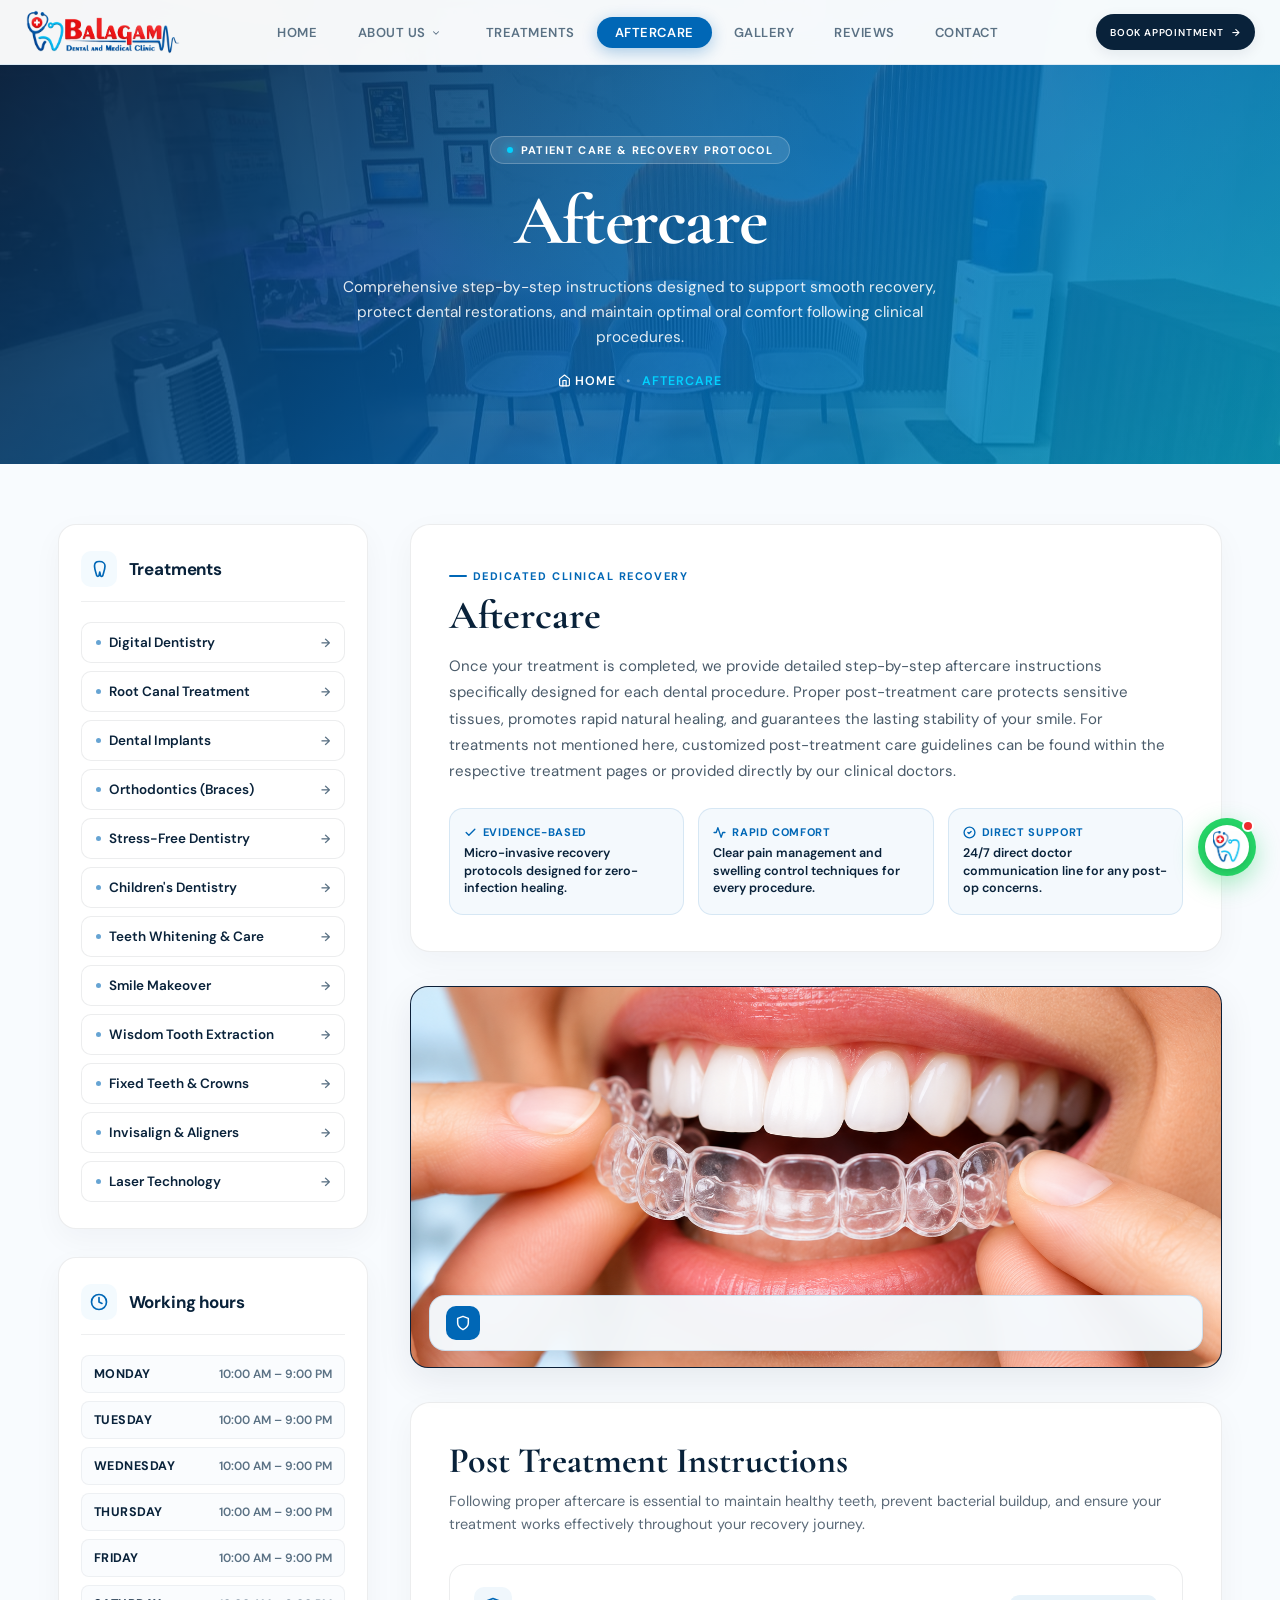
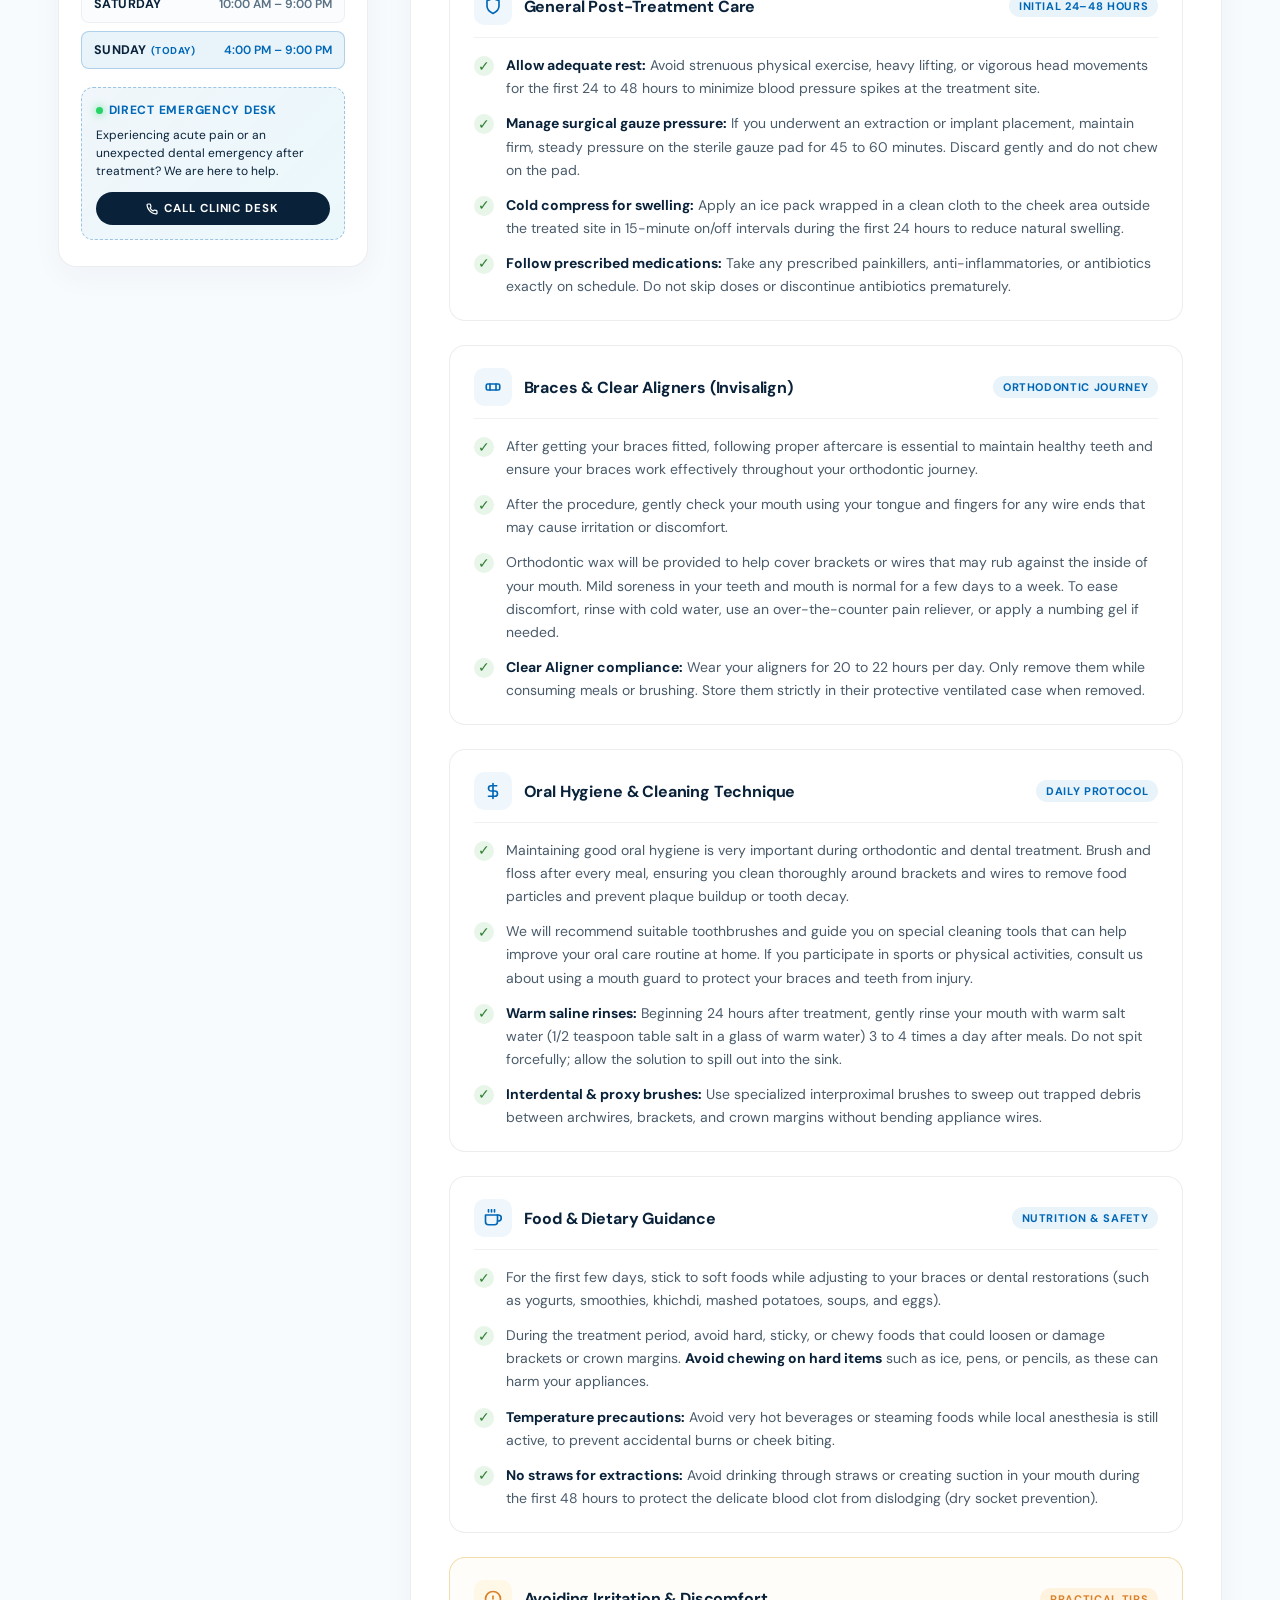
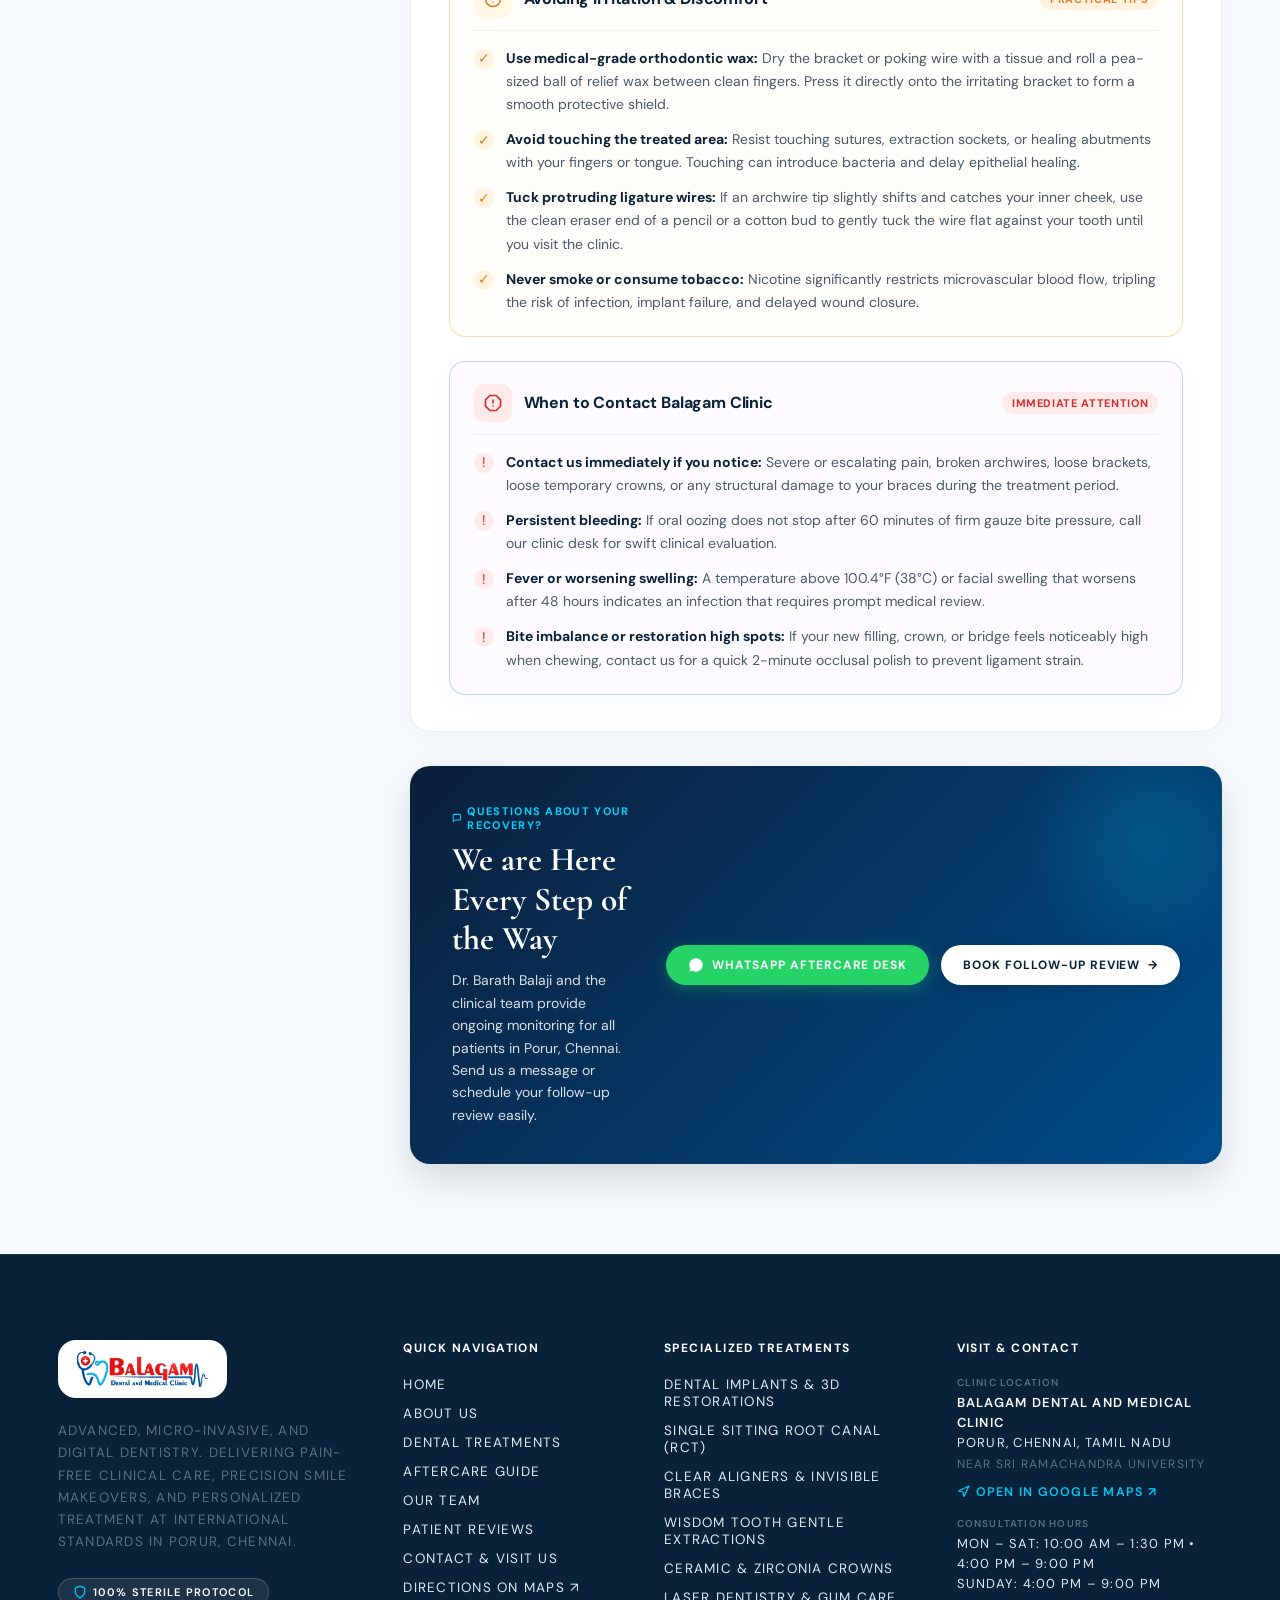
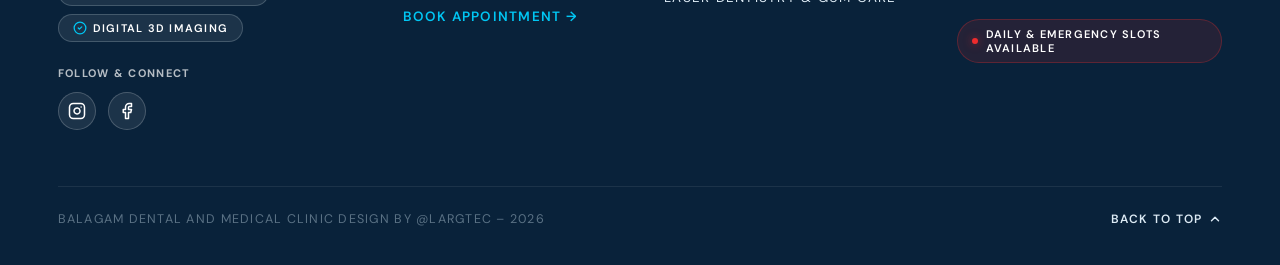
==== aftercare.html @ 559396e8 "first commit" ====
<!doctype html>
<html lang="en">

<head>
    <meta charset="utf-8">
    <meta name="viewport" content="width=device-width,initial-scale=1">
    <title>Aftercare &amp; Post-Treatment Care Guidelines | Balagam Dental and Medical Clinic</title>
    <meta name="description"
        content="Official dental aftercare instructions from Balagam Dental and Medical Clinic in Porur, Chennai. Clear post-treatment guidelines for braces, aligners, root canals, implants, and oral hygiene.">
    <link rel="icon" type="image/png" href="img/logo.png">
    <link rel="apple-touch-icon" href="img/apple-touch-icon.png">
    <link rel="preconnect" href="https://fonts.googleapis.com">
    <link rel="preconnect" href="https://fonts.gstatic.com" crossorigin>
    <link
        href="https://fonts.googleapis.com/css2?family=DM+Sans:ital,opsz,wght@0,9..40,300;0,9..40,400;0,9..40,500;0,9..40,600;0,9..40,700;1,9..40,400&family=Cormorant+Garamond:ital,wght@0,400;0,500;0,600;0,700;1,400;1,600&display=swap"
        rel="stylesheet">
    <link rel="stylesheet" href="style.css">
    <link rel="stylesheet" href="aftercare.css">
</head>

<body>

    <!-- ==========================================================================
         GLOBAL HEADER & NAVIGATION (BALAGAM BRAND DESIGN SYSTEM)
         ========================================================================== -->
    <!-- SVG Gooey Filter for Blob Navigation Animation -->
    <svg xmlns="http://www.w3.org/2000/svg" version="1.1"
        style="position:fixed;top:0;left:0;width:0;height:0;pointer-events:none;overflow:hidden;" aria-hidden="true">
        <defs>
            <filter id="goo">
                <feGaussianBlur in="SourceGraphic" result="blur" stdDeviation="10" />
                <feColorMatrix in="blur" mode="matrix" values="1 0 0 0 0  0 1 0 0 0  0 0 1 0 0  0 0 0 21 -7"
                    result="goo" />
                <feBlend in2="goo" in="SourceGraphic" result="mix" />
            </filter>
        </defs>
    </svg>

    <header class="nav">
        <!-- Logo -->
        <a class="logo" href="index.html" aria-label="Balagam Dental and Medical Clinic">
            <img src="img/menu-logo.png" alt="Balagam Dental and Medical Clinic" class="nav-brand-logo">
        </a>

        <!-- Center Navigation -->
        <nav class="nav-links" aria-label="Main Navigation">
            <a href="index.html" class="nav-link">
                <span>Home</span>
                <span class="blob-btn__inner" aria-hidden="true">
                    <span class="blob-btn__blobs">
                        <span class="blob-btn__blob"></span>
                        <span class="blob-btn__blob"></span>
                        <span class="blob-btn__blob"></span>
                        <span class="blob-btn__blob"></span>
                    </span>
                </span>
            </a>
            <div class="nav-item-dropdown">
                <a href="doctor.html" class="nav-link nav-dropdown-trigger" aria-haspopup="true" aria-expanded="false">
                    <span>About Us</span>
                    <svg class="dropdown-chevron" width="10" height="10" viewBox="0 0 24 24" fill="none"
                        stroke="currentColor" stroke-width="2.5" stroke-linecap="round" stroke-linejoin="round"
                        aria-hidden="true">
                        <polyline points="6 9 12 15 18 9"></polyline>
                    </svg>
                    <span class="blob-btn__inner" aria-hidden="true">
                        <span class="blob-btn__blobs">
                            <span class="blob-btn__blob"></span>
                            <span class="blob-btn__blob"></span>
                            <span class="blob-btn__blob"></span>
                            <span class="blob-btn__blob"></span>
                        </span>
                    </span>
                </a>
                <div class="nav-dropdown-menu" role="menu">
                    <a href="doctor.html" class="dropdown-item" role="menuitem">About</a>
                    <a href="index.html#team" class="dropdown-item" role="menuitem">Our Team (Our Doctors)</a>
                </div>
            </div>
            <a href="treatments.html" class="nav-link">
                <span>Treatments</span>
                <span class="blob-btn__inner" aria-hidden="true">
                    <span class="blob-btn__blobs">
                        <span class="blob-btn__blob"></span>
                        <span class="blob-btn__blob"></span>
                        <span class="blob-btn__blob"></span>
                        <span class="blob-btn__blob"></span>
                    </span>
                </span>
            </a>
            <a href="aftercare.html" class="nav-link active is-active">
                <span>Aftercare</span>
                <span class="blob-btn__inner" aria-hidden="true">
                    <span class="blob-btn__blobs">
                        <span class="blob-btn__blob"></span>
                        <span class="blob-btn__blob"></span>
                        <span class="blob-btn__blob"></span>
                        <span class="blob-btn__blob"></span>
                    </span>
                </span>
            </a>
            <a href="index.html#gallery" class="nav-link">
                <span>Gallery</span>
                <span class="blob-btn__inner" aria-hidden="true">
                    <span class="blob-btn__blobs">
                        <span class="blob-btn__blob"></span>
                        <span class="blob-btn__blob"></span>
                        <span class="blob-btn__blob"></span>
                        <span class="blob-btn__blob"></span>
                    </span>
                </span>
            </a>
            <a href="index.html#reviews" class="nav-link">
                <span>Reviews</span>
                <span class="blob-btn__inner" aria-hidden="true">
                    <span class="blob-btn__blobs">
                        <span class="blob-btn__blob"></span>
                        <span class="blob-btn__blob"></span>
                        <span class="blob-btn__blob"></span>
                        <span class="blob-btn__blob"></span>
                    </span>
                </span>
            </a>
            <a href="index.html#contact" class="nav-link">
                <span>Contact</span>
                <span class="blob-btn__inner" aria-hidden="true">
                    <span class="blob-btn__blobs">
                        <span class="blob-btn__blob"></span>
                        <span class="blob-btn__blob"></span>
                        <span class="blob-btn__blob"></span>
                        <span class="blob-btn__blob"></span>
                    </span>
                </span>
            </a>
        </nav>

        <!-- Right Side Actions -->
        <div class="nav-actions">
            <a class="button book-btn" href="index.html#contact" id="navBookBtn" data-trigger="booking"
                aria-label="Book Appointment">
                <span>Book Appointment</span>
                <span class="btn-arrow">→</span>
            </a>

            <!-- Mobile Animated Hamburger Button -->
            <button class="hamburger-btn" id="hamburgerBtn" type="button" aria-label="Toggle navigation menu"
                aria-expanded="false" aria-controls="mobileMenuDrawer">
                <span class="hamburger-box">
                    <span class="hamburger-line line-1"></span>
                    <span class="hamburger-line line-2"></span>
                    <span class="hamburger-line line-3"></span>
                </span>
            </button>
        </div>
    </header>

    <!-- Mobile Navigation Drawer & Backdrop Overlay -->
    <div class="mobile-menu-backdrop" id="mobileMenuBackdrop" aria-hidden="true"></div>
    <aside class="mobile-menu-drawer" id="mobileMenuDrawer" aria-label="Mobile Navigation Menu" aria-hidden="true">
        <div class="mobile-menu-inner">
            <nav class="mobile-nav-links" aria-label="Mobile Navigation Links">
                <a href="index.html" class="mobile-nav-link" data-index="0">
                    <span class="mobile-nav-icon">
                        <svg width="19" height="19" viewBox="0 0 24 24" fill="none" stroke="currentColor"
                            stroke-width="2" stroke-linecap="round" stroke-linejoin="round">
                            <path d="M3 9l9-7 9 7v11a2 2 0 0 1-2 2H5a2 2 0 0 1-2-2z" />
                            <polyline points="9 22 9 12 15 12 15 22" />
                        </svg>
                    </span>
                    <span class="mobile-nav-text">Home</span>
                    <span class="mobile-nav-arrow">
                        <svg width="14" height="14" viewBox="0 0 24 24" fill="none" stroke="currentColor"
                            stroke-width="2.5">
                            <polyline points="9 18 15 12 9 6" />
                        </svg>
                    </span>
                </a>
                <div class="mobile-nav-item-dropdown" data-index="1">
                    <button type="button" class="mobile-nav-link mobile-dropdown-toggle" aria-expanded="false"
                        aria-controls="mobileAboutSubmenu">
                        <span class="mobile-nav-icon">
                            <svg width="19" height="19" viewBox="0 0 24 24" fill="none" stroke="currentColor"
                                stroke-width="2" stroke-linecap="round" stroke-linejoin="round">
                                <path d="M20 21v-2a4 4 0 0 0-4-4H8a4 4 0 0 0-4 4v2" />
                                <circle cx="12" cy="7" r="4" />
                            </svg>
                        </span>
                        <span class="mobile-nav-text">About Us</span>
                        <span class="mobile-nav-chevron">
                            <svg width="13" height="13" viewBox="0 0 24 24" fill="none" stroke="currentColor"
                                stroke-width="2.5" stroke-linecap="round" stroke-linejoin="round">
                                <polyline points="6 9 12 15 18 9"></polyline>
                            </svg>
                        </span>
                    </button>
                    <div class="mobile-dropdown-menu" id="mobileAboutSubmenu">
                        <a href="doctor.html" class="mobile-sub-link">
                            <div class="mobile-sub-content">
                                <span class="mobile-sub-icon">
                                    <svg width="14" height="14" viewBox="0 0 24 24" fill="none" stroke="currentColor"
                                        stroke-width="2" stroke-linecap="round" stroke-linejoin="round">
                                        <path d="M19 21v-2a4 4 0 0 0-4-4H9a4 4 0 0 0-4 4v2" />
                                        <circle cx="12" cy="7" r="4" />
                                    </svg>
                                </span>
                                <span class="mobile-sub-text">About</span>
                            </div>
                            <span class="mobile-sub-arrow">→</span>
                        </a>
                        <a href="index.html#team" class="mobile-sub-link">
                            <div class="mobile-sub-content">
                                <span class="mobile-sub-icon">
                                    <svg width="14" height="14" viewBox="0 0 24 24" fill="none" stroke="currentColor"
                                        stroke-width="2" stroke-linecap="round" stroke-linejoin="round">
                                        <path d="M17 21v-2a4 4 0 0 0-4-4H5a4 4 0 0 0-4 4v2" />
                                        <circle cx="9" cy="7" r="4" />
                                        <path d="M23 21v-2a4 4 0 0 0-3-3.87" />
                                        <path d="M16 3.13a4 4 0 0 1 0 7.75" />
                                    </svg>
                                </span>
                                <span class="mobile-sub-text">Our Team (Our Doctors)</span>
                            </div>
                            <span class="mobile-sub-arrow">→</span>
                        </a>
                    </div>
                </div>
                <a href="treatments.html" class="mobile-nav-link" data-index="2">
                    <span class="mobile-nav-icon">
                        <svg width="19" height="19" viewBox="0 0 24 24" fill="none" stroke="currentColor"
                            stroke-width="2" stroke-linecap="round" stroke-linejoin="round">
                            <path
                                d="M12 2C8.5 2 6 4.5 6 8c0 4.5 2 9 3 13 1 1 2 1 3 0l1-5 1 5c1 1 2 1 3 0 1-4 3-8.5 3-13 0-3.5-3-6-7-6z" />
                        </svg>
                    </span>
                    <span class="mobile-nav-text">Treatments</span>
                    <span class="mobile-nav-arrow">
                        <svg width="14" height="14" viewBox="0 0 24 24" fill="none" stroke="currentColor"
                            stroke-width="2.5">
                            <polyline points="9 18 15 12 9 6" />
                        </svg>
                    </span>
                </a>
                <a href="aftercare.html" class="mobile-nav-link active" data-index="3">
                    <span class="mobile-nav-icon">
                        <svg width="19" height="19" viewBox="0 0 24 24" fill="none" stroke="currentColor"
                            stroke-width="2" stroke-linecap="round" stroke-linejoin="round">
                            <path d="M12 22s8-4 8-10V5l-8-3-8 3v7c0 6 8 10 8 10z" />
                        </svg>
                    </span>
                    <span class="mobile-nav-text">Aftercare</span>
                    <span class="mobile-nav-arrow">
                        <svg width="14" height="14" viewBox="0 0 24 24" fill="none" stroke="currentColor"
                            stroke-width="2.5">
                            <polyline points="9 18 15 12 9 6" />
                        </svg>
                    </span>
                </a>
                <a href="index.html#gallery" class="mobile-nav-link" data-index="4">
                    <span class="mobile-nav-icon">
                        <svg width="19" height="19" viewBox="0 0 24 24" fill="none" stroke="currentColor"
                            stroke-width="2" stroke-linecap="round" stroke-linejoin="round">
                            <rect x="3" y="3" width="18" height="18" rx="2" />
                            <circle cx="8.5" cy="8.5" r="1.5" />
                            <polyline points="21 15 16 10 5 21" />
                        </svg>
                    </span>
                    <span class="mobile-nav-text">Gallery</span>
                    <span class="mobile-nav-arrow">
                        <svg width="14" height="14" viewBox="0 0 24 24" fill="none" stroke="currentColor"
                            stroke-width="2.5">
                            <polyline points="9 18 15 12 9 6" />
                        </svg>
                    </span>
                </a>
                <a href="index.html#reviews" class="mobile-nav-link" data-index="5">
                    <span class="mobile-nav-icon">
                        <svg width="19" height="19" viewBox="0 0 24 24" fill="none" stroke="currentColor"
                            stroke-width="2" stroke-linecap="round" stroke-linejoin="round">
                            <polygon
                                points="12 2 15.09 8.26 22 9.27 17 14.14 18.18 21.02 12 17.77 5.82 21.02 7 14.14 2 9.27 8.91 8.26 12 2" />
                        </svg>
                    </span>
                    <span class="mobile-nav-text">Reviews</span>
                    <span class="mobile-nav-arrow">
                        <svg width="14" height="14" viewBox="0 0 24 24" fill="none" stroke="currentColor"
                            stroke-width="2.5">
                            <polyline points="9 18 15 12 9 6" />
                        </svg>
                    </span>
                </a>
                <a href="index.html#contact" class="mobile-nav-link" data-index="6">
                    <span class="mobile-nav-icon">
                        <svg width="19" height="19" viewBox="0 0 24 24" fill="none" stroke="currentColor"
                            stroke-width="2" stroke-linecap="round" stroke-linejoin="round">
                            <path
                                d="M22 16.92v3a2 2 0 0 1-2.18 2 19.79 19.79 0 0 1-8.63-3.07 19.5 19.5 0 0 1-6-6 19.79 19.79 0 0 1-3.07-8.67A2 2 0 0 1 4.11 2h3a2 2 0 0 1 2 1.72 12.84 12.84 0 0 0 .7 2.81 2 2 0 0 1-.45 2.11L8.09 9.91a16 16 0 0 0 6 6l1.27-1.27a2 2 0 0 1 2.11-.45 12.84 12.84 0 0 0 2.81.7A2 2 0 0 1 22 16.92z" />
                        </svg>
                    </span>
                    <span class="mobile-nav-text">Contact</span>
                    <span class="mobile-nav-arrow">
                        <svg width="14" height="14" viewBox="0 0 24 24" fill="none" stroke="currentColor"
                            stroke-width="2.5">
                            <polyline points="9 18 15 12 9 6" />
                        </svg>
                    </span>
                </a>
            </nav>

            <div class="mobile-menu-footer">
                <a class="mobile-menu-cta" href="index.html#contact" data-trigger="booking"
                    aria-label="Book Appointment from Mobile Menu">
                    <span>Book Appointment</span>
                    <span class="btn-arrow">→</span>
                </a>
                <div class="mobile-quick-actions">
                    <a href="tel:+918870677523" class="mobile-action-pill" aria-label="Call Clinic Directly">
                        <svg width="15" height="15" viewBox="0 0 24 24" fill="none" stroke="currentColor"
                            stroke-width="2">
                            <path
                                d="M22 16.92v3a2 2 0 0 1-2.18 2 19.79 19.79 0 0 1-8.63-3.07 19.5 19.5 0 0 1-6-6 19.79 19.79 0 0 1-3.07-8.67A2 2 0 0 1 4.11 2h3a2 2 0 0 1 2 1.72 12.84 12.84 0 0 0 .7 2.81 2 2 0 0 1-.45 2.11L8.09 9.91a16 16 0 0 0 6 6l1.27-1.27a2 2 0 0 1 2.11-.45 12.84 12.84 0 0 0 2.81.7A2 2 0 0 1 22 16.92z" />
                        </svg>
                        <span>Call: +91 8870677523</span>
                    </a>
                    <a href="https://wa.me/918870677523" target="_blank" rel="noopener noreferrer"
                        class="mobile-action-pill mobile-action-wa" aria-label="Chat on WhatsApp">
                        <svg width="15" height="15" viewBox="0 0 24 24" fill="currentColor">
                            <path
                                d="M12.031 2C6.495 2 2 6.496 2 12.032c0 1.97.57 3.805 1.564 5.352L2.094 22l4.743-1.442A9.97 9.97 0 0 0 12.03 22c5.536 0 10.032-4.496 10.032-10.032C22.063 6.496 17.567 2 12.031 2z" />
                        </svg>
                        <span>WhatsApp Chat</span>
                    </a>
                </div>
            </div>
        </div>
    </aside>

    <!-- ==========================================================================
         PAGE HERO: CLINICAL BACKGROUND WITH DARK BLUE / CYAN OVERLAY
         ========================================================================== -->
    <section class="aftercare-hero" id="top">
        <div class="aftercare-hero-inner">
            <div class="aftercare-hero-eyebrow">
                <span class="eyebrow-dot"></span>
                <span>Patient Care &amp; Recovery Protocol</span>
            </div>
            <h1 class="aftercare-hero-title">Aftercare</h1>
            <p class="aftercare-hero-desc">
                Comprehensive step-by-step instructions designed to support smooth recovery, protect dental
                restorations,
                and maintain optimal oral comfort following clinical procedures.
            </p>
            <nav class="aftercare-breadcrumb" aria-label="Breadcrumb">
                <a href="index.html">
                    <svg width="13" height="13" viewBox="0 0 24 24" fill="none" stroke="currentColor" stroke-width="2.2"
                        stroke-linecap="round" stroke-linejoin="round">
                        <path d="M3 9l9-7 9 7v11a2 2 0 0 1-2 2H5a2 2 0 0 1-2-2z" />
                        <polyline points="9 22 9 12 15 12 15 22" />
                    </svg>
                    <span>Home</span>
                </a>
                <span class="breadcrumb-separator">•</span>
                <span class="breadcrumb-current">Aftercare</span>
            </nav>
        </div>
    </section>

    <!-- ==========================================================================
         TWO-COLUMN SECTION: SIDEBAR (SERVICES + HOURS) & MAIN INSTRUCTIONS CONTENT
         ========================================================================== -->
    <main class="aftercare-section">
        <div class="aftercare-layout">

            <!-- ==================================================================
                 LEFT SIDEBAR (STICKY ON DESKTOP, STACKS CLEANLY ON MOBILE)
                 ================================================================== -->
            <aside class="aftercare-sidebar" aria-label="Aftercare Sidebar Navigation & Clinic Hours">

                <!-- Sidebar Card 1: Aftercare Services List -->
                <div class="aftercare-sidebar-card">
                    <div class="sidebar-card-header">
                        <div class="sidebar-card-icon">
                            <svg width="18" height="18" viewBox="0 0 24 24" fill="none" stroke="currentColor"
                                stroke-width="2.2" stroke-linecap="round" stroke-linejoin="round">
                                <path
                                    d="M12 2C8.5 2 6 4.5 6 8c0 4.5 2 9 3 13 1 1 2 1 3 0l1-5 1 5c1 1 2 1 3 0 1-4 3-8.5 3-13 0-3.5-3-6-7-6z" />
                            </svg>
                        </div>
                        <h3 class="sidebar-card-title">Treatments</h3>
                    </div>

                    <div class="aftercare-services-list">
                        <a href="treatments.html#digital-dentistry" class="aftercare-service-item">
                            <span class="service-name">
                                <span class="service-dot"></span>
                                <span>Digital Dentistry</span>
                            </span>
                            <span class="service-arrow">→</span>
                        </a>
                        <a href="treatments.html#rct" class="aftercare-service-item">
                            <span class="service-name">
                                <span class="service-dot"></span>
                                <span>Root Canal Treatment</span>
                            </span>
                            <span class="service-arrow">→</span>
                        </a>
                        <a href="treatments.html#implants" class="aftercare-service-item">
                            <span class="service-name">
                                <span class="service-dot"></span>
                                <span>Dental Implants</span>
                            </span>
                            <span class="service-arrow">→</span>
                        </a>
                        <a href="treatments.html#braces-aligners" class="aftercare-service-item">
                            <span class="service-name">
                                <span class="service-dot"></span>
                                <span>Orthodontics (Braces)</span>
                            </span>
                            <span class="service-arrow">→</span>
                        </a>
                        <a href="treatments.html#stress-free-dentistry" class="aftercare-service-item">
                            <span class="service-name">
                                <span class="service-dot"></span>
                                <span>Stress-Free Dentistry</span>
                            </span>
                            <span class="service-arrow">→</span>
                        </a>
                        <a href="treatments.html#childrens-dentistry" class="aftercare-service-item">
                            <span class="service-name">
                                <span class="service-dot"></span>
                                <span>Children's Dentistry</span>
                            </span>
                            <span class="service-arrow">→</span>
                        </a>
                        <a href="treatments.html#fillings" class="aftercare-service-item">
                            <span class="service-name">
                                <span class="service-dot"></span>
                                <span>Teeth Whitening &amp; Care</span>
                            </span>
                            <span class="service-arrow">→</span>
                        </a>
                        <a href="treatments.html#cosmetic-dentistry" class="aftercare-service-item">
                            <span class="service-name">
                                <span class="service-dot"></span>
                                <span>Smile Makeover</span>
                            </span>
                            <span class="service-arrow">→</span>
                        </a>
                        <a href="treatments.html#wisdom-tooth" class="aftercare-service-item">
                            <span class="service-name">
                                <span class="service-dot"></span>
                                <span>Wisdom Tooth Extraction</span>
                            </span>
                            <span class="service-arrow">→</span>
                        </a>
                        <a href="treatments.html#crowns-bridges" class="aftercare-service-item">
                            <span class="service-name">
                                <span class="service-dot"></span>
                                <span>Fixed Teeth &amp; Crowns</span>
                            </span>
                            <span class="service-arrow">→</span>
                        </a>
                        <a href="treatments.html#invisalign" class="aftercare-service-item">
                            <span class="service-name">
                                <span class="service-dot"></span>
                                <span>Invisalign &amp; Aligners</span>
                            </span>
                            <span class="service-arrow">→</span>
                        </a>
                        <a href="treatments.html#laser-dentistry" class="aftercare-service-item">
                            <span class="service-name">
                                <span class="service-dot"></span>
                                <span>Laser Technology</span>
                            </span>
                            <span class="service-arrow">→</span>
                        </a>
                    </div>
                </div>

                <!-- Sidebar Card 2: Working Hours -->
                <div class="aftercare-sidebar-card">
                    <div class="sidebar-card-header">
                        <div class="sidebar-card-icon">
                            <svg width="18" height="18" viewBox="0 0 24 24" fill="none" stroke="currentColor"
                                stroke-width="2.2" stroke-linecap="round" stroke-linejoin="round">
                                <circle cx="12" cy="12" r="10" />
                                <polyline points="12 6 12 12 16 14" />
                            </svg>
                        </div>
                        <h3 class="sidebar-card-title">Working hours</h3>
                    </div>

                    <div class="working-hours-list" id="workingHoursList">
                        <div class="working-hour-row" data-day="1">
                            <span class="working-day">Monday</span>
                            <span class="working-time">10:00 AM – 9:00 PM</span>
                        </div>
                        <div class="working-hour-row" data-day="2">
                            <span class="working-day">Tuesday</span>
                            <span class="working-time">10:00 AM – 9:00 PM</span>
                        </div>
                        <div class="working-hour-row" data-day="3">
                            <span class="working-day">Wednesday</span>
                            <span class="working-time">10:00 AM – 9:00 PM</span>
                        </div>
                        <div class="working-hour-row" data-day="4">
                            <span class="working-day">Thursday</span>
                            <span class="working-time">10:00 AM – 9:00 PM</span>
                        </div>
                        <div class="working-hour-row" data-day="5">
                            <span class="working-day">Friday</span>
                            <span class="working-time">10:00 AM – 9:00 PM</span>
                        </div>
                        <div class="working-hour-row" data-day="6">
                            <span class="working-day">Saturday</span>
                            <span class="working-time">10:00 AM – 9:00 PM</span>
                        </div>
                        <div class="working-hour-row" data-day="0">
                            <span class="working-day">Sunday</span>
                            <span class="working-time">4:00 PM – 9:00 PM</span>
                        </div>
                    </div>

                    <!-- Emergency Assistance Box -->
                    <div class="sidebar-emergency-box">
                        <div class="sidebar-emergency-title">
                            <span class="sidebar-emergency-dot"></span>
                            <span>Direct Emergency Desk</span>
                        </div>
                        <p class="sidebar-emergency-text">
                            Experiencing acute pain or an unexpected dental emergency after treatment? We are here to
                            help.
                        </p>
                        <a href="tel:+918870677523" class="sidebar-emergency-btn">
                            <svg width="12" height="12" viewBox="0 0 24 24" fill="none" stroke="currentColor"
                                stroke-width="2.4" stroke-linecap="round" stroke-linejoin="round">
                                <path
                                    d="M22 16.92v3a2 2 0 0 1-2.18 2 19.79 19.79 0 0 1-8.63-3.07 19.5 19.5 0 0 1-6-6 19.79 19.79 0 0 1-3.07-8.67A2 2 0 0 1 4.11 2h3a2 2 0 0 1 2 1.72 12.84 12.84 0 0 0 .7 2.81 2 2 0 0 1-.45 2.11L8.09 9.91a16 16 0 0 0 6 6l1.27-1.27a2 2 0 0 1 2.11-.45 12.84 12.84 0 0 0 2.81.7A2 2 0 0 1 22 16.92z" />
                            </svg>
                            <span>Call Clinic Desk</span>
                        </a>
                    </div>
                </div>

            </aside>

            <!-- ==================================================================
                 RIGHT MAIN CONTENT AREA
                 ================================================================== -->
            <article class="aftercare-main" aria-label="Dental Post-Treatment Instructions">

                <!-- Card Box: Introduction & Highlights -->
                <div class="aftercare-card-box">
                    <header class="aftercare-intro-header">
                        <div class="aftercare-intro-eyebrow">
                            <span class="aftercare-intro-eyebrow-line"></span>
                            <span>Dedicated Clinical Recovery</span>
                        </div>
                        <h2 class="aftercare-intro-title">Aftercare</h2>
                        <p class="aftercare-intro-text">
                            Once your treatment is completed, we provide detailed step-by-step aftercare instructions
                            specifically designed for each dental procedure. Proper post-treatment care protects
                            sensitive
                            tissues, promotes rapid natural healing, and guarantees the lasting stability of your smile.
                            For
                            treatments not mentioned here, customized post-treatment care guidelines can be found within
                            the
                            respective treatment pages or provided directly by our clinical doctors.
                        </p>
                    </header>

                    <!-- Quick Highlight Strips -->
                    <div class="aftercare-highlights-grid">
                        <div class="aftercare-highlight-pill">
                            <span class="highlight-pill-badge">
                                <svg width="13" height="13" viewBox="0 0 24 24" fill="none" stroke="currentColor"
                                    stroke-width="2.5" stroke-linecap="round" stroke-linejoin="round">
                                    <polyline points="20 6 9 17 4 12" />
                                </svg>
                                <span>Evidence-Based</span>
                            </span>
                            <p class="highlight-pill-text">Micro-invasive recovery protocols designed for zero-infection
                                healing.</p>
                        </div>
                        <div class="aftercare-highlight-pill">
                            <span class="highlight-pill-badge">
                                <svg width="13" height="13" viewBox="0 0 24 24" fill="none" stroke="currentColor"
                                    stroke-width="2.5" stroke-linecap="round" stroke-linejoin="round">
                                    <path d="M22 12h-4l-3 9L9 3l-3 9H2" />
                                </svg>
                                <span>Rapid Comfort</span>
                            </span>
                            <p class="highlight-pill-text">Clear pain management and swelling control techniques for
                                every procedure.</p>
                        </div>
                        <div class="aftercare-highlight-pill">
                            <span class="highlight-pill-badge">
                                <svg width="13" height="13" viewBox="0 0 24 24" fill="none" stroke="currentColor"
                                    stroke-width="2.5" stroke-linecap="round" stroke-linejoin="round">
                                    <circle cx="12" cy="12" r="10" />
                                    <path d="m9 12 2 2 4-4" />
                                </svg>
                                <span>Direct Support</span>
                            </span>
                            <p class="highlight-pill-text">24/7 direct doctor communication line for any post-op
                                concerns.</p>
                        </div>
                    </div>
                </div>

                <!-- Relevant Real Dental / Clinical Image Wrap -->
                <div class="aftercare-media-wrap">
                    <img src="img/treatment-braces.png"
                        alt="Balagam Dental and Medical Clinic Orthodontic & Post-Treatment Care"
                        class="aftercare-media-img" loading="lazy">
                    <div class="aftercare-media-badge">
                        <div class="media-badge-left">
                            <div class="media-badge-icon">
                                <svg width="16" height="16" viewBox="0 0 24 24" fill="none" stroke="currentColor"
                                    stroke-width="2.2" stroke-linecap="round" stroke-linejoin="round">
                                    <path d="M12 22s8-4 8-10V5l-8-3-8 3v7c0 6 8 10 8 10z" />
                                </svg>
                            </div>
                        </div>
                    </div>
                </div>

                <!-- Card Box: Post-Treatment Instructions -->
                <div class="aftercare-card-box">
                    <h2 class="aftercare-instructions-title">Post Treatment Instructions</h2>
                    <p class="aftercare-instructions-lead">
                        Following proper aftercare is essential to maintain healthy teeth, prevent bacterial buildup,
                        and
                        ensure your treatment works effectively throughout your recovery journey.
                    </p>

                    <div class="aftercare-groups-wrapper">

                        <!-- Group 1: General Post-Treatment Care -->
                        <div class="instruction-group-card" id="general-care">
                            <div class="instruction-group-header">
                                <div class="instruction-group-icon">
                                    <svg width="18" height="18" viewBox="0 0 24 24" fill="none" stroke="currentColor"
                                        stroke-width="2.2" stroke-linecap="round" stroke-linejoin="round">
                                        <path d="M12 22s8-4 8-10V5l-8-3-8 3v7c0 6 8 10 8 10z" />
                                    </svg>
                                </div>
                                <h3 class="instruction-group-title">General Post-Treatment Care</h3>
                                <span class="instruction-group-badge">Initial 24–48 Hours</span>
                            </div>
                            <ul class="instruction-bullet-list">
                                <li class="instruction-bullet-item">
                                    <span class="instruction-bullet-check">✓</span>
                                    <span>
                                        <strong>Allow adequate rest:</strong> Avoid strenuous physical exercise, heavy
                                        lifting,
                                        or vigorous head movements for the first 24 to 48 hours to minimize blood
                                        pressure
                                        spikes at the treatment site.
                                    </span>
                                </li>
                                <li class="instruction-bullet-item">
                                    <span class="instruction-bullet-check">✓</span>
                                    <span>
                                        <strong>Manage surgical gauze pressure:</strong> If you underwent an extraction
                                        or
                                        implant placement, maintain firm, steady pressure on the sterile gauze pad for
                                        45 to
                                        60 minutes. Discard gently and do not chew on the pad.
                                    </span>
                                </li>
                                <li class="instruction-bullet-item">
                                    <span class="instruction-bullet-check">✓</span>
                                    <span>
                                        <strong>Cold compress for swelling:</strong> Apply an ice pack wrapped in a
                                        clean cloth
                                        to the cheek area outside the treated site in 15-minute on/off intervals during
                                        the
                                        first 24 hours to reduce natural swelling.
                                    </span>
                                </li>
                                <li class="instruction-bullet-item">
                                    <span class="instruction-bullet-check">✓</span>
                                    <span>
                                        <strong>Follow prescribed medications:</strong> Take any prescribed painkillers,
                                        anti-inflammatories, or antibiotics exactly on schedule. Do not skip doses or
                                        discontinue antibiotics prematurely.
                                    </span>
                                </li>
                            </ul>
                        </div>

                        <!-- Group 2: Braces & Clear Aligners Care -->
                        <div class="instruction-group-card" id="braces-care">
                            <div class="instruction-group-header">
                                <div class="instruction-group-icon">
                                    <svg width="18" height="18" viewBox="0 0 24 24" fill="none" stroke="currentColor"
                                        stroke-width="2.2" stroke-linecap="round" stroke-linejoin="round">
                                        <rect x="3" y="8" width="18" height="8" rx="2" />
                                        <line x1="8" y1="8" x2="8" y2="16" />
                                        <line x1="16" y1="8" x2="16" y2="16" />
                                    </svg>
                                </div>
                                <h3 class="instruction-group-title">Braces &amp; Clear Aligners (Invisalign)</h3>
                                <span class="instruction-group-badge">Orthodontic Journey</span>
                            </div>
                            <ul class="instruction-bullet-list">
                                <li class="instruction-bullet-item">
                                    <span class="instruction-bullet-check">✓</span>
                                    <span>
                                        After getting your braces fitted, following proper aftercare is essential to
                                        maintain
                                        healthy teeth and ensure your braces work effectively throughout your
                                        orthodontic journey.
                                    </span>
                                </li>
                                <li class="instruction-bullet-item">
                                    <span class="instruction-bullet-check">✓</span>
                                    <span>
                                        After the procedure, gently check your mouth using your tongue and fingers for
                                        any wire ends
                                        that may cause irritation or discomfort.
                                    </span>
                                </li>
                                <li class="instruction-bullet-item">
                                    <span class="instruction-bullet-check">✓</span>
                                    <span>
                                        Orthodontic wax will be provided to help cover brackets or wires that may rub
                                        against the
                                        inside of your mouth. Mild soreness in your teeth and mouth is normal for a few
                                        days to a
                                        week. To ease discomfort, rinse with cold water, use an over-the-counter pain
                                        reliever,
                                        or apply a numbing gel if needed.
                                    </span>
                                </li>
                                <li class="instruction-bullet-item">
                                    <span class="instruction-bullet-check">✓</span>
                                    <span>
                                        <strong>Clear Aligner compliance:</strong> Wear your aligners for 20 to 22 hours
                                        per day.
                                        Only remove them while consuming meals or brushing. Store them strictly in their
                                        protective ventilated case when removed.
                                    </span>
                                </li>
                            </ul>
                        </div>

                        <!-- Group 3: Oral Hygiene & Gentle Cleaning -->
                        <div class="instruction-group-card" id="oral-hygiene">
                            <div class="instruction-group-header">
                                <div class="instruction-group-icon">
                                    <svg width="18" height="18" viewBox="0 0 24 24" fill="none" stroke="currentColor"
                                        stroke-width="2.2" stroke-linecap="round" stroke-linejoin="round">
                                        <path d="M12 2v20M17 5H9.5a3.5 3.5 0 0 0 0 7h5a3.5 3.5 0 0 1 0 7H6" />
                                    </svg>
                                </div>
                                <h3 class="instruction-group-title">Oral Hygiene &amp; Cleaning Technique</h3>
                                <span class="instruction-group-badge">Daily Protocol</span>
                            </div>
                            <ul class="instruction-bullet-list">
                                <li class="instruction-bullet-item">
                                    <span class="instruction-bullet-check">✓</span>
                                    <span>
                                        Maintaining good oral hygiene is very important during orthodontic and dental
                                        treatment.
                                        Brush and floss after every meal, ensuring you clean thoroughly around brackets
                                        and wires
                                        to remove food particles and prevent plaque buildup or tooth decay.
                                    </span>
                                </li>
                                <li class="instruction-bullet-item">
                                    <span class="instruction-bullet-check">✓</span>
                                    <span>
                                        We will recommend suitable toothbrushes and guide you on special cleaning tools
                                        that can
                                        help improve your oral care routine at home. If you participate in sports or
                                        physical
                                        activities, consult us about using a mouth guard to protect your braces and
                                        teeth from
                                        injury.
                                    </span>
                                </li>
                                <li class="instruction-bullet-item">
                                    <span class="instruction-bullet-check">✓</span>
                                    <span>
                                        <strong>Warm saline rinses:</strong> Beginning 24 hours after treatment, gently
                                        rinse your
                                        mouth with warm salt water (1/2 teaspoon table salt in a glass of warm water) 3
                                        to 4 times
                                        a day after meals. Do not spit forcefully; allow the solution to spill out into
                                        the sink.
                                    </span>
                                </li>
                                <li class="instruction-bullet-item">
                                    <span class="instruction-bullet-check">✓</span>
                                    <span>
                                        <strong>Interdental &amp; proxy brushes:</strong> Use specialized interproximal
                                        brushes to
                                        sweep out trapped debris between archwires, brackets, and crown margins without
                                        bending
                                        appliance wires.
                                    </span>
                                </li>
                            </ul>
                        </div>

                        <!-- Group 4: Food & Dietary Guidance -->
                        <div class="instruction-group-card" id="food-guidance">
                            <div class="instruction-group-header">
                                <div class="instruction-group-icon">
                                    <svg width="18" height="18" viewBox="0 0 24 24" fill="none" stroke="currentColor"
                                        stroke-width="2.2" stroke-linecap="round" stroke-linejoin="round">
                                        <path d="M18 8h1a4 4 0 0 1 0 8h-1" />
                                        <path d="M2 8h16v9a4 4 0 0 1-4 4H6a4 4 0 0 1-4-4V8z" />
                                        <line x1="6" y1="1" x2="6" y2="4" />
                                        <line x1="10" y1="1" x2="10" y2="4" />
                                        <line x1="14" y1="1" x2="14" y2="4" />
                                    </svg>
                                </div>
                                <h3 class="instruction-group-title">Food &amp; Dietary Guidance</h3>
                                <span class="instruction-group-badge">Nutrition &amp; Safety</span>
                            </div>
                            <ul class="instruction-bullet-list">
                                <li class="instruction-bullet-item">
                                    <span class="instruction-bullet-check">✓</span>
                                    <span>
                                        For the first few days, stick to soft foods while adjusting to your braces or
                                        dental
                                        restorations (such as yogurts, smoothies, khichdi, mashed potatoes, soups, and
                                        eggs).
                                    </span>
                                </li>
                                <li class="instruction-bullet-item">
                                    <span class="instruction-bullet-check">✓</span>
                                    <span>
                                        During the treatment period, avoid hard, sticky, or chewy foods that could
                                        loosen or
                                        damage brackets or crown margins. <strong>Avoid chewing on hard items</strong>
                                        such as ice,
                                        pens, or pencils, as these can harm your appliances.
                                    </span>
                                </li>
                                <li class="instruction-bullet-item">
                                    <span class="instruction-bullet-check">✓</span>
                                    <span>
                                        <strong>Temperature precautions:</strong> Avoid very hot beverages or steaming
                                        foods while
                                        local anesthesia is still active, to prevent accidental burns or cheek biting.
                                    </span>
                                </li>
                                <li class="instruction-bullet-item">
                                    <span class="instruction-bullet-check">✓</span>
                                    <span>
                                        <strong>No straws for extractions:</strong> Avoid drinking through straws or
                                        creating
                                        suction in your mouth during the first 48 hours to protect the delicate blood
                                        clot from
                                        dislodging (dry socket prevention).
                                    </span>
                                </li>
                            </ul>
                        </div>

                        <!-- Group 5: Avoiding Irritation & Discomfort -->
                        <div class="instruction-group-card instruction-group-alert" id="discomfort-care">
                            <div class="instruction-group-header">
                                <div class="instruction-group-icon">
                                    <svg width="18" height="18" viewBox="0 0 24 24" fill="none" stroke="currentColor"
                                        stroke-width="2.2" stroke-linecap="round" stroke-linejoin="round">
                                        <circle cx="12" cy="12" r="10" />
                                        <line x1="12" y1="8" x2="12" y2="12" />
                                        <line x1="12" y1="16" x2="12.01" y2="16" />
                                    </svg>
                                </div>
                                <h3 class="instruction-group-title">Avoiding Irritation &amp; Discomfort</h3>
                                <span class="instruction-group-badge"
                                    style="background:#FFF3E0;color:#D9822B;">Practical Tips</span>
                            </div>
                            <ul class="instruction-bullet-list">
                                <li class="instruction-bullet-item">
                                    <span class="instruction-bullet-check">✓</span>
                                    <span>
                                        <strong>Use medical-grade orthodontic wax:</strong> Dry the bracket or poking
                                        wire with a
                                        tissue and roll a pea-sized ball of relief wax between clean fingers. Press it
                                        directly onto
                                        the irritating bracket to form a smooth protective shield.
                                    </span>
                                </li>
                                <li class="instruction-bullet-item">
                                    <span class="instruction-bullet-check">✓</span>
                                    <span>
                                        <strong>Avoid touching the treated area:</strong> Resist touching sutures,
                                        extraction
                                        sockets, or healing abutments with your fingers or tongue. Touching can
                                        introduce
                                        bacteria and delay epithelial healing.
                                    </span>
                                </li>
                                <li class="instruction-bullet-item">
                                    <span class="instruction-bullet-check">✓</span>
                                    <span>
                                        <strong>Tuck protruding ligature wires:</strong> If an archwire tip slightly
                                        shifts and
                                        catches your inner cheek, use the clean eraser end of a pencil or a cotton bud
                                        to gently
                                        tuck the wire flat against your tooth until you visit the clinic.
                                    </span>
                                </li>
                                <li class="instruction-bullet-item">
                                    <span class="instruction-bullet-check">✓</span>
                                    <span>
                                        <strong>Never smoke or consume tobacco:</strong> Nicotine significantly
                                        restricts microvascular
                                        blood flow, tripling the risk of infection, implant failure, and delayed wound
                                        closure.
                                    </span>
                                </li>
                            </ul>
                        </div>

                        <!-- Group 6: When to Contact the Clinic Immediately -->
                        <div class="instruction-group-card instruction-group-emergency" id="emergency-care">
                            <div class="instruction-group-header">
                                <div class="instruction-group-icon">
                                    <svg width="18" height="18" viewBox="0 0 24 24" fill="none" stroke="currentColor"
                                        stroke-width="2.2" stroke-linecap="round" stroke-linejoin="round">
                                        <polygon
                                            points="7.86 2 16.14 2 22 7.86 22 16.14 16.14 22 7.86 22 2 16.14 2 7.86 7.86 2" />
                                        <line x1="12" y1="8" x2="12" y2="12" />
                                        <line x1="12" y1="16" x2="12.01" y2="16" />
                                    </svg>
                                </div>
                                <h3 class="instruction-group-title">When to Contact Balagam Clinic</h3>
                                <span class="instruction-group-badge"
                                    style="background:#FFEAEA;color:#D32F2F;">Immediate Attention</span>
                            </div>
                            <ul class="instruction-bullet-list">
                                <li class="instruction-bullet-item">
                                    <span class="instruction-bullet-check"
                                        style="background:#FFEAEA;color:#D32F2F;">!</span>
                                    <span>
                                        <strong>Contact us immediately if you notice:</strong> Severe or escalating
                                        pain, broken
                                        archwires, loose brackets, loose temporary crowns, or any structural damage to
                                        your braces
                                        during the treatment period.
                                    </span>
                                </li>
                                <li class="instruction-bullet-item">
                                    <span class="instruction-bullet-check"
                                        style="background:#FFEAEA;color:#D32F2F;">!</span>
                                    <span>
                                        <strong>Persistent bleeding:</strong> If oral oozing does not stop after 60
                                        minutes of
                                        firm gauze bite pressure, call our clinic desk for swift clinical evaluation.
                                    </span>
                                </li>
                                <li class="instruction-bullet-item">
                                    <span class="instruction-bullet-check"
                                        style="background:#FFEAEA;color:#D32F2F;">!</span>
                                    <span>
                                        <strong>Fever or worsening swelling:</strong> A temperature above 100.4°F (38°C)
                                        or
                                        facial swelling that worsens after 48 hours indicates an infection that requires
                                        prompt
                                        medical review.
                                    </span>
                                </li>
                                <li class="instruction-bullet-item">
                                    <span class="instruction-bullet-check"
                                        style="background:#FFEAEA;color:#D32F2F;">!</span>
                                    <span>
                                        <strong>Bite imbalance or restoration high spots:</strong> If your new filling,
                                        crown, or
                                        bridge feels noticeably high when chewing, contact us for a quick 2-minute
                                        occlusal
                                        polish to prevent ligament strain.
                                    </span>
                                </li>
                            </ul>
                        </div>

                    </div>
                </div>

                <!-- Call to Action Banner -->
                <div class="aftercare-cta-banner">
                    <div class="aftercare-cta-left">
                        <div class="aftercare-cta-badge">
                            <svg width="14" height="14" viewBox="0 0 24 24" fill="none" stroke="currentColor"
                                stroke-width="2.5" stroke-linecap="round" stroke-linejoin="round">
                                <path d="M21 15a2 2 0 0 1-2 2H7l-4 4V5a2 2 0 0 1 2-2h14a2 2 0 0 1 2 2z" />
                            </svg>
                            <span>Questions About Your Recovery?</span>
                        </div>
                        <h3 class="aftercare-cta-title">We are Here Every Step of the Way</h3>
                        <p class="aftercare-cta-desc">
                            Dr. Barath Balaji and the clinical team provide ongoing monitoring for all patients in
                            Porur, Chennai.
                            Send us a message or schedule your follow-up review easily.
                        </p>
                    </div>
                    <div class="aftercare-cta-actions">
                        <a href="https://wa.me/918870677523?text=Hello%20Balagam%20Dental%20Clinic%2C%20I%20have%20a%20question%20regarding%20my%20dental%20aftercare%20instructions."
                            target="_blank" rel="noopener noreferrer" class="aftercare-btn-wa"
                            aria-label="Ask Aftercare Question on WhatsApp">
                            <svg width="16" height="16" viewBox="0 0 24 24" fill="currentColor">
                                <path
                                    d="M12.031 2C6.495 2 2 6.496 2 12.032c0 1.97.57 3.805 1.564 5.352L2.094 22l4.743-1.442A9.97 9.97 0 0 0 12.03 22c5.536 0 10.032-4.496 10.032-10.032C22.063 6.496 17.567 2 12.031 2z" />
                            </svg>
                            <span>WhatsApp Aftercare Desk</span>
                        </a>
                        <a href="index.html#contact" class="aftercare-btn-primary" aria-label="Book Follow-up Review">
                            <span>Book Follow-up Review</span>
                            <span class="btn-arrow">→</span>
                        </a>
                    </div>
                </div>

            </article>

        </div>
    </main>

    <!-- ==========================================================================
         GLOBAL FOOTER (EXACT SAME AS MAIN SITE)
         ========================================================================== -->
    <footer class="site-footer">
        <div class="footer-container">
            <div class="footer-main-grid">
                <!-- Column 1: Brand & Philosophy -->
                <div class="footer-col footer-col-brand">
                    <a href="index.html" class="footer-logo-link" aria-label="Balagam Dental and Medical Clinic">
                        <span class="footer-logo-badge">
                            <img src="img/menu-logo.png" alt="Balagam Dental and Medical Clinic"
                                class="footer-brand-logo">
                        </span>
                    </a>
                    <p class="footer-brand-desc">
                        Advanced, micro-invasive, and digital dentistry. Delivering pain-free clinical care, precision
                        smile makeovers, and personalized treatment at international standards in Porur, Chennai.
                    </p>
                    <div class="footer-badges">
                        <span class="footer-badge">
                            <svg width="14" height="14" viewBox="0 0 24 24" fill="none" stroke="currentColor"
                                stroke-width="2.2" stroke-linecap="round" stroke-linejoin="round">
                                <path d="M12 22s8-4 8-10V5l-8-3-8 3v7c0 6 8 10 8 10z" />
                            </svg>
                            100% Sterile Protocol
                        </span>
                        <span class="footer-badge">
                            <svg width="14" height="14" viewBox="0 0 24 24" fill="none" stroke="currentColor"
                                stroke-width="2.2" stroke-linecap="round" stroke-linejoin="round">
                                <circle cx="12" cy="12" r="10" />
                                <path d="m9 12 2 2 4-4" />
                            </svg>
                            Digital 3D Imaging
                        </span>
                    </div>

                    <!-- Social & Map Links -->
                    <div class="footer-social-wrap">
                        <span class="footer-social-label">Follow &amp; Connect</span>
                        <div class="footer-social-links">
                            <a href="https://www.instagram.com/balagam_dental_medical?stkn=cHRpMXY0bjhuNW5w"
                                target="_blank" rel="noopener noreferrer" class="footer-social-btn footer-social-insta"
                                aria-label="Instagram @balagam_dental_medical" title="Follow on Instagram">
                                <svg width="18" height="18" viewBox="0 0 24 24" fill="none" stroke="currentColor"
                                    stroke-width="2" stroke-linecap="round" stroke-linejoin="round">
                                    <rect x="2" y="2" width="20" height="20" rx="5" ry="5"></rect>
                                    <path d="M16 11.37A4 4 0 1 1 12.63 8 4 4 0 0 1 16 11.37z"></path>
                                    <line x1="17.5" y1="6.5" x2="17.51" y2="6.5"></line>
                                </svg>
                            </a>
                            <a href="https://www.facebook.com/people/Balagam-Dental-and-Medical-Clinic/61574417111598/?ref=PROFILE_EDIT_xav_ig_profile_page_web#"
                                target="_blank" rel="noopener noreferrer" class="footer-social-btn footer-social-fb"
                                aria-label="Facebook Page" title="Follow on Facebook">
                                <svg width="18" height="18" viewBox="0 0 24 24" fill="none" stroke="currentColor"
                                    stroke-width="2" stroke-linecap="round" stroke-linejoin="round">
                                    <path d="M18 2h-3a5 5 0 0 0-5 5v3H7v4h3v8h4v-8h3l1-4h-4V7a1 1 0 0 1 1-1h3z"></path>
                                </svg>
                            </a>
                        </div>
                    </div>
                </div>

                <!-- Column 2: Quick Navigation -->
                <div class="footer-col">
                    <h4 class="footer-col-title">Quick Navigation</h4>
                    <ul class="footer-links-list">
                        <li><a href="index.html#home">Home</a></li>
                        <li><a href="doctor.html">About Us</a></li>
                        <li><a href="treatments.html">Dental Treatments</a></li>
                        <li><a href="aftercare.html">Aftercare Guide</a></li>
                        <li><a href="index.html#team">Our Team</a></li>
                        <li><a href="index.html#reviews">Patient Reviews</a></li>
                        <li><a href="index.html#contact">Contact &amp; Visit Us</a></li>
                        <li><a href="https://maps.app.goo.gl/dByS6ndvDBBxftf2A" target="_blank"
                                rel="noopener noreferrer">Directions on Maps ↗</a></li>
                        <li><a href="index.html#contact" class="footer-highlight-link" id="footerBookBtn"
                                data-trigger="booking">Book Appointment →</a></li>
                    </ul>
                </div>

                <!-- Column 3: Specialized Treatments -->
                <div class="footer-col">
                    <h4 class="footer-col-title">Specialized Treatments</h4>
                    <ul class="footer-links-list">
                        <li><a href="treatments.html#implants">Dental Implants &amp; 3D Restorations</a></li>
                        <li><a href="treatments.html#rct">Single Sitting Root Canal (RCT)</a></li>
                        <li><a href="treatments.html#braces-aligners">Clear Aligners &amp; Invisible Braces</a></li>
                        <li><a href="treatments.html#wisdom-tooth">Wisdom Tooth Gentle Extractions</a></li>
                        <li><a href="treatments.html#crowns-bridges">Ceramic &amp; Zirconia Crowns</a></li>
                        <li><a href="treatments.html#laser-dentistry">Laser Dentistry &amp; Gum Care</a></li>
                    </ul>
                </div>

                <!-- Column 4: Visit & Timings -->
                <div class="footer-col footer-col-info">
                    <h4 class="footer-col-title">Visit &amp; Contact</h4>
                    <div class="footer-info-block">
                        <span class="footer-info-label">Clinic Location</span>
                        <p class="footer-info-text">
                            <strong>Balagam Dental and Medical Clinic</strong><br>
                            Porur, Chennai, Tamil Nadu<br>
                            <span class="footer-subtext">Near Sri Ramachandra University</span>
                        </p>
                        <a href="https://maps.app.goo.gl/dByS6ndvDBBxftf2A" target="_blank" rel="noopener noreferrer"
                            class="footer-map-link">
                            <svg width="13" height="13" viewBox="0 0 24 24" fill="none" stroke="currentColor"
                                stroke-width="2.2" stroke-linecap="round" stroke-linejoin="round">
                                <polygon points="3 11 22 2 13 21 11 13 3 11"></polygon>
                            </svg>
                            <span>Open in Google Maps ↗</span>
                        </a>
                    </div>
                    <div class="footer-info-block">
                        <span class="footer-info-label">Consultation Hours</span>
                        <p class="footer-info-text">
                            Mon – Sat: 10:00 AM – 1:30 PM &bull; 4:00 PM – 9:00 PM<br>
                            Sunday: 4:00 PM – 9:00 PM
                        </p>
                    </div>
                    <div class="footer-emergency-pill">
                        <span class="emergency-dot"></span>
                        <span>Daily &amp; Emergency Slots Available</span>
                    </div>
                </div>
            </div>

            <!-- Footer Bottom Bar -->
            <div class="footer-bottom-bar">
                <div class="footer-credit">
                    Balagam Dental and Medical Clinic Design By @Largtec – 2026
                </div>
                <div class="footer-bottom-links">
                    <a href="#top" class="back-to-top" aria-label="Back to top of page">
                        <span>Back to Top</span>
                        <svg width="14" height="14" viewBox="0 0 24 24" fill="none" stroke="currentColor"
                            stroke-width="2.5" stroke-linecap="round" stroke-linejoin="round">
                            <polyline points="18 15 12 9 6 15" />
                        </svg>
                    </a>
                </div>
            </div>
        </div>
    </footer>

    <!-- ==========================================================================
         FLOATING QUICK CHAT WHATSAPP-STYLE UTILITY (SAME AS MAIN WEBSITE)
         ========================================================================== -->
    <div class="quick-help-wrapper" id="quickHelp">
        <!-- Floating Trigger Button -->
        <button class="quick-help-btn" id="quickHelpBtn" type="button"
            aria-label="Open Balagam Dental Clinic Quick Chat" aria-expanded="false" aria-controls="quickHelpPanel">
            <span class="trigger-unread-dot" aria-hidden="true"></span>
            <div class="trigger-icon-wrap">
                <div class="trigger-logo-badge">
                    <img src="img/logol.jpg.jpeg" alt="Quick Message Logo" class="trigger-logo-img">
                </div>
                <svg class="trigger-icon-close" width="20" height="20" viewBox="0 0 24 24" fill="none"
                    stroke="currentColor" stroke-width="2.5" stroke-linecap="round" stroke-linejoin="round">
                    <line x1="18" y1="6" x2="6" y2="18"></line>
                    <line x1="6" y1="6" x2="18" y2="18"></line>
                </svg>
            </div>
            <span class="quick-help-tooltip">Quick Chat • Online</span>
        </button>

        <!-- Compact Floating Chat Panel -->
        <div class="quick-help-panel" id="quickHelpPanel" role="dialog" aria-modal="true" aria-hidden="true"
            aria-label="Balagam Dental and Medical Clinic Quick Chat">
            <!-- Header -->
            <div class="quick-chat-header">
                <div class="chat-header-avatar">
                    <img src="img/logol.jpg.jpeg" alt="Balagam Dental Clinic" class="chat-avatar-img">
                    <span class="chat-online-badge" title="Online"></span>
                </div>
                <div class="chat-header-info">
                    <span class="chat-header-name">Balagam Dental Clinic</span>
                    <div class="chat-header-status">
                        <span class="status-pulse-dot"></span>
                        <span>Typically replies instantly • Online</span>
                    </div>
                </div>
                <button class="chat-header-close" id="quickCloseBtn" type="button" aria-label="Close Chat">
                    <svg width="16" height="16" viewBox="0 0 24 24" fill="none" stroke="currentColor" stroke-width="2.5"
                        stroke-linecap="round" stroke-linejoin="round">
                        <line x1="18" y1="6" x2="6" y2="18"></line>
                        <line x1="6" y1="6" x2="18" y2="18"></line>
                    </svg>
                </button>
            </div>

            <!-- Chat Scrollable Body -->
            <div class="quick-chat-body" id="quickChatBody">
                <div class="chat-date-badge"><span>Today</span></div>

                <div class="chat-msg-row chat-msg-bot">
                    <div class="chat-bubble chat-bubble-greeting">
                        <p class="greeting-text">
                            Hello! 👋 Welcome to <strong>Balagam Dental and Medical Clinic</strong> in Porur, Chennai.
                            Have
                            a question about your post-treatment care or recovery? We are here to help!
                        </p>
                        <span class="chat-msg-time" id="chatInitTime">Just now</span>
                    </div>
                </div>

                <div class="chat-actions-wrapper" id="chatActionsWrapper">
                    <span class="chat-actions-label">Quick Actions</span>
                    <div class="chat-actions-grid">
                        <a href="index.html#contact" class="chat-action-btn chat-action-highlight">
                            <span class="chat-action-icon">📅</span>
                            <span class="chat-action-text">Book Consultation</span>
                            <span class="chat-action-arrow">→</span>
                        </a>
                        <a href="https://wa.me/918870677523?text=Hello%20Dr.%20Barath%20Balaji%2C%20I%20have%20a%20question%20about%20dental%20aftercare."
                            target="_blank" rel="noopener noreferrer" class="chat-action-btn chat-action-whatsapp">
                            <span class="chat-action-icon">
                                <svg width="15" height="15" viewBox="0 0 24 24" fill="none" stroke="currentColor"
                                    stroke-width="2.2" stroke-linecap="round" stroke-linejoin="round">
                                    <path
                                        d="M21 11.5a8.38 8.38 0 0 1-.9 3.8 8.5 8.5 0 0 1-7.6 4.7 8.38 8.38 0 0 1-3.8-.9L3 21l1.9-5.7a8.38 8.38 0 0 1-.9-3.8 8.5 8.5 0 0 1 4.7-7.6 8.38 8.38 0 0 1 3.8-.9h.5a8.48 8.48 0 0 1 8 8v.5z" />
                                </svg>
                            </span>
                            <span class="chat-action-text">Talk on WhatsApp</span>
                            <span class="chat-action-arrow">↗</span>
                        </a>
                    </div>
                </div>

                <div class="chat-messages-stream" id="chatMessagesStream"></div>
            </div>

            <!-- Chat Footer Input Area -->
            <form class="quick-chat-footer" id="quickChatForm">
                <input type="text" class="quick-chat-input" id="quickChatInput"
                    placeholder="Type your question or message..." autocomplete="off" maxlength="300"
                    aria-label="Type your message">
                <button class="quick-chat-send-btn" id="quickChatSendBtn" type="submit" aria-label="Send message">
                    <svg width="16" height="16" viewBox="0 0 24 24" fill="none" stroke="currentColor" stroke-width="2.4"
                        stroke-linecap="round" stroke-linejoin="round">
                        <line x1="22" y1="2" x2="11" y2="13"></line>
                        <polygon points="22 2 15 22 11 13 2 9 22 2"></polygon>
                    </svg>
                </button>
            </form>
        </div>
    </div>

    <!-- Scripts -->
    <script src="script.js"></script>
    <script>
        // Highlight current day in Working Hours sidebar
        (function () {
            var currentDay = new Date().getDay(); // 0 is Sunday, 1 is Monday...
            var rows = document.querySelectorAll('.working-hour-row');
            rows.forEach(function (row) {
                if (parseInt(row.getAttribute('data-day'), 10) === currentDay) {
                    row.classList.add('is-today');
                    var dayEl = row.querySelector('.working-day');
                    if (dayEl && !dayEl.querySelector('.today-indicator')) {
                        var badge = document.createElement('span');
                        badge.className = 'today-indicator';
                        badge.style.fontSize = '10px';
                        badge.style.color = '#0067B6';
                        badge.style.marginLeft = '4px';
                        badge.textContent = '(Today)';
                        dayEl.appendChild(badge);
                    }
                }
            });

            // Smooth scroll and active state for sidebar aftercare service items
            var serviceLinks = document.querySelectorAll('.aftercare-service-item');
            serviceLinks.forEach(function (link) {
                link.addEventListener('click', function (e) {
                    var targetId = this.getAttribute('href');
                    if (targetId && targetId.startsWith('#')) {
                        var targetEl = document.querySelector(targetId);
                        if (targetEl) {
                            e.preventDefault();
                            serviceLinks.forEach(function (l) { l.classList.remove('is-active'); });
                            link.classList.add('is-active');
                            targetEl.scrollIntoView({ behavior: 'smooth', block: 'center' });
                        }
                    }
                });
            });
        })();
    </script>
</body>

</html>
---- style.css ----
:root {
    /* STRICT BALAGAM LOGO PALETTE */
    --primary-blue: #0067B6;
    --primary-blue-dark: #004D8A;
    --cyan: #00C7F4;
    --cyan-glow: rgba(0, 199, 244, 0.25);
    --dark-navy: #09223A;
    --dark-text: #09223A;
    --secondary-text: #5A7184;
    --light-bg: #F3FAFE;
    --light-blue-tint: #EBF5FC;
    --border: #DCEAF4;
    --white: #FFFFFF;
    --medical-red: #EF2B2D;

    /* Semantic Compatibility Aliases */
    --text-primary: var(--dark-text);
    --text-secondary: var(--secondary-text);
    --light-blue: var(--light-bg);
    --bg-page: var(--white);
    --bg-soft: var(--light-bg);
    --bg-card: var(--white);
    --border-color: var(--border);
    --accent-teal: var(--cyan);
    --btn-dark: var(--dark-navy);
    --btn-blue: var(--primary-blue);
    --star-gold: var(--primary-blue);

    /* Legacy Semantic Aliases */
    --bg: var(--white);
    --ink: var(--dark-text);
    --muted: var(--secondary-text);
    --line: var(--border);
    --mint: var(--light-bg);
    --dark: var(--dark-navy);

    /* CONSISTENT RADIUS SYSTEM */
    --radius-sm: 10px;
    --radius-card: 18px;
    --radius-lg: 24px;
    --radius-pill: 999px;

    /* CLEAN MEDICAL SHADOW SYSTEM (Subtle, non-excessive) */
    --shadow-card: 0 4px 20px rgba(15, 31, 45, 0.05);
    --shadow-lg: 0 10px 30px rgba(15, 31, 45, 0.07);

    /* TWO-FONT SYSTEM
       --font-family : DM Sans — nav, body, labels, buttons, stats, all UI
       --font-serif  : Cormorant Garamond — h1/h2 display headings & italic accents */
    --font-family: 'DM Sans', -apple-system, BlinkMacSystemFont, 'Segoe UI', sans-serif;
    --font-serif: 'Cormorant Garamond', Georgia, 'Times New Roman', serif;
    --container-max: min(91vw, 1440px);
}

* {
    box-sizing: border-box;
    margin: 0;
    padding: 0;
    font-family: inherit;
}

html {
    scroll-behavior: smooth;
    overflow-x: hidden;
    scrollbar-width: none; /* Firefox */
    -ms-overflow-style: none; /* IE & Edge */
}

body {
    background: var(--bg-page);
    color: var(--text-primary);
    font-family: var(--font-family);
    font-weight: 400;
    overflow-x: hidden;
    -webkit-font-smoothing: antialiased;
    scrollbar-width: none; /* Firefox */
    -ms-overflow-style: none; /* IE & Edge */
}

/* Hide unwanted vertical scrollbar / height-control bar on the right side across all browsers */
html::-webkit-scrollbar,
body::-webkit-scrollbar,
::-webkit-scrollbar {
    display: none !important;
    width: 0 !important;
    height: 0 !important;
    background: transparent !important;
}

/* Display headings — Cormorant Garamond */
h1, h2 {
    font-family: var(--font-serif);
    color: var(--dark-navy);
}

/* UI headings — DM Sans (card titles, labels, subheadings) */
h3, h4, h5, h6 {
    font-family: var(--font-family);
    color: var(--dark-navy);
}

/* Italic accent inside display headings — Cormorant Garamond Italic */
h1 em, h2 em {
    font-family: var(--font-serif);
    font-style: italic;
    font-weight: inherit;
}

a {
    text-decoration: none;
    color: inherit;
}

/* ==========================================================================
   NAVIGATION
   ========================================================================== */
.nav {
    position: fixed;
    z-index: 100;
    left: 0;
    right: 0;
    top: 0;
    padding: 16px 4vw;
    display: flex;
    justify-content: space-between;
    align-items: center;
    background: rgba(255, 255, 255, 0.96);
    backdrop-filter: blur(12px);
    -webkit-backdrop-filter: blur(12px);
    border-bottom: 1px solid var(--border-color);
    transition: background 0.3s ease;
}

.logo {
    display: inline-flex;
    align-items: center;
    text-decoration: none;
    color: var(--dark-navy);
}

.nav-brand-logo {
    height: 56px;
    width: auto;
    max-width: 260px;
    object-fit: contain;
    display: block;
    transition: transform 0.25s ease, height 0.25s ease;
}

.logo {
    flex-shrink: 0;
}

.logo:hover .nav-brand-logo {
    transform: scale(1.03);
}

.nav-links {
    display: flex;
    gap: 8px;
    align-items: center;
    flex-shrink: 1;
    margin: 0 10px;
}

.nav-link {
    font-size: 13px;
    text-transform: uppercase;
    letter-spacing: .04em;
    font-weight: 600;
    color: var(--text-secondary);
    display: inline-flex;
    align-items: center;
    justify-content: center;
    position: relative;
    padding: 7px 16px;
    border-radius: 30px;
    cursor: pointer;
    white-space: nowrap;
    flex-shrink: 0;
    text-decoration: none;
    background-color: transparent;
    outline: none;
    border: none;
    transition: color 0.35s ease;
    z-index: 1;
}

@media (min-width: 1440px) {
    .nav-brand-logo {
        height: 60px;
        max-width: 280px;
    }
    .nav-links {
        gap: 12px;
        margin: 0 14px;
    }
    .nav-link {
        font-size: 14px;
        padding: 8px 18px;
    }
}

/* Intermediate Laptops & Split-Screens (1081px - 1366px): compact desktop header */
@media (max-width: 1366px) and (min-width: 1081px) {
    .nav {
        padding: 10px 2vw;
    }
    .nav-brand-logo {
        height: 44px;
        max-width: 200px;
    }
    .nav-links {
        gap: 4px;
        margin: 0 4px;
    }
    .nav-link {
        font-size: 11.5px;
        padding: 6px 11px;
        letter-spacing: .02em;
    }
    .nav-actions .book-btn {
        padding: 8px 14px;
        font-size: 10px;
        min-height: 36px;
        letter-spacing: .08em;
    }
}

/* ==========================================================================
   ABOUT US DROPDOWN (ONLY ABOUT & OUR TEAM)
   ========================================================================== */
.nav-item-dropdown {
    position: relative;
    display: inline-flex;
    align-items: center;
}

.nav-dropdown-trigger {
    display: inline-flex;
    align-items: center;
    gap: 5px;
    cursor: pointer;
}

.dropdown-chevron {
    transition: transform 0.25s ease;
    margin-top: 1px;
    flex-shrink: 0;
}

.nav-item-dropdown:hover .dropdown-chevron,
.nav-item-dropdown:focus-within .dropdown-chevron {
    transform: rotate(180deg);
}

.nav-dropdown-menu {
    position: absolute;
    top: calc(100% + 12px);
    left: 50%;
    transform: translateX(-50%) translateY(8px);
    background: #ffffff;
    min-width: 165px;
    padding: 8px;
    border-radius: 12px;
    border: 1px solid rgba(9, 34, 58, 0.08);
    box-shadow: 0 14px 35px rgba(9, 34, 58, 0.12), 0 2px 8px rgba(9, 34, 58, 0.04);
    display: flex;
    flex-direction: column;
    gap: 4px;
    opacity: 0;
    visibility: hidden;
    pointer-events: none;
    transition: opacity 0.24s cubic-bezier(0.16, 1, 0.3, 1),
                transform 0.24s cubic-bezier(0.16, 1, 0.3, 1),
                visibility 0.24s ease;
    z-index: 120;
}

/* Invisible bridge so mouse hover doesn't break */
.nav-dropdown-menu::before {
    content: '';
    position: absolute;
    top: -14px;
    left: 0;
    right: 0;
    height: 14px;
}

.nav-item-dropdown:hover .nav-dropdown-menu,
.nav-item-dropdown:focus-within .nav-dropdown-menu {
    opacity: 1;
    visibility: visible;
    pointer-events: auto;
    transform: translateX(-50%) translateY(0);
}

.dropdown-item {
    display: flex;
    align-items: center;
    padding: 10px 16px;
    font-size: 13.5px;
    font-weight: 600;
    color: var(--dark-navy);
    letter-spacing: 0.04em;
    text-transform: uppercase;
    border-radius: 8px;
    text-decoration: none;
    transition: background 0.18s ease, color 0.18s ease, transform 0.18s ease;
    white-space: nowrap;
}

.dropdown-item:hover {
    background: var(--light-bg);
    color: var(--primary-blue);
    transform: translateX(3px);
}

.dropdown-item.active {
    background: var(--light-blue-tint);
    color: var(--primary-blue);
}

/* ==========================================================================
   BLOB-BTN EFFECT FOR NAVIGATION (SCSS ARCHITECTURE & COMPILED CSS)
   --------------------------------------------------------------------------
   SCSS Definition:
   $cyan: #0067B6;
   $cyan-glow: #00C7F4;
   $dark: #FFFFFF;
   $borderW: 2px;
   $numOfBlobs: 4;

   .blob-btn, .nav-link {
     &:before { border: $borderW solid transparent; border-radius: 30px; }
     &:hover, &.active, &.is-active {
       color: $dark;
       border-radius: 30px;
       &:before { border-color: $cyan; }
     }
     &__inner { overflow: hidden; border-radius: 30px; }
     &__blobs { filter: url('#goo'); }
     &__blob {
       width: 34%;
       background: linear-gradient(135deg, $cyan 0%, $cyan-glow 100%);
       transform: translate3d(0, 150%, 0) scale(1.7);
       @for $i from 1 through $numOfBlobs {
         &:nth-child(#{$i}) {
           left: ($i - 1) * (120% / $numOfBlobs);
           transition-delay: ($i - 1) * 0.08s;
         }
       }
       .nav-link:hover &,
       .nav-link.active &,
       .nav-link.is-active &,
       .blob-btn:hover &,
       .blob-btn.active &,
       .blob-btn.is-active & {
         transform: translateZ(0) scale(1.7);
       }
     }
   }
   ========================================================================== */

/* Outer container styling for nav links */
.nav-link {
    font-size: 13px;
    text-transform: uppercase;
    letter-spacing: .04em;
    font-weight: 600;
    color: var(--text-secondary, #5A7184);
    display: inline-flex;
    align-items: center;
    justify-content: center;
    position: relative;
    padding: 7px 18px;
    border-radius: 30px;
    cursor: pointer;
    white-space: nowrap;
    flex-shrink: 0;
    text-decoration: none;
    background-color: transparent;
    outline: none;
    border: none;
    transition: color 0.25s ease, background-color 0.25s ease, box-shadow 0.25s ease;
    overflow: hidden;
    z-index: 1;
}

/* Inactive nav-link hover: subtle, preserves layout */
.nav-link:not(.active):not(.is-active):hover {
    color: var(--primary-blue, #0067B6);
    background-color: rgba(0, 103, 182, 0.08);
}

.nav-link:not(.active):not(.is-active):hover .dropdown-chevron {
    color: var(--primary-blue, #0067B6);
    stroke: var(--primary-blue, #0067B6);
}

/* Ensure text and SVG chevron stay on top of any animation */
.nav-link > span,
.nav-link > svg,
.nav-link-text {
    position: relative;
    z-index: 4;
    transition: color 0.25s ease, stroke 0.25s ease;
}

/* ==========================================================================
   SOLID BALAGAM BLUE #0067B6 ACTIVE BUTTON WITH SMOOTH BLOB EFFECT
   ========================================================================== */
.nav-link.active,
.nav-link.is-active,
.blob-btn.active,
.blob-btn.is-active {
    background-color: #0067B6 !important;
    background: #0067B6 !important;
    color: #FFFFFF !important;
    border-radius: 30px !important;
    box-shadow: 0 4px 16px rgba(0, 103, 182, 0.32) !important;
    font-weight: 600;
}

.nav-link.active > span,
.nav-link.is-active > span,
.nav-link.active > svg,
.nav-link.is-active > svg,
.nav-link.active .dropdown-chevron,
.nav-link.is-active .dropdown-chevron {
    color: #FFFFFF !important;
    stroke: #FFFFFF !important;
}

/* Inner overflow container for blob animation */
.blob-btn__inner {
    z-index: 1;
    overflow: hidden;
    position: absolute;
    inset: 0;
    border-radius: 30px;
    background: transparent;
    pointer-events: none;
}

/* Blobs container with gooey filter */
.blob-btn__blobs {
    position: relative;
    display: block;
    height: 100%;
    width: 100%;
    filter: url('#goo');
}

/* 4 Staggered Organic Blobs */
.blob-btn__blob {
    position: absolute;
    top: 0;
    width: 35%;
    height: 100%;
    background: linear-gradient(135deg, #004D8A 0%, #0077C8 45%, #00C7F4 100%);
    border-radius: 100%;
    transform: translate3d(0, 150%, 0) scale(1.6);
    transition: transform 0.45s cubic-bezier(0.16, 1, 0.3, 1);
    pointer-events: none;
    opacity: 0.95;
}

@supports (filter: url('#goo')) {
    .blob-btn__blob {
        transform: translate3d(0, 150%, 0) scale(1.35);
    }
}

/* Staggered 0.08s delays */
.blob-btn__blob:nth-child(1) { left: 0%; transition-delay: 0s; }
.blob-btn__blob:nth-child(2) { left: 30%; transition-delay: 0.08s; }
.blob-btn__blob:nth-child(3) { left: 60%; transition-delay: 0.16s; }
.blob-btn__blob:nth-child(4) { left: 90%; transition-delay: 0.24s; }

/* Active and Hover States fill smoothly */
.blob-btn.active .blob-btn__blob,
.blob-btn.is-active .blob-btn__blob,
.nav-link.active .blob-btn__blob,
.nav-link.is-active .blob-btn__blob,
.nav-link:hover .blob-btn__blob {
    transform: translateZ(0) scale(1.6);
    opacity: 1;
}

@supports (filter: url('#goo')) {
    .blob-btn.active .blob-btn__blob,
    .blob-btn.is-active .blob-btn__blob,
    .nav-link.active .blob-btn__blob,
    .nav-link.is-active .blob-btn__blob,
    .nav-link:hover .blob-btn__blob {
        transform: translateZ(0) scale(1.35);
        opacity: 1;
    }
}

.nav-dot {
    display: none !important;
}

.nav-actions {
    display: flex;
    gap: 12px;
    align-items: center;
    flex-shrink: 0;
}

.book-btn {
    background: var(--btn-dark);
    color: #FFFFFF;
    padding: 12px 22px;
    min-height: 44px;
    border-radius: var(--radius-pill);
    font-size: 11px;
    text-transform: uppercase;
    letter-spacing: .12em;
    font-weight: 600;
    display: inline-flex;
    align-items: center;
    gap: 8px;
    border: none;
    cursor: pointer;
    box-shadow: 0 4px 14px rgba(15, 31, 45, 0.08);
    transition: background 0.25s ease, transform 0.3s cubic-bezier(0.34, 1.56, 0.64, 1), box-shadow 0.25s ease;
    will-change: transform;
    white-space: nowrap !important;
    flex-shrink: 0;
}

.book-btn:hover {
    background: var(--btn-blue);
    color: #FFFFFF;
    transform: perspective(400px) translateY(-3px) rotate(-1.8deg) scale(1.04);
    box-shadow: 0 10px 24px rgba(0, 103, 182, 0.32);
}

.book-btn:active {
    transform: translateY(0) rotate(0deg) scale(0.97);
}

.btn-arrow {
    display: inline-block;
    transition: transform 0.25s ease;
}

.book-btn:hover .btn-arrow {
    transform: translateX(3px);
}

/* ==========================================================================
   MOBILE HAMBURGER MENU & ANIMATION
   ========================================================================== */

/* Hamburger Button */
.hamburger-btn {
    display: none;
    width: 44px;
    height: 44px;
    border-radius: var(--radius-pill);
    background: #ffffff;
    border: 1px solid var(--border-color);
    box-shadow: 0 2px 10px rgba(15, 31, 45, 0.06);
    cursor: pointer;
    align-items: center;
    justify-content: center;
    padding: 0;
    transition: background 0.25s ease, border-color 0.25s ease, box-shadow 0.25s ease, transform 0.25s ease;
    -webkit-tap-highlight-color: transparent;
    z-index: 105;
}

.hamburger-btn:hover {
    background: var(--light-blue);
    border-color: rgba(0, 103, 182, 0.3);
    box-shadow: 0 4px 16px rgba(0, 103, 182, 0.16);
    transform: scale(1.04);
}

.hamburger-btn:active {
    transform: scale(0.95);
}

.hamburger-box {
    width: 20px;
    height: 16px;
    position: relative;
    display: flex;
    flex-direction: column;
    justify-content: space-between;
    align-items: center;
}

.hamburger-line {
    display: block;
    width: 20px;
    height: 2.2px;
    border-radius: 4px;
    background: var(--dark-navy);
    transition: transform 0.38s cubic-bezier(0.68, -0.6, 0.32, 1.6),
                opacity 0.28s ease,
                background 0.25s ease;
    transform-origin: center;
    will-change: transform, opacity;
}

/* Morphing hamburger lines into 'X' */
.hamburger-btn.is-active {
    background: var(--light-blue);
    border-color: rgba(0, 103, 182, 0.4);
    box-shadow: 0 4px 18px rgba(0, 103, 182, 0.22);
}

.hamburger-btn.is-active .line-1 {
    transform: translateY(6.9px) rotate(45deg);
    background: var(--primary-blue);
}

.hamburger-btn.is-active .line-2 {
    opacity: 0;
    transform: translateX(8px) scaleX(0);
}

.hamburger-btn.is-active .line-3 {
    transform: translateY(-6.9px) rotate(-45deg);
    background: var(--primary-blue);
}

/* Mobile Menu Backdrop */
.mobile-menu-backdrop {
    position: fixed;
    inset: 0;
    z-index: 98;
    background: rgba(11, 31, 58, 0.42);
    backdrop-filter: blur(8px);
    -webkit-backdrop-filter: blur(8px);
    opacity: 0;
    pointer-events: none;
    transition: opacity 0.35s ease;
}

.mobile-menu-backdrop.is-open {
    opacity: 1;
    pointer-events: auto;
}

/* Mobile Menu Drawer */
.mobile-menu-drawer {
    position: fixed;
    top: 72px;
    left: 0;
    right: 0;
    z-index: 99;
    background: rgba(255, 255, 255, 0.98);
    backdrop-filter: blur(20px);
    -webkit-backdrop-filter: blur(20px);
    border-bottom: 1px solid rgba(0, 103, 182, 0.14);
    box-shadow: 0 24px 50px rgba(15, 31, 45, 0.16);
    max-height: calc(100vh - 78px);
    max-height: calc(100dvh - 78px);
    overflow-y: auto;
    -webkit-overflow-scrolling: touch;
    opacity: 0;
    transform: translateY(-20px) scale(0.98);
    pointer-events: none;
    transition: opacity 0.38s cubic-bezier(0.16, 1, 0.3, 1),
                transform 0.38s cubic-bezier(0.16, 1, 0.3, 1);
    will-change: opacity, transform;
}

.mobile-menu-drawer.is-open {
    opacity: 1;
    transform: translateY(0) scale(1);
    pointer-events: auto;
}

.mobile-menu-inner {
    padding: 20px 5vw 28px;
    max-width: 520px;
    margin: 0 auto;
    display: flex;
    flex-direction: column;
    gap: 20px;
}

/* Links List */
.mobile-nav-links {
    display: flex;
    flex-direction: column;
    gap: 6px;
}

.mobile-nav-link {
    display: flex;
    align-items: center;
    justify-content: space-between;
    padding: 12px 16px;
    border-radius: var(--radius-sm);
    color: var(--dark-navy);
    font-size: 14.5px;
    font-weight: 600;
    text-transform: uppercase;
    letter-spacing: .06em;
    background: transparent;
    border: 1px solid transparent;
    text-decoration: none;
    gap: 12px;
    opacity: 0;
    transform: translateX(-24px);
    transition: opacity 0.4s cubic-bezier(0.16, 1, 0.3, 1),
                transform 0.4s cubic-bezier(0.16, 1, 0.3, 1),
                background 0.22s ease,
                color 0.22s ease,
                border-color 0.22s ease;
    will-change: opacity, transform;
    -webkit-tap-highlight-color: transparent;
}

/* Staggered entrance when drawer opens */
.mobile-menu-drawer.is-open .mobile-nav-link {
    opacity: 1;
    transform: translateX(0);
}

.mobile-menu-drawer.is-open .mobile-nav-link[data-index="0"] { transition-delay: 0.06s; }
.mobile-menu-drawer.is-open .mobile-nav-link[data-index="1"] { transition-delay: 0.10s; }
.mobile-menu-drawer.is-open .mobile-nav-link[data-index="2"] { transition-delay: 0.14s; }
.mobile-menu-drawer.is-open .mobile-nav-link[data-index="3"] { transition-delay: 0.18s; }
.mobile-menu-drawer.is-open .mobile-nav-link[data-index="4"] { transition-delay: 0.22s; }
.mobile-menu-drawer.is-open .mobile-nav-link[data-index="5"] { transition-delay: 0.26s; }
.mobile-menu-drawer.is-open .mobile-nav-link[data-index="6"] { transition-delay: 0.30s; }

.mobile-nav-link:hover,
.mobile-nav-link:active {
    background: var(--light-blue);
    color: var(--primary-blue);
    border-color: rgba(0, 103, 182, 0.15);
}

.mobile-nav-link.active {
    background: var(--light-blue);
    color: var(--primary-blue);
    border-color: rgba(0, 103, 182, 0.22);
}

.mobile-nav-icon {
    width: 34px;
    height: 34px;
    border-radius: 10px;
    background: #ffffff;
    border: 1px solid var(--border-color);
    display: flex;
    align-items: center;
    justify-content: center;
    color: var(--primary-blue);
    flex-shrink: 0;
    transition: transform 0.25s ease, background 0.25s ease;
}

.mobile-nav-link:hover .mobile-nav-icon,
.mobile-nav-link.active .mobile-nav-icon {
    background: var(--primary-blue);
    color: #ffffff;
    transform: scale(1.08);
}

.mobile-nav-text {
    flex: 1;
}

.mobile-nav-arrow {
    color: var(--text-secondary);
    display: flex;
    align-items: center;
    transition: transform 0.25s ease, color 0.25s ease;
}

.mobile-nav-link:hover .mobile-nav-arrow,
.mobile-nav-link.active .mobile-nav-arrow {
    color: var(--primary-blue);
    transform: translateX(4px);
}

/* Mobile Dropdown (Accordion for About Us) */
.mobile-nav-item-dropdown {
    display: flex;
    flex-direction: column;
    width: 100%;
}

.mobile-dropdown-toggle {
    width: 100%;
    cursor: pointer;
    font-family: inherit;
    text-align: left;
}

.mobile-nav-chevron {
    color: var(--text-secondary);
    display: flex;
    align-items: center;
    justify-content: center;
    transition: transform 0.3s cubic-bezier(0.16, 1, 0.3, 1), color 0.25s ease;
    margin-right: 2px;
}

.mobile-nav-item-dropdown.is-open .mobile-nav-chevron {
    transform: rotate(180deg);
    color: var(--primary-blue);
}

.mobile-dropdown-menu {
    display: none;
    flex-direction: column;
    gap: 4px;
    padding: 6px 0 6px 42px;
    position: relative;
}

.mobile-dropdown-menu::before {
    content: '';
    position: absolute;
    left: 24px;
    top: 6px;
    bottom: 6px;
    width: 2px;
    background: rgba(0, 103, 182, 0.16);
    border-radius: 2px;
}

.mobile-nav-item-dropdown.is-open .mobile-dropdown-menu {
    display: flex;
    animation: mobileSubmenuFade 0.26s cubic-bezier(0.16, 1, 0.3, 1) forwards;
}

@keyframes mobileSubmenuFade {
    from {
        opacity: 0;
        transform: translateY(-6px);
    }
    to {
        opacity: 1;
        transform: translateY(0);
    }
}

.mobile-sub-link {
    display: flex;
    align-items: center;
    justify-content: space-between;
    padding: 10px 14px;
    border-radius: var(--radius-sm);
    color: var(--dark-navy);
    font-size: 13.5px;
    font-weight: 600;
    text-decoration: none;
    background: transparent;
    border: 1px solid transparent;
    transition: all 0.2s ease;
    gap: 10px;
    -webkit-tap-highlight-color: transparent;
}

.mobile-sub-link:hover,
.mobile-sub-link:active,
.mobile-sub-link.active {
    background: var(--light-blue);
    color: var(--primary-blue);
    border-color: rgba(0, 103, 182, 0.18);
}

.mobile-sub-content {
    display: flex;
    align-items: center;
    gap: 10px;
}

.mobile-sub-icon {
    width: 26px;
    height: 26px;
    border-radius: 8px;
    background: #ffffff;
    border: 1px solid var(--border-color);
    display: flex;
    align-items: center;
    justify-content: center;
    color: var(--primary-blue);
    flex-shrink: 0;
    transition: transform 0.2s ease, background 0.2s ease, color 0.2s ease;
}

.mobile-sub-link:hover .mobile-sub-icon,
.mobile-sub-link.active .mobile-sub-icon {
    background: var(--primary-blue);
    color: #ffffff;
    transform: scale(1.06);
}

.mobile-sub-text {
    flex: 1;
    font-size: 13px;
    letter-spacing: .02em;
}

.mobile-sub-arrow {
    font-size: 13px;
    color: var(--text-secondary);
    transition: transform 0.2s ease, color 0.2s ease;
}

.mobile-sub-link:hover .mobile-sub-arrow,
.mobile-sub-link.active .mobile-sub-arrow {
    color: var(--primary-blue);
    transform: translateX(3px);
}

/* Mobile Menu Footer */
.mobile-menu-footer {
    display: flex;
    flex-direction: column;
    gap: 12px;
    padding-top: 14px;
    border-top: 1px solid var(--border-color);
    opacity: 0;
    transform: translateY(16px);
    transition: opacity 0.4s cubic-bezier(0.16, 1, 0.3, 1) 0.34s,
                transform 0.4s cubic-bezier(0.16, 1, 0.3, 1) 0.34s;
}

.mobile-menu-drawer.is-open .mobile-menu-footer {
    opacity: 1;
    transform: translateY(0);
}

.mobile-menu-cta {
    display: flex;
    align-items: center;
    justify-content: center;
    gap: 8px;
    width: 100%;
    padding: 14px 22px;
    background: var(--dark-navy);
    color: #ffffff;
    border-radius: var(--radius-pill);
    font-size: 12px;
    font-weight: 700;
    text-transform: uppercase;
    letter-spacing: .12em;
    text-decoration: none;
    box-shadow: 0 4px 16px rgba(15, 31, 45, 0.14);
    transition: background 0.25s ease, transform 0.25s ease, box-shadow 0.25s ease;
}

.mobile-menu-cta:hover,
.mobile-menu-cta:active {
    background: var(--primary-blue);
    transform: translateY(-2px);
    box-shadow: 0 8px 24px rgba(0, 103, 182, 0.28);
}

.mobile-quick-actions {
    display: grid;
    grid-template-columns: 1fr 1fr;
    gap: 10px;
}

.mobile-action-pill {
    display: flex;
    align-items: center;
    justify-content: center;
    gap: 6px;
    padding: 10px 12px;
    border-radius: var(--radius-pill);
    background: var(--bg-soft);
    border: 1px solid var(--border-color);
    color: var(--dark-navy);
    font-size: 11px;
    font-weight: 600;
    text-decoration: none;
    transition: all 0.25s ease;
}

.mobile-action-pill:hover,
.mobile-action-pill:active {
    background: #ffffff;
    border-color: var(--primary-blue);
    color: var(--primary-blue);
    transform: translateY(-1.5px);
}

.mobile-action-wa {
    color: #128C7E;
}

.mobile-action-wa:hover,
.mobile-action-wa:active {
    background: #25D366;
    border-color: #25D366;
    color: #ffffff;
}

/* Breakpoints - Responsive Navigation for All Devices */
@media (min-width: 1081px) {
    .hamburger-btn {
        display: none !important;
    }
    .mobile-menu-drawer,
    .mobile-menu-backdrop {
        display: none !important;
    }
    .nav-actions .book-btn {
        display: inline-flex !important;
    }
    .nav-links {
        display: flex !important;
    }
}

@media (max-width: 1080px) {
    .nav {
        padding: 11px 4vw;
    }
    .nav-brand-logo {
        height: 48px;
        max-width: 220px;
    }
    .nav-links {
        display: none !important;
    }
    .hamburger-btn {
        display: flex !important;
    }
    /* Strictly hide desktop header book button when mobile/hamburger menu is active - only single mobile drawer CTA shown */
    .nav-actions .book-btn {
        display: none !important;
    }
    .mobile-menu-drawer {
        top: 70px;
        max-height: calc(100vh - 70px);
        max-height: calc(100dvh - 70px);
    }
}

@media (max-width: 640px) {
    .nav {
        padding: 10px 4vw;
    }
    .nav-brand-logo {
        height: 42px;
        max-width: 190px;
    }
    .hamburger-btn {
        width: 40px;
        height: 40px;
    }
    .mobile-menu-drawer {
        top: 62px;
        max-height: calc(100vh - 62px);
        max-height: calc(100dvh - 62px);
    }
    .mobile-menu-inner {
        padding: 16px 4.5vw 24px;
        gap: 16px;
    }
}

@media (max-width: 380px) {
    .nav {
        padding: 8px 3.5vw;
    }
    .nav-brand-logo {
        height: 36px;
        max-width: 160px;
    }
    .hamburger-btn {
        width: 38px;
        height: 38px;
    }
    .mobile-menu-drawer {
        top: 54px;
        max-height: calc(100vh - 54px);
        max-height: calc(100dvh - 54px);
    }
    .mobile-nav-link {
        padding: 9px 12px;
        font-size: 13px;
    }
    .mobile-quick-actions {
        grid-template-columns: 1fr;
    }
}

/* ==========================================================================
   HERO SECTION - CLIENT VIDEO ONLY (Full-Width & Full-Height)
   ========================================================================== */
.hero {
    position: relative;
    width: 100%;
    height: 100vh;
    height: 100svh;
    min-height: 100vh;
    min-height: 100svh;
    padding: 0;
    margin: 0;
    overflow: hidden;
    background-color: #000000;
    display: flex;
    align-items: center;
    justify-content: center;
}

.hero-video {
    width: 100%;
    height: 100%;
    min-width: 100%;
    min-height: 100%;
    object-fit: cover;
    object-position: center;
    display: block;
    pointer-events: none;
    user-select: none;
    -webkit-user-select: none;
    border: none;
    outline: none;
    opacity: 0;
    animation: heroVideoFadeIn 0.8s ease forwards;
    transition: opacity 0.6s ease;
}

.hero-video.is-playing,
.hero-video.is-loaded {
    opacity: 1;
}

/* Ensure no native video controls or visible playback UI appear across browsers */
.hero-video::-webkit-media-controls,
.hero-video::-webkit-media-controls-enclosure,
.hero-video::-webkit-media-controls-panel,
.hero-video::-webkit-media-controls-play-button,
.hero-video::-webkit-media-controls-start-playback-button,
.hero-video::-webkit-media-controls-current-time-display,
.hero-video::-webkit-media-controls-time-remaining-display,
.hero-video::-webkit-media-controls-timeline,
.hero-video::-webkit-media-controls-volume-slider {
    display: none !important;
    -webkit-appearance: none;
}

@keyframes heroVideoFadeIn {
    0% {
        opacity: 0;
    }
    100% {
        opacity: 1;
    }
}


/* ==========================================================================
   01 / APPROACH & DOCTOR SECTION
   ========================================================================== */
.intro {
    padding: 140px 4.5vw 100px;
    display: grid;
    grid-template-columns: 1.15fr 0.85fr;
    gap: 6vw;
    align-items: center;
    position: relative;
    background: var(--bg);
}

.intro-left {
    display: flex;
    flex-direction: column;
}

.intro-tag {
    font-size: 10px;
    letter-spacing: .2em;
    text-transform: uppercase;
    color: var(--muted);
    font-weight: 700;
    display: inline-flex;
    align-items: center;
    gap: 10px;
    margin-bottom: 20px;
}

.intro-tag-accent {
    width: 24px;
    height: 1.5px;
    background: var(--primary-blue);
    display: inline-block;
}

.intro-heading {
    font-family: var(--font-serif);
    font-size: clamp(3.8rem, 7.5vw, 7.2rem);
    line-height: .86;
    letter-spacing: -.04em;
    font-weight: 700;
    color: var(--ink);
    margin-bottom: 20px;
}

.doctor-badge-row {
    display: flex;
    flex-wrap: wrap;
    align-items: center;
    gap: 10px;
    margin-bottom: 22px;
}

.doctor-badge {
    background: var(--ink);
    color: var(--white);
    font-size: 10px;
    font-weight: 700;
    text-transform: uppercase;
    letter-spacing: .12em;
    padding: 6px 14px;
    border-radius: 999px;
}

.doctor-badge-sub {
    font-size: 9.5px;
    font-weight: 700;
    text-transform: uppercase;
    letter-spacing: .1em;
    color: var(--muted);
}

.intro-bio {
    font-size: 14px;
    line-height: 1.6;
    color: var(--muted);
    max-width: 520px;
    margin-bottom: 28px;
}

.doctor-specs-grid {
    display: grid;
    grid-template-columns: repeat(3, 1fr);
    gap: 20px;
    padding: 22px 0;
    border-top: 1px solid var(--line);
    border-bottom: 1px solid var(--line);
    margin-bottom: 26px;
    max-width: 540px;
}

.spec-val {
    font-size: clamp(1.4rem, 2.2vw, 2rem);
    font-weight: 900;
    color: var(--ink);
    letter-spacing: -.03em;
    display: block;
}

.spec-lbl {
    font-size: 8.5px;
    text-transform: uppercase;
    letter-spacing: .1em;
    color: var(--muted);
    font-weight: 700;
    display: block;
    margin-top: 5px;
    line-height: 1.35;
}

.intro-cue-wrap {
    display: flex;
    align-items: center;
    gap: 10px;
    color: var(--muted);
}

.intro-cue {
    font-size: 12px;
    line-height: 1.4;
    color: var(--muted);
}

.intro-arrow {
    font-size: 13px;
    color: var(--ink);
    font-weight: 700;
}

/* Doctor Visual Frame on Right */
.intro-right {
    display: flex;
    justify-content: center;
    align-items: center;
}

.doctor-card-wrap {
    position: relative;
    width: 100%;
    max-width: 420px;
}

.doctor-image-frame {
    border-radius: 28px;
    overflow: hidden;
    background: var(--light-bg);
    border: 1px solid var(--line);
    box-shadow: var(--shadow-card);
    aspect-ratio: 3/4;
    position: relative;
}

.doctor-portrait-img {
    width: 100%;
    height: 100%;
    object-fit: cover;
    display: block;
    filter: saturate(0.95);
    transition: transform 0.6s ease;
}

.doctor-card-wrap:hover .doctor-portrait-img {
    transform: scale(1.03);
}

.doctor-floating-badge {
    position: absolute;
    bottom: 16px;
    left: 16px;
    right: 16px;
    background: rgba(255, 255, 255, 0.94);
    backdrop-filter: blur(10px);
    -webkit-backdrop-filter: blur(10px);
    border: 1px solid var(--line);
    border-radius: 16px;
    padding: 12px 16px;
    display: flex;
    align-items: center;
    gap: 12px;
    box-shadow: var(--shadow-card);
}

.doctor-status-dot {
    width: 8px;
    height: 8px;
    border-radius: 50%;
    background: var(--primary-blue);
    box-shadow: 0 0 0 3px rgba(0, 103, 182, 0.15);
    flex-shrink: 0;
}

.doctor-floating-meta strong {
    display: block;
    font-size: 12px;
    font-weight: 800;
    color: var(--ink);
    letter-spacing: -0.01em;
}

.doctor-floating-meta span {
    display: block;
    font-size: 8.5px;
    text-transform: uppercase;
    letter-spacing: .08em;
    color: var(--muted);
    font-weight: 600;
    margin-top: 2px;
}

.stack-section {
    padding: 90px 4.5vw 100px;
    background: var(--bg-soft);
    position: relative;
}

.stack-container,
.stack-pin {
    max-width: var(--container-max);
    margin: 0 auto;
    display: flex;
    flex-direction: column;
    gap: 48px;
    position: static;
    height: auto;
    min-height: unset;
    overflow: visible;
}

.stack-card {
    position: relative;
    width: 100%;
    margin: 0 auto;
    border-radius: var(--radius-lg);
    overflow: hidden;
    background: var(--bg-card);
    border: 1px solid var(--border-color);
    box-shadow: var(--shadow-card);
    display: block;
    transition: transform 0.25s ease, box-shadow 0.25s ease;
}

.stack-card:hover {
    transform: translateY(-2px);
    box-shadow: var(--shadow-lg);
}

.card-inner {
    height: 100%;
    min-height: 560px;
    display: grid;
    grid-template-columns: 1fr 1fr;
}

.card-copy {
    padding: 48px 52px;
    display: flex;
    flex-direction: column;
    justify-content: space-between;
    gap: 24px;
}

.card-number {
    font-size: 11px;
    letter-spacing: .14em;
    text-transform: uppercase;
    color: var(--primary-blue);
    font-weight: 600;
}

.stack-card h2,
.card-copy h2,
.card h2 {
    font-family: var(--font-serif);
    font-size: clamp(3rem, 4.8vw, 4.8rem);
    line-height: .88;
    letter-spacing: -.03em;
    font-weight: 700;
    margin: 10px 0 14px;
    text-transform: uppercase;
    color: var(--dark-navy);
}

.stack-card h2 em,
.card-copy h2 em,
.card h2 em {
    font-family: var(--font-serif);
    font-style: italic;
    color: var(--text-secondary);
}

.doctor-spec-subtitle {
    font-family: var(--font-family);
    font-size: 11px;
    font-weight: 600;
    text-transform: uppercase;
    letter-spacing: .14em;
    color: var(--primary-blue);
    margin: 0 0 12px;
}

.stack-card p,
.card-copy p,
.card p {
    max-width: 460px;
    font-size: 14px;
    line-height: 1.65;
    color: var(--text-secondary);
    font-weight: 400;
}

.card-doc-specs {
    display: grid;
    grid-template-columns: repeat(3, 1fr);
    gap: 14px;
    margin-top: 18px;
    padding-top: 18px;
    border-top: 1px solid var(--border-color);
}

.card-spec-val {
    font-size: clamp(1.3rem, 1.8vw, 1.8rem);
    font-weight: 700;
    color: var(--dark-navy);
    letter-spacing: -.02em;
    display: block;
    line-height: 1.1;
}

.card-spec-lbl {
    font-size: 9px;
    text-transform: uppercase;
    letter-spacing: .08em;
    color: var(--text-secondary);
    font-weight: 600;
    display: block;
    margin-top: 4px;
    line-height: 1.35;
}

.card-link {
    font-size: 11px;
    letter-spacing: .12em;
    text-transform: uppercase;
    color: var(--primary-blue);
    font-weight: 600;
}

.card-image {
    overflow: hidden;
    position: relative;
}

.card-image img {
    width: 100%;
    height: 100%;
    display: block;
    object-fit: cover;
    object-position: center 15%;
}

.c1,
.c2 {
    background: var(--bg-card);
    color: var(--dark-navy);
}

.cue {
    position: absolute;
    bottom: 22px;
    left: 50%;
    transform: translateX(-50%);
    z-index: 30;
    font-size: 9px;
    letter-spacing: .16em;
    text-transform: uppercase;
    color: var(--secondary-text);
    white-space: nowrap
}

/* ==========================================================================
   INSIDE BALAGAM – CLINIC VIDEO SECTION
   ========================================================================== */
.clinic-video-section {
    background: #ffffff;
    padding: 96px 4.5vw 100px;
    position: relative;
    overflow: hidden;
}

/* Subtle background dot-pattern decoration */
.clinic-video-section::before {
    content: '';
    position: absolute;
    top: -80px;
    right: -80px;
    width: 560px;
    height: 560px;
    border-radius: 50%;
    background: radial-gradient(circle, rgba(0, 103, 182, 0.055) 0%, transparent 70%);
    pointer-events: none;
}

.clinic-video-inner {
    max-width: var(--container-max);
    margin: 0 auto;
    display: grid;
    grid-template-columns: 1fr 1.35fr;
    gap: 64px;
    align-items: center;
}

/* ── LEFT: Text Block ── */
.clinic-video-text {
    display: flex;
    flex-direction: column;
    gap: 0;
}

.clinic-video-eyebrow {
    display: flex;
    align-items: center;
    gap: 10px;
    margin-bottom: 20px;
    font-size: 11px;
    font-weight: 700;
    letter-spacing: .16em;
    text-transform: uppercase;
    color: var(--primary-blue);
}

.clinic-video-eyebrow-line {
    display: block;
    width: 28px;
    height: 2px;
    border-radius: 2px;
    background: var(--primary-blue);
    flex-shrink: 0;
}

.clinic-video-heading {
    font-family: var(--font-serif);
    font-size: clamp(2.6rem, 4.5vw, 3.8rem);
    font-weight: 600;
    line-height: 1.08;
    color: var(--dark-navy);
    letter-spacing: -0.02em;
    margin-bottom: 20px;
}

.clinic-video-heading-accent {
    font-style: italic;
    color: var(--primary-blue);
}

.clinic-video-desc {
    font-size: clamp(1rem, 1.4vw, 1.15rem);
    font-weight: 600;
    color: var(--dark-navy);
    letter-spacing: -0.01em;
    margin-bottom: 14px;
    line-height: 1.4;
}

.clinic-video-body {
    font-size: 14.5px;
    line-height: 1.72;
    color: var(--text-secondary);
    margin-bottom: 36px;
    max-width: 400px;
}

.clinic-video-cta {
    display: inline-flex;
    align-items: center;
    gap: 10px;
    padding: 14px 28px;
    background: var(--primary-blue);
    color: #ffffff;
    font-size: 13px;
    font-weight: 600;
    letter-spacing: .06em;
    text-transform: uppercase;
    text-decoration: none;
    border-radius: var(--radius-pill);
    border: 2px solid var(--primary-blue);
    transition: background 0.25s ease, color 0.25s ease, transform 0.25s ease, box-shadow 0.25s ease;
    align-self: flex-start;
}

.clinic-video-cta:hover {
    background: transparent;
    color: var(--primary-blue);
    transform: translateY(-2px);
    box-shadow: 0 8px 24px rgba(0, 103, 182, 0.18);
}

.clinic-video-cta-arrow {
    font-size: 15px;
    transition: transform 0.25s ease;
}

.clinic-video-cta:hover .clinic-video-cta-arrow {
    transform: translateX(4px);
}

/* ── RIGHT: Video Frame ── */
.clinic-video-frame-wrap {
    position: relative;
}

/* Outer decorative ring */
.clinic-video-ring {
    position: absolute;
    top: -24px;
    right: -24px;
    width: 140px;
    height: 140px;
    border-radius: 50%;
    border: 1.5px dashed rgba(0, 103, 182, 0.22);
    pointer-events: none;
    animation: cvRingRotate 28s linear infinite;
    transform-origin: center center;
}

.clinic-video-ring::before {
    content: '';
    position: absolute;
    top: -4px;
    left: 50%;
    width: 8px;
    height: 8px;
    border-radius: 50%;
    background: var(--primary-blue);
    box-shadow: 0 0 8px rgba(0, 103, 182, 0.55);
    transform: translateX(-50%);
}

@keyframes cvRingRotate {
    0%   { transform: rotate(0deg); }
    100% { transform: rotate(360deg); }
}

/* Blue accent bar left edge */
.clinic-video-accent-bar {
    position: absolute;
    left: -14px;
    top: 10%;
    bottom: 10%;
    width: 4px;
    border-radius: 4px;
    background: linear-gradient(to bottom, var(--primary-blue), var(--cyan));
    opacity: 0.6;
}

/* The actual video container */
.clinic-video-frame {
    position: relative;
    border-radius: 28px;
    overflow: hidden;
    box-shadow:
        0 24px 60px rgba(0, 103, 182, 0.13),
        0 8px 24px rgba(15, 31, 45, 0.08),
        0 0 0 1px rgba(0, 103, 182, 0.08);
    aspect-ratio: 16 / 10;
    background: var(--dark-navy);
    will-change: transform;
}

.clinic-video-el {
    width: 100%;
    height: 100%;
    display: block;
    object-fit: contain;
    object-position: center center;
    background: #000;
}

/* Subtle inner vignette for a premium cinematic look */
.clinic-video-vignette {
    position: absolute;
    inset: 0;
    border-radius: inherit;
    background: radial-gradient(ellipse at center, transparent 55%, rgba(15, 31, 45, 0.22) 100%);
    pointer-events: none;
}

/* Floating "Live Tour" badge */
.clinic-video-badge {
    position: absolute;
    bottom: 24px;
    left: -20px;
    display: flex;
    align-items: center;
    gap: 8px;
    background: #ffffff;
    border: 1px solid var(--border-color);
    border-radius: var(--radius-pill);
    padding: 10px 18px;
    font-size: 12.5px;
    font-weight: 600;
    color: var(--dark-navy);
    box-shadow: 0 8px 24px rgba(15, 31, 45, 0.10);
    pointer-events: none;
    animation: cvBadgeFloat 5s ease-in-out infinite;
    white-space: nowrap;
}

@keyframes cvBadgeFloat {
    0%, 100% { transform: translateY(0); }
    50%       { transform: translateY(-7px); }
}

/* ── Responsive ── */
@media (max-width: 1024px) {
    .clinic-video-inner {
        grid-template-columns: 1fr;
        gap: 48px;
    }
    .clinic-video-text {
        max-width: 560px;
        margin: 0 auto;
        text-align: center;
        align-items: center;
    }
    .clinic-video-eyebrow {
        justify-content: center;
    }
    .clinic-video-body {
        max-width: 480px;
    }
    .clinic-video-badge {
        left: 12px;
    }
}

@media (max-width: 680px) {
    .clinic-video-section {
        padding: 64px 5vw 72px;
    }
    .clinic-video-heading {
        font-size: clamp(2.2rem, 9vw, 3rem);
    }
    .clinic-video-frame {
        border-radius: 18px;
        aspect-ratio: 16 / 10;
    }
    .clinic-video-ring {
        width: 90px;
        height: 90px;
        top: -14px;
        right: -14px;
    }
    .clinic-video-badge {
        bottom: 14px;
        left: 10px;
        padding: 8px 14px;
        font-size: 11.5px;
    }
}

/* ==========================================================================
   PREMIUM DOCTOR PROFILE SECTION
   ========================================================================== */
.dr-profile-section {
    background: linear-gradient(135deg, var(--light-bg) 0%, #ffffff 50%, var(--light-blue-tint) 100%);
    padding: 90px 4.5vw 0;
    position: relative;
    overflow: hidden;
}

.dr-profile-section::before {
    content: '';
    position: absolute;
    top: -80px; right: -80px;
    width: 420px; height: 420px;
    border-radius: 50%;
    background: radial-gradient(circle, rgba(0, 199, 244, 0.09) 0%, rgba(0, 103, 182, 0.05) 50%, transparent 70%);
    pointer-events: none;
}

.dr-profile-container {
    max-width: var(--container-max);
    margin: 0 auto;
    display: grid;
    grid-template-columns: 1fr 1fr;
    gap: 60px;
    align-items: center;
    min-height: 520px;
}

/* ── Left Column — Slide Motion ── */
.dr-profile-left {
    display: flex;
    flex-direction: column;
    padding-bottom: 60px;
}

.dr-slide-left {
    opacity: 0;
    transform: translateX(-70px);
    transition: opacity 1.35s cubic-bezier(0.16, 1, 0.3, 1), transform 1.35s cubic-bezier(0.16, 1, 0.3, 1);
    will-change: opacity, transform;
}

.dr-slide-right {
    opacity: 0;
    transform: translateX(70px);
    transition: opacity 1.35s cubic-bezier(0.16, 1, 0.3, 1) 0.18s, transform 1.35s cubic-bezier(0.16, 1, 0.3, 1) 0.18s;
    will-change: opacity, transform;
}

@media (max-width: 768px) {
    .dr-slide-left,
    .dr-slide-right {
        transform: translateY(45px);
    }
}

.dr-slide-left.is-revealed,
.dr-slide-right.is-revealed {
    opacity: 1 !important;
    transform: translateX(0) translateY(0) !important;
}

/* Staggered slide for stats inside dr-profile-left */
.dr-profile-left .dr-stat-card {
    opacity: 0;
    transform: translateY(35px);
    transition: opacity 1.05s cubic-bezier(0.16, 1, 0.3, 1), transform 1.05s cubic-bezier(0.16, 1, 0.3, 1), box-shadow 0.35s ease;
    will-change: opacity, transform;
}

.dr-profile-left.is-revealed .dr-stat-card:nth-child(1) {
    opacity: 1;
    transform: translateY(0);
    transition-delay: 0.3s;
}

.dr-profile-left.is-revealed .dr-stat-card:nth-child(2) {
    opacity: 1;
    transform: translateY(0);
    transition-delay: 0.48s;
}

.dr-profile-left.is-revealed .dr-stat-card:nth-child(3) {
    opacity: 1;
    transform: translateY(0);
    transition-delay: 0.66s;
}

.dr-profile-eyebrow {
    display: inline-flex;
    align-items: center;
    gap: 10px;
    font-size: 10px;
    font-weight: 700;
    letter-spacing: .18em;
    text-transform: uppercase;
    color: var(--primary-blue);
    margin-bottom: 20px;
}

.dr-eyebrow-line {
    display: inline-block;
    width: 28px;
    height: 2px;
    background: var(--primary-blue);
}

.dr-profile-heading {
    font-family: var(--font-serif);
    font-size: clamp(3rem, 5.5vw, 5.2rem);
    font-weight: 700;
    line-height: 1.0;
    letter-spacing: -.02em;
    color: var(--dark-navy);
    margin: 0 0 14px;
    text-transform: uppercase;
}

.dr-name-accent {
    font-family: var(--font-serif);
    font-style: italic;
    color: var(--primary-blue);
}

.dr-profile-subtitle {
    font-size: 11px;
    font-weight: 700;
    letter-spacing: .14em;
    text-transform: uppercase;
    color: var(--text-secondary);
    margin: 0 0 18px;
}

.dr-profile-desc {
    font-size: 14.5px;
    line-height: 1.68;
    color: var(--text-secondary);
    max-width: 480px;
    margin: 0 0 32px;
}

/* Stat Cards Row */
.dr-stats-row {
    display: flex;
    gap: 12px;
    margin-bottom: 36px;
    flex-wrap: wrap;
}

.dr-stat-card {
    display: flex;
    flex-direction: column;
    align-items: flex-start;
    gap: 6px;
    background: #ffffff;
    border: 1px solid var(--border-color);
    border-radius: var(--radius-card);
    padding: 16px 20px;
    box-shadow: var(--shadow-card);
    flex: 1;
    min-width: 110px;
    transition: box-shadow 0.25s ease, transform 0.25s ease;
}

.dr-stat-card:hover {
    transform: translateY(-2px);
    box-shadow: var(--shadow-lg);
}

.dr-stat-icon {
    width: 36px;
    height: 36px;
    border-radius: 10px;
    background: var(--light-blue);
    display: flex;
    align-items: center;
    justify-content: center;
    color: var(--primary-blue);
    margin-bottom: 2px;
}

.dr-stat-val {
    font-family: var(--font-family);
    font-size: clamp(1.4rem, 2.2vw, 1.9rem);
    font-weight: 800;
    color: var(--dark-navy);
    letter-spacing: -.03em;
    line-height: 1;
}

.dr-stat-lbl {
    font-size: 9.5px;
    font-weight: 600;
    text-transform: uppercase;
    letter-spacing: .08em;
    color: var(--text-secondary);
    line-height: 1.4;
}

/* CTAs */
.dr-profile-ctas {
    display: flex;
    align-items: center;
    gap: 20px;
    flex-wrap: wrap;
}

.dr-consult-btn {
    display: inline-flex;
    align-items: center;
    gap: 10px;
    background: var(--dark-navy);
    color: #ffffff;
    font-size: 11px;
    font-weight: 600;
    text-transform: uppercase;
    letter-spacing: .12em;
    padding: 14px 26px;
    border-radius: var(--radius-pill);
    text-decoration: none;
    transition: background 0.25s ease, transform 0.25s ease, box-shadow 0.25s ease;
    box-shadow: 0 4px 16px rgba(15,31,45,0.12);
}

.dr-consult-btn:hover {
    background: var(--primary-blue);
    transform: translateY(-2px);
    box-shadow: 0 8px 22px rgba(0,103,182,0.22);
}

.dr-btn-arrow {
    transition: transform 0.25s ease;
}

.dr-consult-btn:hover .dr-btn-arrow {
    transform: translateX(3px);
}

.dr-video-btn {
    display: inline-flex;
    align-items: center;
    gap: 12px;
    background: none;
    border: none;
    cursor: pointer;
    padding: 0;
}

.dr-play-icon {
    width: 42px;
    height: 42px;
    border-radius: 50%;
    border: 1.5px solid var(--border-color);
    background: #ffffff;
    display: flex;
    align-items: center;
    justify-content: center;
    color: var(--primary-blue);
    box-shadow: var(--shadow-card);
    transition: background 0.25s ease, transform 0.25s ease;
    flex-shrink: 0;
}

.dr-video-btn:hover .dr-play-icon {
    background: var(--primary-blue);
    color: #ffffff;
    transform: scale(1.08);
}

.dr-video-label {
    display: flex;
    flex-direction: column;
    text-align: left;
}

.dr-video-top {
    font-size: 10px;
    font-weight: 700;
    text-transform: uppercase;
    letter-spacing: .1em;
    color: var(--dark-navy);
    line-height: 1.2;
}

.dr-video-sub {
    font-size: 10px;
    font-weight: 500;
    color: var(--text-secondary);
    text-transform: uppercase;
    letter-spacing: .08em;
    line-height: 1.2;
}

/* ── Right Column ── */
.dr-profile-right {
    position: relative;
    display: flex;
    justify-content: center;
    align-items: flex-end;
    height: 540px;
}

/* 1. Large circular background gently float / pulse */
.dr-bg-blob {
    position: absolute;
    inset: -14px -10px;
    border-radius: 56% 44% 58% 42% / 46% 54% 46% 54%;
    background: linear-gradient(145deg, rgba(0, 103, 182, 0.12) 0%, rgba(0, 199, 244, 0.08) 60%, rgba(237, 245, 251, 0.65) 100%);
    z-index: 0;
    pointer-events: none;
    animation: drBgFloatPulse 8s ease-in-out infinite;
}

@keyframes drBgFloatPulse {
    0%, 100% {
        transform: translateY(0) scale(1);
    }
    50% {
        transform: translateY(-8px) scale(1.025);
    }
}

/* 2. Slow 360° rotating outer blue ring (22s loop) */
.dr-outer-ring {
    position: absolute;
    top: 50%;
    left: 50%;
    width: min(94%, 430px);
    height: 480px;
    margin-top: -240px;
    margin-left: min(-47%, -215px);
    border-radius: 50%;
    border: 1.5px dashed rgba(0, 103, 182, 0.28);
    z-index: 1;
    pointer-events: none;
    animation: drRingRotate 22s linear infinite;
    transform-origin: center center;
}

.dr-outer-ring::before {
    content: '';
    position: absolute;
    top: -4px;
    left: 50%;
    width: 8px;
    height: 8px;
    border-radius: 50%;
    background: var(--primary-blue);
    box-shadow: 0 0 10px rgba(0, 119, 200, 0.6);
    transform: translateX(-50%);
}

.dr-outer-ring::after {
    content: '';
    position: absolute;
    bottom: -4px;
    left: 50%;
    width: 6px;
    height: 6px;
    border-radius: 50%;
    background: var(--accent-teal);
    box-shadow: 0 0 8px rgba(0, 199, 244, 0.6);
    transform: translateX(-50%);
}

.dr-ring-teal {
    border-color: rgba(0, 199, 244, 0.35);
}

.dr-ring-teal::before {
    background: var(--accent-teal);
    box-shadow: 0 0 10px rgba(0, 199, 244, 0.7);
}

@keyframes drRingRotate {
    0% {
        transform: rotate(0deg);
    }
    100% {
        transform: rotate(360deg);
    }
}

/* 3. Soft breathing glow around doctor image */
.dr-photo-frame {
    position: relative;
    z-index: 2;
    width: min(88%, 400px);
    height: 520px;
    border-radius: 55% 45% 52% 48% / 48% 52% 48% 52%;
    overflow: hidden;
    animation: drBreathingGlow 5.5s ease-in-out infinite;
}

.dr-right-teal .dr-photo-frame {
    animation-name: drBreathingGlowTeal;
}

@keyframes drBreathingGlow {
    0%, 100% {
        box-shadow: 
            0 16px 45px rgba(0, 103, 182, 0.12),
            0 4px 16px rgba(15, 31, 45, 0.06),
            0 0 0 1px rgba(255, 255, 255, 0.8),
            0 0 20px rgba(0, 103, 182, 0.12);
    }
    50% {
        box-shadow: 
            0 24px 60px rgba(0, 103, 182, 0.20),
            0 8px 24px rgba(15, 31, 45, 0.08),
            0 0 0 2px rgba(0, 199, 244, 0.35),
            0 0 45px rgba(0, 199, 244, 0.28);
    }
}

@keyframes drBreathingGlowTeal {
    0%, 100% {
        box-shadow: 
            0 16px 45px rgba(0, 199, 244, 0.12),
            0 4px 16px rgba(15, 31, 45, 0.06),
            0 0 0 1px rgba(255, 255, 255, 0.8),
            0 0 20px rgba(0, 199, 244, 0.14);
    }
    50% {
        box-shadow: 
            0 24px 60px rgba(0, 199, 244, 0.22),
            0 8px 24px rgba(15, 31, 45, 0.08),
            0 0 0 2px rgba(0, 103, 182, 0.32),
            0 0 45px rgba(0, 199, 244, 0.32);
    }
}

/* Stable and sharp doctor portrait */
.dr-photo-img {
    width: 100%;
    height: 100%;
    object-fit: cover;
    object-position: center top;
    display: block;
    transform: none !important;
    backface-visibility: hidden;
    -webkit-backface-visibility: hidden;
    image-rendering: -webkit-optimize-contrast;
}

/* Script text overlay */
.dr-script-overlay {
    position: absolute;
    top: 30px;
    right: 0;
    z-index: 3;
    font-family: 'Cormorant Garamond', serif;
    font-size: 18px;
    font-style: italic;
    font-weight: 500;
    line-height: 1.4;
    color: var(--dark-navy);
    text-align: right;
    opacity: 0.65;
    pointer-events: none;
}

.dr-script-overlay em {
    font-style: italic;
    color: var(--primary-blue);
    opacity: 0.9;
}

/* 4. Small tooth icon gentle floating motion */
.dr-tooth-badge {
    position: absolute;
    top: 50%;
    left: 8%;
    transform: translateY(-50%);
    z-index: 4;
    width: 58px;
    height: 58px;
    border-radius: 50%;
    background: #ffffff;
    border: 1.5px solid rgba(0, 103, 182, 0.2);
    display: flex;
    align-items: center;
    justify-content: center;
    box-shadow: 0 8px 24px rgba(0, 103, 182, 0.14);
    animation: toothGentleFloat 4.8s ease-in-out infinite;
}

.dr-profile-reverse .dr-tooth-badge {
    left: auto;
    right: 8%;
    animation: toothGentleFloatReverse 4.8s ease-in-out infinite;
}

@keyframes toothGentleFloat {
    0%, 100% {
        transform: translateY(-50%) translate3d(0, 0, 0) rotate(0deg);
        box-shadow: 0 8px 22px rgba(0, 103, 182, 0.14);
    }
    50% {
        transform: translateY(calc(-50% - 10px)) translate3d(0, 0, 0) rotate(3deg);
        box-shadow: 0 16px 32px rgba(0, 103, 182, 0.22);
    }
}

@keyframes toothGentleFloatReverse {
    0%, 100% {
        transform: translateY(-50%) translate3d(0, 0, 0) rotate(0deg);
        box-shadow: 0 8px 22px rgba(0, 103, 182, 0.14);
    }
    50% {
        transform: translateY(calc(-50% - 10px)) translate3d(0, 0, 0) rotate(-3deg);
        box-shadow: 0 16px 32px rgba(0, 103, 182, 0.22);
    }
}

/* ── Associate Strip ── */
.dr-associate-strip {
    max-width: var(--container-max);
    margin: 0 auto;
    padding: 28px 0 40px;
    border-top: 1px solid var(--border-color);
    margin-top: 48px;
}

.dr-associate-inner {
    display: flex;
    align-items: center;
    gap: 24px;
    flex-wrap: wrap;
}

.dr-associate-photo-wrap {
    width: 60px;
    height: 60px;
    border-radius: 50%;
    overflow: hidden;
    border: 2px solid var(--border-color);
    flex-shrink: 0;
}

.dr-associate-photo {
    width: 100%;
    height: 100%;
    object-fit: cover;
    object-position: center top;
}

.dr-associate-info {
    flex: 1;
    min-width: 180px;
}

.dr-associate-tag {
    font-size: 9.5px;
    font-weight: 700;
    text-transform: uppercase;
    letter-spacing: .14em;
    color: var(--text-secondary);
    display: block;
    margin-bottom: 3px;
}

.dr-associate-name {
    font-family: var(--font-family);
    font-size: 16px;
    font-weight: 700;
    color: var(--dark-navy);
    margin: 0 0 2px;
}

.dr-associate-name em {
    font-family: var(--font-serif);
    font-style: italic;
    color: var(--primary-blue);
}

.dr-associate-role {
    font-size: 12px;
    color: var(--text-secondary);
    margin: 0;
}

.dr-associate-stats {
    display: flex;
    gap: 24px;
    flex-wrap: wrap;
}

.dr-assoc-stat {
    display: flex;
    flex-direction: column;
}

.dr-assoc-val {
    font-size: 17px;
    font-weight: 800;
    color: var(--dark-navy);
    letter-spacing: -.02em;
    line-height: 1;
}

.dr-assoc-lbl {
    font-size: 9px;
    font-weight: 600;
    text-transform: uppercase;
    letter-spacing: .08em;
    color: var(--text-secondary);
    margin-top: 3px;
}

.dr-assoc-cta {
    display: inline-flex;
    align-items: center;
    gap: 6px;
    font-size: 11px;
    font-weight: 600;
    text-transform: uppercase;
    letter-spacing: .1em;
    color: var(--primary-blue);
    text-decoration: none;
    border: 1.5px solid var(--primary-blue);
    padding: 10px 20px;
    border-radius: var(--radius-pill);
    transition: background 0.25s ease, color 0.25s ease;
    white-space: nowrap;
    flex-shrink: 0;
}

.dr-assoc-cta:hover {
    background: var(--primary-blue);
    color: #ffffff;
}

/* Responsive */
@media(max-width: 1024px) {
    .dr-profile-container {
        grid-template-columns: 1fr;
        gap: 40px;
    }
    .dr-profile-right {
        height: 420px;
        order: -1;
    }
    .dr-outer-ring {
        width: min(92%, 350px);
        height: 380px;
        margin-top: -190px;
        margin-left: min(-46%, -175px);
    }
    .dr-photo-frame {
        height: 400px;
    }
    .dr-profile-left {
        padding-bottom: 0;
    }
}

@media(max-width: 680px) {
    .dr-profile-section {
        padding: 60px 6vw 0;
    }
    .dr-profile-heading {
        font-size: clamp(2.4rem, 10vw, 3.2rem);
    }
    .dr-stats-row {
        gap: 8px;
    }
    .dr-stat-card {
        padding: 12px 14px;
    }
    .dr-profile-right {
        height: 340px;
    }
    .dr-outer-ring {
        width: min(90%, 280px);
        height: 300px;
        margin-top: -150px;
        margin-left: min(-45%, -140px);
    }
    .dr-photo-frame {
        height: 320px;
    }
    .dr-tooth-badge {
        width: 48px;
        height: 48px;
    }
    .dr-tooth-badge svg {
        width: 22px;
        height: 22px;
    }
}

/* ── Second Doctor: Reversed layout ── */
.dr-profile-divider {
    border-top: 1px solid var(--border-color);
    padding-top: 72px;
}

.dr-blob-teal {
    background: linear-gradient(145deg,
        rgba(0,199,244,0.10) 0%,
        rgba(0,103,182,0.07) 55%,
        rgba(237,245,251,0.5) 100%) !important;
}

.dr-profile-reverse .dr-script-overlay {
    right: auto;
    left: 0;
    text-align: left;
}

.dr-profile-reverse .dr-tooth-badge {
    left: auto;
    right: 8%;
}

@media(max-width: 1024px) {
    .dr-profile-reverse .dr-profile-right {
        order: -1;
    }
}

@media(max-width: 680px) {
    .dr-profile-divider {
        padding-top: 48px;
    }
}



.after {
    padding: 140px 4.5vw;
    display: grid;
    grid-template-columns: .3fr 1fr;
    gap: 8vw
}

.after h2 {
    font-family: var(--font-serif);
    font-size: clamp(4rem, 9vw, 9rem);
    font-weight: 700;
    line-height: .82;
    letter-spacing: -.04em
}

.after h2 em {
    font-family: var(--font-serif);
    font-style: italic;
    color: var(--secondary-text)
}

.after p {
    max-width: 560px;
    font-size: clamp(1.1rem, 2vw, 1.6rem);
    line-height: 1.4;
}

/* ==========================================================================
   DENTAL TREATMENTS GRID (9 CARDS) — MAGNETIC MOTION SUITE
   ========================================================================== */
.treatments-section {
    padding: 90px 4.5vw;
    background: #ffffff;
    border-top: 1px solid var(--border-color);
    position: relative;
    overflow: hidden;
}

/* Ambient Magnetic Spotlight Glow that smoothly tracks cursor in section */
.treatments-section::before {
    content: '';
    position: absolute;
    inset: 0;
    background: radial-gradient(
        750px circle at var(--sec-mouse-x, 50%) var(--sec-mouse-y, 30%),
        rgba(0, 199, 244, 0.08),
        rgba(0, 103, 182, 0.02) 45%,
        transparent 75%
    );
    pointer-events: none;
    transition: opacity 0.4s ease;
    z-index: 0;
}

.treatments-container {
    max-width: var(--container-max);
    margin: 0 auto;
    position: relative;
    z-index: 1;
}

.treatments-header {
    margin-bottom: 40px;
    position: relative;
    z-index: 2;
}

.treatments-heading {
    font-size: clamp(2.2rem, 4vw, 3.6rem);
    font-weight: 700;
    letter-spacing: -.03em;
    line-height: 1.1;
    color: var(--dark-text);
    margin: 12px 0 14px;
}

.treatments-subhead {
    font-size: 15px;
    line-height: 1.6;
    color: var(--text-secondary);
    font-weight: 400;
    max-width: 620px;
}

.treatments-grid {
    display: grid;
    grid-template-columns: repeat(4, 1fr);
    gap: 24px;
    max-width: var(--container-max);
    margin: 0 auto;
    perspective: 1200px;
}

.treatment-card {
    background: #ffffff;
    border-radius: 20px;
    border: 1px solid var(--border);
    box-shadow: 0 4px 20px rgba(9, 34, 58, 0.05);
    display: flex;
    flex-direction: column;
    overflow: hidden;
    cursor: pointer;
    position: relative;
    transform-style: preserve-3d;
    transition: transform 0.4s cubic-bezier(0.2, 0.8, 0.2, 1), box-shadow 0.35s ease, border-color 0.3s ease;
    will-change: transform;
    -webkit-backface-visibility: hidden;
    backface-visibility: hidden;
}

.treatment-card.is-magnetic {
    transition: transform 0.08s cubic-bezier(0.2, 0, 0.2, 1), box-shadow 0.25s ease, border-color 0.25s ease;
}

.treatment-card.is-releasing {
    transition: transform 0.5s cubic-bezier(0.34, 1.56, 0.64, 1), box-shadow 0.4s ease, border-color 0.3s ease;
}

.treatment-card:hover {
    box-shadow: 0 20px 42px -6px rgba(0, 103, 182, 0.18), 0 8px 20px rgba(9, 34, 58, 0.08);
    border-color: rgba(0, 103, 182, 0.35);
}

/* Specular Light/Magnetic Glare Overlay */
.treatment-card::after {
    content: '';
    position: absolute;
    inset: 0;
    border-radius: inherit;
    background: radial-gradient(
        circle 220px at var(--magnetic-glare-x, 50%) var(--magnetic-glare-y, 50%),
        rgba(0, 199, 244, 0.16),
        rgba(0, 103, 182, 0.04) 40%,
        transparent 80%
    );
    opacity: 0;
    pointer-events: none;
    transition: opacity 0.35s ease;
    z-index: 5;
}

.treatment-card:hover::after {
    opacity: 1;
}

.treatment-card-media {
    width: 100%;
    height: 190px;
    overflow: hidden;
    background: var(--light-bg);
    position: relative;
    transform-style: preserve-3d;
}

.treatment-card-img {
    width: 100%;
    height: 100%;
    object-fit: cover;
    display: block;
    transition: transform 0.45s cubic-bezier(0.2, 0, 0.2, 1);
    will-change: transform;
}

.treatment-card:hover .treatment-card-img {
    transform: scale(1.05);
}

.treatment-card-badge {
    width: 48px;
    height: 48px;
    min-width: 48px;
    border-radius: 50%;
    background: rgba(0, 199, 244, 0.12);
    border: 3.5px solid #ffffff;
    box-shadow: 0 4px 14px rgba(0, 103, 182, 0.14);
    color: var(--primary-blue);
    display: flex;
    align-items: center;
    justify-content: center;
    margin-top: -24px;
    margin-left: 20px;
    margin-bottom: 12px;
    position: relative;
    z-index: 3;
    transform-style: preserve-3d;
    transition: transform 0.3s cubic-bezier(0.2, 0.8, 0.2, 1), background 0.25s ease, color 0.25s ease;
    will-change: transform;
}

.treatment-card:hover .treatment-card-badge {
    background: var(--primary-blue);
    color: #ffffff;
    transform: scale(1.06);
}

.treatment-card-badge svg {
    display: block;
}

.treatment-card-body {
    padding: 0 20px 22px;
    display: flex;
    flex-direction: column;
    flex: 1;
    transform-style: preserve-3d;
}

.treatment-title {
    font-family: var(--font-serif), 'Cormorant Garamond', Georgia, serif;
    font-size: 1.32rem;
    font-weight: 700;
    color: var(--dark-text);
    line-height: 1.25;
    margin: 0 0 10px;
    letter-spacing: -0.01em;
}

.treatment-card-bottom {
    display: flex;
    align-items: flex-end;
    justify-content: space-between;
    gap: 12px;
    margin-top: auto;
    padding-top: 6px;
    transform-style: preserve-3d;
}

.treatment-desc {
    font-family: var(--font-family);
    font-size: 13px;
    line-height: 1.45;
    color: var(--text-secondary);
    margin: 0;
    flex: 1;
}

.treatment-arrow-btn {
    width: 36px;
    height: 36px;
    min-width: 36px;
    border-radius: 50%;
    background: rgba(0, 199, 244, 0.12);
    color: var(--primary-blue);
    display: flex;
    align-items: center;
    justify-content: center;
    flex-shrink: 0;
    transform-style: preserve-3d;
    transition: background 0.25s ease, color 0.25s ease, transform 0.3s cubic-bezier(0.2, 0.8, 0.2, 1);
    will-change: transform;
}

.treatment-card:hover .treatment-arrow-btn {
    background: var(--primary-blue);
    color: #ffffff;
    transform: translateX(3px);
}

.treatment-arrow-btn svg {
    display: block;
}

/* ==========================================================================
   TREATMENTS GRID RESPONSIVE BREAKPOINTS
   ========================================================================== */
@media(max-width: 1240px) {
    .treatments-grid {
        grid-template-columns: repeat(3, 1fr);
        gap: 20px;
    }
}

@media(max-width: 900px) {
    .treatments-grid {
        grid-template-columns: repeat(2, 1fr);
        gap: 18px;
    }
}

@media(max-width: 580px) {
    .treatments-section {
        padding: 60px 5vw 40px;
    }
    .treatments-grid {
        grid-template-columns: 1fr;
        gap: 16px;
        max-width: 400px;
        margin: 0 auto;
    }
    .treatment-card-media {
        height: 180px;
    }
}

/* ==========================================================================
   GLOBAL SECTION TAG UTILITIES
   ========================================================================== */
.section-tag {
    font-size: 10px;
    letter-spacing: .2em;
    text-transform: uppercase;
    color: var(--muted);
    font-weight: 700;
    display: inline-flex;
    align-items: center;
    gap: 10px;
    margin-bottom: 20px;
}

.tag-accent {
    width: 24px;
    height: 1.5px;
    background: var(--primary-blue);
    display: inline-block;
}

/* ==========================================================================
   OUR TEAM / DOCTORS SECTION — VERTICAL PROFILE CARDS
   ========================================================================== */

.team-section {
    background: linear-gradient(180deg, var(--light-bg) 0%, var(--light-blue-tint) 100%);
    border-top: 1px solid var(--border-color);
    border-bottom: 1px solid var(--border-color);
    padding: 56px 4.5vw 60px;
}

.team-container {
    max-width: 960px;
    margin: 0 auto;
}

/* Centered intro */
.team-intro {
    text-align: center;
    margin-bottom: 36px;
}

.team-eyebrow {
    display: inline-block;
    font-size: 10.5px;
    font-weight: 700;
    letter-spacing: .22em;
    text-transform: uppercase;
    color: var(--primary-blue);
    opacity: 0.9;
    margin-bottom: 10px;
}

.team-heading {
    font-family: var(--font-serif, 'Cormorant Garamond'), Georgia, serif;
    font-size: clamp(1.85rem, 3vw, 2.6rem);
    font-weight: 700;
    letter-spacing: -0.025em;
    line-height: 1.15;
    color: var(--dark-text);
    margin: 0;
}

/* 2-card flex row, centered */
.team-cards {
    display: flex;
    justify-content: center;
    gap: 28px;
    flex-wrap: wrap;
}

/* Profile card: 420px wide, fixed */
.team-card {
    width: 420px;
    background: #ffffff;
    border-radius: 24px;
    overflow: hidden;
    box-shadow: 0 6px 28px rgba(15, 40, 80, 0.09), 0 1px 4px rgba(15, 40, 80, 0.05);
    border: 1px solid rgba(0, 103, 182, 0.08);
    transition: transform 0.35s ease, box-shadow 0.35s ease;
    flex-shrink: 0;
}

/* Doctor Team Card Slide Motion */
.team-card.team-slide-left {
    opacity: 0;
    transform: translateX(-70px);
    transition: opacity 1.35s cubic-bezier(0.16, 1, 0.3, 1), transform 1.35s cubic-bezier(0.16, 1, 0.3, 1), box-shadow 0.35s ease;
    will-change: opacity, transform;
}

.team-card.team-slide-right {
    opacity: 0;
    transform: translateX(70px);
    transition: opacity 1.35s cubic-bezier(0.16, 1, 0.3, 1) 0.2s, transform 1.35s cubic-bezier(0.16, 1, 0.3, 1) 0.2s, box-shadow 0.35s ease;
    will-change: opacity, transform;
}

@media (max-width: 768px) {
    .team-card.team-slide-left,
    .team-card.team-slide-right {
        transform: translateY(45px);
    }
}

.team-card.team-slide-left.is-revealed,
.team-card.team-slide-right.is-revealed {
    opacity: 1 !important;
    transform: translateX(0) translateY(0) !important;
}

.team-card:hover,
.team-card.team-slide-left.is-revealed:hover,
.team-card.team-slide-right.is-revealed:hover {
    transform: translateY(-7px) !important;
    box-shadow: 0 16px 42px rgba(0, 103, 182, 0.15);
}

/* Portrait area: 420px wide × 400px tall */
.team-card-photo {
    width: 100%;
    height: 400px;
    overflow: hidden;
    background: #d9edf8;
}

.team-card-img {
    width: 100%;
    height: 100%;
    object-fit: cover;
    object-position: center;
    display: block;
    transition: transform 0.45s ease;
}

/* Dr. Gayathri Balaji: zoomed-out balanced framing showing full head, shoulders & upper body */
.team-card-img-gayathri {
    object-position: center 9.5%;
    transform-origin: center 25%;
    filter: contrast(1.025) brightness(1.015) saturate(1.02);
    image-rendering: -webkit-optimize-contrast;
    -webkit-backface-visibility: hidden;
    backface-visibility: hidden;
}

.team-card:hover .team-card-img {
    transform: scale(1.03);
}

/* White name panel */
.team-card-info {
    padding: 18px 22px 20px;
    text-align: center;
    background: #ffffff;
    border-top: 1px solid rgba(0, 103, 182, 0.07);
}

.team-card-name {
    font-family: var(--font-family, 'DM Sans'), sans-serif;
    font-size: 1.15rem;
    font-weight: 700;
    color: var(--dark-text);
    margin: 0;
    letter-spacing: -0.01em;
    line-height: 1.3;
}

/* Responsive */
@media (max-width: 920px) {
    .team-cards {
        gap: 24px;
    }

    .team-card {
        width: 360px;
    }

    .team-card-photo {
        height: 340px;
    }
}

@media (max-width: 780px) {
    .team-section {
        padding: 44px 5vw 48px;
    }

    .team-cards {
        gap: 20px;
    }

    .team-card {
        width: 300px;
    }

    .team-card-photo {
        height: 280px;
    }
}

@media (max-width: 660px) {
    .team-section {
        padding: 40px 5vw 44px;
    }

    .team-intro {
        margin-bottom: 28px;
    }

    .team-cards {
        flex-direction: column;
        align-items: center;
        gap: 20px;
    }

    .team-card {
        width: min(420px, 90vw);
    }

    .team-card-photo {
        height: 360px;
    }
}

/* ==========================================================================
   OUR CLINIC — A GLIMPSE INSIDE BALAGAM (BEFORE & AFTER CAROUSEL)
   ========================================================================== */

.clinic-carousel-section {
    background: linear-gradient(145deg, #072238 0%, #003F73 45%, #0067B6 100%);
    padding: 72px 4vw 80px;
    border-top: 1px solid rgba(0, 199, 244, 0.22);
    border-bottom: 1px solid rgba(0, 199, 244, 0.22);
    position: relative;
    overflow: hidden;
}

.clinic-carousel-section::before {
    content: '';
    position: absolute;
    top: -120px;
    right: -80px;
    width: 500px;
    height: 500px;
    border-radius: 50%;
    background: radial-gradient(circle, rgba(0, 199, 244, 0.2) 0%, transparent 70%);
    pointer-events: none;
}

.clinic-carousel-container {
    max-width: 1200px;
    margin: 0 auto;
    position: relative;
    z-index: 1;
}

/* Centered Intro Header */
.clinic-intro {
    text-align: center;
    margin-bottom: 38px;
}

.clinic-eyebrow {
    display: inline-flex;
    align-items: center;
    gap: 12px;
    font-size: 11px;
    font-weight: 700;
    letter-spacing: 0.22em;
    text-transform: uppercase;
    color: var(--cyan);
    margin-bottom: 10px;
}

.clinic-eyebrow::before,
.clinic-eyebrow::after {
    content: '';
    display: inline-block;
    width: 28px;
    height: 1px;
    background: var(--cyan);
    opacity: 0.7;
}

.clinic-heading {
    font-family: var(--font-serif, 'Cormorant Garamond'), Georgia, serif;
    font-size: clamp(2rem, 3.4vw, 2.75rem);
    font-weight: 600;
    letter-spacing: -0.02em;
    line-height: 1.15;
    color: #FFFFFF;
    margin: 0 0 12px;
}

.clinic-subtext {
    font-size: 1rem;
    color: rgba(235, 245, 255, 0.88);
    max-width: 540px;
    margin: 0 auto;
    line-height: 1.65;
}

/* Showcase Outer Wrapper — Desktop: layout with side arrow buttons */
.clinic-showcase-wrapper {
    position: relative;
    max-width: 1200px;
    margin: 0 auto;
    padding: 0;
    display: flex;
    align-items: center;
    gap: 16px;
}

/* Circular Arrow Buttons beside the grid */
.clinic-arrow-btn {
    width: 48px;
    height: 48px;
    min-width: 48px;
    border-radius: 50%;
    border: 1px solid rgba(0, 199, 244, 0.35);
    background: rgba(255, 255, 255, 0.12);
    backdrop-filter: blur(8px);
    -webkit-backdrop-filter: blur(8px);
    color: #FFFFFF;
    display: flex;
    align-items: center;
    justify-content: center;
    cursor: pointer;
    box-shadow: 0 6px 20px rgba(0, 0, 0, 0.25);
    transition: background 0.25s ease, color 0.25s ease, border-color 0.25s ease, box-shadow 0.25s ease, transform 0.25s ease;
    font-family: inherit;
    flex-shrink: 0;
    -webkit-tap-highlight-color: transparent;
}

.clinic-arrow-btn:hover {
    background: var(--cyan);
    color: #072238;
    border-color: var(--cyan);
    box-shadow: 0 6px 22px rgba(0, 199, 244, 0.5);
    transform: scale(1.08);
}

.clinic-arrow-btn:active {
    transform: scale(0.96);
}

/* Mobile Case Navigation (Hidden on desktop) */
.clinic-mobile-nav {
    display: none;
}

/* Slide Layout: 1 Featured Left + 2x2 Grid Right */
.clinic-stage {
    flex: 1;
    min-width: 0;
}

.clinic-slide-layout {
    display: grid;
    grid-template-columns: 1.25fr 1fr;
    gap: 18px;
    align-items: stretch;
    min-height: 490px;
    flex: 1;
    min-width: 0;
}

/* Common Case Media Wrapper */
.clinic-case-media {
    position: relative;
    width: 100%;
    height: 100%;
    overflow: hidden;
    background: #e6f1f9;
    -webkit-tap-highlight-color: transparent;
}

.clinic-case-img {
    width: 100%;
    height: 100%;
    object-fit: cover;
    object-position: center;
    display: block;
    transition: transform 0.45s ease;
}

/* Featured Case (Left) — Large spotlight */
.clinic-featured-case {
    position: relative;
    height: 490px;
    border-radius: 18px;
    overflow: hidden;
    background: #072238;
    box-shadow: 0 16px 40px rgba(0, 0, 0, 0.35);
    border: 1.5px solid rgba(0, 199, 244, 0.3);
    cursor: default;
    user-select: none;
    -webkit-tap-highlight-color: transparent;
    transition: transform 0.3s ease, box-shadow 0.3s ease, border-color 0.3s ease;
}

.clinic-featured-case:hover {
    transform: translateY(-3px);
    box-shadow: 0 20px 48px rgba(0, 0, 0, 0.45);
    border-color: var(--cyan);
}

.clinic-featured-case:hover .clinic-case-img {
    transform: scale(1.03);
}

/* Top Pill Badge — hidden */
.clinic-badge-top {
    display: none;
}

.clinic-featured-tag {
    display: none;
}

/* Bottom Glassmorphic Overlay for Featured Case */
.clinic-case-overlay {
    position: absolute;
    bottom: 0;
    left: 0;
    right: 0;
    padding: 16px 20px;
    background: linear-gradient(180deg, rgba(11, 31, 58, 0) 0%, rgba(11, 31, 58, 0.72) 40%, rgba(11, 31, 58, 0.94) 100%);
    display: flex;
    justify-content: space-between;
    align-items: flex-end;
    gap: 12px;
    z-index: 2;
    transition: background 0.3s ease;
}

.clinic-featured-case:hover .clinic-case-overlay {
    background: linear-gradient(180deg, rgba(11, 31, 58, 0) 0%, rgba(11, 31, 58, 0.8) 35%, rgba(11, 31, 58, 0.98) 100%);
}

.clinic-case-meta {
    flex: 1;
    min-width: 0;
}

.clinic-case-title {
    font-size: 1.12rem;
    font-weight: 600;
    color: #ffffff;
    margin: 0 0 3px;
    line-height: 1.25;
}

.clinic-case-desc {
    font-size: 0.82rem;
    color: #cbd5e1;
    margin: 0;
    line-height: 1.35;
}

/* Before / After Pill Badge — hidden */
.clinic-ba-badge {
    display: none;
}

/* Right Column: Grid of 4 outcome cards */
.clinic-grid-column {
    display: flex;
    flex-direction: column;
    height: 490px;
    gap: 12px;
    flex: 1;
}

/* 2x2 Grid (Right) */
.clinic-cases-grid {
    display: grid;
    grid-template-columns: 1fr 1fr;
    grid-template-rows: 1fr 1fr;
    gap: 12px;
    flex: 1;
    min-height: 0;
}

/* Compact Grid Case Card */
.clinic-grid-case {
    position: relative;
    border-radius: 14px;
    overflow: hidden;
    background: #072238;
    box-shadow: 0 6px 20px rgba(0, 0, 0, 0.25);
    border: 1.5px solid rgba(255, 255, 255, 0.16);
    cursor: pointer;
    user-select: none;
    -webkit-tap-highlight-color: transparent;
    transition: transform 0.25s ease, box-shadow 0.25s ease, border-color 0.25s ease;
}

.clinic-grid-case:focus-visible {
    outline: 3px solid var(--cyan);
    outline-offset: 2px;
}

.clinic-grid-case:hover {
    transform: translateY(-2px);
    box-shadow: 0 10px 24px rgba(0, 0, 0, 0.35);
    border-color: rgba(0, 199, 244, 0.5);
}

.clinic-grid-case:hover .clinic-case-img {
    transform: scale(1.04);
}

/* Active / Featured indicator on small cards */
.clinic-grid-case.is-active {
    border-color: var(--cyan);
    box-shadow: 0 0 0 2px var(--cyan), 0 8px 24px rgba(0, 199, 244, 0.35);
}

/* Mini Overlay for Grid Cases */
.clinic-case-overlay.mini {
    padding: 8px 12px;
    background: linear-gradient(180deg, rgba(11, 31, 58, 0) 0%, rgba(11, 31, 58, 0.65) 45%, rgba(11, 31, 58, 0.92) 100%);
}

.clinic-case-overlay.mini .clinic-case-title {
    font-size: 0.84rem;
    font-weight: 600;
    margin: 0;
    white-space: nowrap;
    overflow: hidden;
    text-overflow: ellipsis;
}

.clinic-ba-badge.mini {
    display: none;
}

/* Batch Navigation Control — hidden */
.clinic-batch-control {
    display: none;
}

.clinic-batch-switch {
    display: none;
}

.clinic-batch-tab {
    display: none;
}

.clinic-next4-btn {
    display: none;
}

/* Pagination Dots — hidden */
.clinic-carousel-dots {
    display: none;
}

.clinic-dot {
    display: none;
}

/* Responsive Breakpoints */
@media (max-width: 992px) {
    .clinic-showcase-wrapper {
        padding: 0;
        gap: 12px;
    }

    .clinic-arrow-btn {
        width: 42px;
        height: 42px;
        min-width: 42px;
    }

    .clinic-slide-layout {
        grid-template-columns: 1.15fr 1fr;
        min-height: 440px;
        gap: 14px;
    }

    .clinic-featured-case,
    .clinic-grid-column {
        height: 440px;
    }
}

@media (max-width: 768px) {
    .clinic-carousel-section {
        padding: 56px 4vw 64px;
    }

    .clinic-showcase-wrapper {
        padding: 0;
        flex-direction: column;
        gap: 0;
    }

    .clinic-arrow-btn {
        display: none;
    }

    .clinic-stage {
        flex: none;
        width: 100%;
    }

    .clinic-slide-layout {
        display: flex;
        flex-direction: column;
        min-height: auto;
        gap: 12px;
    }

    .clinic-featured-case {
        width: 100%;
        height: 380px;
        min-height: 340px;
        max-height: 480px;
        border-radius: 18px;
    }

    /* Mobile Navigation: Show 1 featured outcome at a time with simple Previous / Next controls */
    .clinic-mobile-nav {
        display: flex;
        align-items: center;
        justify-content: space-between;
        gap: 12px;
        padding: 8px 14px;
        background: #ffffff;
        border: 1px solid rgba(0, 103, 182, 0.14);
        border-radius: 100px;
        box-shadow: 0 4px 14px rgba(11, 31, 58, 0.05);
        margin: 4px 0 6px;
    }

    .clinic-mobile-nav-btn {
        display: inline-flex;
        align-items: center;
        gap: 6px;
        padding: 8px 16px;
        border-radius: 100px;
        background: #eef6fc;
        color: var(--primary-blue, #0067b6);
        font-size: 13px;
        font-weight: 600;
        border: 1px solid rgba(0, 103, 182, 0.16);
        cursor: pointer;
        transition: all 0.2s ease;
    }

    .clinic-mobile-nav-btn:hover,
    .clinic-mobile-nav-btn:active {
        background: var(--primary-blue, #0067b6);
        color: #ffffff;
        border-color: var(--primary-blue, #0067b6);
    }

    .clinic-mobile-counter {
        display: none !important;
    }

    /* On mobile, show 1 featured outcome at a time per user specification */
    .clinic-grid-column {
        display: none;
    }
}

@media (max-width: 480px) {
    .clinic-intro {
        margin-bottom: 28px;
    }

    .clinic-featured-case {
        height: 360px;
        min-height: 320px;
    }

    .clinic-case-title {
        font-size: 0.98rem;
    }

    .clinic-cases-grid {
        gap: 8px;
    }

    .clinic-grid-case {
        height: 140px;
    }

    .clinic-case-overlay.mini {
        padding: 8px 10px;
    }

    .clinic-case-overlay.mini .clinic-case-title {
        font-size: 0.78rem;
    }
}

/* ==========================================================================
   GALLERY LIGHTBOX
   ========================================================================== */

/* Make gallery items look clickable */
.gallery-item[data-lightbox],
.clinic-featured-case[data-lightbox],
.clinic-grid-case[data-lightbox] {
    cursor: zoom-in;
}

.gallery-item[data-lightbox]:focus-visible {
    outline: 3px solid var(--primary-blue, #0067b6);
    outline-offset: 2px;
}

/* Lightbox overlay (hidden by default) */
.lightbox {
    position: fixed;
    inset: 0;
    z-index: 9999;
    display: flex;
    align-items: center;
    justify-content: center;
    opacity: 0;
    pointer-events: none;
    transition: opacity 0.28s ease;
}

.lightbox:not([hidden]) {
    opacity: 1;
    pointer-events: all;
}

/* Blurred dark backdrop */
.lightbox-backdrop {
    position: absolute;
    inset: 0;
    background: rgba(5, 15, 35, 0.88);
    backdrop-filter: blur(12px);
    -webkit-backdrop-filter: blur(12px);
    cursor: zoom-out;
}

/* Content wrapper — sits above backdrop */
.lightbox-content {
    position: relative;
    z-index: 1;
    display: flex;
    align-items: center;
    justify-content: center;
    width: 100%;
    height: 100%;
    padding: 48px 24px 24px;
}

/* Image wrapper */
.lightbox-img-wrap {
    max-width: min(90vw, 1100px);
    max-height: 88vh;
    display: flex;
    align-items: center;
    justify-content: center;
    transform: scale(0.92);
    transition: transform 0.3s cubic-bezier(0.34, 1.2, 0.64, 1);
}

.lightbox:not([hidden]) .lightbox-img-wrap {
    transform: scale(1);
}

/* Full image */
.lightbox-img {
    max-width: 100%;
    max-height: 88vh;
    width: auto;
    height: auto;
    display: block;
    border-radius: 12px;
    box-shadow: 0 32px 80px rgba(0, 0, 0, 0.55);
    object-fit: contain;
}

/* Close button */
.lightbox-close {
    position: fixed;
    top: 18px;
    right: 20px;
    z-index: 2;
    width: 44px;
    height: 44px;
    border-radius: 50%;
    border: none;
    background: rgba(255, 255, 255, 0.12);
    backdrop-filter: blur(6px);
    color: #ffffff;
    display: flex;
    align-items: center;
    justify-content: center;
    cursor: pointer;
    transition: background 0.2s ease, transform 0.2s ease;
}

.lightbox-close:hover {
    background: rgba(255, 255, 255, 0.25);
    transform: scale(1.1);
}

.lightbox-close:focus-visible {
    outline: 2px solid #fff;
    outline-offset: 2px;
}

/* ==========================================================================
   PATIENT REVIEWS & TESTIMONIALS SECTION
   ========================================================================== */
.reviews-section {
    padding: 100px 4.5vw;
    background: var(--bg-soft);
    border-top: 1px solid var(--border-color);
    position: relative;
}

.reviews-container {
    max-width: var(--container-max);
    margin: 0 auto;
}

/* Section Intro */
.reviews-intro-wrap {
    margin-bottom: 40px;
    max-width: 700px;
}

.reviews-intro-left {
    display: flex;
    flex-direction: column;
    align-items: flex-start;
}

.reviews-compact-eyebrow {
    font-size: 11px;
    font-weight: 700;
    letter-spacing: .18em;
    text-transform: uppercase;
    color: var(--primary-blue);
    display: inline-block;
    margin-bottom: 12px;
}

.reviews-heading {
    font-family: var(--font-serif), 'Cormorant Garamond', Georgia, serif;
    font-size: clamp(2.3rem, 3.8vw, 3.4rem);
    font-weight: 700;
    letter-spacing: -.02em;
    line-height: 1.15;
    color: var(--dark-text);
    margin: 0 0 14px 0;
    text-transform: none;
}

.reviews-subhead {
    font-family: var(--font-family);
    font-size: 15px;
    line-height: 1.65;
    color: var(--text-secondary);
    font-weight: 400;
    max-width: 620px;
    margin: 0;
}

/* ============================================================
   CINEMATIC CAROUSEL WRAPPER
   ============================================================ */
.reviews-carousel-wrap {
    position: relative;
    margin-bottom: 48px;
    padding: 14px 0 20px;
}

/* Viewport — Clean and open, NO text-cutting mask over the active center card */
.reviews-carousel-viewport {
    width: 100%;
    overflow: hidden;
    padding: 18px 0 24px;
}

/* Subtle, soft edge fades on the far outer edges only — never touches the active card */
.reviews-carousel-wrap::before,
.reviews-carousel-wrap::after {
    content: '';
    position: absolute;
    top: 18px;
    bottom: 24px;
    width: clamp(28px, 4vw, 56px);
    z-index: 10;
    pointer-events: none;
}

.reviews-carousel-wrap::before {
    left: 0;
    background: linear-gradient(to right, var(--bg-soft) 20%, rgba(243, 250, 254, 0) 100%);
}

.reviews-carousel-wrap::after {
    right: 0;
    background: linear-gradient(to left, var(--bg-soft) 20%, rgba(243, 250, 254, 0) 100%);
}

/* Prev / Next Arrow Buttons — positioned outside active card */
.carousel-nav-btn {
    position: absolute;
    top: 50%;
    transform: translateY(-50%);
    z-index: 25;
    width: 48px;
    height: 48px;
    border-radius: var(--radius-pill);
    background: #FFFFFF;
    border: 1px solid var(--border-color);
    color: var(--dark-navy);
    display: flex;
    align-items: center;
    justify-content: center;
    cursor: pointer;
    box-shadow: 0 4px 16px rgba(15, 31, 45, 0.1);
    transition: background 0.25s ease, border-color 0.25s ease,
                box-shadow 0.25s ease, transform 0.25s ease, color 0.25s ease;
    font-family: inherit;
}

.carousel-nav-btn:hover {
    background: var(--btn-blue);
    border-color: var(--btn-blue);
    color: #FFFFFF;
    box-shadow: 0 8px 22px rgba(0, 103, 182, 0.28);
    transform: translateY(-50%) scale(1.08);
}

.carousel-prev { left: clamp(8px, 2vw, 24px); }
.carousel-next { right: clamp(8px, 2vw, 24px); }

/* Carousel Track — horizontal flex strip */
.reviews-carousel-track {
    display: flex;
    gap: 24px;
    transform: translateX(var(--carousel-offset, 0px));
    transition: transform 0.65s cubic-bezier(0.22, 1, 0.36, 1);
    will-change: transform;
    align-items: center;
}

/* Individual Review Card — carousel mode */
.review-card {
    background: var(--bg-card);
    border: 1px solid var(--border-color);
    border-radius: var(--radius-card);
    padding: 34px 38px;
    display: flex;
    flex-direction: column;
    box-shadow: var(--shadow-card);
    flex: 0 0 clamp(360px, 52vw, 660px);
    min-height: 280px;
    position: relative;
    transform: scale(0.92);
    opacity: 0.45;
    transition: transform 0.55s cubic-bezier(0.2, 0.8, 0.2, 1),
                opacity  0.55s ease,
                box-shadow 0.35s ease,
                border-color 0.35s ease;
    cursor: pointer;
    user-select: none;
    box-sizing: border-box;
}

/* CENTER / ACTIVE card — fully visible with proper width, padding, and readable text */
.review-card.carousel-active {
    transform: scale(1);
    opacity: 1 !important;
    box-shadow: 0 16px 42px rgba(0, 103, 182, 0.12), 0 4px 14px rgba(15, 31, 45, 0.05);
    border-color: rgba(0, 103, 182, 0.3);
    z-index: 5;
    cursor: default;
}

/* Card one step away from center — partially visible with subtle fade */
.review-card.carousel-adjacent {
    transform: scale(0.94);
    opacity: 0.52;
    z-index: 2;
}



/* Card Header */
.review-card-top {
    display: flex;
    align-items: center;
    justify-content: space-between;
    margin-bottom: 16px;
}

.review-user-group {
    display: flex;
    align-items: center;
    gap: 12px;
}

.review-avatar {
    width: 42px;
    height: 42px;
    border-radius: 50%;
    display: flex;
    align-items: center;
    justify-content: center;
    font-size: 13.5px;
    font-weight: 700;
    letter-spacing: .02em;
    flex-shrink: 0;
    background: var(--light-blue);
    color: var(--primary-blue);
    border: 1px solid var(--border-color);
}

.avatar-c1,
.avatar-c2,
.avatar-c3,
.avatar-c4,
.avatar-c5,
.avatar-c6 {
    background: var(--light-blue);
    color: var(--primary-blue);
}

.review-patient-name {
    font-size: 15.5px;
    font-weight: 700;
    color: var(--dark-navy);
    margin: 0;
    line-height: 1.25;
}

.review-patient-loc {
    font-size: 12px;
    color: var(--text-secondary);
    font-weight: 500;
    display: block;
    margin-top: 2px;
}

.review-google-icon {
    width: 28px;
    height: 28px;
    border-radius: 50%;
    background: var(--bg-soft);
    border: 1px solid var(--border-color);
    display: flex;
    align-items: center;
    justify-content: center;
    flex-shrink: 0;
}

/* Rating Row */
.review-rating-row {
    display: flex;
    align-items: center;
    justify-content: space-between;
    flex-wrap: wrap;
    gap: 8px;
    margin-bottom: 14px;
}

.review-stars {
    color: gold;
    font-size: 14px;
    letter-spacing: 2px;
}

.review-treatment-badge {
    background: var(--light-blue);
    border: 1px solid var(--border-color);
    color: var(--primary-blue);
    font-size: 10px;
    font-weight: 600;
    text-transform: uppercase;
    letter-spacing: .08em;
    padding: 5px 11px;
    border-radius: var(--radius-pill);
}

/* Review Title & Body */
.review-title {
    font-size: 16.5px;
    font-weight: 700;
    line-height: 1.4;
    color: var(--dark-navy);
    letter-spacing: -.01em;
    margin: 0 0 12px 0;
}

.review-text {
    font-size: 14.5px;
    line-height: 1.7;
    color: var(--text-secondary);
    font-weight: 400;
    margin-bottom: 0;
    flex: 1;
    word-break: normal;
    overflow-wrap: break-word;
}

/* Compact & Elegant Dark CTA Bar */
.reviews-footer-cta {
    background: var(--dark-navy);
    color: #FFFFFF;
    border-radius: var(--radius-lg);
    padding: 34px 40px;
    display: flex;
    align-items: center;
    justify-content: space-between;
    gap: 32px;
    box-shadow: var(--shadow-lg);
}

.reviews-cta-left {
    max-width: 640px;
}

.reviews-cta-eyebrow {
    font-size: 10px;
    font-weight: 600;
    letter-spacing: .16em;
    text-transform: uppercase;
    color: var(--accent-teal);
    display: block;
    margin-bottom: 8px;
}

.reviews-cta-heading {
    font-size: clamp(1.5rem, 2.5vw, 2rem);
    font-weight: 700;
    letter-spacing: -.02em;
    line-height: 1.2;
    color: #FFFFFF;
    margin-bottom: 8px;
}

.reviews-cta-desc {
    font-size: 13.5px;
    line-height: 1.55;
    color: var(--border-color);
    font-weight: 400;
}

.reviews-cta-btn {
    background: #FFFFFF;
    color: var(--dark-navy);
    padding: 13px 26px;
    min-height: 46px;
    border-radius: var(--radius-pill);
    font-size: 11px;
    font-weight: 600;
    text-transform: uppercase;
    letter-spacing: .12em;
    display: inline-flex;
    align-items: center;
    gap: 8px;
    white-space: nowrap;
    transition: background 0.25s ease, color 0.25s ease, transform 0.25s ease, box-shadow 0.25s ease;
    box-shadow: 0 4px 14px rgba(15, 31, 45, 0.10);
    text-decoration: none;
    border: none;
    cursor: pointer;
}

.reviews-cta-btn:hover {
    background: var(--btn-blue);
    color: #FFFFFF;
    transform: translateY(-2px);
    box-shadow: 0 6px 18px rgba(0, 103, 182, 0.22);
}

/* Reviews / Carousel Responsive Breakpoints */
@media(max-width: 1080px) {
    .reviews-carousel-wrap {
        padding: 16px 0 24px;
    }
    .review-card {
        flex: 0 0 clamp(340px, 58vw, 560px);
        padding: 30px 32px;
    }
}

@media(max-width: 820px) {
    .reviews-footer-cta {
        flex-direction: column;
        align-items: flex-start;
        padding: 28px 24px;
    }
    .carousel-nav-btn {
        width: 44px;
        height: 44px;
    }
    .carousel-prev { left: 8px; }
    .carousel-next { right: 8px; }
}

@media(max-width: 680px) {
    .reviews-section {
        padding: 70px 6vw 60px;
    }
    .reviews-heading {
        font-size: clamp(1.7rem, 7vw, 2.3rem);
    }
    .reviews-carousel-wrap {
        padding-bottom: 66px;
    }
    .reviews-carousel-wrap::before,
    .reviews-carousel-wrap::after {
        display: none;
    }
    .reviews-carousel-viewport {
        padding: 12px 0 18px;
    }
    .review-card {
        flex: 0 0 min(86vw, 380px);
        padding: 24px 22px;
        min-height: 250px;
        opacity: 0.35;
        transform: scale(0.94);
    }
    .review-card.carousel-active {
        opacity: 1 !important;
        transform: scale(1);
    }
    .carousel-nav-btn {
        top: auto;
        bottom: 8px;
        transform: none;
        width: 42px;
        height: 42px;
    }
    .carousel-nav-btn:hover {
        transform: scale(1.06);
    }
    .carousel-prev {
        left: calc(50% - 48px);
    }
    .carousel-next {
        right: calc(50% - 48px);
    }
}

/* ==========================================================================
   SECTION 1 — HIGHLIGHTS FROM THE BUSINESS
   ========================================================================== */

.highlights-container {
    max-width: var(--container-max);
    margin: 0 auto;
}

.highlights-heading {
    font-size: clamp(2.6rem, 5.5vw, 5.2rem);
    font-weight: 900;
    letter-spacing: -.08em;
    line-height: .95;
    color: var(--ink);
    margin: 16px 0 45px;
    text-transform: uppercase;
}

.highlights-grid {
    display: grid;
    grid-template-columns: repeat(3, 1fr);
    gap: 24px;
    margin-bottom: 45px;
}

.highlight-item {
    background: #ffffff;
    border: 1px solid var(--line);
    border-radius: 24px;
    padding: 32px 28px;
    display: flex;
    flex-direction: column;
    justify-content: space-between;
    min-height: 200px;
    box-shadow: var(--shadow-card);
    transition: transform 0.25s ease, box-shadow 0.25s ease, border-color 0.25s ease;
}

.highlight-item:hover {
    transform: translateY(-4px);
    box-shadow: var(--shadow-lg);
    border-color: var(--primary-blue);
}

.highlight-icon {
    width: 50px;
    height: 50px;
    border-radius: 14px;
    background: var(--light-bg);
    color: var(--primary-blue);
    display: flex;
    align-items: center;
    justify-content: center;
    margin-bottom: 24px;
    transition: transform 0.3s ease;
}

.highlight-item:hover .highlight-icon {
    transform: scale(1.08);
}

.highlight-num {
    font-size: 10px;
    font-weight: 800;
    letter-spacing: .16em;
    text-transform: uppercase;
    color: var(--muted);
    margin-bottom: 8px;
    display: block;
}

.highlight-title {
    font-size: 18px;
    font-weight: 800;
    line-height: 1.3;
    color: var(--ink);
    letter-spacing: -.01em;
}

/* 3-Column Information Area */
.info-columns-grid {
    display: grid;
    grid-template-columns: repeat(3, 1fr);
    gap: 24px;
}

.info-column-card {
    background: #ffffff;
    border: 1px solid var(--line);
    border-radius: 24px;
    padding: 32px 28px;
    box-shadow: var(--shadow-card);
    display: flex;
    flex-direction: column;
}

.info-column-header {
    margin-bottom: 22px;
    padding-bottom: 14px;
    border-bottom: 1px solid var(--line);
}

.column-tag {
    font-size: 9px;
    letter-spacing: .18em;
    text-transform: uppercase;
    color: var(--muted);
    font-weight: 700;
    display: block;
    margin-bottom: 6px;
}

.column-title {
    font-size: 17px;
    font-weight: 900;
    letter-spacing: .06em;
    color: var(--ink);
    text-transform: uppercase;
}

.info-column-list {
    list-style: none;
    display: flex;
    flex-direction: column;
    gap: 14px;
}

.info-column-list li {
    font-size: 14px;
    font-weight: 600;
    color: var(--ink);
    display: flex;
    align-items: center;
    gap: 10px;
}

.list-bullet {
    width: 6px;
    height: 6px;
    border-radius: 50%;
    background: var(--primary-blue);
    display: inline-block;
    flex-shrink: 0;
}

.info-column-list .more-item {
    color: var(--primary-blue);
    font-weight: 700;
}

/* ==========================================================================
   SECTION 2 — ABOUT THE CLINIC
   ========================================================================== */
.clinic-about {
    padding: 130px 4.5vw 120px;
    background: #ffffff;
    border-top: 1px solid var(--line);
}

.about-container {
    max-width: var(--container-max);
    margin: 0 auto;
}

.about-hero-block {
    max-width: 950px;
    margin-bottom: 55px;
}

.about-main-heading {
    font-size: clamp(2.4rem, 4.8vw, 4.2rem);
    font-weight: 900;
    letter-spacing: -.06em;
    line-height: 1.05;
    color: var(--ink);
    margin: 16px 0 24px;
    text-transform: uppercase;
}

.about-lead-content p {
    font-size: 14.5px;
    line-height: 1.7;
    color: var(--muted);
}

.about-subsections-grid {
    display: grid;
    grid-template-columns: repeat(3, 1fr);
    gap: 28px;
}

.about-sub-card {
    background: var(--bg);
    border: 1px solid var(--line);
    border-radius: 24px;
    padding: 34px 28px;
    display: flex;
    flex-direction: column;
    box-shadow: var(--shadow-card);
    transition: transform 0.25s ease, border-color 0.25s ease;
}

.about-sub-card:hover {
    transform: translateY(-3px);
    border-color: var(--primary-blue);
}

.sub-card-header {
    margin-bottom: 18px;
    padding-bottom: 14px;
    border-bottom: 1px solid var(--line);
}

.sub-heading {
    font-size: 15px;
    font-weight: 900;
    letter-spacing: .08em;
    color: var(--ink);
    text-transform: uppercase;
}

.sub-body {
    font-size: 13.5px;
    line-height: 1.68;
    color: var(--muted);
}

footer {
    padding: 30px 5vw;
    display: flex;
    justify-content: space-between;
    color: var(--muted);
    font-size: 9px;
    text-transform: uppercase;
    letter-spacing: .14em
}

@media(max-width:820px) {
    .nav-links {
        display: none;
    }
}

@media(max-width:960px) {
    .highlights-grid,
    .info-columns-grid,
    .about-subsections-grid {
        grid-template-columns: 1fr;
        gap: 20px;
    }
}

@media(max-width:760px) {
    .business-highlights,
    .clinic-about {
        padding: 85px 6vw 55px;
    }

    .highlights-heading,
    .about-main-heading {
        font-size: clamp(2.2rem, 10vw, 3.4rem);
    }
    .nav {
        padding: 14px 5vw;
    }

    .nav-brand-logo {
        height: 48px;
        max-width: 210px;
    }

    .book-btn {
        padding: 9px 15px;
        font-size: 9px;
    }

    .intro {
        padding: 90px 6vw 60px;
        grid-template-columns: 1fr;
        gap: 40px;
    }

    .intro-heading {
        font-size: clamp(3rem, 14vw, 5.5rem);
    }

    .doctor-specs-grid {
        grid-template-columns: repeat(2, 1fr);
        gap: 16px;
    }

    .doctor-card-wrap {
        max-width: 360px;
    }

    .stack-section {
        padding: 55px 4vw 60px;
        height: auto;
    }

    .stack-container,
    .stack-pin {
        gap: 32px;
        height: auto;
    }

    .stack-card {
        width: 100%;
        max-width: 100%;
        border-radius: 24px;
        min-height: auto;
        left: auto;
        top: auto;
        height: auto;
    }

    .card-inner {
        grid-template-columns: 1fr;
        min-height: auto;
        height: auto;
    }

    .card-image {
        height: 320px;
        min-height: 280px;
        order: -1;
    }

    .card-copy {
        height: auto;
        padding: 32px 24px;
        gap: 22px;
    }

    .stack-card h2,
    .card-copy h2,
    .card h2 {
        font-size: clamp(2.4rem, 9.5vw, 3.8rem);
        line-height: .9;
    }

    .stack-card p,
    .card-copy p,
    .card p {
        font-size: 13px;
        line-height: 1.55;
    }

    .card-doc-specs {
        grid-template-columns: repeat(3, 1fr);
        gap: 10px;
        padding: 14px 0;
    }

    .after {
        grid-template-columns: 1fr;
        padding: 100px 7vw;
        gap: 35px
    }

    .after h2 {
        font-size: 19vw
    }
}

/* ==========================================================================
   CONTACT & CLINIC INFORMATION SECTION
   ========================================================================== */
/* ==========================================================================
   CONTACT & CLINIC INFORMATION SECTION (Hero Showcase Card)
   ========================================================================== */
.contact-section {
    padding: 0;
    background: #ffffff;
    border-top: 1px solid var(--border-color);
    position: relative;
    width: 100%;
    overflow: hidden;
}

.contact-container {
    width: 100%;
    max-width: 100%;
    margin: 0;
    padding: 0;
}

/* ── Full Width Split Banner ── */
.contact-banner-card {
    background: #ffffff;
    border-radius: 0;
    border: none;
    box-shadow: none;
    overflow: hidden;
    display: grid;
    grid-template-columns: minmax(0, 1.05fr) minmax(0, 0.95fr);
    align-items: stretch;
    position: relative;
    min-height: 560px;
    width: 100%;
    margin: 0;
}

/* ── Left Content Area ── */
.contact-banner-content {
    padding: 80px 32px 80px max(4.5vw, calc((100vw - var(--container-max)) / 2 + 16px));
    display: flex;
    flex-direction: column;
    justify-content: center;
    z-index: 3;
    background: #ffffff;
}

.contact-eyebrow {
    display: inline-flex;
    align-items: center;
    gap: 12px;
    margin-bottom: 20px;
}

.contact-eyebrow-text {
    font-family: var(--font-family);
    font-size: 11px;
    font-weight: 700;
    letter-spacing: 2.4px;
    text-transform: uppercase;
    color: var(--primary-blue);
}

.contact-eyebrow-line {
    display: inline-block;
    width: 36px;
    height: 1.5px;
    background: var(--cyan);
    border-radius: 2px;
}

.contact-banner-title {
    font-family: var(--font-family);
    font-size: clamp(2.4rem, 4vw, 3.6rem);
    font-weight: 700;
    line-height: 1.1;
    letter-spacing: -0.03em;
    color: var(--dark-text);
    margin: 0 0 16px;
    text-transform: none;
}

.contact-title-blue {
    color: var(--primary-blue);
    display: inline-block;
}

.contact-banner-desc {
    font-family: var(--font-family);
    font-size: 14.5px;
    line-height: 1.65;
    color: var(--secondary-text);
    max-width: 500px;
    margin: 0 0 32px;
}

/* ── 3 Info / Feature Pills ── */
.contact-info-pills {
    display: grid;
    grid-template-columns: repeat(3, 1fr);
    gap: 14px;
    margin-bottom: 34px;
}

.contact-pill-card {
    background: #ffffff;
    border: 1px solid var(--border);
    border-radius: 16px;
    padding: 12px 14px;
    display: flex;
    align-items: center;
    gap: 12px;
    text-decoration: none;
    box-shadow: 0 2px 10px rgba(9, 34, 58, 0.03);
    transition: transform 0.3s cubic-bezier(0.34, 1.56, 0.64, 1), box-shadow 0.25s ease, border-color 0.25s ease;
    cursor: pointer;
    text-align: left;
    font-family: inherit;
    color: inherit;
    border-style: solid;
    will-change: transform;
}

.contact-pill-card:hover {
    transform: perspective(400px) translateY(-3px) rotate(-1deg) scale(1.02);
    border-color: var(--primary-blue);
    box-shadow: 0 8px 24px rgba(0, 103, 182, 0.14);
}

.pill-icon-wrap {
    width: 42px;
    height: 42px;
    border-radius: 50%;
    display: flex;
    align-items: center;
    justify-content: center;
    flex-shrink: 0;
}

.pill-icon-blue {
    background: rgba(0, 103, 182, 0.1);
    color: var(--primary-blue);
}

.pill-icon-green {
    background: rgba(0, 199, 244, 0.14);
    color: #0087B3;
}

.pill-icon-coral {
    background: rgba(9, 34, 58, 0.08);
    color: var(--primary-blue);
}

.pill-text-wrap {
    display: flex;
    flex-direction: column;
    min-width: 0;
}

.pill-label {
    font-size: 11px;
    color: var(--secondary-text);
    font-weight: 500;
    margin-bottom: 2px;
    white-space: nowrap;
}

.pill-val {
    font-size: 13.5px;
    font-weight: 700;
    color: var(--dark-text);
    white-space: nowrap;
    overflow: hidden;
    text-overflow: ellipsis;
}

/* ── 2 Action Buttons ── */
.contact-banner-actions {
    display: flex;
    align-items: center;
    gap: 16px;
    flex-wrap: wrap;
}

.contact-btn-dark {
    background: var(--primary-blue);
    color: #ffffff;
    border: none;
    border-radius: 999px;
    padding: 14px 28px;
    font-size: 12px;
    font-weight: 700;
    letter-spacing: 0.08em;
    text-transform: uppercase;
    cursor: pointer;
    display: inline-flex;
    align-items: center;
    gap: 8px;
    font-family: inherit;
    transition: background 0.25s ease, transform 0.3s cubic-bezier(0.34, 1.56, 0.64, 1), box-shadow 0.25s ease;
    box-shadow: 0 4px 14px rgba(0, 103, 182, 0.25);
    will-change: transform;
}

.contact-btn-dark:hover {
    background: var(--primary-blue-dark);
    transform: perspective(400px) translateY(-3px) rotate(-1.8deg) scale(1.04);
    box-shadow: 0 10px 26px rgba(0, 103, 182, 0.4);
}

.contact-btn-dark:active {
    transform: translateY(0) rotate(0deg) scale(0.97);
}

.contact-btn-dark .btn-arrow {
    transition: transform 0.2s ease;
}

.contact-btn-dark:hover .btn-arrow {
    transform: translateX(4px);
}

.contact-btn-outline {
    background: #ffffff;
    color: var(--primary-blue);
    border: 1.5px solid rgba(0, 103, 182, 0.35);
    border-radius: 999px;
    padding: 13px 26px;
    font-size: 12px;
    font-weight: 700;
    letter-spacing: 0.08em;
    text-transform: uppercase;
    text-decoration: none;
    cursor: pointer;
    display: inline-flex;
    align-items: center;
    justify-content: center;
    font-family: inherit;
    transition: border-color 0.25s ease, color 0.25s ease, background 0.25s ease, transform 0.3s cubic-bezier(0.34, 1.56, 0.64, 1);
}

.contact-btn-outline:hover {
    border-color: var(--primary-blue);
    color: var(--primary-blue);
    background: rgba(0, 103, 182, 0.06);
    transform: perspective(400px) translateY(-2px) rotate(1.2deg) scale(1.02);
}

/* ── Contact Section Social Row ── */
.contact-social-row {
    display: flex;
    align-items: center;
    gap: 12px;
    margin-top: 24px;
    padding-top: 20px;
    border-top: 1px solid var(--border);
    flex-wrap: wrap;
}

.contact-social-tag {
    font-size: 11px;
    font-weight: 700;
    text-transform: uppercase;
    letter-spacing: 0.08em;
    color: var(--secondary-text);
}

.contact-social-pill {
    display: inline-flex;
    align-items: center;
    justify-content: center;
    width: 36px;
    height: 36px;
    background: var(--light-bg);
    border: 1px solid var(--border);
    border-radius: 50%;
    color: var(--dark-text);
    text-decoration: none;
    transition: all 0.32s cubic-bezier(0.34, 1.56, 0.64, 1);
    padding: 0;
    will-change: transform;
}

.contact-social-pill:hover {
    color: #ffffff;
}

.contact-social-insta:hover {
    background: linear-gradient(45deg, #f09433 0%, #e6683c 25%, #dc2743 50%, #cc2366 75%, #bc1888 100%);
    border-color: transparent;
    transform: perspective(400px) translateY(-4px) rotate(-10deg) scale(1.14);
    box-shadow: 0 6px 18px rgba(220, 39, 67, 0.4);
}

.contact-social-fb:hover {
    background: #1877F2;
    border-color: #1877F2;
    transform: perspective(400px) translateY(-4px) rotate(10deg) scale(1.14);
    box-shadow: 0 6px 18px rgba(24, 119, 242, 0.4);
}

.contact-social-pill:active {
    transform: translateY(0) rotate(0deg) scale(0.95);
}

.contact-social-pill svg {
    color: var(--primary-blue);
    transition: color 0.25s ease;
}

.contact-social-pill:hover svg {
    color: #ffffff;
}

/* ── Right Visual Area (Clinic Image & Soft Feather Fade like Reference) ── */
.contact-banner-visual {
    position: relative;
    overflow: hidden;
    min-height: 560px;
    height: 100%;
    background: #ffffff;
}

.contact-banner-img {
    position: absolute;
    inset: 0;
    width: 100%;
    height: 100%;
    object-fit: cover;
    object-position: center center;
    display: block;
    opacity: 0;
    transform: scale(1.03);
    -webkit-mask-image: none;
    mask-image: none;
    transition: opacity 1.2s cubic-bezier(0.25, 1, 0.5, 1), transform 6s cubic-bezier(0.1, 0.9, 0.2, 1);
    pointer-events: none;
    z-index: 0;
}

.contact-banner-img.img-pos-right {
    object-position: 85% center;
}

.contact-banner-img.img-pos-center {
    object-position: center center;
}

.contact-banner-img.active {
    opacity: 1;
    transform: scale(1);
    z-index: 1;
}

.contact-gradient-fade {
    position: absolute;
    top: 0;
    bottom: 0;
    left: 0;
    width: 320px;
    max-width: 48%;
    background: linear-gradient(
        to right,
        #ffffff 0%,
        #ffffff 4%,
        rgba(255, 255, 255, 0.96) 12%,
        rgba(255, 255, 255, 0.86) 24%,
        rgba(255, 255, 255, 0.70) 38%,
        rgba(255, 255, 255, 0.50) 52%,
        rgba(255, 255, 255, 0.30) 66%,
        rgba(255, 255, 255, 0.14) 80%,
        rgba(255, 255, 255, 0.04) 92%,
        rgba(255, 255, 255, 0) 100%
    );
    z-index: 2;
    pointer-events: none;
}

/* Subtle clean dots in bottom-right corner */
.clinic-switch-dots {
    position: absolute;
    bottom: 24px;
    right: 28px;
    z-index: 3;
    display: flex;
    gap: 6px;
    background: rgba(15, 31, 45, 0.45);
    backdrop-filter: blur(8px);
    -webkit-backdrop-filter: blur(8px);
    padding: 6px 12px;
    border-radius: 999px;
    border: 1px solid rgba(255, 255, 255, 0.22);
}

.clinic-dot {
    width: 6px;
    height: 6px;
    border-radius: 50%;
    background: rgba(255, 255, 255, 0.5);
    transition: background 0.3s ease, width 0.3s ease;
    cursor: pointer;
}

.clinic-dot.active {
    background: #ffffff;
    width: 18px;
    border-radius: 999px;
}

/* ── Appointment Booking Modal ── */
body.modal-open,
html.modal-open {
    overflow: hidden !important;
}

.appointment-modal {
    position: fixed;
    inset: 0;
    z-index: 999999;
    display: flex;
    align-items: center;
    justify-content: center;
    padding: 20px;
    opacity: 0;
    visibility: hidden;
    pointer-events: none;
    transition: opacity 0.28s cubic-bezier(0.16, 1, 0.3, 1), visibility 0.28s ease;
    -webkit-overflow-scrolling: touch;
}

.appointment-modal.open {
    opacity: 1;
    visibility: visible;
    pointer-events: auto;
}

.modal-backdrop {
    position: absolute;
    inset: 0;
    background: rgba(9, 34, 58, 0.72);
    backdrop-filter: blur(8px);
    -webkit-backdrop-filter: blur(8px);
    cursor: pointer;
}

.modal-dialog {
    position: relative;
    z-index: 2;
    background: #ffffff;
    border-radius: 24px;
    max-width: 580px;
    width: 100%;
    max-height: 90vh;
    overflow-y: auto;
    box-shadow: 0 25px 70px -15px rgba(0, 0, 0, 0.3);
    border: 1px solid rgba(0, 103, 182, 0.12);
    transform: scale(0.94) translateY(10px);
    transition: transform 0.3s cubic-bezier(0.16, 1, 0.3, 1);
    padding: 34px 32px;
}

.appointment-modal.open .modal-dialog {
    transform: scale(1) translateY(0);
}

.modal-header {
    display: flex;
    align-items: flex-start;
    justify-content: space-between;
    gap: 16px;
    margin-bottom: 24px;
    padding-bottom: 18px;
    border-bottom: 1px solid var(--border-color);
}

.modal-eyebrow {
    font-size: 10px;
    font-weight: 700;
    letter-spacing: .14em;
    text-transform: uppercase;
    color: var(--primary-blue);
    display: block;
    margin-bottom: 4px;
}

.modal-title {
    font-size: 21px;
    font-weight: 700;
    letter-spacing: -.02em;
    color: var(--dark-navy);
    margin: 0 0 4px;
}

.modal-subtitle {
    font-size: 12.5px;
    color: var(--text-secondary);
    margin: 0;
}

.modal-close-btn {
    background: var(--light-bg);
    border: 1px solid var(--border-color);
    color: var(--dark-navy);
    width: 34px;
    height: 34px;
    border-radius: 50%;
    display: flex;
    align-items: center;
    justify-content: center;
    font-size: 16px;
    cursor: pointer;
    flex-shrink: 0;
    transition: background 0.2s ease, color 0.2s ease;
}

.modal-close-btn:hover {
    background: #0f1f2d;
    color: #ffffff;
}

.appointment-form {
    display: flex;
    flex-direction: column;
    gap: 16px;
}

.form-grid {
    display: grid;
    grid-template-columns: 1fr 1fr;
    gap: 14px;
}

.form-group {
    display: flex;
    flex-direction: column;
    gap: 6px;
}

.form-label {
    font-size: 11.5px;
    font-weight: 600;
    color: var(--dark-navy);
    letter-spacing: .02em;
}

.form-input {
    width: 100%;
    padding: 12px 14px;
    font-size: 13px;
    font-family: inherit;
    color: var(--text-primary);
    background: var(--bg-soft);
    border: 1px solid var(--border-color);
    border-radius: var(--radius-sm);
    outline: none;
    transition: border-color 0.25s ease, background 0.25s ease, box-shadow 0.25s ease;
    box-sizing: border-box;
}

.form-input:focus {
    border-color: var(--primary-blue);
    background: #FFFFFF;
    box-shadow: 0 0 0 3px rgba(0, 103, 182, 0.15);
}

.form-select {
    cursor: pointer;
}

.form-textarea {
    resize: vertical;
    min-height: 75px;
}

.form-submit-btn {
    width: 100%;
    padding: 14px 24px;
    min-height: 46px;
    font-size: 11px;
    font-weight: 600;
    letter-spacing: .12em;
    text-transform: uppercase;
    background: var(--btn-dark);
    color: #FFFFFF;
    border: none;
    border-radius: var(--radius-pill);
    cursor: pointer;
    display: flex;
    align-items: center;
    justify-content: center;
    gap: 8px;
    box-shadow: 0 4px 14px rgba(15, 31, 45, 0.08);
    transition: background 0.25s ease, transform 0.3s cubic-bezier(0.34, 1.56, 0.64, 1), box-shadow 0.25s ease;
    margin-top: 6px;
    will-change: transform;
}

.form-submit-btn:hover {
    background: var(--primary-blue);
    transform: perspective(400px) translateY(-3px) rotate(-1.5deg) scale(1.03);
    box-shadow: 0 10px 24px rgba(0, 103, 182, 0.35);
}

.form-submit-btn:active {
    transform: translateY(0) rotate(0deg) scale(0.98);
}

.form-success-msg {
    padding: 16px 18px;
    background: #f0fdf4;
    border: 1px solid #bbf7d0;
    border-radius: var(--radius-sm);
    color: var(--dark-navy);
    display: flex;
    flex-direction: column;
    gap: 10px;
    animation: quickFadeIn 0.3s ease;
    margin-top: 8px;
}

.form-success-header {
    display: flex;
    align-items: center;
    gap: 8px;
    color: #166534;
    font-weight: 700;
    font-size: 13.5px;
}

.form-success-header svg {
    color: #16a34a;
    flex-shrink: 0;
}

.form-success-note {
    font-size: 12.5px;
    color: #374151;
    margin: 0;
    line-height: 1.45;
}

.form-wa-actions {
    display: grid;
    grid-template-columns: 1fr 1fr;
    gap: 10px;
    margin-top: 4px;
}

@media (max-width: 520px) {
    .form-wa-actions {
        grid-template-columns: 1fr;
    }
}

.form-wa-btn {
    display: inline-flex;
    align-items: center;
    justify-content: center;
    gap: 8px;
    padding: 11px 16px;
    border-radius: var(--radius-pill);
    font-size: 12px;
    font-weight: 600;
    text-decoration: none;
    cursor: pointer;
    transition: all 0.25s ease;
    text-align: center;
}

.form-wa-app-btn {
    background: #25D366;
    color: #ffffff;
    border: 1px solid #22c55e;
    box-shadow: 0 4px 12px rgba(37, 211, 102, 0.25);
}

.form-wa-app-btn:hover {
    background: #1eb956;
    color: #ffffff;
    transform: translateY(-1px);
    box-shadow: 0 6px 16px rgba(37, 211, 102, 0.35);
}

.form-wa-web-btn {
    background: #ffffff;
    color: #0f1f2d;
    border: 1px solid #cbd5e1;
    box-shadow: 0 2px 8px rgba(15, 31, 45, 0.06);
}

.form-wa-web-btn:hover {
    background: #f8fafc;
    border-color: #94a3b8;
    color: var(--primary-blue);
    transform: translateY(-1px);
    box-shadow: 0 4px 12px rgba(0, 103, 182, 0.15);
}

.modal-footer-call {
    margin-top: 20px;
    padding-top: 16px;
    border-top: 1px solid var(--border-color);
    display: flex;
    align-items: center;
    justify-content: space-between;
    font-size: 12px;
    color: var(--text-secondary);
}

.modal-call-link {
    color: var(--primary-blue);
    font-weight: 700;
    text-decoration: none;
    display: inline-flex;
    align-items: center;
    gap: 6px;
}

.modal-call-link:hover {
    text-decoration: underline;
}

/* ── Responsive Breakpoints ── */
@media(max-width: 1100px) {
    .contact-banner-card {
        grid-template-columns: minmax(0, 1.1fr) minmax(0, 0.9fr);
    }
    .contact-banner-content {
        padding: 60px 36px 60px max(4.5vw, calc((100vw - var(--container-max)) / 2));
    }
    .contact-info-pills {
        gap: 10px;
    }
    .contact-pill-card {
        padding: 10px 12px;
    }
}

@media(max-width: 960px) {
    .contact-banner-card {
        grid-template-columns: 1fr;
    }
    .contact-banner-content {
        padding: 55px 6vw 45px;
    }
    .contact-banner-visual {
        min-height: 380px;
        height: 380px;
        order: 2;
    }
    .contact-banner-img {
        object-position: center center;
        -webkit-mask-image: none;
        mask-image: none;
    }
    .contact-gradient-fade {
        width: 100%;
        max-width: 100%;
        height: 60px;
        top: 0; left: 0; right: 0; bottom: auto;
        background: linear-gradient(
            to bottom,
            #ffffff 0%,
            #ffffff 5%,
            rgba(255, 255, 255, 0.95) 15%,
            rgba(255, 255, 255, 0.80) 30%,
            rgba(255, 255, 255, 0.55) 50%,
            rgba(255, 255, 255, 0.30) 70%,
            rgba(255, 255, 255, 0.10) 86%,
            rgba(255, 255, 255, 0) 100%
        );
    }
}

@media(max-width: 680px) {
    .contact-section {
        padding: 0;
    }
    .contact-banner-card {
        border-radius: 0;
    }
    .contact-banner-content {
        padding: 40px 5vw 32px;
    }
    .contact-banner-title {
        font-size: clamp(2rem, 7.5vw, 2.5rem);
    }
    .contact-info-pills {
        grid-template-columns: 1fr;
        gap: 10px;
    }
    .contact-banner-actions {
        flex-direction: column;
        width: 100%;
    }
    .contact-btn-dark,
    .contact-btn-outline {
        width: 100%;
        justify-content: center;
    }
    .contact-banner-visual {
        min-height: 290px;
        height: 290px;
    }
    .form-grid {
        grid-template-columns: 1fr;
        gap: 12px;
    }
    .modal-dialog {
        padding: 24px 20px;
    }
    .modal-footer-call {
        flex-direction: column;
        gap: 8px;
        align-items: flex-start;
    }
}

/* ==========================================================================
   CLINIC FOOTER
   ========================================================================== */
.site-footer {
    background: var(--dark-navy);
    color: var(--text-secondary);
    padding: 85px 4.5vw 38px;
    border-top: 1px solid rgba(255, 255, 255, 0.08);
    position: relative;
}

.footer-container {
    max-width: var(--container-max);
    margin: 0 auto;
}

.footer-main-grid {
    display: grid;
    grid-template-columns: 1.4fr 1fr 1.15fr 1.25fr;
    gap: 48px;
    align-items: flex-start;
}

.footer-col {
    display: flex;
    flex-direction: column;
}

/* Brand Column */
.footer-logo-link {
    display: inline-block;
    margin-bottom: 22px;
    text-decoration: none;
}

.footer-logo-badge {
    background: #FFFFFF;
    padding: 10px 18px;
    border-radius: var(--radius-card);
    display: inline-flex;
    align-items: center;
    box-shadow: 0 4px 14px rgba(15, 31, 45, 0.15);
    transition: transform 0.25s ease;
}

.footer-logo-badge:hover {
    transform: scale(1.02);
}

.footer-brand-logo {
    height: 38px;
    width: auto;
    max-width: 220px;
    object-fit: contain;
    display: block;
}

.footer-brand-desc {
    font-size: 13.5px;
    line-height: 1.65;
    color: var(--text-secondary);
    font-weight: 400;
    margin-bottom: 24px;
    max-width: 360px;
}

.footer-badges {
    display: flex;
    flex-wrap: wrap;
    gap: 8px;
}

.footer-badge {
    display: inline-flex;
    align-items: center;
    gap: 6px;
    font-size: 11px;
    font-weight: 600;
    color: #FFFFFF;
    background: rgba(255, 255, 255, 0.08);
    border: 1px solid rgba(226, 237, 245, 0.20);
    padding: 6px 14px;
    border-radius: var(--radius-pill);
}

.footer-badge svg {
    color: var(--accent-teal);
}

/* Titles & Lists */
.footer-col-title {
    font-size: 12px;
    font-weight: 700;
    text-transform: uppercase;
    letter-spacing: .12em;
    color: #FFFFFF;
    margin-bottom: 20px;
}

.footer-links-list {
    list-style: none;
    display: flex;
    flex-direction: column;
    gap: 12px;
}

.footer-links-list li a {
    font-size: 13.5px;
    color: var(--border-color);
    font-weight: 400;
    text-decoration: none;
    transition: color 0.25s ease, transform 0.25s ease;
    display: inline-block;
}

.footer-links-list li a:hover {
    color: var(--primary-blue);
    transform: translateX(3px);
}

.footer-links-list li a.footer-highlight-link {
    color: var(--accent-teal);
    font-weight: 600;
}

.footer-links-list li a.footer-highlight-link:hover {
    color: var(--light-blue);
}

/* Info Column */
.footer-info-block {
    margin-bottom: 16px;
}

.footer-info-label {
    font-size: 10px;
    font-weight: 600;
    text-transform: uppercase;
    letter-spacing: .12em;
    color: var(--text-secondary);
    display: block;
    margin-bottom: 4px;
}

.footer-info-text {
    font-size: 13px;
    line-height: 1.55;
    color: var(--border-color);
    font-weight: 400;
    margin: 0;
}

.footer-info-text strong {
    color: #FFFFFF;
    font-weight: 600;
}

.footer-subtext {
    font-size: 12px;
    color: var(--text-secondary);
}

.footer-emergency-pill {
    margin-top: 8px;
    display: inline-flex;
    align-items: center;
    gap: 8px;
    font-size: 11px;
    font-weight: 600;
    color: var(--white);
    background: rgba(239, 43, 45, 0.12);
    border: 1px solid rgba(239, 43, 45, 0.28);
    padding: 7px 14px;
    border-radius: var(--radius-pill);
    max-width: fit-content;
}

.emergency-dot {
    width: 6px;
    height: 6px;
    border-radius: 50%;
    background: var(--medical-red);
    box-shadow: 0 0 8px rgba(239, 43, 45, 0.6);
    display: inline-block;
    flex-shrink: 0;
}

/* Footer Social & Directions Links */
.footer-social-wrap {
    margin-top: 24px;
}

.footer-social-label {
    font-size: 11px;
    font-weight: 700;
    text-transform: uppercase;
    letter-spacing: 0.12em;
    color: rgba(255, 255, 255, 0.7);
    display: block;
    margin-bottom: 12px;
}

.footer-social-links {
    display: flex;
    align-items: center;
    gap: 12px;
}

.footer-social-btn {
    display: inline-flex;
    align-items: center;
    justify-content: center;
    width: 38px;
    height: 38px;
    border-radius: 50%;
    background: rgba(255, 255, 255, 0.08);
    border: 1px solid rgba(255, 255, 255, 0.2);
    color: #ffffff;
    padding: 0;
    text-decoration: none;
    transition: all 0.32s cubic-bezier(0.34, 1.56, 0.64, 1);
    will-change: transform;
}

.footer-social-btn:hover {
    color: #ffffff;
}

.footer-social-insta:hover {
    background: linear-gradient(45deg, #f09433 0%, #e6683c 25%, #dc2743 50%, #cc2366 75%, #bc1888 100%);
    border-color: transparent;
    transform: perspective(400px) translateY(-4px) rotate(-10deg) scale(1.14);
    box-shadow: 0 8px 22px rgba(220, 39, 67, 0.5);
}

.footer-social-fb:hover {
    background: #1877F2;
    border-color: #1877F2;
    transform: perspective(400px) translateY(-4px) rotate(10deg) scale(1.14);
    box-shadow: 0 8px 22px rgba(24, 119, 242, 0.5);
}

.footer-social-btn:active {
    transform: translateY(0) rotate(0deg) scale(0.95);
}

.footer-map-link {
    display: inline-flex;
    align-items: center;
    gap: 6px;
    color: var(--accent-teal);
    font-size: 12.5px;
    font-weight: 600;
    text-decoration: none;
    margin-top: 10px;
    transition: color 0.2s ease, transform 0.2s ease;
}

.footer-map-link:hover {
    color: #ffffff;
    transform: translateX(3px);
}

/* Bottom Bar */
.footer-bottom-bar {
    margin-top: 56px;
    padding-top: 24px;
    border-top: 1px solid rgba(255, 255, 255, 0.08);
    display: flex;
    justify-content: space-between;
    align-items: center;
    flex-wrap: wrap;
    gap: 16px;
    font-size: 12.5px;
    color: var(--text-secondary);
}

.footer-bottom-links {
    display: flex;
    align-items: center;
    gap: 20px;
}

.back-to-top {
    display: inline-flex;
    align-items: center;
    gap: 6px;
    color: var(--border-color);
    text-decoration: none;
    font-weight: 600;
    font-size: 12px;
    transition: color 0.25s ease, transform 0.25s ease;
}

.back-to-top:hover {
    color: var(--primary-blue);
    transform: translateY(-2px);
}

/* Responsive Footer */
@media(max-width: 1024px) {
    .footer-main-grid {
        grid-template-columns: repeat(2, 1fr);
        gap: 40px;
    }
}

@media(max-width: 680px) {
    .site-footer {
        padding: 60px 6vw 30px;
    }
    .footer-main-grid {
        grid-template-columns: 1fr;
        gap: 32px;
    }
    .footer-bottom-bar {
        flex-direction: column;
        align-items: flex-start;
        gap: 14px;
        margin-top: 40px;
    }
    .footer-bottom-links {
        width: 100%;
        justify-content: space-between;
    }
}

/* ==========================================================================
   FLOATING QUICK HELP UTILITY
   ========================================================================== */
.quick-help-wrapper {
    position: fixed;
    bottom: 24px;
    right: 24px;
    z-index: 9999;
}

/* Floating Trigger Button */
.quick-help-btn {
    width: 58px;
    height: 58px;
    border-radius: var(--radius-pill);
    background: #25D366;
    color: #FFFFFF;
    border: none;
    cursor: pointer;
    display: flex;
    align-items: center;
    justify-content: center;
    box-shadow: 0 8px 24px rgba(37, 211, 102, 0.38);
    transition: transform 0.28s cubic-bezier(0.34, 1.56, 0.64, 1), box-shadow 0.25s ease, background 0.25s ease;
    outline: none;
    position: relative;
    -webkit-tap-highlight-color: transparent;
    padding: 0;
}

.quick-help-btn:hover {
    transform: scale(1.08);
    background: #20ba59;
    box-shadow: 0 10px 28px rgba(37, 211, 102, 0.48);
}

.quick-help-btn:active {
    transform: scale(0.94);
}

/* Active state morphs logo to close */
.trigger-icon-wrap {
    position: relative;
    width: 44px;
    height: 44px;
    display: flex;
    align-items: center;
    justify-content: center;
}

.trigger-logo-badge {
    position: absolute;
    width: 44px;
    height: 44px;
    border-radius: 50%;
    background: #FFFFFF;
    display: flex;
    align-items: center;
    justify-content: center;
    overflow: hidden;
    box-shadow: 0 2px 6px rgba(0, 0, 0, 0.12);
    transition: transform 0.25s cubic-bezier(0.2, 0.8, 0.2, 1), opacity 0.22s ease;
}

.trigger-logo-img {
    width: 32px;
    height: 32px;
    object-fit: contain;
    display: block;
}

.trigger-icon-close {
    position: absolute;
    transition: transform 0.25s cubic-bezier(0.2, 0.8, 0.2, 1), opacity 0.22s ease;
    opacity: 0;
    transform: scale(0.5) rotate(-90deg);
    color: #FFFFFF;
}

.quick-help-btn.is-active .trigger-logo-badge {
    opacity: 0;
    transform: scale(0.5) rotate(90deg);
}

.quick-help-btn.is-active .trigger-icon-close {
    opacity: 1;
    transform: scale(1) rotate(0deg);
}

/* Unread / Online Notification Dot */
.trigger-unread-dot {
    position: absolute;
    top: 2px;
    right: 2px;
    width: 12px;
    height: 12px;
    background: #EF2B2D;
    border: 2px solid #FFFFFF;
    border-radius: 50%;
    animation: unreadPulse 2s infinite;
}

.quick-help-btn.is-active .trigger-unread-dot {
    display: none;
}

@keyframes unreadPulse {
    0%, 100% {
        transform: scale(1);
        box-shadow: 0 0 0 0 rgba(239, 43, 45, 0.6);
    }
    50% {
        transform: scale(1.15);
        box-shadow: 0 0 0 4px rgba(239, 43, 45, 0);
    }
}

.quick-help-tooltip {
    position: absolute;
    right: 68px;
    top: 50%;
    transform: translateY(-50%) translateX(6px);
    background: #09223A;
    color: #FFFFFF;
    font-size: 11px;
    font-weight: 600;
    letter-spacing: .02em;
    padding: 6px 12px;
    border-radius: var(--radius-pill);
    white-space: nowrap;
    pointer-events: none;
    opacity: 0;
    box-shadow: 0 4px 14px rgba(9, 34, 58, 0.18);
    transition: opacity 0.25s ease, transform 0.25s ease;
}

.quick-help-btn:hover .quick-help-tooltip {
    opacity: 1;
    transform: translateY(-50%) translateX(0);
}

/* Floating WhatsApp-Style Chat Panel */
.quick-help-panel {
    position: absolute;
    bottom: 72px;
    right: 0;
    width: 360px;
    max-width: calc(100vw - 32px);
    height: 520px;
    max-height: min(82vh, 560px);
    background: #FFFFFF;
    border: 1px solid var(--border-color);
    border-radius: 20px;
    box-shadow: 0 16px 44px -10px rgba(9, 34, 58, 0.26);
    display: flex;
    flex-direction: column;
    overflow: hidden;
    transform: scale(0.92) translateY(14px);
    opacity: 0;
    pointer-events: none;
    transition: transform 0.28s cubic-bezier(0.16, 1, 0.3, 1), opacity 0.25s ease;
    transform-origin: bottom right;
    z-index: 10;
}

.quick-help-panel.open {
    transform: scale(1) translateY(0);
    opacity: 1;
    pointer-events: auto;
}

/* Chat Header */
.quick-chat-header {
    display: flex;
    align-items: center;
    justify-content: space-between;
    gap: 12px;
    padding: 13px 16px;
    background: linear-gradient(135deg, #09223A 0%, #0067B6 100%);
    color: #FFFFFF;
    flex-shrink: 0;
    border-top-left-radius: 19px;
    border-top-right-radius: 19px;
}

.chat-header-avatar {
    position: relative;
    width: 38px;
    height: 38px;
    border-radius: 50%;
    background: #FFFFFF;
    padding: 2px;
    flex-shrink: 0;
    display: flex;
    align-items: center;
    justify-content: center;
}

.chat-avatar-img {
    width: 100%;
    height: 100%;
    object-fit: contain;
    border-radius: 50%;
}

.chat-online-badge {
    position: absolute;
    bottom: 0;
    right: 0;
    width: 10px;
    height: 10px;
    background: #25D366;
    border: 2px solid #FFFFFF;
    border-radius: 50%;
}

.chat-header-info {
    flex: 1;
    min-width: 0;
}

.chat-header-name {
    font-size: 14px;
    font-weight: 700;
    color: #FFFFFF;
    letter-spacing: -0.01em;
    display: block;
    line-height: 1.25;
    white-space: nowrap;
    overflow: hidden;
    text-overflow: ellipsis;
}

.chat-header-status {
    font-size: 11px;
    color: rgba(255, 255, 255, 0.85);
    display: flex;
    align-items: center;
    gap: 5px;
    margin-top: 2px;
}

.status-pulse-dot {
    width: 6px;
    height: 6px;
    border-radius: 50%;
    background: #25D366;
    flex-shrink: 0;
}

.chat-header-close {
    background: rgba(255, 255, 255, 0.14);
    border: none;
    color: #FFFFFF;
    width: 28px;
    height: 28px;
    border-radius: 50%;
    display: flex;
    align-items: center;
    justify-content: center;
    cursor: pointer;
    transition: background 0.2s ease, transform 0.2s ease;
    flex-shrink: 0;
    padding: 0;
}

.chat-header-close:hover {
    background: rgba(255, 255, 255, 0.25);
    transform: scale(1.05);
}

/* Chat Scrollable Body */
.quick-chat-body {
    flex: 1;
    overflow-y: auto;
    padding: 14px 14px 16px;
    background: #F8FAFD;
    display: flex;
    flex-direction: column;
    gap: 12px;
    scroll-behavior: smooth;
    -webkit-overflow-scrolling: touch;
}

.quick-chat-body::-webkit-scrollbar {
    width: 5px;
}
.quick-chat-body::-webkit-scrollbar-track {
    background: transparent;
}
.quick-chat-body::-webkit-scrollbar-thumb {
    background: rgba(15, 31, 45, 0.15);
    border-radius: 4px;
}

.chat-date-badge {
    text-align: center;
    margin: 2px 0 6px;
}

.chat-date-badge span {
    font-size: 10px;
    font-weight: 600;
    text-transform: uppercase;
    letter-spacing: .08em;
    background: rgba(15, 31, 45, 0.06);
    color: var(--text-secondary);
    padding: 4px 10px;
    border-radius: var(--radius-pill);
}

/* Message Rows & Bubbles */
.chat-msg-row {
    display: flex;
    width: 100%;
}

.chat-msg-bot {
    justify-content: flex-start;
}

.chat-msg-user {
    justify-content: flex-end;
}

.chat-bubble {
    max-width: 86%;
    padding: 11px 14px;
    font-size: 13px;
    line-height: 1.5;
    position: relative;
    word-break: break-word;
    animation: bubbleSlideIn 0.22s cubic-bezier(0.16, 1, 0.3, 1);
}

@keyframes bubbleSlideIn {
    from {
        opacity: 0;
        transform: translateY(6px);
    }
    to {
        opacity: 1;
        transform: translateY(0);
    }
}

.chat-msg-bot .chat-bubble {
    background: #FFFFFF;
    color: var(--dark-navy);
    border: 1px solid var(--border-color);
    border-radius: 16px 16px 16px 4px;
    box-shadow: 0 2px 8px rgba(15, 31, 45, 0.04);
}

.chat-msg-user .chat-bubble {
    background: var(--primary-blue);
    color: #FFFFFF;
    border-radius: 16px 16px 4px 16px;
    box-shadow: 0 3px 10px rgba(0, 103, 182, 0.22);
}

.chat-msg-time {
    display: block;
    font-size: 10px;
    color: var(--text-secondary);
    text-align: right;
    margin-top: 4px;
}

.chat-msg-user .chat-msg-time {
    color: rgba(255, 255, 255, 0.8);
}

.greeting-text {
    margin: 0;
    font-size: 13px;
    line-height: 1.52;
}

/* Quick Actions Cards Block */
.chat-actions-wrapper {
    background: #FFFFFF;
    border: 1px solid var(--border-color);
    border-radius: 16px;
    padding: 12px;
    box-shadow: 0 2px 8px rgba(15, 31, 45, 0.04);
}

.chat-actions-label {
    font-size: 10.5px;
    font-weight: 700;
    text-transform: uppercase;
    letter-spacing: .08em;
    color: var(--text-secondary);
    display: block;
    margin-bottom: 8px;
    padding-left: 4px;
}

.chat-actions-grid {
    display: flex;
    flex-direction: column;
    gap: 6px;
}

.chat-action-btn {
    display: flex;
    align-items: center;
    width: 100%;
    padding: 9px 12px;
    background: var(--bg-soft);
    border: 1px solid transparent;
    border-radius: var(--radius-sm);
    cursor: pointer;
    text-align: left;
    transition: all 0.2s ease;
    font-family: inherit;
    gap: 10px;
}

.chat-action-btn:hover {
    background: var(--light-blue);
    border-color: rgba(0, 103, 182, 0.3);
    transform: translateX(2px);
}

.chat-action-icon {
    font-size: 14px;
    display: inline-flex;
    align-items: center;
    justify-content: center;
    width: 22px;
    flex-shrink: 0;
}

.chat-action-text {
    flex: 1;
    font-size: 12.5px;
    font-weight: 600;
    color: var(--dark-navy);
}

.chat-action-arrow {
    color: var(--text-secondary);
    font-size: 14px;
    font-weight: 600;
    transition: transform 0.2s ease;
}

.chat-action-btn:hover .chat-action-arrow {
    transform: translateX(2px);
    color: var(--primary-blue);
}

/* Specific Action Highlights */
.chat-action-highlight {
    background: #F0F7FD;
    border-color: rgba(0, 103, 182, 0.25);
}

.chat-action-highlight .chat-action-text {
    color: var(--primary-blue);
}

.chat-action-whatsapp {
    background: #F0FDF4;
    border-color: rgba(37, 211, 102, 0.25);
}

.chat-action-whatsapp .chat-action-icon svg {
    color: #25D366;
}

.chat-action-whatsapp .chat-action-text {
    color: #15803d;
}

/* Chat Messages Stream */
.chat-messages-stream {
    display: flex;
    flex-direction: column;
    gap: 10px;
}

/* Info Cards embedded in chat stream */
.chat-info-card {
    background: #FFFFFF;
    border: 1px solid var(--border-color);
    border-radius: 14px;
    padding: 12px 14px;
    box-shadow: 0 2px 8px rgba(15, 31, 45, 0.04);
}

.chat-info-title {
    font-size: 13px;
    font-weight: 700;
    color: var(--dark-navy);
    margin-bottom: 6px;
    display: flex;
    align-items: center;
    gap: 6px;
}

.chat-info-desc {
    font-size: 12.5px;
    line-height: 1.5;
    color: var(--text-primary);
    margin: 0 0 10px 0;
}

.chat-info-sub {
    font-size: 11.5px;
    color: var(--text-secondary);
}

.chat-map-action-btn {
    display: inline-flex;
    align-items: center;
    gap: 6px;
    background: var(--primary-blue);
    color: #FFFFFF;
    padding: 8px 14px;
    border-radius: var(--radius-pill);
    font-size: 11.5px;
    font-weight: 600;
    text-decoration: none;
    transition: background 0.2s ease, transform 0.2s ease;
}

.chat-map-action-btn:hover {
    background: var(--btn-dark);
    color: #FFFFFF;
    transform: translateY(-1px);
}

.chat-timing-badge {
    display: inline-block;
    font-size: 11px;
    font-weight: 600;
    color: #15803d;
    background: #dcfce7;
    padding: 4px 10px;
    border-radius: var(--radius-pill);
    margin-top: 4px;
}

/* Chat Footer Input */
.quick-chat-footer {
    display: flex;
    align-items: center;
    gap: 8px;
    padding: 10px 12px;
    background: #FFFFFF;
    border-top: 1px solid var(--border-color);
    flex-shrink: 0;
}

.quick-chat-input {
    flex: 1;
    min-width: 0;
    padding: 10px 14px;
    font-size: 13px;
    font-family: inherit;
    color: var(--text-primary);
    background: #F1F5F9;
    border: 1px solid transparent;
    border-radius: var(--radius-pill);
    outline: none;
    transition: border-color 0.2s ease, background 0.2s ease;
}

.quick-chat-input:focus {
    background: #FFFFFF;
    border-color: var(--primary-blue);
    box-shadow: 0 0 0 3px rgba(0, 103, 182, 0.12);
}

.quick-chat-send-btn {
    width: 36px;
    height: 36px;
    border-radius: 50%;
    background: var(--primary-blue);
    color: #FFFFFF;
    border: none;
    display: flex;
    align-items: center;
    justify-content: center;
    cursor: pointer;
    transition: background 0.2s ease, transform 0.2s ease;
    flex-shrink: 0;
    padding: 0;
}

.quick-chat-send-btn:hover {
    background: #25D366;
    transform: scale(1.05);
}

.quick-chat-send-btn:active {
    transform: scale(0.95);
}

@media(max-width: 680px) {
    .quick-help-wrapper {
        bottom: 16px;
        right: 16px;
    }
    .quick-help-btn {
        width: 52px;
        height: 52px;
    }
    .trigger-icon-wrap,
    .trigger-logo-badge {
        width: 38px;
        height: 38px;
    }
    .trigger-logo-img {
        width: 27px;
        height: 27px;
    }
    .quick-help-panel {
        bottom: 64px;
        right: 0;
        width: calc(100vw - 32px);
        max-width: 340px;
        height: min(78vh, 480px);
        border-radius: 18px;
    }
    .quick-help-tooltip {
        display: none;
    }
}

/* ==========================================================================
   GLOBAL INTERACTIVE ANIMATION & TRACTION SUITE
   ========================================================================== */

/* 1. SCROLL REVEAL SYSTEM */
.reveal-up {
    opacity: 0;
    transform: translateY(32px);
    transition: opacity 0.75s cubic-bezier(0.16, 1, 0.3, 1), transform 0.75s cubic-bezier(0.16, 1, 0.3, 1);
    will-change: opacity, transform;
}

.reveal-fade {
    opacity: 0;
    transition: opacity 0.85s cubic-bezier(0.16, 1, 0.3, 1);
    will-change: opacity;
}

.reveal-left {
    opacity: 0;
    transform: translateX(-36px);
    transition: opacity 0.75s cubic-bezier(0.16, 1, 0.3, 1), transform 0.75s cubic-bezier(0.16, 1, 0.3, 1);
    will-change: opacity, transform;
}

.reveal-right {
    opacity: 0;
    transform: translateX(36px);
    transition: opacity 0.75s cubic-bezier(0.16, 1, 0.3, 1), transform 0.75s cubic-bezier(0.16, 1, 0.3, 1);
    will-change: opacity, transform;
}

.reveal-scale {
    opacity: 0;
    transform: scale(0.92);
    transition: opacity 0.75s cubic-bezier(0.16, 1, 0.3, 1), transform 0.75s cubic-bezier(0.16, 1, 0.3, 1);
    will-change: opacity, transform;
}

.is-revealed {
    opacity: 1 !important;
    transform: translate(0) scale(1) !important;
}

/* 2. AMBIENT FLOATING & PULSE ANIMATIONS */
@keyframes ambientFloat {
    0%, 100% {
        transform: translateY(0);
    }
    50% {
        transform: translateY(-8px);
    }
}

@keyframes pulseRingGlow {
    0% {
        box-shadow: 0 0 0 0 rgba(0, 103, 182, 0.45);
    }
    70% {
        box-shadow: 0 0 0 14px rgba(0, 103, 182, 0);
    }
    100% {
        box-shadow: 0 0 0 0 rgba(0, 103, 182, 0);
    }
}

@keyframes cardShimmer {
    0% {
        transform: translateX(-100%) rotate(25deg);
        opacity: 0;
    }
    35% {
        opacity: 0.28;
    }
    100% {
        transform: translateX(250%) rotate(25deg);
        opacity: 0;
    }
}

@keyframes bounceDown {
    0%, 100% { transform: translateY(0); }
    50% { transform: translateY(6px); }
}

/* 3. HERO SECTION TRACTION */
.hero-feature-pill {
    transition: transform 0.3s cubic-bezier(0.2, 0.8, 0.2, 1), box-shadow 0.3s ease, border-color 0.3s ease;
}
.hero-feature-pill:hover {
    transform: translateY(-4px);
    box-shadow: 0 10px 24px rgba(0, 103, 182, 0.12);
    border-color: rgba(0, 103, 182, 0.3);
}

.hero-composite-img {
    animation: ambientFloat 6s ease-in-out infinite;
    transition: transform 0.5s ease;
}

.scroll-explore-arrow {
    display: inline-block;
    animation: bounceDown 1.8s ease-in-out infinite;
}

/* 4. DOCTOR SECTION TRACTION */
.dr-stat-card {
    transition: transform 0.35s cubic-bezier(0.2, 0.8, 0.2, 1), box-shadow 0.35s ease, border-color 0.35s ease;
    cursor: default;
}
.dr-stat-card:hover {
    transform: translateY(-5px);
    box-shadow: 0 14px 30px rgba(0, 103, 182, 0.12);
    border-color: rgba(0, 103, 182, 0.35);
}
.dr-stat-card:hover .dr-stat-icon {
    transform: scale(1.12) rotate(6deg);
    background: var(--primary-blue);
    color: #ffffff;
}
.dr-stat-icon {
    transition: transform 0.3s ease, background 0.3s ease, color 0.3s ease;
}

/* Doctor Section - Portrait kept rock-solid and stable */
.dr-photo-frame:hover .dr-photo-img {
    transform: none !important;
}

/* 5. TREATMENT CARDS ENHANCED TRACTION */
.treatment-card {
    position: relative;
}
.treatment-card::after {
    content: '';
    position: absolute;
    top: -50%;
    left: -50%;
    width: 200%;
    height: 200%;
    background: linear-gradient(
        60deg,
        transparent 35%,
        rgba(255, 255, 255, 0.35) 50%,
        transparent 65%
    );
    transform: translateX(-100%) rotate(25deg);
    pointer-events: none;
    z-index: 10;
}
.treatment-card:hover::after {
    animation: cardShimmer 0.85s cubic-bezier(0.2, 0.8, 0.2, 1);
}
.treatment-card:active {
    transform: translateY(-2px) scale(0.985);
}
.treatment-card:hover .treatment-card-badge {
    transform: scale(1.1) rotate(6deg);
    box-shadow: 0 6px 18px rgba(0, 103, 182, 0.25);
}

/* 6. CONTACT SECTION TRACTION */
.contact-pill-card {
    transition: transform 0.3s cubic-bezier(0.2, 0.8, 0.2, 1), box-shadow 0.3s ease, border-color 0.3s ease;
}
.contact-pill-card:hover {
    transform: translateY(-4px);
    box-shadow: 0 12px 28px rgba(0, 103, 182, 0.12);
    border-color: rgba(0, 103, 182, 0.3);
}
.contact-pill-card:hover .pill-icon-wrap {
    transform: scale(1.12);
}
.pill-icon-wrap {
    transition: transform 0.3s ease;
}

.contact-banner-actions button:hover .btn-arrow,
.contact-banner-actions a:hover .btn-arrow {
    transform: translateX(4px);
}
.btn-arrow {
    display: inline-block;
    transition: transform 0.25s ease;
}

/* 7. QUICK HELP FLOATING BUTTON TRACTION */
.quick-help-btn {
    animation: pulseRingGlow 3s infinite;
    transition: transform 0.3s cubic-bezier(0.2, 0.8, 0.2, 1), box-shadow 0.3s ease, background 0.3s ease;
}
.quick-help-btn:hover {
    transform: scale(1.08) rotate(4deg);
    box-shadow: 0 8px 24px rgba(0, 103, 182, 0.35);
}

/* 8. NAVBAR SCROLLED STATE TRACTION */
header.site-header {
    transition: background 0.3s ease, box-shadow 0.3s ease, backdrop-filter 0.3s ease, padding 0.3s ease;
}
header.site-header.scrolled {
    background: rgba(255, 255, 255, 0.94);
    backdrop-filter: blur(12px);
    -webkit-backdrop-filter: blur(12px);
    box-shadow: 0 4px 20px rgba(15, 31, 45, 0.08);
}

/* 9. SMOOTH BUTTON & LINK PRESS TRACTION */
button:active,
.button:active,
.contact-btn-dark:active {
    transform: scale(0.97);
}

/* Accessibility: Reduced Motion */
@media(prefers-reduced-motion:reduce) {
    html {
        scroll-behavior: auto;
    }
    *,
    *::before,
    *::after {
        animation-duration: 0.01ms !important;
        animation-iteration-count: 1 !important;
        transition-duration: 0.01ms !important;
    }
    .reveal-up,
    .reveal-fade,
    .reveal-left,
    .reveal-right,
    .reveal-scale {
        opacity: 1 !important;
        transform: none !important;
    }
}
---- aftercare.css ----
/* ==========================================================================
   BALAGAM DENTAL & MEDICAL CLINIC – AFTERCARE PAGE STYLES
   ========================================================================== */

/* --------------------------------------------------------------------------
   Hero Section
   -------------------------------------------------------------------------- */
.aftercare-hero {
    position: relative;
    padding: 136px 4.5vw 72px;
    background: #0B1F3A;
    background-image: linear-gradient(135deg, rgba(11, 31, 58, 0.90) 0%, rgba(0, 103, 182, 0.84) 60%, rgba(0, 166, 206, 0.78) 100%), url('img/clinic-2.webp');
    background-size: cover;
    background-position: center;
    background-repeat: no-repeat;
    color: #ffffff;
    overflow: hidden;
}

.aftercare-hero::before {
    content: '';
    position: absolute;
    inset: 0;
    background: radial-gradient(circle at 80% 20%, rgba(0, 166, 206, 0.15) 0%, transparent 60%);
    pointer-events: none;
}

.aftercare-hero-inner {
    max-width: var(--container-max, 1240px);
    margin: 0 auto;
    position: relative;
    z-index: 2;
    text-align: center;
}

.aftercare-hero-eyebrow {
    display: inline-flex;
    align-items: center;
    gap: 8px;
    padding: 6px 16px;
    border-radius: var(--radius-pill, 9999px);
    background: rgba(255, 255, 255, 0.12);
    border: 1px solid rgba(255, 255, 255, 0.22);
    backdrop-filter: blur(8px);
    -webkit-backdrop-filter: blur(8px);
    color: #ffffff;
    font-size: 11px;
    font-weight: 700;
    text-transform: uppercase;
    letter-spacing: .12em;
    margin-bottom: 18px;
}

.aftercare-hero-eyebrow .eyebrow-dot {
    width: 6px;
    height: 6px;
    border-radius: 50%;
    background: #00D2FF;
    box-shadow: 0 0 10px #00D2FF;
}

.aftercare-hero-title {
    font-family: var(--font-serif, 'Cormorant Garamond', serif);
    font-size: clamp(2.8rem, 6vw, 4.4rem);
    font-weight: 700;
    line-height: 1.1;
    color: #ffffff;
    letter-spacing: -0.02em;
    margin: 0 0 16px;
}

.aftercare-hero-desc {
    max-width: 640px;
    margin: 0 auto 22px;
    font-size: clamp(14px, 1.2vw, 16px);
    line-height: 1.6;
    color: rgba(255, 255, 255, 0.88);
}

/* Breadcrumb */
.aftercare-breadcrumb {
    display: inline-flex;
    align-items: center;
    gap: 10px;
    font-size: 12.5px;
    font-weight: 600;
    text-transform: uppercase;
    letter-spacing: .08em;
    color: rgba(255, 255, 255, 0.75);
}

.aftercare-breadcrumb a {
    color: #ffffff;
    text-decoration: none;
    transition: color 0.2s ease;
    display: inline-flex;
    align-items: center;
    gap: 4px;
}

.aftercare-breadcrumb a:hover {
    color: #00D2FF;
}

.aftercare-breadcrumb .breadcrumb-separator {
    color: rgba(255, 255, 255, 0.45);
    font-weight: 400;
}

.aftercare-breadcrumb .breadcrumb-current {
    color: #00D2FF;
}

/* --------------------------------------------------------------------------
   Main Two-Column Layout
   -------------------------------------------------------------------------- */
.aftercare-section {
    background: #F8FBFE;
    padding: 60px 4.5vw 90px;
}

.aftercare-layout {
    max-width: var(--container-max, 1240px);
    margin: 0 auto;
    display: grid;
    grid-template-columns: 310px 1fr;
    gap: 42px;
    align-items: start;
}

/* --------------------------------------------------------------------------
   Sidebar Components
   -------------------------------------------------------------------------- */
.aftercare-sidebar {
    display: flex;
    flex-direction: column;
    gap: 28px;
    position: sticky;
    top: 96px;
}

.aftercare-sidebar-card {
    background: #ffffff;
    border-radius: 18px;
    border: 1px solid rgba(15, 31, 45, 0.08);
    box-shadow: 0 10px 30px rgba(15, 31, 45, 0.04);
    padding: 26px 22px;
    transition: transform 0.25s ease, box-shadow 0.25s ease;
}

.aftercare-sidebar-card:hover {
    box-shadow: 0 14px 38px rgba(15, 31, 45, 0.07);
}

.sidebar-card-header {
    display: flex;
    align-items: center;
    gap: 12px;
    margin-bottom: 20px;
    padding-bottom: 14px;
    border-bottom: 1px solid rgba(15, 31, 45, 0.07);
}

.sidebar-card-icon {
    width: 36px;
    height: 36px;
    border-radius: 10px;
    background: var(--light-blue, #E8F3FA);
    color: var(--primary-blue, #0067B6);
    display: flex;
    align-items: center;
    justify-content: center;
    flex-shrink: 0;
}

.sidebar-card-title {
    font-size: 17px;
    font-weight: 700;
    color: var(--dark-navy, #0F1F2D);
    letter-spacing: -0.01em;
    margin: 0;
}

/* Services List */
.aftercare-services-list {
    display: flex;
    flex-direction: column;
    gap: 8px;
}

.aftercare-service-item {
    display: flex;
    align-items: center;
    justify-content: space-between;
    padding: 11px 14px;
    border-radius: 10px;
    background: #ffffff;
    border: 1px solid rgba(15, 31, 45, 0.08);
    color: var(--dark-navy, #0F1F2D);
    font-size: 13.5px;
    font-weight: 600;
    text-decoration: none;
    transition: all 0.22s cubic-bezier(0.16, 1, 0.3, 1);
    -webkit-tap-highlight-color: transparent;
}

.aftercare-service-item:hover,
.aftercare-service-item.is-active {
    background: var(--light-blue, #E8F3FA);
    border-color: rgba(0, 103, 182, 0.3);
    color: var(--primary-blue, #0067B6);
    transform: translateX(4px);
}

.aftercare-service-item .service-name {
    display: flex;
    align-items: center;
    gap: 8px;
}

.aftercare-service-item .service-dot {
    width: 5px;
    height: 5px;
    border-radius: 50%;
    background: var(--primary-blue, #0067B6);
    opacity: 0.6;
}

.aftercare-service-item:hover .service-dot,
.aftercare-service-item.is-active .service-dot {
    opacity: 1;
    transform: scale(1.3);
}

.aftercare-service-item .service-arrow {
    font-size: 12px;
    color: var(--text-secondary, #5C6B79);
    transition: transform 0.2s ease, color 0.2s ease;
}

.aftercare-service-item:hover .service-arrow {
    color: var(--primary-blue, #0067B6);
    transform: translateX(2px);
}

/* Working Hours Table */
.working-hours-list {
    display: flex;
    flex-direction: column;
    gap: 8px;
}

.working-hour-row {
    display: flex;
    align-items: center;
    justify-content: space-between;
    padding: 10px 12px;
    border-radius: 8px;
    background: #FAFCFE;
    border: 1px solid rgba(15, 31, 45, 0.05);
    font-size: 12.5px;
}

.working-hour-row.is-today {
    background: #E8F3FA;
    border-color: rgba(0, 103, 182, 0.25);
    font-weight: 700;
}

.working-day {
    font-weight: 700;
    color: var(--dark-navy, #0F1F2D);
    text-transform: uppercase;
    letter-spacing: .04em;
}

.working-time {
    color: var(--text-secondary, #5C6B79);
    font-weight: 600;
    text-align: right;
    font-size: 12px;
}

.working-hour-row.is-today .working-time {
    color: var(--primary-blue, #0067B6);
}

.sidebar-emergency-box {
    margin-top: 18px;
    padding: 14px;
    background: linear-gradient(135deg, rgba(0, 103, 182, 0.06), rgba(0, 166, 206, 0.08));
    border: 1px dashed rgba(0, 103, 182, 0.35);
    border-radius: 12px;
    display: flex;
    flex-direction: column;
    gap: 8px;
}

.sidebar-emergency-title {
    display: flex;
    align-items: center;
    gap: 6px;
    font-size: 12px;
    font-weight: 700;
    color: var(--primary-blue, #0067B6);
    text-transform: uppercase;
    letter-spacing: .06em;
}

.sidebar-emergency-dot {
    width: 7px;
    height: 7px;
    border-radius: 50%;
    background: #25D366;
    box-shadow: 0 0 8px rgba(37, 211, 102, 0.8);
}

.sidebar-emergency-text {
    font-size: 12px;
    color: var(--dark-navy, #0F1F2D);
    line-height: 1.5;
    margin: 0;
}

.sidebar-emergency-btn {
    display: inline-flex;
    align-items: center;
    justify-content: center;
    gap: 6px;
    padding: 9px 14px;
    background: var(--dark-navy, #0F1F2D);
    color: #ffffff;
    border-radius: var(--radius-pill, 9999px);
    font-size: 11.5px;
    font-weight: 700;
    text-decoration: none;
    text-transform: uppercase;
    letter-spacing: .08em;
    margin-top: 4px;
    transition: background 0.2s ease, transform 0.2s ease;
}

.sidebar-emergency-btn:hover {
    background: var(--primary-blue, #0067B6);
    transform: translateY(-1.5px);
}

/* --------------------------------------------------------------------------
   Right Main Content Components
   -------------------------------------------------------------------------- */
.aftercare-main {
    display: flex;
    flex-direction: column;
    gap: 34px;
}

/* Content Box Wrapper */
.aftercare-card-box {
    background: #ffffff;
    border-radius: 20px;
    border: 1px solid rgba(15, 31, 45, 0.08);
    box-shadow: 0 10px 32px rgba(15, 31, 45, 0.04);
    padding: 36px 38px;
}

/* Intro Section */
.aftercare-intro-header {
    margin-bottom: 20px;
}

.aftercare-intro-eyebrow {
    display: inline-flex;
    align-items: center;
    gap: 6px;
    font-size: 11px;
    font-weight: 700;
    text-transform: uppercase;
    letter-spacing: .14em;
    color: var(--primary-blue, #0067B6);
    margin-bottom: 8px;
}

.aftercare-intro-eyebrow-line {
    width: 18px;
    height: 2px;
    background: var(--primary-blue, #0067B6);
    border-radius: 2px;
}

.aftercare-intro-title {
    font-family: var(--font-serif, 'Cormorant Garamond', serif);
    font-size: clamp(1.8rem, 3.2vw, 2.5rem);
    font-weight: 700;
    color: var(--dark-navy, #0F1F2D);
    line-height: 1.2;
    margin: 0 0 14px;
}

.aftercare-intro-text {
    font-size: 15px;
    line-height: 1.75;
    color: #4A5B6A;
    margin: 0 0 20px;
}

/* Quick Highlights Strip */
.aftercare-highlights-grid {
    display: grid;
    grid-template-columns: repeat(3, 1fr);
    gap: 14px;
    margin-top: 24px;
}

.aftercare-highlight-pill {
    padding: 16px 14px;
    border-radius: 14px;
    background: #F4F9FD;
    border: 1px solid rgba(0, 103, 182, 0.12);
    display: flex;
    flex-direction: column;
    gap: 6px;
}

.highlight-pill-badge {
    display: inline-flex;
    align-items: center;
    gap: 6px;
    font-size: 11px;
    font-weight: 700;
    color: var(--primary-blue, #0067B6);
    text-transform: uppercase;
    letter-spacing: .06em;
}

.highlight-pill-text {
    font-size: 12.5px;
    font-weight: 600;
    color: var(--dark-navy, #0F1F2D);
    line-height: 1.4;
    margin: 0;
}

/* Clinical Feature Image */
.aftercare-media-wrap {
    position: relative;
    border-radius: 18px;
    overflow: hidden;
    box-shadow: 0 12px 36px rgba(15, 31, 45, 0.08);
    border: 1px solid rgba(15, 31, 45, 0.08);
    background: #0B1F3A;
}

.aftercare-media-img {
    width: 100%;
    height: 380px;
    object-fit: cover;
    object-position: center;
    display: block;
    transition: transform 0.5s ease;
}

.aftercare-media-wrap:hover .aftercare-media-img {
    transform: scale(1.02);
}

.aftercare-media-badge {
    position: absolute;
    bottom: 16px;
    left: 18px;
    right: 18px;
    padding: 10px 16px;
    border-radius: 16px;
    background: rgba(244, 250, 254, 0.96);
    backdrop-filter: blur(8px);
    -webkit-backdrop-filter: blur(8px);
    border: 1px solid rgba(0, 103, 182, 0.16);
    box-shadow: 0 4px 16px rgba(9, 34, 58, 0.08);
    display: flex;
    align-items: center;
    justify-content: space-between;
    gap: 14px;
}

.media-badge-left {
    display: flex;
    align-items: center;
    gap: 12px;
}

.media-badge-left > div {
    display: flex;
    flex-direction: column;
    gap: 3px;
    justify-content: center;
}

.media-badge-icon {
    width: 34px;
    height: 34px;
    border-radius: 10px;
    background: var(--primary-blue, #0067B6);
    color: #ffffff;
    display: flex;
    align-items: center;
    justify-content: center;
    flex-shrink: 0;
}

.media-badge-title {
    font-size: 13.5px;
    font-weight: 700;
    color: var(--dark-navy, #09223A);
    letter-spacing: -0.01em;
    line-height: 1.35;
    margin: 0;
}

.media-badge-sub {
    font-size: 12px;
    font-weight: 500;
    color: var(--secondary-text, #5A7184);
    line-height: 1.4;
    margin: 0;
}

/* Post-Treatment Instructions */
.aftercare-instructions-title {
    font-family: var(--font-serif, 'Cormorant Garamond', serif);
    font-size: clamp(1.8rem, 2.8vw, 2.3rem);
    font-weight: 700;
    color: var(--dark-navy, #0F1F2D);
    margin: 0 0 8px;
}

.aftercare-instructions-lead {
    font-size: 14.5px;
    color: #5C6B79;
    margin: 0 0 28px;
    line-height: 1.6;
}

/* Instruction Groups */
.aftercare-groups-wrapper {
    display: flex;
    flex-direction: column;
    gap: 24px;
}

.instruction-group-card {
    background: #ffffff;
    border: 1px solid rgba(15, 31, 45, 0.08);
    border-radius: 16px;
    padding: 22px 24px;
    transition: all 0.25s ease;
}

.instruction-group-card:hover {
    border-color: rgba(0, 103, 182, 0.28);
    box-shadow: 0 8px 24px rgba(0, 103, 182, 0.06);
}

.instruction-group-header {
    display: flex;
    align-items: center;
    gap: 12px;
    margin-bottom: 16px;
    padding-bottom: 12px;
    border-bottom: 1px solid rgba(15, 31, 45, 0.06);
}

.instruction-group-icon {
    width: 38px;
    height: 38px;
    border-radius: 10px;
    background: #F0F7FC;
    color: var(--primary-blue, #0067B6);
    display: flex;
    align-items: center;
    justify-content: center;
    flex-shrink: 0;
}

.instruction-group-card:hover .instruction-group-icon {
    background: var(--primary-blue, #0067B6);
    color: #ffffff;
    transform: scale(1.05);
}

.instruction-group-title {
    font-size: 16px;
    font-weight: 700;
    color: var(--dark-navy, #0F1F2D);
    letter-spacing: -0.01em;
    margin: 0;
}

.instruction-group-badge {
    margin-left: auto;
    font-size: 11px;
    font-weight: 700;
    color: var(--primary-blue, #0067B6);
    background: #E8F3FA;
    padding: 4px 10px;
    border-radius: 9999px;
    text-transform: uppercase;
    letter-spacing: .06em;
}

/* Bullet Points */
.instruction-bullet-list {
    list-style: none;
    padding: 0;
    margin: 0;
    display: flex;
    flex-direction: column;
    gap: 12px;
}

.instruction-bullet-item {
    display: flex;
    align-items: flex-start;
    gap: 12px;
    font-size: 14px;
    line-height: 1.65;
    color: #4A5B6A;
}

.instruction-bullet-check {
    width: 20px;
    height: 20px;
    border-radius: 50%;
    background: #E8F5E9;
    color: #2E7D32;
    display: flex;
    align-items: center;
    justify-content: center;
    flex-shrink: 0;
    margin-top: 2px;
}

.instruction-bullet-item strong {
    color: var(--dark-navy, #0F1F2D);
}

/* Warning / Important Group Card */
.instruction-group-alert {
    background: #FFFDF9;
    border-color: rgba(224, 159, 31, 0.35);
}

.instruction-group-alert .instruction-group-icon {
    background: #FFF8E7;
    color: #D9822B;
}

.instruction-group-alert .instruction-bullet-check {
    background: #FFF3E0;
    color: #D9822B;
}

.instruction-group-alert:hover {
    border-color: rgba(224, 159, 31, 0.6);
    box-shadow: 0 8px 24px rgba(224, 159, 31, 0.08);
}

/* Emergency Contact Group */
.instruction-group-emergency {
    background: #FDFBFF;
    border-color: rgba(0, 103, 182, 0.25);
    box-shadow: 0 6px 20px rgba(0, 103, 182, 0.04);
}

.instruction-group-emergency .instruction-group-icon {
    background: #FFEAEA;
    color: #D32F2F;
}

.instruction-group-emergency .instruction-bullet-check {
    background: #FFEAEA;
    color: #D32F2F;
}

/* Call to Action Banner */
.aftercare-cta-banner {
    border-radius: 20px;
    padding: 38px 42px;
    background: linear-gradient(135deg, #0B1F3A 0%, #004D8C 100%);
    color: #ffffff;
    display: flex;
    align-items: center;
    justify-content: space-between;
    gap: 32px;
    box-shadow: 0 16px 40px rgba(11, 31, 58, 0.16);
    position: relative;
    overflow: hidden;
}

.aftercare-cta-banner::before {
    content: '';
    position: absolute;
    top: -50px;
    right: -50px;
    width: 250px;
    height: 250px;
    border-radius: 50%;
    background: radial-gradient(circle, rgba(0, 166, 206, 0.25) 0%, transparent 70%);
    pointer-events: none;
}

.aftercare-cta-left {
    position: relative;
    z-index: 2;
    max-width: 540px;
}

.aftercare-cta-badge {
    display: inline-flex;
    align-items: center;
    gap: 6px;
    font-size: 11px;
    font-weight: 700;
    text-transform: uppercase;
    letter-spacing: .12em;
    color: #00D2FF;
    margin-bottom: 8px;
}

.aftercare-cta-title {
    font-family: var(--font-serif, 'Cormorant Garamond', serif);
    font-size: clamp(1.8rem, 2.6vw, 2.3rem);
    font-weight: 700;
    color: #ffffff;
    line-height: 1.2;
    margin: 0 0 10px;
}

.aftercare-cta-desc {
    font-size: 14px;
    color: rgba(255, 255, 255, 0.85);
    line-height: 1.6;
    margin: 0;
}

.aftercare-cta-actions {
    position: relative;
    z-index: 2;
    display: flex;
    align-items: center;
    gap: 12px;
    flex-wrap: wrap;
    flex-shrink: 0;
}

.aftercare-btn-wa {
    display: inline-flex;
    align-items: center;
    gap: 8px;
    padding: 12px 22px;
    border-radius: var(--radius-pill, 9999px);
    background: #25D366;
    color: #ffffff;
    font-size: 12px;
    font-weight: 700;
    text-transform: uppercase;
    letter-spacing: .08em;
    text-decoration: none;
    box-shadow: 0 4px 16px rgba(37, 211, 102, 0.3);
    transition: all 0.25s ease;
}

.aftercare-btn-wa:hover {
    background: #1EBE5D;
    transform: translateY(-2px);
    box-shadow: 0 8px 24px rgba(37, 211, 102, 0.42);
}

.aftercare-btn-primary {
    display: inline-flex;
    align-items: center;
    gap: 8px;
    padding: 12px 22px;
    border-radius: var(--radius-pill, 9999px);
    background: #ffffff;
    color: var(--dark-navy, #0F1F2D);
    font-size: 12px;
    font-weight: 700;
    text-transform: uppercase;
    letter-spacing: .08em;
    text-decoration: none;
    box-shadow: 0 4px 16px rgba(0, 0, 0, 0.1);
    transition: all 0.25s ease;
}

.aftercare-btn-primary:hover {
    background: #F0F7FC;
    color: var(--primary-blue, #0067B6);
    transform: translateY(-2px);
}

/* --------------------------------------------------------------------------
   Responsive Breakpoints
   -------------------------------------------------------------------------- */
@media (max-width: 1080px) {
    .aftercare-hero {
        padding: 114px 5vw 60px;
    }

    .aftercare-layout {
        grid-template-columns: 1fr;
        gap: 36px;
    }

    .aftercare-sidebar {
        position: static;
        order: 2; /* Sidebar sits below main content on tablet/mobile */
        display: grid;
        grid-template-columns: repeat(2, 1fr);
        gap: 24px;
    }

    .aftercare-main {
        order: 1;
    }
}

@media (max-width: 768px) {
    .aftercare-hero {
        padding: 98px 5vw 50px;
    }

    .aftercare-section {
        padding: 40px 4vw 70px;
    }

    .aftercare-sidebar {
        grid-template-columns: 1fr;
    }

    .aftercare-card-box {
        padding: 26px 20px;
    }

    .aftercare-highlights-grid {
        grid-template-columns: 1fr;
    }

    .aftercare-media-img {
        height: 260px;
    }

    .aftercare-media-badge {
        position: relative;
        inset: auto;
        border-radius: 0 0 16px 16px;
        flex-direction: column;
        align-items: flex-start;
        gap: 12px;
        padding: 14px 16px;
        box-shadow: none;
        border-top: none;
    }

    .aftercare-media-badge .media-badge-left {
        width: 100%;
    }

    .instruction-group-card {
        padding: 18px 16px;
    }

    .aftercare-cta-banner {
        flex-direction: column;
        align-items: flex-start;
        padding: 28px 24px;
        gap: 22px;
    }

    .aftercare-cta-actions {
        width: 100%;
        flex-direction: column;
    }

    .aftercare-btn-wa,
    .aftercare-btn-primary {
        width: 100%;
        justify-content: center;
    }
}

@media (max-width: 480px) {
    .aftercare-hero-title {
        font-size: 2.3rem;
    }

    .aftercare-services-list {
        gap: 6px;
    }

    .aftercare-service-item {
        font-size: 13px;
        padding: 9px 12px;
    }

    .working-hour-row {
        font-size: 11.5px;
        padding: 8px 10px;
    }
}
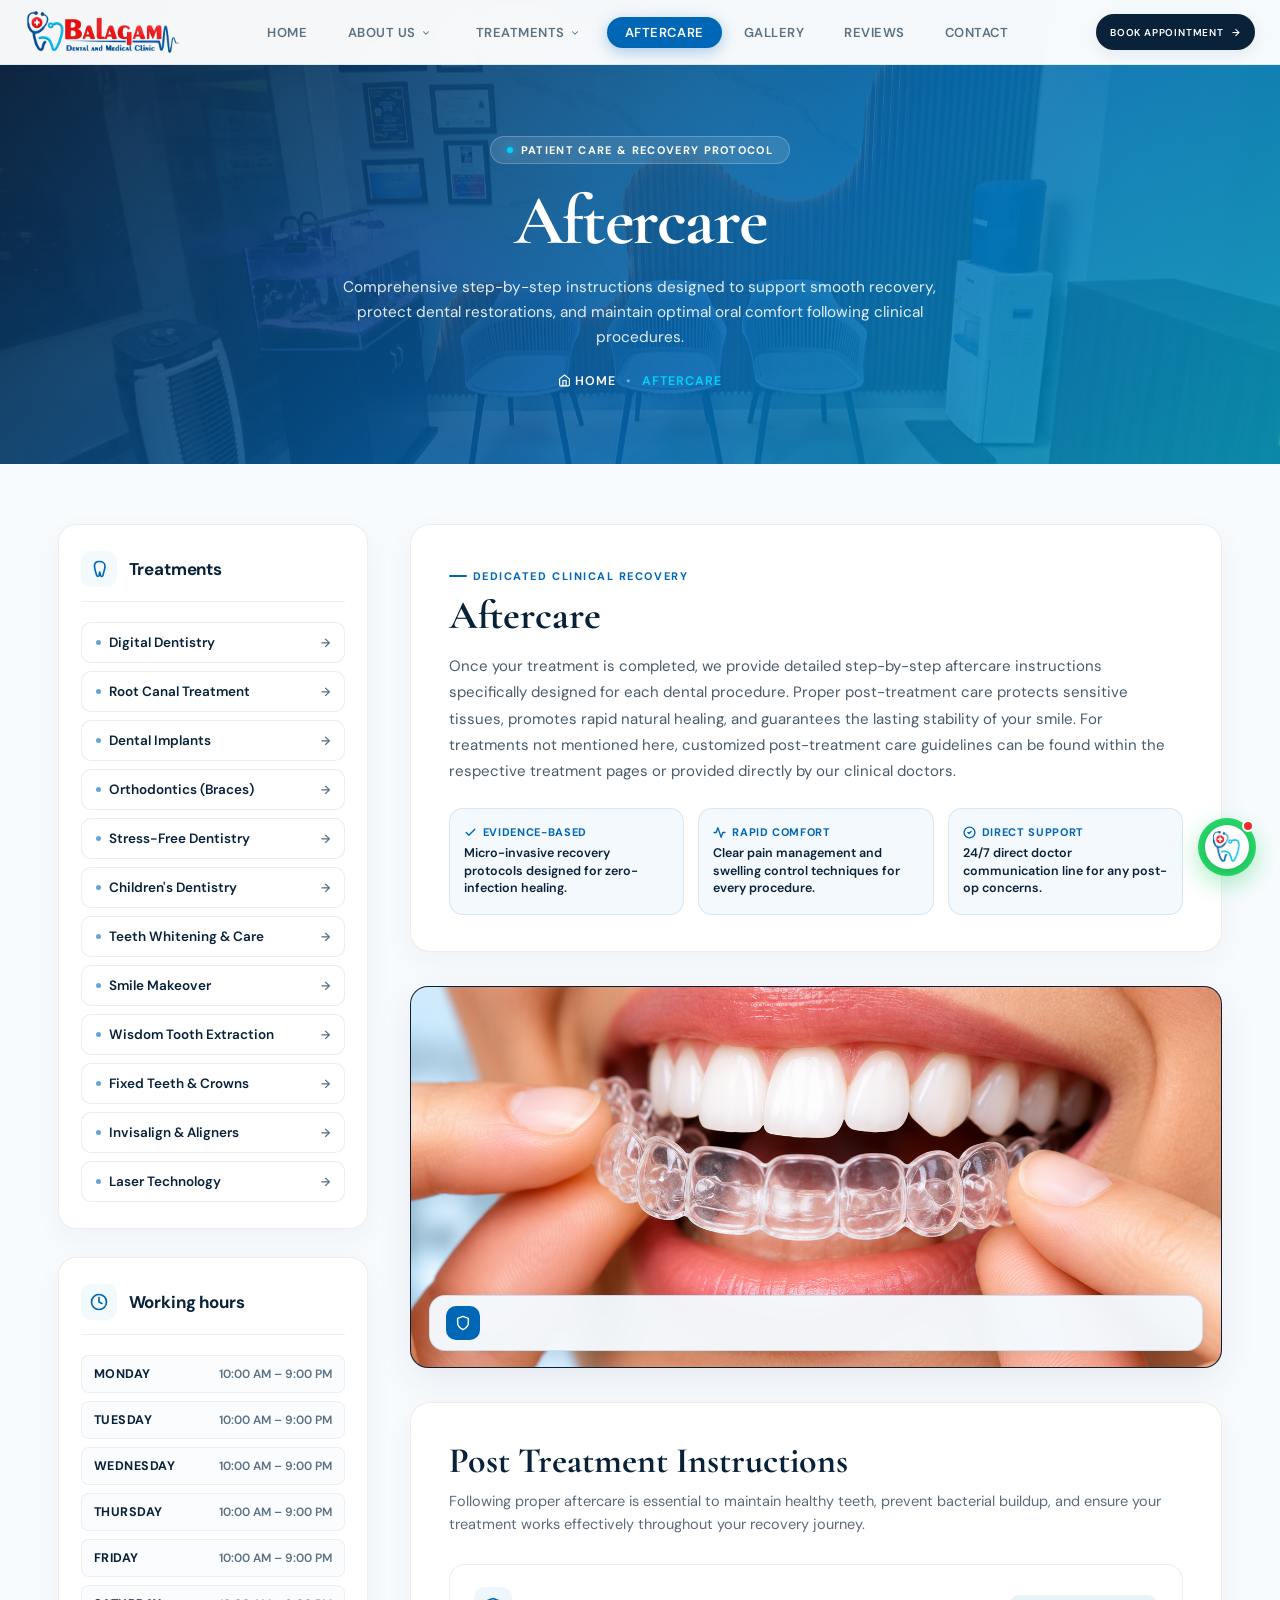
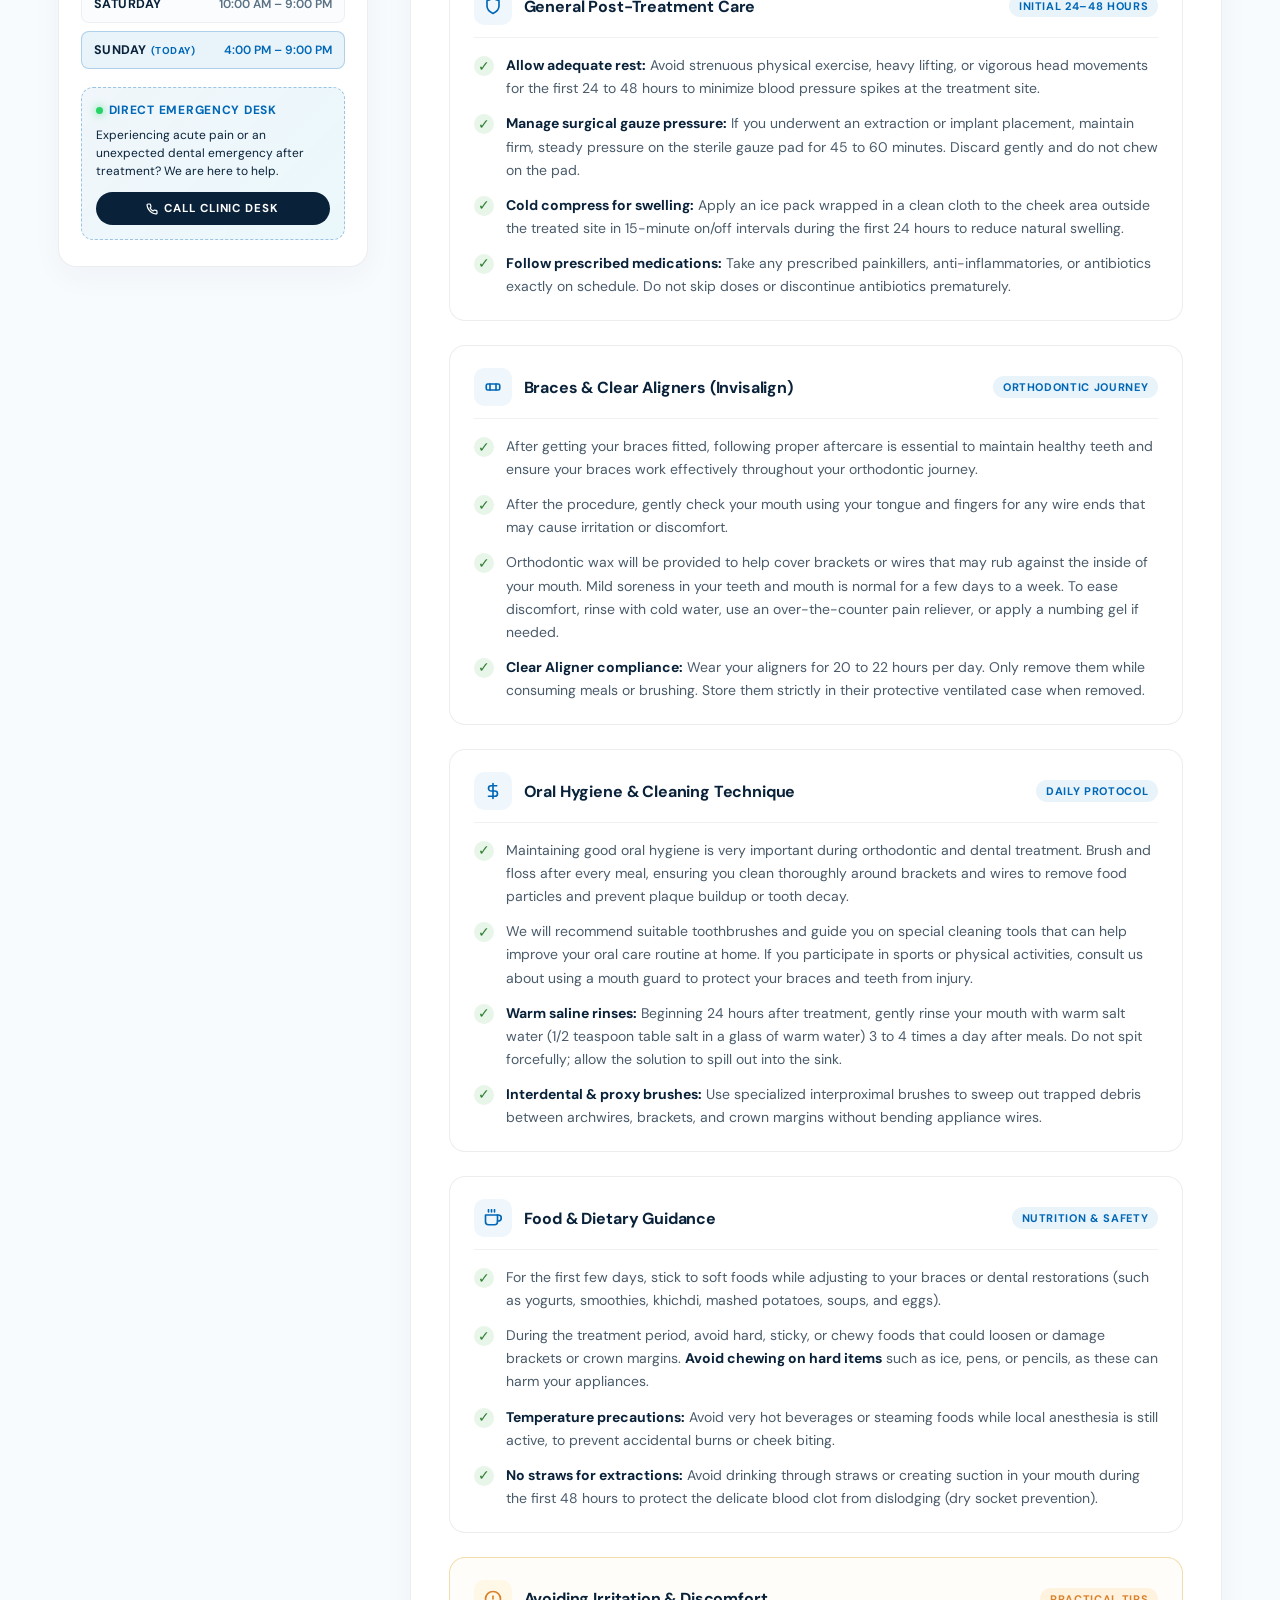
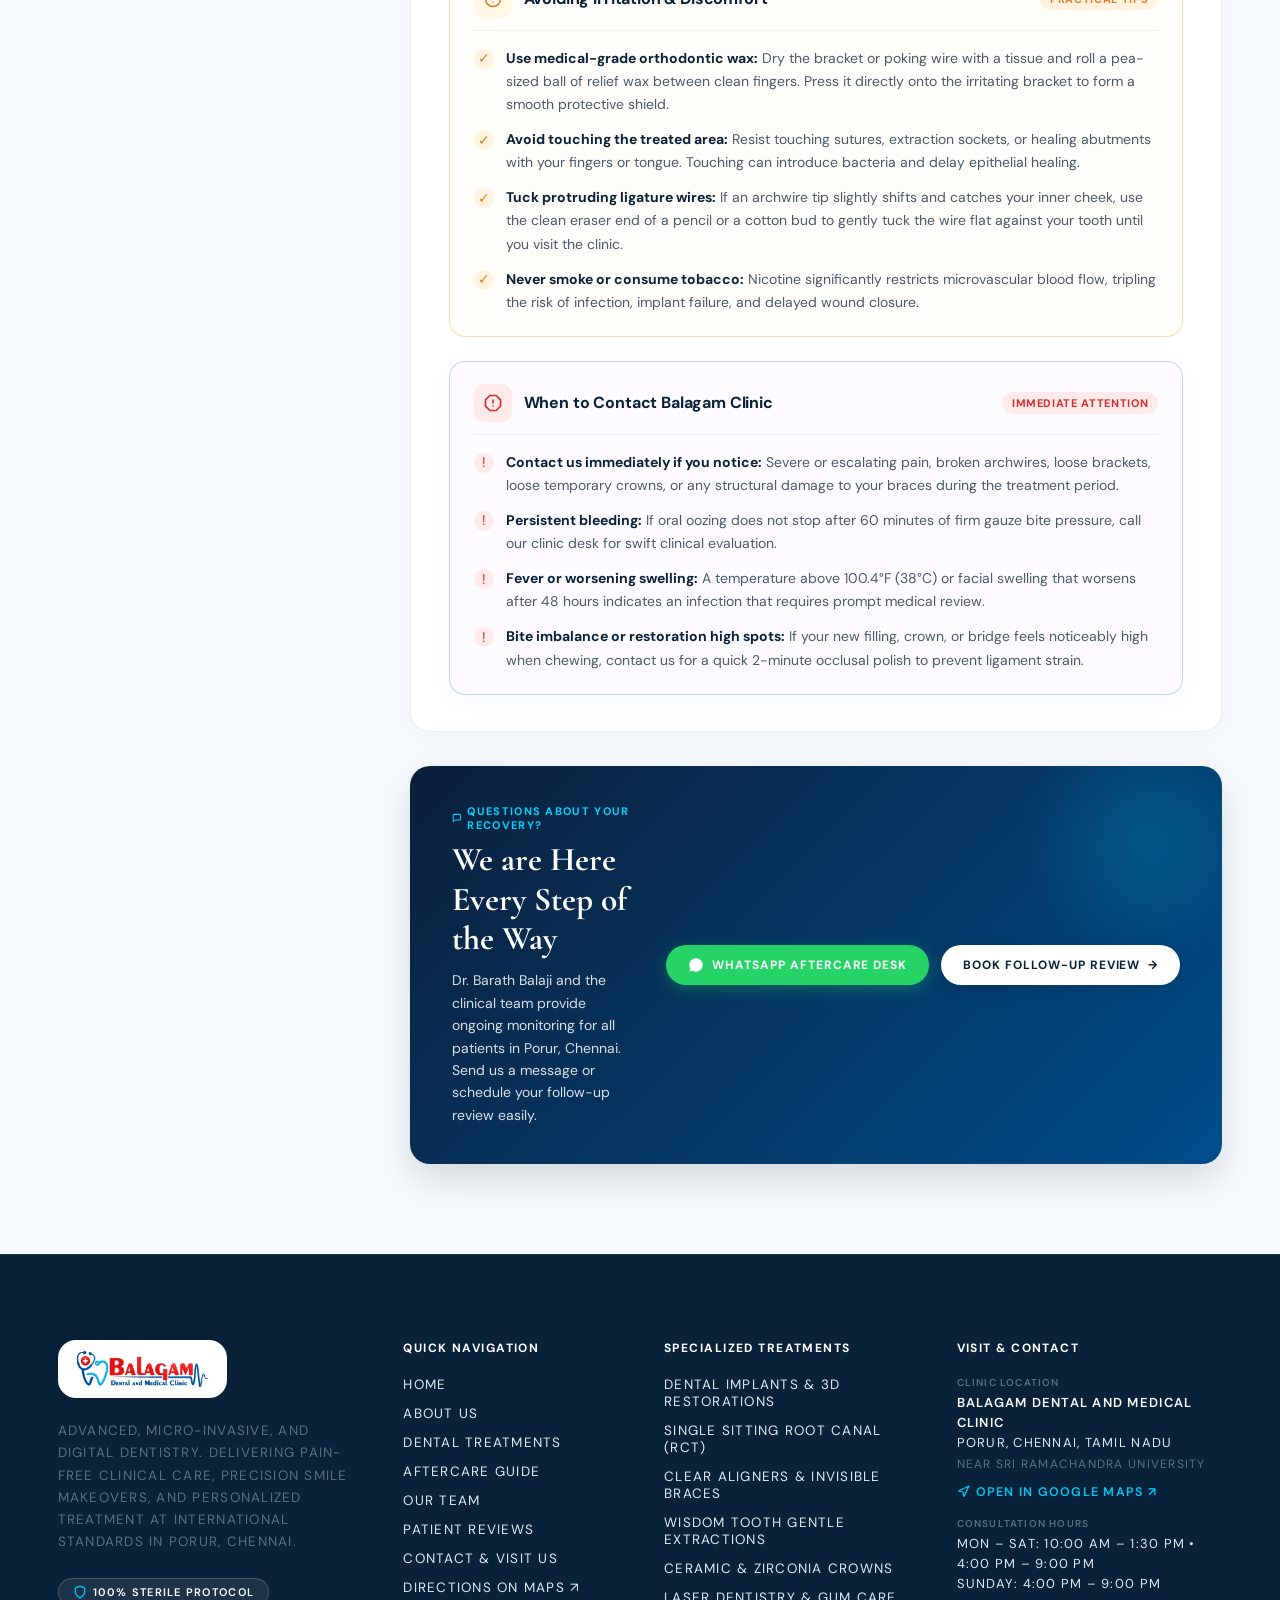
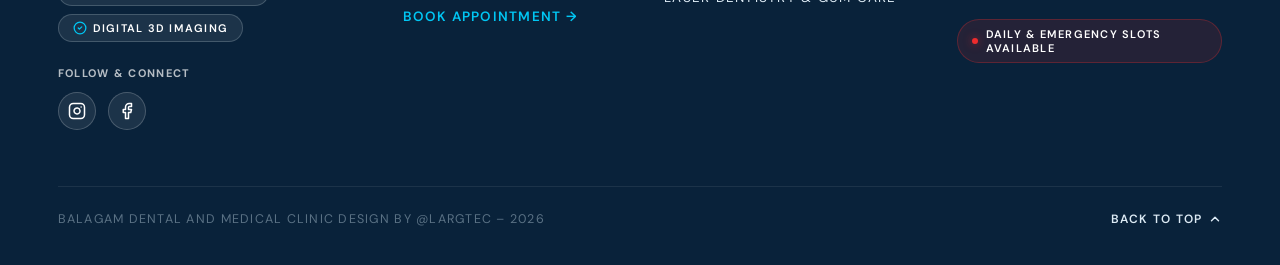
==== commit ea38bdfe: "feat: add new pages and stylesheets for treatments, doctors, and aftercare" ====
--- a/aftercare.html
+++ b/aftercare.html
@@ -74,20 +74,173 @@
                 </a>
                 <div class="nav-dropdown-menu" role="menu">
                     <a href="doctor.html" class="dropdown-item" role="menuitem">About</a>
-                    <a href="index.html#team" class="dropdown-item" role="menuitem">Our Team (Our Doctors)</a>
+                    <a href="team.html" class="dropdown-item" role="menuitem">Our Team (Our Doctors)</a>
                 </div>
             </div>
-            <a href="treatments.html" class="nav-link">
-                <span>Treatments</span>
-                <span class="blob-btn__inner" aria-hidden="true">
-                    <span class="blob-btn__blobs">
-                        <span class="blob-btn__blob"></span>
-                        <span class="blob-btn__blob"></span>
-                        <span class="blob-btn__blob"></span>
-                        <span class="blob-btn__blob"></span>
+            <div class="nav-item-dropdown nav-item-treatments">
+                <a href="treatments.html" class="nav-link nav-dropdown-trigger" aria-haspopup="true" aria-expanded="false">
+                    <span>Treatments</span>
+                    <svg class="dropdown-chevron" width="10" height="10" viewBox="0 0 24 24" fill="none" stroke="currentColor" stroke-width="2.5" stroke-linecap="round" stroke-linejoin="round" aria-hidden="true">
+                        <polyline points="6 9 12 15 18 9"></polyline>
+                    </svg>
+                    <span class="blob-btn__inner" aria-hidden="true">
+                        <span class="blob-btn__blobs">
+                            <span class="blob-btn__blob"></span>
+                            <span class="blob-btn__blob"></span>
+                            <span class="blob-btn__blob"></span>
+                            <span class="blob-btn__blob"></span>
+                        </span>
                     </span>
-                </span>
-            </a>
+                </a>
+                <div class="nav-dropdown-menu nav-treatments-dropdown" role="menu">
+                    <div class="treatments-dropdown-header">
+                        <div class="dropdown-header-left">
+                            <span class="dropdown-header-badge">Procedures</span>
+                            <span class="dropdown-header-title">Clinical Dental Care</span>
+                        </div>
+                        <a href="treatments.html" class="dropdown-view-all-link">
+                            <span>View All Procedures</span>
+                            <span class="dropdown-arrow">→</span>
+                        </a>
+                    </div>
+                    <div class="treatments-dropdown-grid">
+                        <div class="treatments-dropdown-col">
+                            <a href="treatments.html#digital-dentistry" class="treatment-dropdown-item" role="menuitem">
+                                <div class="item-icon-box">
+                                    <svg width="14" height="14" viewBox="0 0 24 24" fill="none" stroke="currentColor" stroke-width="2.2" stroke-linecap="round" stroke-linejoin="round"><circle cx="12" cy="12" r="10"/><line x1="2" y1="12" x2="22" y2="12"/><path d="M12 2a15.3 15.3 0 0 1 4 10 15.3 15.3 0 0 1-4 10 15.3 15.3 0 0 1-4-10z"/></svg>
+                                </div>
+                                <div class="item-text-box">
+                                    <span class="item-title">Digital Dentistry</span>
+                                    <span class="item-desc">3D Intraoral Scanning &bull; CAD/CAM</span>
+                                </div>
+                            </a>
+                            <a href="treatments.html#rct" class="treatment-dropdown-item" role="menuitem">
+                                <div class="item-icon-box">
+                                    <svg width="14" height="14" viewBox="0 0 24 24" fill="none" stroke="currentColor" stroke-width="2.2" stroke-linecap="round" stroke-linejoin="round"><path d="M12 2C8.5 2 6 4.5 6 8c0 4.5 2 9 3 13 1 1 2 1 3 0l1-5 1 5c1 1 2 1 3 0 1-4 3-8.5 3-13 0-3.5-3-6-7-6z"/><line x1="12" y1="6" x2="12" y2="16"/></svg>
+                                </div>
+                                <div class="item-text-box">
+                                    <span class="item-title">Root Canal Treatment (RCT)</span>
+                                    <span class="item-desc">Painless Single Sitting Care</span>
+                                </div>
+                            </a>
+                            <a href="treatments.html#implants" class="treatment-dropdown-item" role="menuitem">
+                                <div class="item-icon-box">
+                                    <svg width="14" height="14" viewBox="0 0 24 24" fill="none" stroke="currentColor" stroke-width="2.2" stroke-linecap="round" stroke-linejoin="round"><path d="M12 2C8.5 2 6 4.5 6 8c0 4 2 8 3 11l1 3 1-3c1-3 3-7 3-11 0-3.5-2.5-6-6-6z"/><line x1="9" y1="13" x2="15" y2="13"/><line x1="9.5" y1="16" x2="14.5" y2="16"/></svg>
+                                </div>
+                                <div class="item-text-box">
+                                    <span class="item-title">Dental Implants</span>
+                                    <span class="item-desc">Permanent Titanium Root Fixing</span>
+                                </div>
+                            </a>
+                            <a href="treatments.html#braces-aligners" class="treatment-dropdown-item" role="menuitem">
+                                <div class="item-icon-box">
+                                    <svg width="14" height="14" viewBox="0 0 24 24" fill="none" stroke="currentColor" stroke-width="2.2" stroke-linecap="round" stroke-linejoin="round"><rect x="3" y="8" width="18" height="8" rx="2"/><line x1="8" y1="8" x2="8" y2="16"/><line x1="16" y1="8" x2="16" y2="16"/></svg>
+                                </div>
+                                <div class="item-text-box">
+                                    <span class="item-title">Orthodontics (Braces)</span>
+                                    <span class="item-desc">Metal, Ceramic &bull; Self-Ligating</span>
+                                </div>
+                            </a>
+                            <a href="treatments.html#stress-free-dentistry" class="treatment-dropdown-item" role="menuitem">
+                                <div class="item-icon-box">
+                                    <svg width="14" height="14" viewBox="0 0 24 24" fill="none" stroke="currentColor" stroke-width="2.2" stroke-linecap="round" stroke-linejoin="round"><path d="M12 22s8-4 8-10V5l-8-3-8 3v7c0 6 8 10 8 10z"/></svg>
+                                </div>
+                                <div class="item-text-box">
+                                    <span class="item-title">Stress-Free Dentistry</span>
+                                    <span class="item-desc">Painless Micro-Anesthesia &bull; Calm Care</span>
+                                </div>
+                            </a>
+                            <a href="treatments.html#childrens-dentistry" class="treatment-dropdown-item" role="menuitem">
+                                <div class="item-icon-box">
+                                    <svg width="14" height="14" viewBox="0 0 24 24" fill="none" stroke="currentColor" stroke-width="2.2" stroke-linecap="round" stroke-linejoin="round"><path d="M12 2C8.5 2 6 4.5 6 8c0 4.5 2 9 3 13 1 1 2 1 3 0l1-5 1 5c1 1 2 1 3 0 1-4 3-8.5 3-13 0-3.5-3-6-7-6z"/></svg>
+                                </div>
+                                <div class="item-text-box">
+                                    <span class="item-title">Children's Dentistry</span>
+                                    <span class="item-desc">Pediatric Preventive &bull; Gentle Care</span>
+                                </div>
+                            </a>
+                            <a href="treatments.html#fillings" class="treatment-dropdown-item" role="menuitem">
+                                <div class="item-icon-box">
+                                    <svg width="14" height="14" viewBox="0 0 24 24" fill="none" stroke="currentColor" stroke-width="2.2" stroke-linecap="round" stroke-linejoin="round"><path d="M12 2C8.5 2 6 4.5 6 8c0 4.5 2 9 3 13 1 1 2 1 3 0l1-5 1 5c1 1 2 1 3 0 1-4 3-8.5 3-13 0-3.5-3-6-7-6z"/><circle cx="12" cy="7" r="2.5"/></svg>
+                                </div>
+                                <div class="item-text-box">
+                                    <span class="item-title">Teeth Whitening &amp; Care</span>
+                                    <span class="item-desc">Tooth-Coloured Fillings &bull; Polishing</span>
+                                </div>
+                            </a>
+                        </div>
+                        <div class="treatments-dropdown-col">
+                            <a href="treatments.html#cosmetic-dentistry" class="treatment-dropdown-item" role="menuitem">
+                                <div class="item-icon-box">
+                                    <svg width="14" height="14" viewBox="0 0 24 24" fill="none" stroke="currentColor" stroke-width="2.2" stroke-linecap="round" stroke-linejoin="round"><polygon points="12 2 15.09 8.26 22 9.27 17 14.14 18.18 21.02 12 17.77 5.82 21.02 7 14.14 2 9.27 8.91 8.26 12 2"/></svg>
+                                </div>
+                                <div class="item-text-box">
+                                    <span class="item-title">Smile Makeover</span>
+                                    <span class="item-desc">Cosmetic Porcelain Veneers &bull; DSD</span>
+                                </div>
+                            </a>
+                            <a href="treatments.html#wisdom-tooth" class="treatment-dropdown-item" role="menuitem">
+                                <div class="item-icon-box">
+                                    <svg width="14" height="14" viewBox="0 0 24 24" fill="none" stroke="currentColor" stroke-width="2.2" stroke-linecap="round" stroke-linejoin="round"><path d="M12 2C8.5 2 6 4.5 6 8c0 4.5 2 9 3 13 1 1 2 1 3 0l1-5 1 5c1 1 2 1 3 0 1-4 3-8.5 3-13 0-3.5-3-6-7-6z"/><path d="M16 4l4-2"/><path d="M8 4L4 2"/></svg>
+                                </div>
+                                <div class="item-text-box">
+                                    <span class="item-title">Wisdom Tooth Extraction</span>
+                                    <span class="item-desc">Gentle Impaction Surgery</span>
+                                </div>
+                            </a>
+                            <a href="treatments.html#crowns-bridges" class="treatment-dropdown-item" role="menuitem">
+                                <div class="item-icon-box">
+                                    <svg width="14" height="14" viewBox="0 0 24 24" fill="none" stroke="currentColor" stroke-width="2.2" stroke-linecap="round" stroke-linejoin="round"><path d="M12 2C8.5 2 6 4.5 6 8c0 4.5 2 9 3 13 1 1 2 1 3 0l1-5 1 5c1 1 2 1 3 0 1-4 3-8.5 3-13 0-3.5-3-6-7-6z"/></svg>
+                                </div>
+                                <div class="item-text-box">
+                                    <span class="item-title">Fixed Teeth &amp; Crowns</span>
+                                    <span class="item-desc">Ceramic Crowns &bull; Bridges Fixing</span>
+                                </div>
+                            </a>
+                            <a href="treatments.html#invisalign" class="treatment-dropdown-item" role="menuitem">
+                                <div class="item-icon-box">
+                                    <svg width="14" height="14" viewBox="0 0 24 24" fill="none" stroke="currentColor" stroke-width="2.2" stroke-linecap="round" stroke-linejoin="round"><rect x="3" y="8" width="18" height="8" rx="2"/><line x1="8" y1="8" x2="8" y2="16"/><line x1="16" y1="8" x2="16" y2="16"/></svg>
+                                </div>
+                                <div class="item-text-box">
+                                    <span class="item-title">Invisalign &amp; Aligners</span>
+                                    <span class="item-desc">Braces &bull; Clear Custom Aligners</span>
+                                </div>
+                            </a>
+                            <a href="treatments.html#laser-dentistry" class="treatment-dropdown-item" role="menuitem">
+                                <div class="item-icon-box">
+                                    <svg width="14" height="14" viewBox="0 0 24 24" fill="none" stroke="currentColor" stroke-width="2.2" stroke-linecap="round" stroke-linejoin="round"><line x1="12" y1="2" x2="12" y2="6"/><line x1="12" y1="18" x2="12" y2="22"/><line x1="4.93" y1="4.93" x2="7.76" y2="7.76"/><line x1="16.24" y1="16.24" x2="19.07" y2="19.07"/><line x1="2" y1="12" x2="6" y2="12"/><line x1="18" y1="12" x2="22" y2="12"/></svg>
+                                </div>
+                                <div class="item-text-box">
+                                    <span class="item-title">Laser Technology</span>
+                                    <span class="item-desc">Laser Dentistry &bull; Gum Healing</span>
+                                </div>
+                            </a>
+                            <a href="treatments.html#dentures" class="treatment-dropdown-item" role="menuitem">
+                                <div class="item-icon-box">
+                                    <svg width="14" height="14" viewBox="0 0 24 24" fill="none" stroke="currentColor" stroke-width="2.2" stroke-linecap="round" stroke-linejoin="round"><rect x="3" y="6" width="18" height="5" rx="2"/><rect x="3" y="13" width="18" height="5" rx="2"/><line x1="7" y1="6" x2="7" y2="11"/><line x1="12" y1="6" x2="12" y2="11"/></svg>
+                                </div>
+                                <div class="item-text-box">
+                                    <span class="item-title">Complete Dentures</span>
+                                    <span class="item-desc">BPS High-Precision Natural Fit</span>
+                                </div>
+                            </a>
+                            <a href="treatments.html#consulting-xray" class="treatment-dropdown-item" role="menuitem">
+                                <div class="item-icon-box">
+                                    <svg width="14" height="14" viewBox="0 0 24 24" fill="none" stroke="currentColor" stroke-width="2.2" stroke-linecap="round" stroke-linejoin="round"><circle cx="12" cy="12" r="10"/><line x1="2" y1="12" x2="22" y2="12"/><path d="M12 2a15.3 15.3 0 0 1 4 10 15.3 15.3 0 0 1-4 10 15.3 15.3 0 0 1-4-10z"/></svg>
+                                </div>
+                                <div class="item-text-box">
+                                    <span class="item-title">Consulting &amp; 3D X-Ray</span>
+                                    <span class="item-desc">Digital Diagnostics &bull; RVG</span>
+                                </div>
+                            </a>
+                        </div>
+                    </div>
+                    <div class="treatments-dropdown-footer">
+                        <span class="dropdown-footer-note">International Sterilization &amp; Pain-Free Standards</span>
+                        <a href="treatments.html" class="dropdown-footer-cta">Explore All Treatments →</a>
+                    </div>
+                </div>
+            </div>
             <a href="aftercare.html" class="nav-link active is-active">
                 <span>Aftercare</span>
                 <span class="blob-btn__inner" aria-hidden="true">
@@ -207,7 +360,7 @@
                             </div>
                             <span class="mobile-sub-arrow">→</span>
                         </a>
-                        <a href="index.html#team" class="mobile-sub-link">
+                        <a href="team.html" class="mobile-sub-link">
                             <div class="mobile-sub-content">
                                 <span class="mobile-sub-icon">
                                     <svg width="14" height="14" viewBox="0 0 24 24" fill="none" stroke="currentColor"
@@ -224,22 +377,154 @@
                         </a>
                     </div>
                 </div>
-                <a href="treatments.html" class="mobile-nav-link" data-index="2">
-                    <span class="mobile-nav-icon">
-                        <svg width="19" height="19" viewBox="0 0 24 24" fill="none" stroke="currentColor"
-                            stroke-width="2" stroke-linecap="round" stroke-linejoin="round">
-                            <path
-                                d="M12 2C8.5 2 6 4.5 6 8c0 4.5 2 9 3 13 1 1 2 1 3 0l1-5 1 5c1 1 2 1 3 0 1-4 3-8.5 3-13 0-3.5-3-6-7-6z" />
-                        </svg>
-                    </span>
-                    <span class="mobile-nav-text">Treatments</span>
-                    <span class="mobile-nav-arrow">
-                        <svg width="14" height="14" viewBox="0 0 24 24" fill="none" stroke="currentColor"
-                            stroke-width="2.5">
-                            <polyline points="9 18 15 12 9 6" />
-                        </svg>
-                    </span>
-                </a>
+                <div class="mobile-nav-item-dropdown" data-index="2">
+                    <button type="button" class="mobile-nav-link mobile-dropdown-toggle" aria-expanded="false" aria-controls="mobileTreatmentsSubmenu">
+                        <span class="mobile-nav-icon">
+                            <svg width="19" height="19" viewBox="0 0 24 24" fill="none" stroke="currentColor" stroke-width="2" stroke-linecap="round" stroke-linejoin="round"><path d="M12 2C8.5 2 6 4.5 6 8c0 4.5 2 9 3 13 1 1 2 1 3 0l1-5 1 5c1 1 2 1 3 0 1-4 3-8.5 3-13 0-3.5-3-6-7-6z"/></svg>
+                        </span>
+                        <span class="mobile-nav-text">Treatments</span>
+                        <span class="mobile-nav-chevron">
+                            <svg width="13" height="13" viewBox="0 0 24 24" fill="none" stroke="currentColor" stroke-width="2.5" stroke-linecap="round" stroke-linejoin="round"><polyline points="6 9 12 15 18 9"></polyline></svg>
+                        </span>
+                    </button>
+                    <div class="mobile-dropdown-menu mobile-treatments-submenu" id="mobileTreatmentsSubmenu">
+                        <a href="treatments.html" class="mobile-sub-link mobile-sub-overview">
+                            <div class="mobile-sub-content">
+                                <span class="mobile-sub-icon">
+                                    <svg width="14" height="14" viewBox="0 0 24 24" fill="none" stroke="currentColor" stroke-width="2" stroke-linecap="round" stroke-linejoin="round"><rect x="3" y="3" width="7" height="7"></rect><rect x="14" y="3" width="7" height="7"></rect><rect x="14" y="14" width="7" height="7"></rect><rect x="3" y="14" width="7" height="7"></rect></svg>
+                                </span>
+                                <span class="mobile-sub-text">All Treatments Overview</span>
+                            </div>
+                            <span class="mobile-sub-arrow">→</span>
+                        </a>
+                        <a href="treatments.html#digital-dentistry" class="mobile-sub-link">
+                            <div class="mobile-sub-content">
+                                <span class="mobile-sub-icon">
+                                    <svg width="14" height="14" viewBox="0 0 24 24" fill="none" stroke="currentColor" stroke-width="2" stroke-linecap="round" stroke-linejoin="round"><circle cx="12" cy="12" r="10"/><line x1="2" y1="12" x2="22" y2="12"/><path d="M12 2a15.3 15.3 0 0 1 4 10 15.3 15.3 0 0 1-4 10 15.3 15.3 0 0 1-4-10z"/></svg>
+                                </span>
+                                <span class="mobile-sub-text">Digital Dentistry</span>
+                            </div>
+                            <span class="mobile-sub-arrow">→</span>
+                        </a>
+                        <a href="treatments.html#rct" class="mobile-sub-link">
+                            <div class="mobile-sub-content">
+                                <span class="mobile-sub-icon">
+                                    <svg width="14" height="14" viewBox="0 0 24 24" fill="none" stroke="currentColor" stroke-width="2" stroke-linecap="round" stroke-linejoin="round"><path d="M12 2C8.5 2 6 4.5 6 8c0 4.5 2 9 3 13 1 1 2 1 3 0l1-5 1 5c1 1 2 1 3 0 1-4 3-8.5 3-13 0-3.5-3-6-7-6z"/><line x1="12" y1="6" x2="12" y2="16"/></svg>
+                                </span>
+                                <span class="mobile-sub-text">Root Canal Treatment (RCT)</span>
+                            </div>
+                            <span class="mobile-sub-arrow">→</span>
+                        </a>
+                        <a href="treatments.html#implants" class="mobile-sub-link">
+                            <div class="mobile-sub-content">
+                                <span class="mobile-sub-icon">
+                                    <svg width="14" height="14" viewBox="0 0 24 24" fill="none" stroke="currentColor" stroke-width="2" stroke-linecap="round" stroke-linejoin="round"><path d="M12 2C8.5 2 6 4.5 6 8c0 4 2 8 3 11l1 3 1-3c1-3 3-7 3-11 0-3.5-2.5-6-6-6z"/><line x1="9" y1="13" x2="15" y2="13"/><line x1="9.5" y1="16" x2="14.5" y2="16"/></svg>
+                                </span>
+                                <span class="mobile-sub-text">Dental Implants</span>
+                            </div>
+                            <span class="mobile-sub-arrow">→</span>
+                        </a>
+                        <a href="treatments.html#braces-aligners" class="mobile-sub-link">
+                            <div class="mobile-sub-content">
+                                <span class="mobile-sub-icon">
+                                    <svg width="14" height="14" viewBox="0 0 24 24" fill="none" stroke="currentColor" stroke-width="2" stroke-linecap="round" stroke-linejoin="round"><rect x="3" y="8" width="18" height="8" rx="2"/><line x1="8" y1="8" x2="8" y2="16"/><line x1="16" y1="8" x2="16" y2="16"/></svg>
+                                </span>
+                                <span class="mobile-sub-text">Orthodontics (Braces)</span>
+                            </div>
+                            <span class="mobile-sub-arrow">→</span>
+                        </a>
+                        <a href="treatments.html#stress-free-dentistry" class="mobile-sub-link">
+                            <div class="mobile-sub-content">
+                                <span class="mobile-sub-icon">
+                                    <svg width="14" height="14" viewBox="0 0 24 24" fill="none" stroke="currentColor" stroke-width="2" stroke-linecap="round" stroke-linejoin="round"><path d="M12 22s8-4 8-10V5l-8-3-8 3v7c0 6 8 10 8 10z"/></svg>
+                                </span>
+                                <span class="mobile-sub-text">Stress-Free Dentistry</span>
+                            </div>
+                            <span class="mobile-sub-arrow">→</span>
+                        </a>
+                        <a href="treatments.html#childrens-dentistry" class="mobile-sub-link">
+                            <div class="mobile-sub-content">
+                                <span class="mobile-sub-icon">
+                                    <svg width="14" height="14" viewBox="0 0 24 24" fill="none" stroke="currentColor" stroke-width="2" stroke-linecap="round" stroke-linejoin="round"><path d="M12 2C8.5 2 6 4.5 6 8c0 4.5 2 9 3 13 1 1 2 1 3 0l1-5 1 5c1 1 2 1 3 0 1-4 3-8.5 3-13 0-3.5-3-6-7-6z"/></svg>
+                                </span>
+                                <span class="mobile-sub-text">Children's Dentistry</span>
+                            </div>
+                            <span class="mobile-sub-arrow">→</span>
+                        </a>
+                        <a href="treatments.html#fillings" class="mobile-sub-link">
+                            <div class="mobile-sub-content">
+                                <span class="mobile-sub-icon">
+                                    <svg width="14" height="14" viewBox="0 0 24 24" fill="none" stroke="currentColor" stroke-width="2" stroke-linecap="round" stroke-linejoin="round"><path d="M12 2C8.5 2 6 4.5 6 8c0 4.5 2 9 3 13 1 1 2 1 3 0l1-5 1 5c1 1 2 1 3 0 1-4 3-8.5 3-13 0-3.5-3-6-7-6z"/><circle cx="12" cy="7" r="2.5"/></svg>
+                                </span>
+                                <span class="mobile-sub-text">Teeth Whitening &amp; Care</span>
+                            </div>
+                            <span class="mobile-sub-arrow">→</span>
+                        </a>
+                        <a href="treatments.html#cosmetic-dentistry" class="mobile-sub-link">
+                            <div class="mobile-sub-content">
+                                <span class="mobile-sub-icon">
+                                    <svg width="14" height="14" viewBox="0 0 24 24" fill="none" stroke="currentColor" stroke-width="2" stroke-linecap="round" stroke-linejoin="round"><polygon points="12 2 15.09 8.26 22 9.27 17 14.14 18.18 21.02 12 17.77 5.82 21.02 7 14.14 2 9.27 8.91 8.26 12 2"/></svg>
+                                </span>
+                                <span class="mobile-sub-text">Smile Makeover</span>
+                            </div>
+                            <span class="mobile-sub-arrow">→</span>
+                        </a>
+                        <a href="treatments.html#wisdom-tooth" class="mobile-sub-link">
+                            <div class="mobile-sub-content">
+                                <span class="mobile-sub-icon">
+                                    <svg width="14" height="14" viewBox="0 0 24 24" fill="none" stroke="currentColor" stroke-width="2" stroke-linecap="round" stroke-linejoin="round"><path d="M12 2C8.5 2 6 4.5 6 8c0 4.5 2 9 3 13 1 1 2 1 3 0l1-5 1 5c1 1 2 1 3 0 1-4 3-8.5 3-13 0-3.5-3-6-7-6z"/><path d="M16 4l4-2"/><path d="M8 4L4 2"/></svg>
+                                </span>
+                                <span class="mobile-sub-text">Wisdom Tooth Extraction</span>
+                            </div>
+                            <span class="mobile-sub-arrow">→</span>
+                        </a>
+                        <a href="treatments.html#crowns-bridges" class="mobile-sub-link">
+                            <div class="mobile-sub-content">
+                                <span class="mobile-sub-icon">
+                                    <svg width="14" height="14" viewBox="0 0 24 24" fill="none" stroke="currentColor" stroke-width="2" stroke-linecap="round" stroke-linejoin="round"><path d="M12 2C8.5 2 6 4.5 6 8c0 4.5 2 9 3 13 1 1 2 1 3 0l1-5 1 5c1 1 2 1 3 0 1-4 3-8.5 3-13 0-3.5-3-6-7-6z"/></svg>
+                                </span>
+                                <span class="mobile-sub-text">Fixed Teeth &amp; Crowns</span>
+                            </div>
+                            <span class="mobile-sub-arrow">→</span>
+                        </a>
+                        <a href="treatments.html#invisalign" class="mobile-sub-link">
+                            <div class="mobile-sub-content">
+                                <span class="mobile-sub-icon">
+                                    <svg width="14" height="14" viewBox="0 0 24 24" fill="none" stroke="currentColor" stroke-width="2" stroke-linecap="round" stroke-linejoin="round"><rect x="3" y="8" width="18" height="8" rx="2"/><line x1="8" y1="8" x2="8" y2="16"/><line x1="16" y1="8" x2="16" y2="16"/></svg>
+                                </span>
+                                <span class="mobile-sub-text">Invisalign &amp; Aligners</span>
+                            </div>
+                            <span class="mobile-sub-arrow">→</span>
+                        </a>
+                        <a href="treatments.html#laser-dentistry" class="mobile-sub-link">
+                            <div class="mobile-sub-content">
+                                <span class="mobile-sub-icon">
+                                    <svg width="14" height="14" viewBox="0 0 24 24" fill="none" stroke="currentColor" stroke-width="2" stroke-linecap="round" stroke-linejoin="round"><line x1="12" y1="2" x2="12" y2="6"/><line x1="12" y1="18" x2="12" y2="22"/><line x1="4.93" y1="4.93" x2="7.76" y2="7.76"/><line x1="16.24" y1="16.24" x2="19.07" y2="19.07"/><line x1="2" y1="12" x2="6" y2="12"/><line x1="18" y1="12" x2="22" y2="12"/></svg>
+                                </span>
+                                <span class="mobile-sub-text">Laser Technology</span>
+                            </div>
+                            <span class="mobile-sub-arrow">→</span>
+                        </a>
+                        <a href="treatments.html#dentures" class="mobile-sub-link">
+                            <div class="mobile-sub-content">
+                                <span class="mobile-sub-icon">
+                                    <svg width="14" height="14" viewBox="0 0 24 24" fill="none" stroke="currentColor" stroke-width="2" stroke-linecap="round" stroke-linejoin="round"><rect x="3" y="6" width="18" height="5" rx="2"/><rect x="3" y="13" width="18" height="5" rx="2"/><line x1="7" y1="6" x2="7" y2="11"/><line x1="12" y1="6" x2="12" y2="11"/></svg>
+                                </span>
+                                <span class="mobile-sub-text">Complete Dentures</span>
+                            </div>
+                            <span class="mobile-sub-arrow">→</span>
+                        </a>
+                        <a href="treatments.html#consulting-xray" class="mobile-sub-link">
+                            <div class="mobile-sub-content">
+                                <span class="mobile-sub-icon">
+                                    <svg width="14" height="14" viewBox="0 0 24 24" fill="none" stroke="currentColor" stroke-width="2" stroke-linecap="round" stroke-linejoin="round"><circle cx="12" cy="12" r="10"/><line x1="2" y1="12" x2="22" y2="12"/><path d="M12 2a15.3 15.3 0 0 1 4 10 15.3 15.3 0 0 1-4 10 15.3 15.3 0 0 1-4-10z"/></svg>
+                                </span>
+                                <span class="mobile-sub-text">Consulting &amp; 3D X-Ray</span>
+                            </div>
+                            <span class="mobile-sub-arrow">→</span>
+                        </a>
+                    </div>
+                </div>
                 <a href="aftercare.html" class="mobile-nav-link active" data-index="3">
                     <span class="mobile-nav-icon">
                         <svg width="19" height="19" viewBox="0 0 24 24" fill="none" stroke="currentColor"
@@ -1093,7 +1378,7 @@
                         <li><a href="doctor.html">About Us</a></li>
                         <li><a href="treatments.html">Dental Treatments</a></li>
                         <li><a href="aftercare.html">Aftercare Guide</a></li>
-                        <li><a href="index.html#team">Our Team</a></li>
+                        <li><a href="team.html">Our Team</a></li>
                         <li><a href="index.html#reviews">Patient Reviews</a></li>
                         <li><a href="index.html#contact">Contact &amp; Visit Us</a></li>
                         <li><a href="https://maps.app.goo.gl/dByS6ndvDBBxftf2A" target="_blank"
--- a/style.css
+++ b/style.css
@@ -320,6 +320,261 @@
     background: var(--light-blue-tint);
     color: var(--primary-blue);
 }
+
+/* Ensure chevron on active/is-active pill matches white text */
+.nav-link.active .dropdown-chevron,
+.nav-link.is-active .dropdown-chevron {
+    stroke: #FFFFFF !important;
+}
+
+/* ==========================================================================
+   TREATMENTS MEGA-MENU DROPDOWN (DESKTOP)
+   ========================================================================== */
+.nav-item-treatments {
+    position: relative;
+}
+
+.nav-treatments-dropdown {
+    position: absolute;
+    top: calc(100% + 12px);
+    left: 50%;
+    transform: translateX(-50%) translateY(8px);
+    background: #ffffff;
+    width: 630px;
+    max-width: min(640px, 92vw);
+    padding: 16px 18px 14px;
+    border-radius: 16px;
+    border: 1px solid rgba(0, 103, 182, 0.12);
+    box-shadow: 0 20px 48px rgba(9, 34, 58, 0.14), 0 4px 14px rgba(9, 34, 58, 0.04);
+    display: flex;
+    flex-direction: column;
+    opacity: 0;
+    visibility: hidden;
+    pointer-events: none;
+    transition: opacity 0.24s cubic-bezier(0.16, 1, 0.3, 1),
+                transform 0.24s cubic-bezier(0.16, 1, 0.3, 1),
+                visibility 0.24s ease;
+    z-index: 130;
+}
+
+/* Invisible hover bridge */
+.nav-treatments-dropdown::before {
+    content: '';
+    position: absolute;
+    top: -14px;
+    left: 0;
+    right: 0;
+    height: 14px;
+}
+
+.nav-item-dropdown:hover .nav-treatments-dropdown,
+.nav-item-dropdown:focus-within .nav-treatments-dropdown {
+    opacity: 1;
+    visibility: visible;
+    pointer-events: auto;
+    transform: translateX(-50%) translateY(0);
+}
+
+.treatments-dropdown-header {
+    display: flex;
+    align-items: center;
+    justify-content: space-between;
+    padding-bottom: 11px;
+    margin-bottom: 10px;
+    border-bottom: 1px solid rgba(0, 103, 182, 0.1);
+}
+
+.dropdown-header-left {
+    display: flex;
+    align-items: center;
+    gap: 8px;
+}
+
+.dropdown-header-badge {
+    font-size: 10.5px;
+    font-weight: 700;
+    text-transform: uppercase;
+    letter-spacing: 0.06em;
+    color: var(--primary-blue);
+    background: var(--light-bg);
+    border: 1px solid rgba(0, 103, 182, 0.16);
+    padding: 3px 9px;
+    border-radius: 999px;
+}
+
+.dropdown-header-title {
+    font-size: 13px;
+    font-weight: 700;
+    color: var(--dark-navy);
+    letter-spacing: 0.02em;
+}
+
+.dropdown-view-all-link {
+    font-size: 11.5px;
+    font-weight: 600;
+    color: var(--primary-blue);
+    text-decoration: none;
+    display: inline-flex;
+    align-items: center;
+    gap: 4px;
+    transition: color 0.18s ease, transform 0.18s ease;
+}
+
+.dropdown-view-all-link:hover {
+    color: var(--primary-blue-dark);
+    transform: translateX(3px);
+}
+
+.dropdown-arrow {
+    transition: transform 0.18s ease;
+    display: inline-block;
+}
+
+.dropdown-view-all-link:hover .dropdown-arrow {
+    transform: translateX(2px);
+}
+
+/* Two-column balanced treatment grid */
+.treatments-dropdown-grid {
+    display: grid;
+    grid-template-columns: 1fr 1fr;
+    gap: 4px 10px;
+}
+
+.treatments-dropdown-col {
+    display: flex;
+    flex-direction: column;
+    gap: 3px;
+}
+
+.treatment-dropdown-item {
+    display: flex;
+    align-items: center;
+    gap: 10px;
+    padding: 7px 10px;
+    border-radius: 9px;
+    text-decoration: none;
+    background: transparent;
+    border: 1px solid transparent;
+    transition: background 0.18s ease, transform 0.18s ease, border-color 0.18s ease;
+    cursor: pointer;
+}
+
+.treatment-dropdown-item .item-icon-box {
+    width: 28px;
+    height: 28px;
+    border-radius: 7px;
+    background: var(--light-bg);
+    border: 1px solid rgba(0, 103, 182, 0.12);
+    display: flex;
+    align-items: center;
+    justify-content: center;
+    color: var(--primary-blue);
+    flex-shrink: 0;
+    transition: background 0.18s ease, color 0.18s ease, border-color 0.18s ease, transform 0.18s ease;
+}
+
+.treatment-dropdown-item .item-text-box {
+    display: flex;
+    flex-direction: column;
+    min-width: 0;
+    line-height: 1.25;
+}
+
+.treatment-dropdown-item .item-title {
+    font-size: 12.5px;
+    font-weight: 600;
+    color: var(--dark-navy);
+    white-space: nowrap;
+    overflow: hidden;
+    text-overflow: ellipsis;
+    transition: color 0.18s ease;
+}
+
+.treatment-dropdown-item .item-desc {
+    font-size: 10.5px;
+    color: var(--secondary-text);
+    font-weight: 400;
+    white-space: nowrap;
+    overflow: hidden;
+    text-overflow: ellipsis;
+}
+
+/* Hover effect on treatment items */
+.treatment-dropdown-item:hover {
+    background: #F3FAFE;
+    border-color: rgba(0, 103, 182, 0.16);
+    transform: translateX(3px);
+}
+
+.treatment-dropdown-item:hover .item-icon-box {
+    background: var(--primary-blue);
+    color: #ffffff;
+    border-color: var(--primary-blue);
+    transform: scale(1.05);
+}
+
+.treatment-dropdown-item:hover .item-title {
+    color: var(--primary-blue);
+}
+
+.treatments-dropdown-footer {
+    display: flex;
+    align-items: center;
+    justify-content: space-between;
+    padding-top: 10px;
+    margin-top: 8px;
+    border-top: 1px solid rgba(0, 103, 182, 0.08);
+}
+
+.dropdown-footer-note {
+    font-size: 10.5px;
+    color: var(--secondary-text);
+    font-weight: 400;
+    display: flex;
+    align-items: center;
+    gap: 5px;
+}
+
+.dropdown-footer-note::before {
+    content: '';
+    display: inline-block;
+    width: 6px;
+    height: 6px;
+    border-radius: 50%;
+    background: #10B981;
+}
+
+.dropdown-footer-cta {
+    font-size: 11.5px;
+    font-weight: 700;
+    color: var(--primary-blue);
+    text-decoration: none;
+    transition: color 0.18s ease, transform 0.18s ease;
+}
+
+.dropdown-footer-cta:hover {
+    color: var(--primary-blue-dark);
+    transform: translateX(3px);
+}
+
+@media (max-width: 1366px) and (min-width: 1081px) {
+    .nav-treatments-dropdown {
+        width: 580px;
+        padding: 12px 14px 10px;
+    }
+    .treatment-dropdown-item {
+        padding: 5px 8px;
+        gap: 8px;
+    }
+    .treatment-dropdown-item .item-title {
+        font-size: 12px;
+    }
+    .treatment-dropdown-item .item-desc {
+        font-size: 10px;
+    }
+}
+
 
 /* ==========================================================================
    BLOB-BTN EFFECT FOR NAVIGATION (SCSS ARCHITECTURE & COMPILED CSS)
@@ -918,6 +1173,35 @@
     transform: translateX(3px);
 }
 
+/* Mobile Treatments Submenu Adjustments */
+.mobile-treatments-submenu {
+    padding: 6px 0 6px 36px;
+    gap: 2px;
+}
+
+.mobile-treatments-submenu .mobile-sub-link {
+    padding: 7px 10px;
+    font-size: 13px;
+}
+
+.mobile-treatments-submenu .mobile-sub-icon {
+    width: 24px;
+    height: 24px;
+    border-radius: 6px;
+}
+
+.mobile-treatments-submenu .mobile-sub-overview {
+    background: rgba(0, 103, 182, 0.05);
+    border-color: rgba(0, 103, 182, 0.12);
+    margin-bottom: 3px;
+}
+
+.mobile-treatments-submenu .mobile-sub-overview .mobile-sub-text {
+    font-weight: 700;
+    color: var(--primary-blue);
+}
+
+
 /* Mobile Menu Footer */
 .mobile-menu-footer {
     display: flex;
@@ -6485,4 +6769,108 @@
         opacity: 1 !important;
         transform: none !important;
     }
-}+}
+/* -------------------------------------------------------
+   TEAM SECTION � 5-CARD GRID LAYOUT + CARD DETAILS
+   ------------------------------------------------------- */
+
+/* Wider container for 5 cards */
+.team-container-wide {
+    max-width: 1200px;
+}
+
+/* Override flex to use CSS Grid for 5 cards */
+.team-container-wide .team-cards {
+    display: grid;
+    grid-template-columns: repeat(3, 1fr);
+    gap: 24px;
+    justify-items: center;
+}
+
+/* Reset card width to fill grid cell */
+.team-container-wide .team-card {
+    width: 100%;
+    max-width: 380px;
+}
+
+/* Slide-up animation for all cards */
+.team-card.team-slide-up {
+    opacity: 0;
+    transform: translateY(50px);
+    transition: opacity 0.8s cubic-bezier(0.16, 1, 0.3, 1),
+                transform 0.8s cubic-bezier(0.16, 1, 0.3, 1),
+                box-shadow 0.35s ease;
+    will-change: opacity, transform;
+}
+.team-card.team-slide-up:nth-child(1) { transition-delay: 0s; }
+.team-card.team-slide-up:nth-child(2) { transition-delay: 0.1s; }
+.team-card.team-slide-up:nth-child(3) { transition-delay: 0.2s; }
+.team-card.team-slide-up:nth-child(4) { transition-delay: 0.3s; }
+.team-card.team-slide-up:nth-child(5) { transition-delay: 0.4s; }
+
+.team-card.team-slide-up.is-revealed {
+    opacity: 1 !important;
+    transform: translateY(0) !important;
+}
+
+/* Card title (specialization) */
+.team-card-title {
+    font-family: var(--font-family, 'DM Sans'), sans-serif;
+    font-size: 0.8rem;
+    font-weight: 500;
+    color: var(--primary-blue, #0067b6);
+    margin: 4px 0 0;
+    letter-spacing: 0.01em;
+    line-height: 1.4;
+}
+
+/* Card description */
+.team-card-desc {
+    font-family: var(--font-family, 'DM Sans'), sans-serif;
+    font-size: 0.78rem;
+    font-weight: 400;
+    color: #5a6a7a;
+    margin: 8px 0 0;
+    line-height: 1.55;
+    display: -webkit-box;
+    -webkit-line-clamp: 3;
+    -webkit-box-orient: vertical;
+    overflow: hidden;
+}
+
+/* Responsive: 5 cards */
+@media (max-width: 1100px) {
+    .team-container-wide .team-cards {
+        grid-template-columns: repeat(3, 1fr);
+        gap: 20px;
+    }
+    .team-container-wide .team-card {
+        max-width: 340px;
+    }
+}
+
+@media (max-width: 860px) {
+    .team-container-wide .team-cards {
+        grid-template-columns: repeat(2, 1fr);
+        gap: 20px;
+    }
+    .team-container-wide .team-card {
+        max-width: 380px;
+    }
+    .team-container-wide .team-card-photo {
+        height: 320px;
+    }
+}
+
+@media (max-width: 560px) {
+    .team-container-wide .team-cards {
+        grid-template-columns: 1fr;
+        gap: 20px;
+    }
+    .team-container-wide .team-card {
+        max-width: min(420px, 92vw);
+    }
+    .team-container-wide .team-card-photo {
+        height: 360px;
+    }
+}
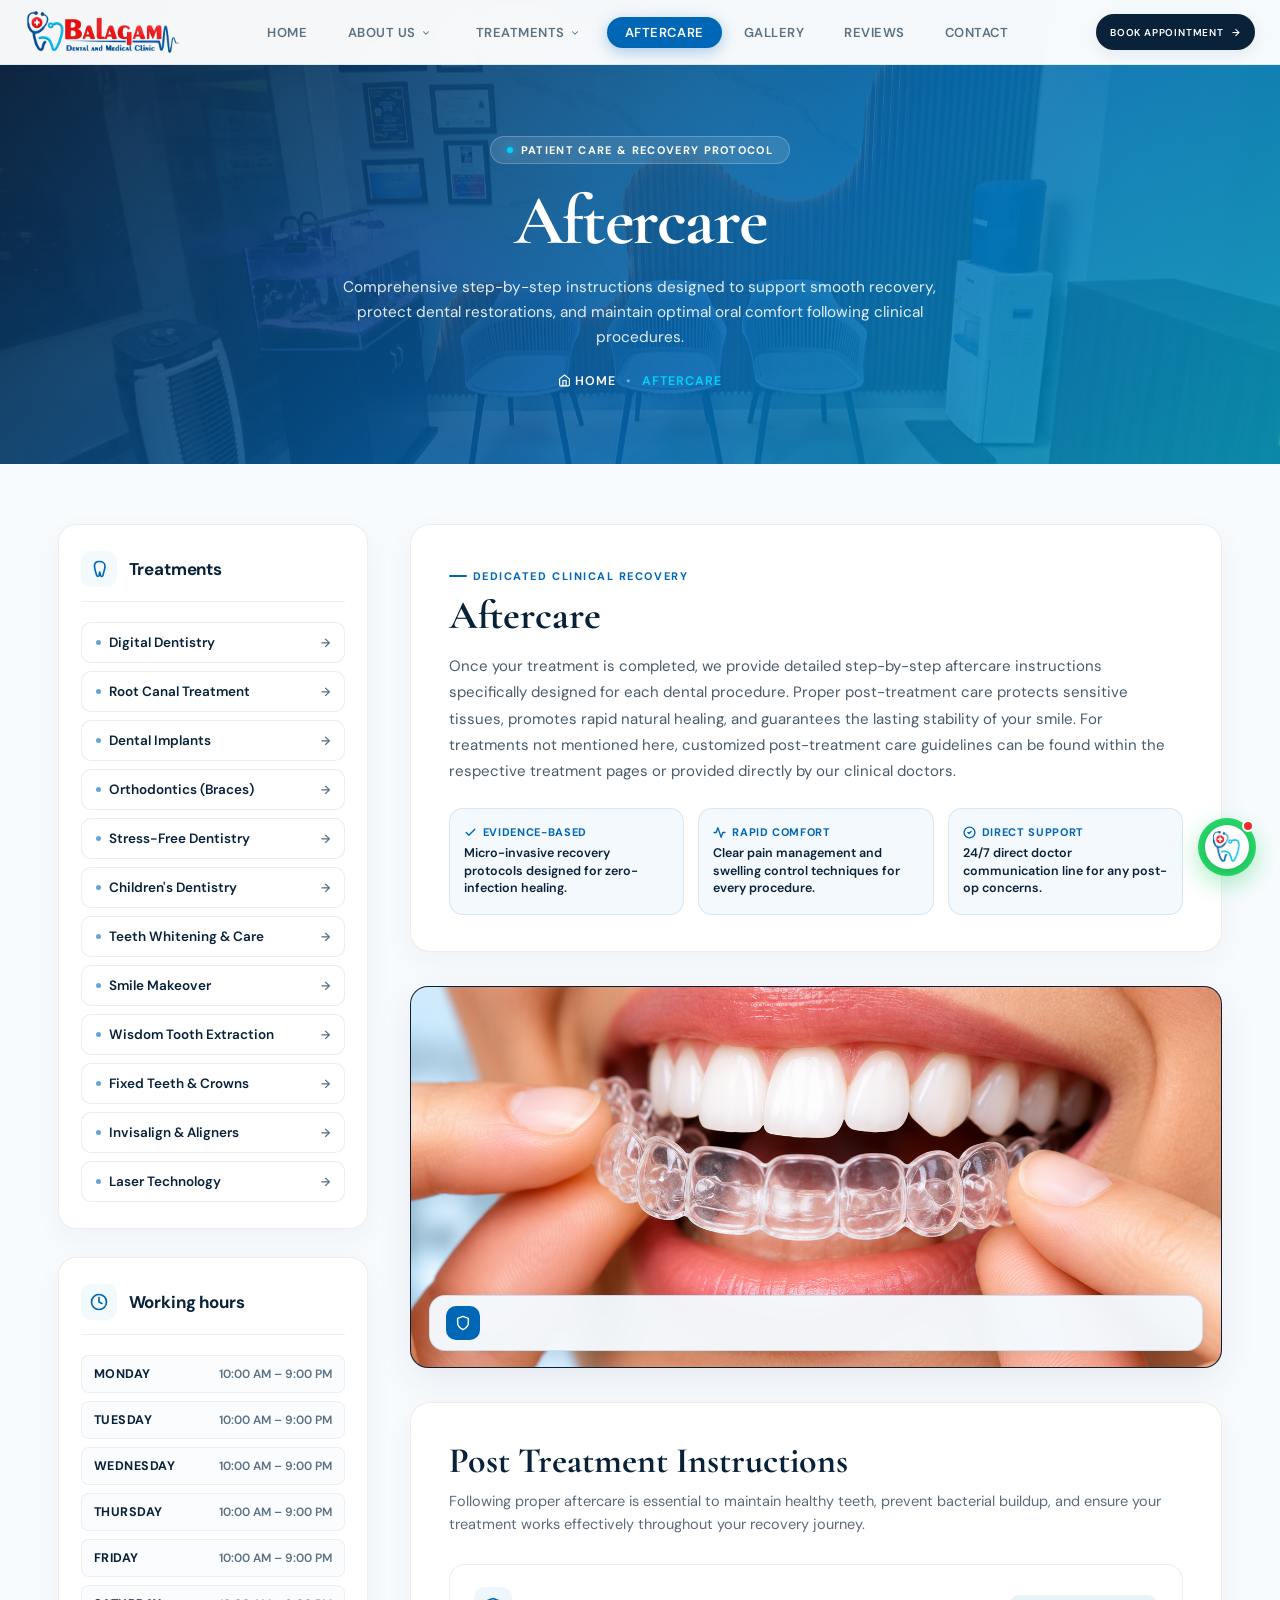
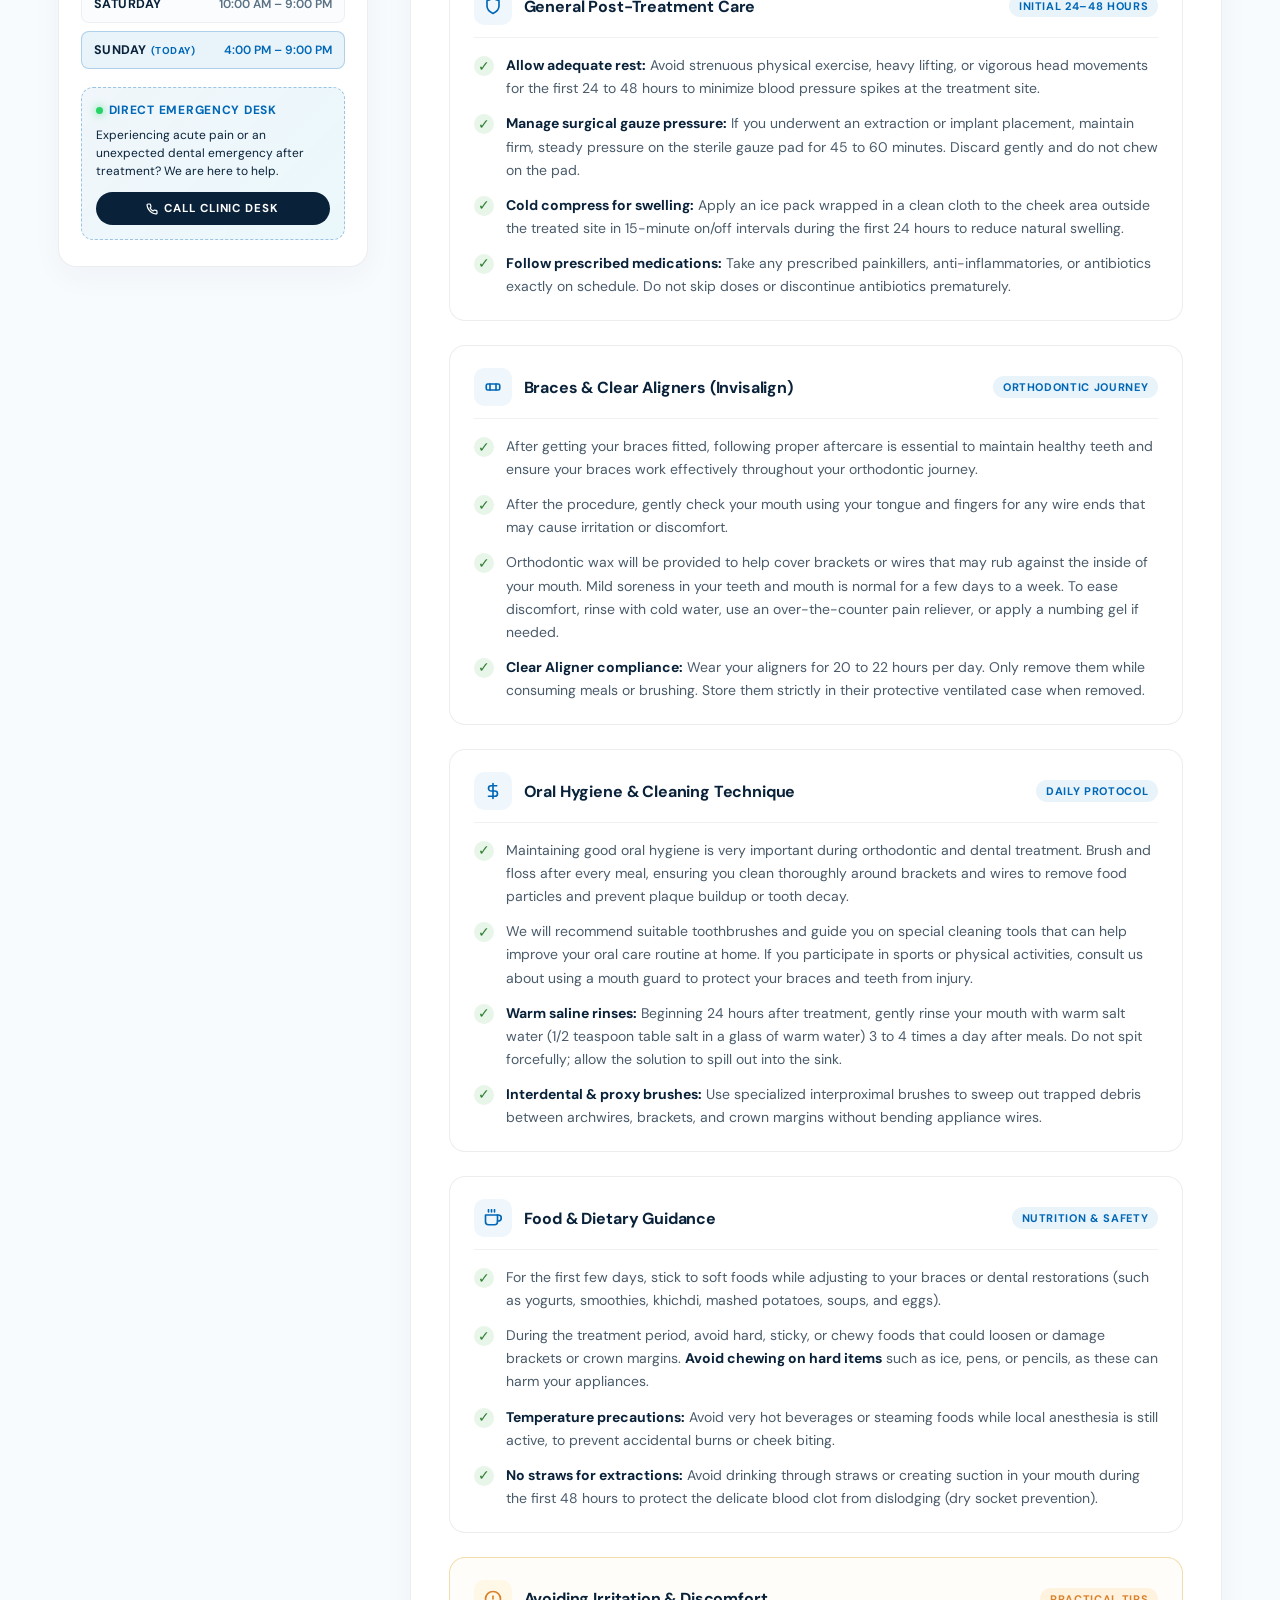
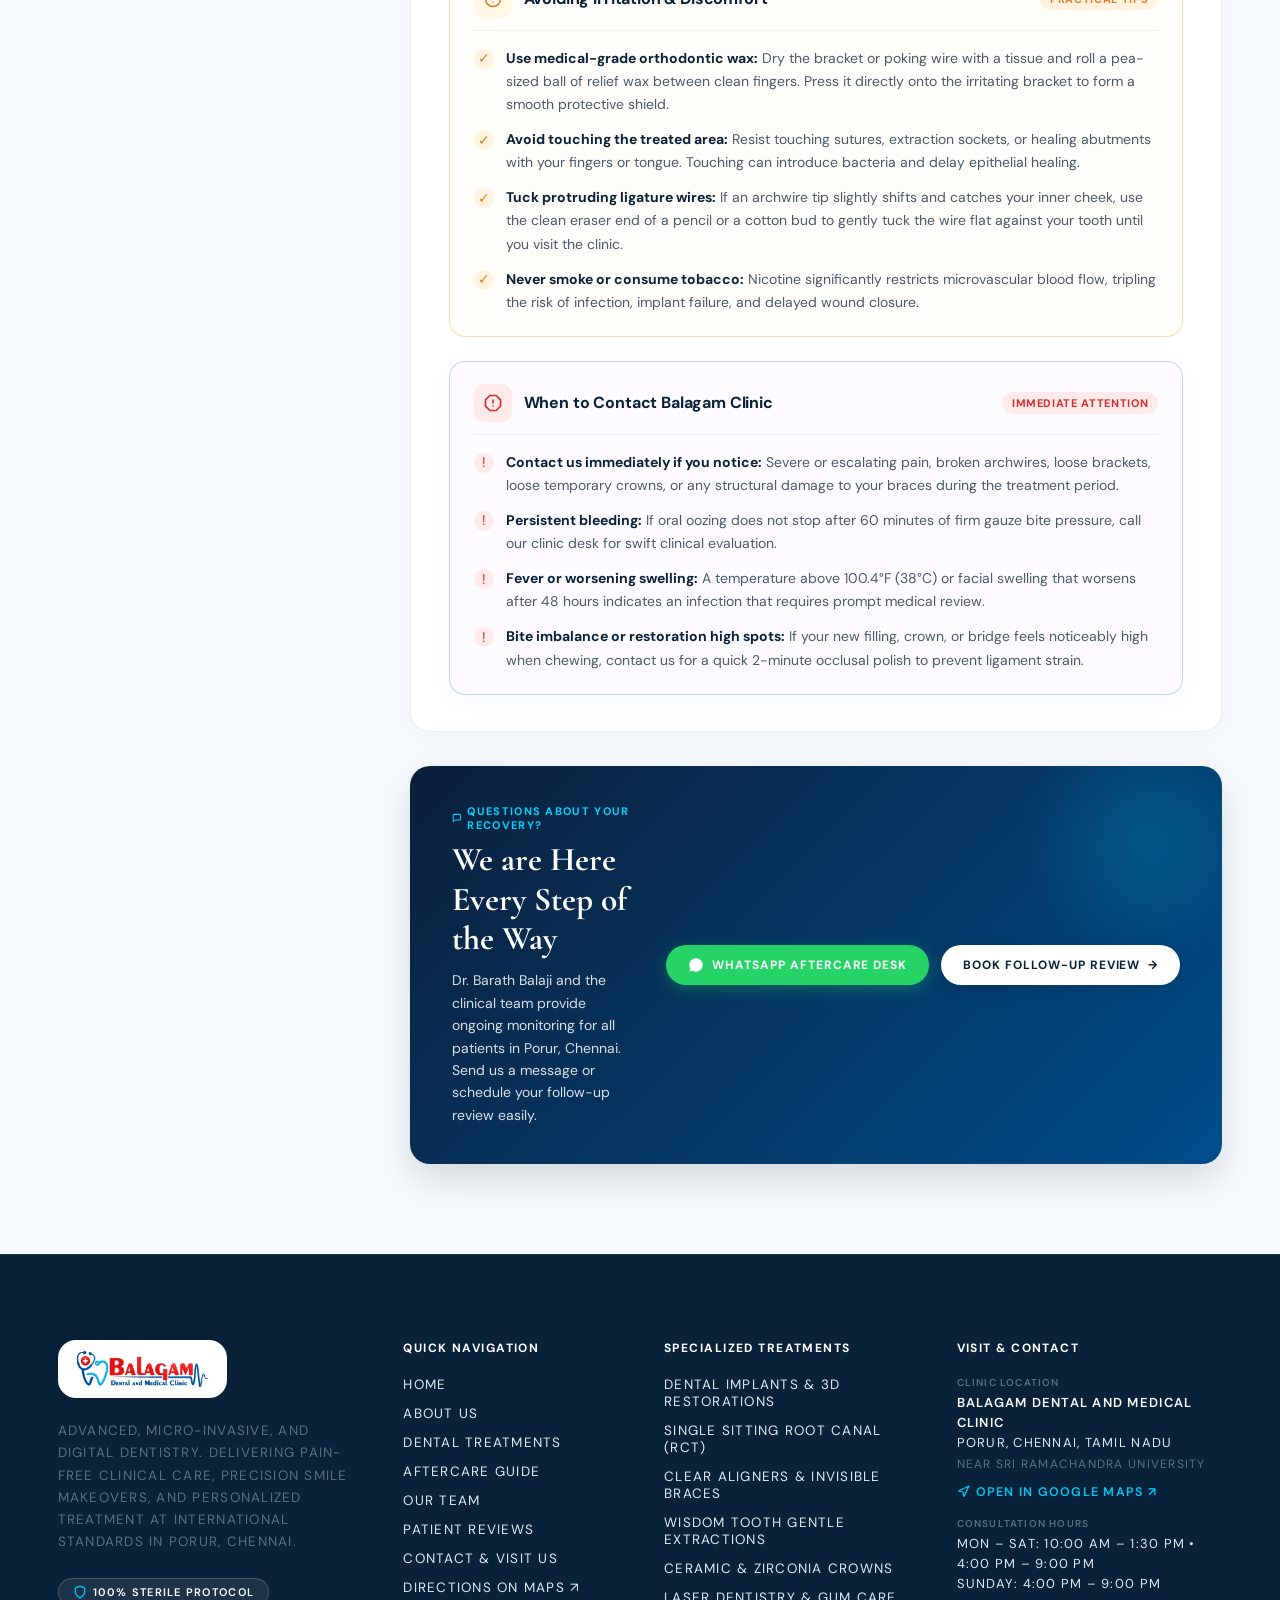
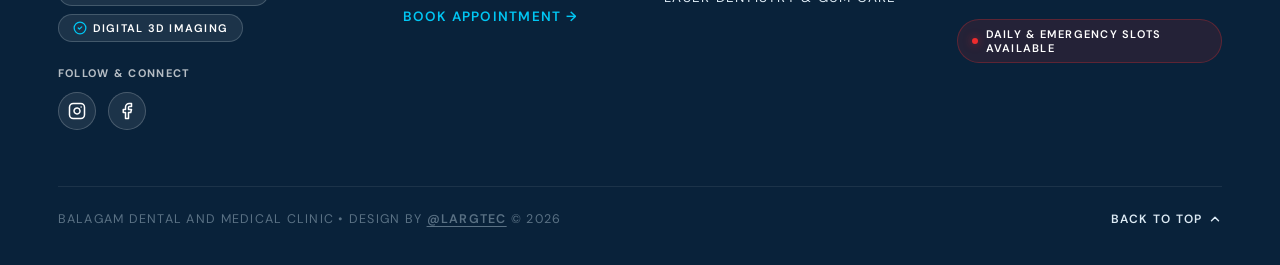
==== commit 5d3d78e0: "feat: add specialist team slider component along with new gallery and contact pages" ====
--- a/aftercare.html
+++ b/aftercare.html
@@ -252,7 +252,7 @@
                     </span>
                 </span>
             </a>
-            <a href="index.html#gallery" class="nav-link">
+            <a href="gallery.html" class="nav-link">
                 <span>Gallery</span>
                 <span class="blob-btn__inner" aria-hidden="true">
                     <span class="blob-btn__blobs">
@@ -274,7 +274,7 @@
                     </span>
                 </span>
             </a>
-            <a href="index.html#contact" class="nav-link">
+            <a href="contact.html" class="nav-link">
                 <span>Contact</span>
                 <span class="blob-btn__inner" aria-hidden="true">
                     <span class="blob-btn__blobs">
@@ -540,7 +540,7 @@
                         </svg>
                     </span>
                 </a>
-                <a href="index.html#gallery" class="mobile-nav-link" data-index="4">
+                <a href="gallery.html" class="mobile-nav-link" data-index="4">
                     <span class="mobile-nav-icon">
                         <svg width="19" height="19" viewBox="0 0 24 24" fill="none" stroke="currentColor"
                             stroke-width="2" stroke-linecap="round" stroke-linejoin="round">
@@ -573,7 +573,7 @@
                         </svg>
                     </span>
                 </a>
-                <a href="index.html#contact" class="mobile-nav-link" data-index="6">
+                <a href="contact.html" class="mobile-nav-link" data-index="6">
                     <span class="mobile-nav-icon">
                         <svg width="19" height="19" viewBox="0 0 24 24" fill="none" stroke="currentColor"
                             stroke-width="2" stroke-linecap="round" stroke-linejoin="round">
@@ -1437,7 +1437,7 @@
             <!-- Footer Bottom Bar -->
             <div class="footer-bottom-bar">
                 <div class="footer-credit">
-                    Balagam Dental and Medical Clinic Design By @Largtec – 2026
+                    Balagam Dental and Medical Clinic &bull; Design by <a href="https://largtec.com/" target="_blank" rel="noopener noreferrer" style="color: inherit; text-decoration: underline; text-underline-offset: 3px; font-weight: 600;">@Largtec</a> &copy; 2026
                 </div>
                 <div class="footer-bottom-links">
                     <a href="#top" class="back-to-top" aria-label="Back to top of page">
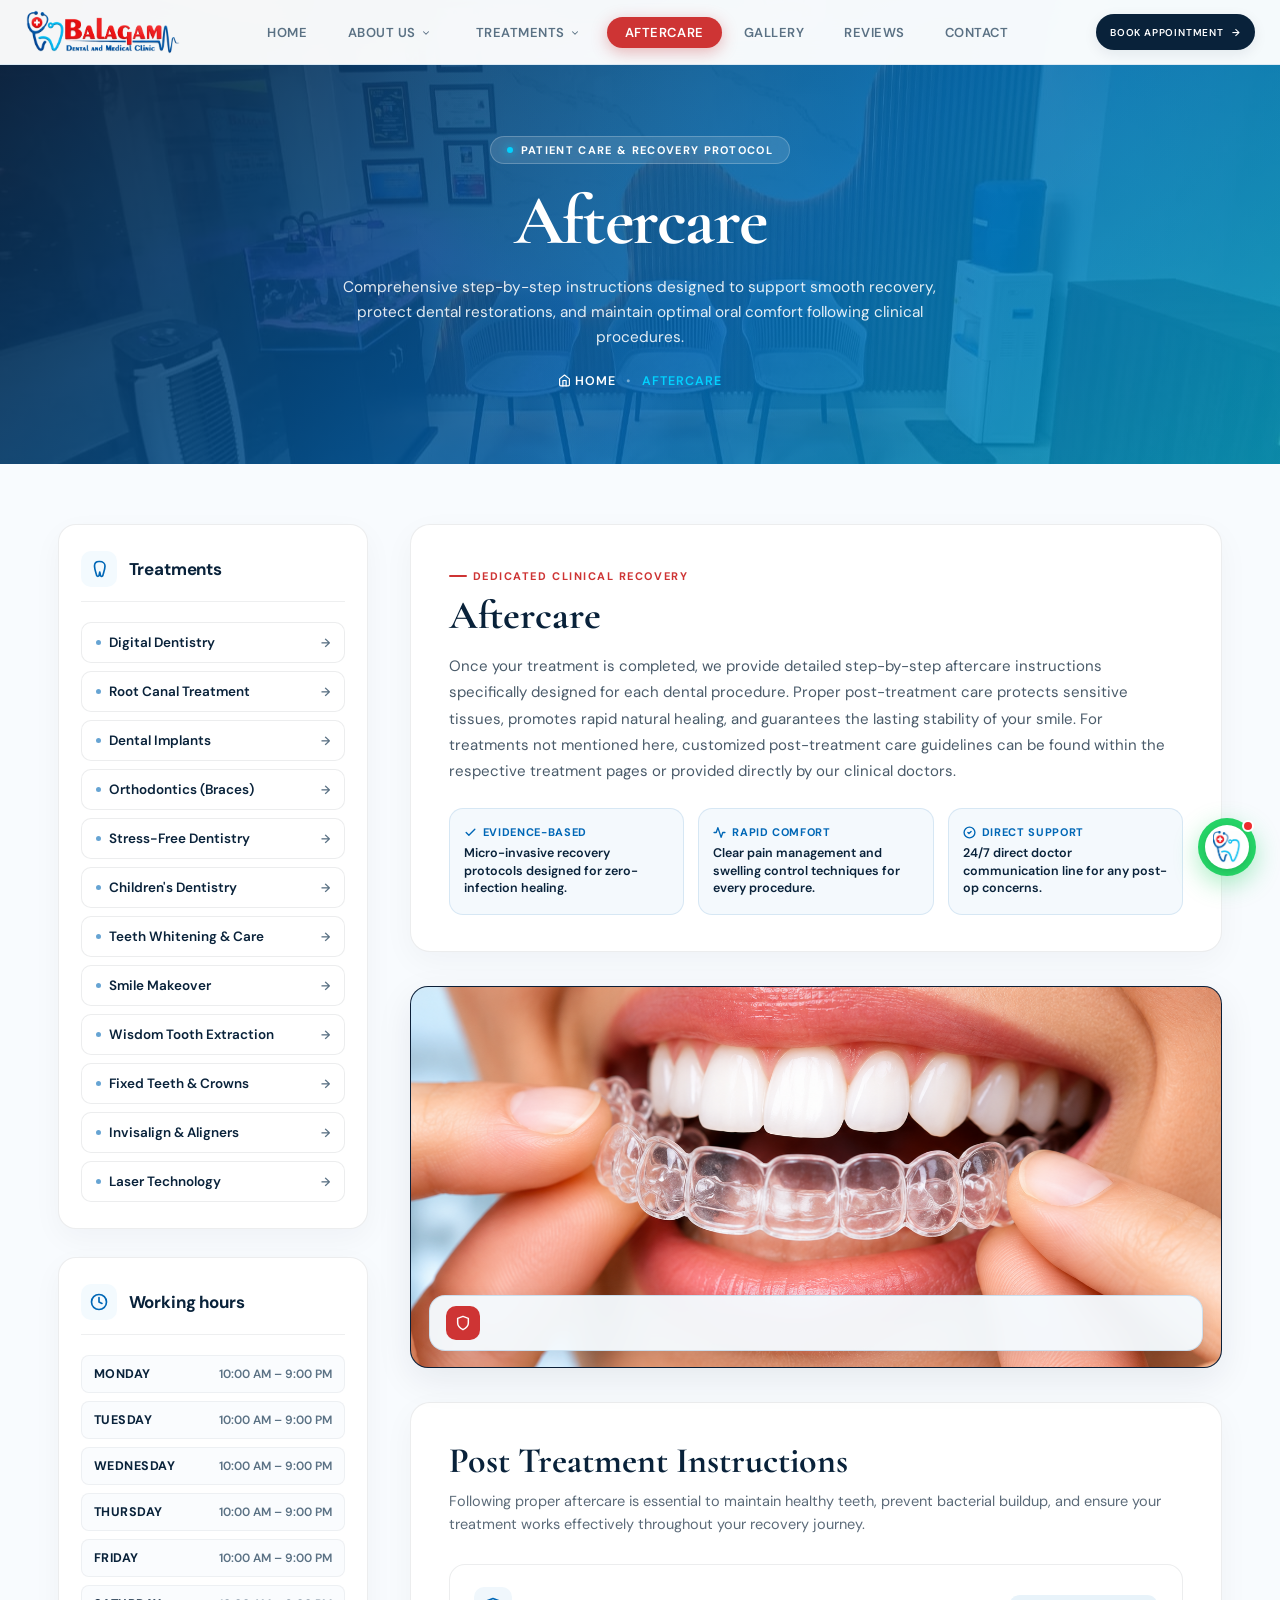
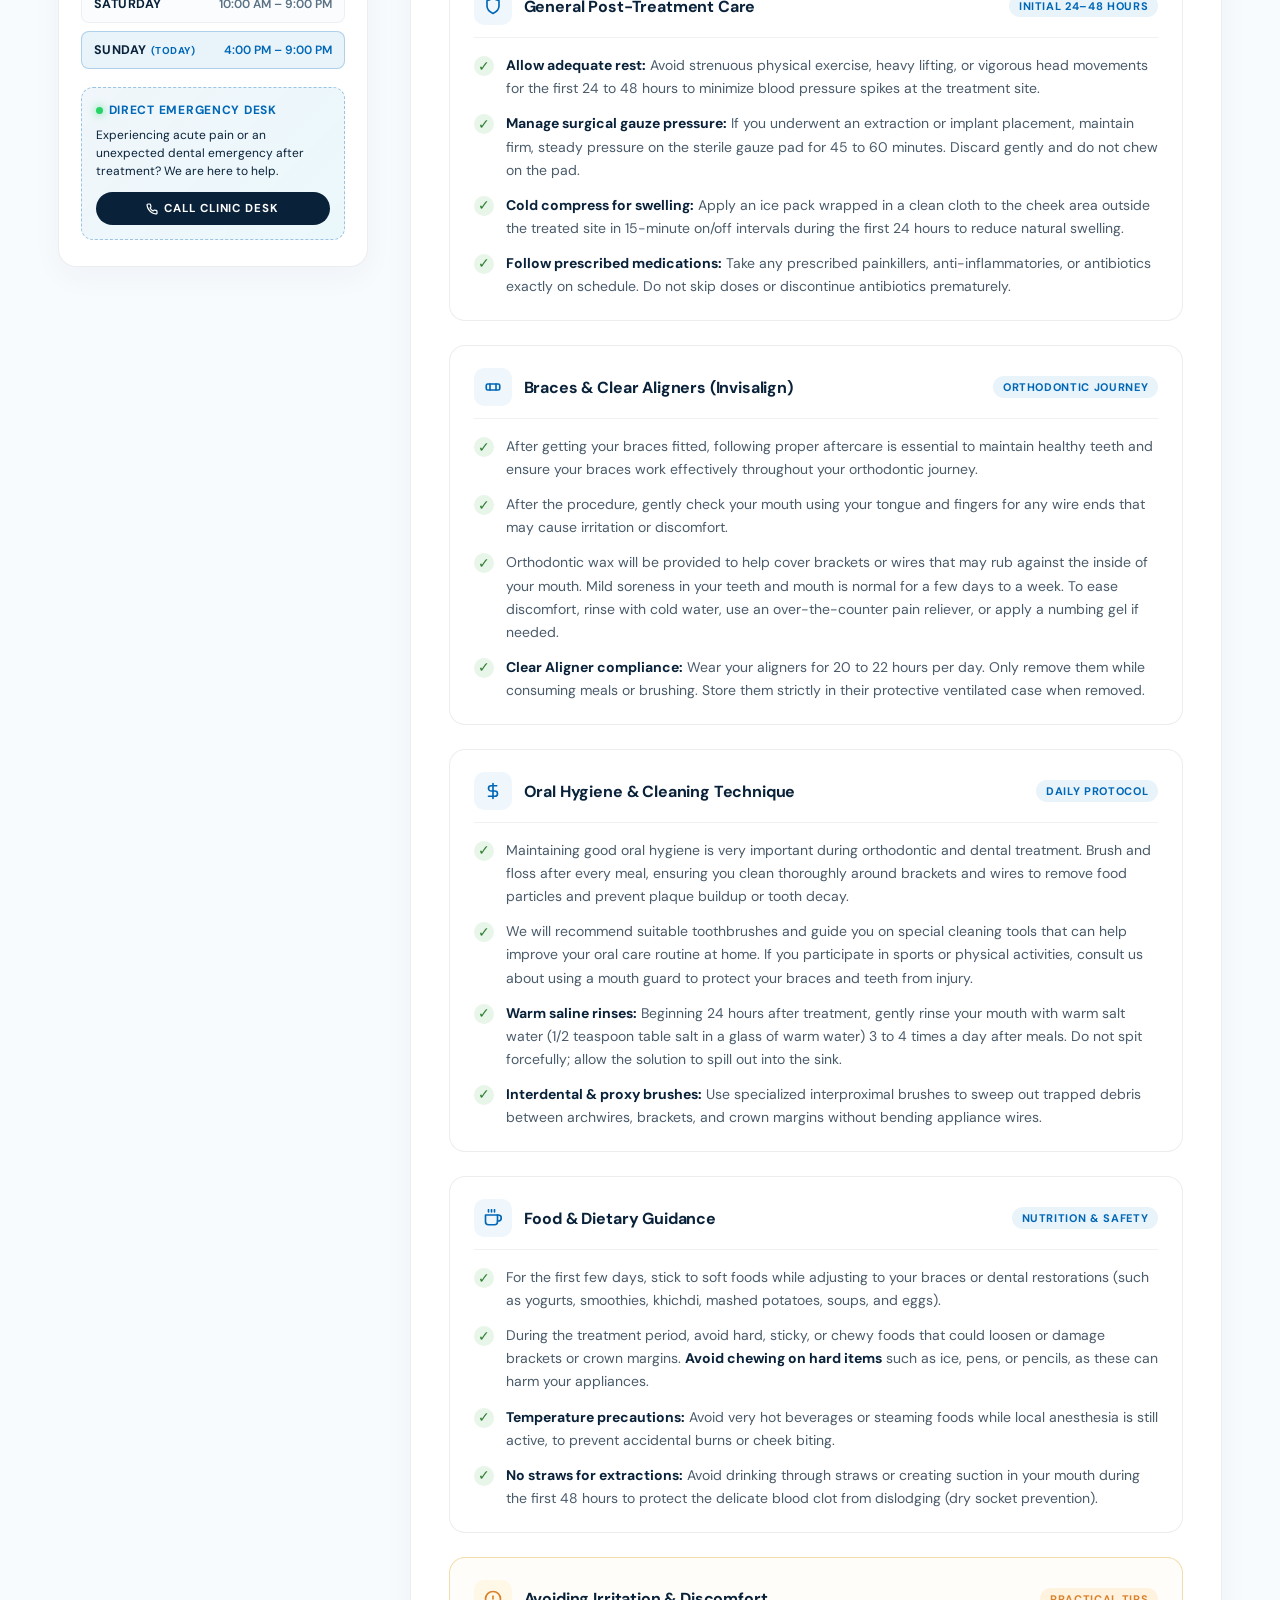
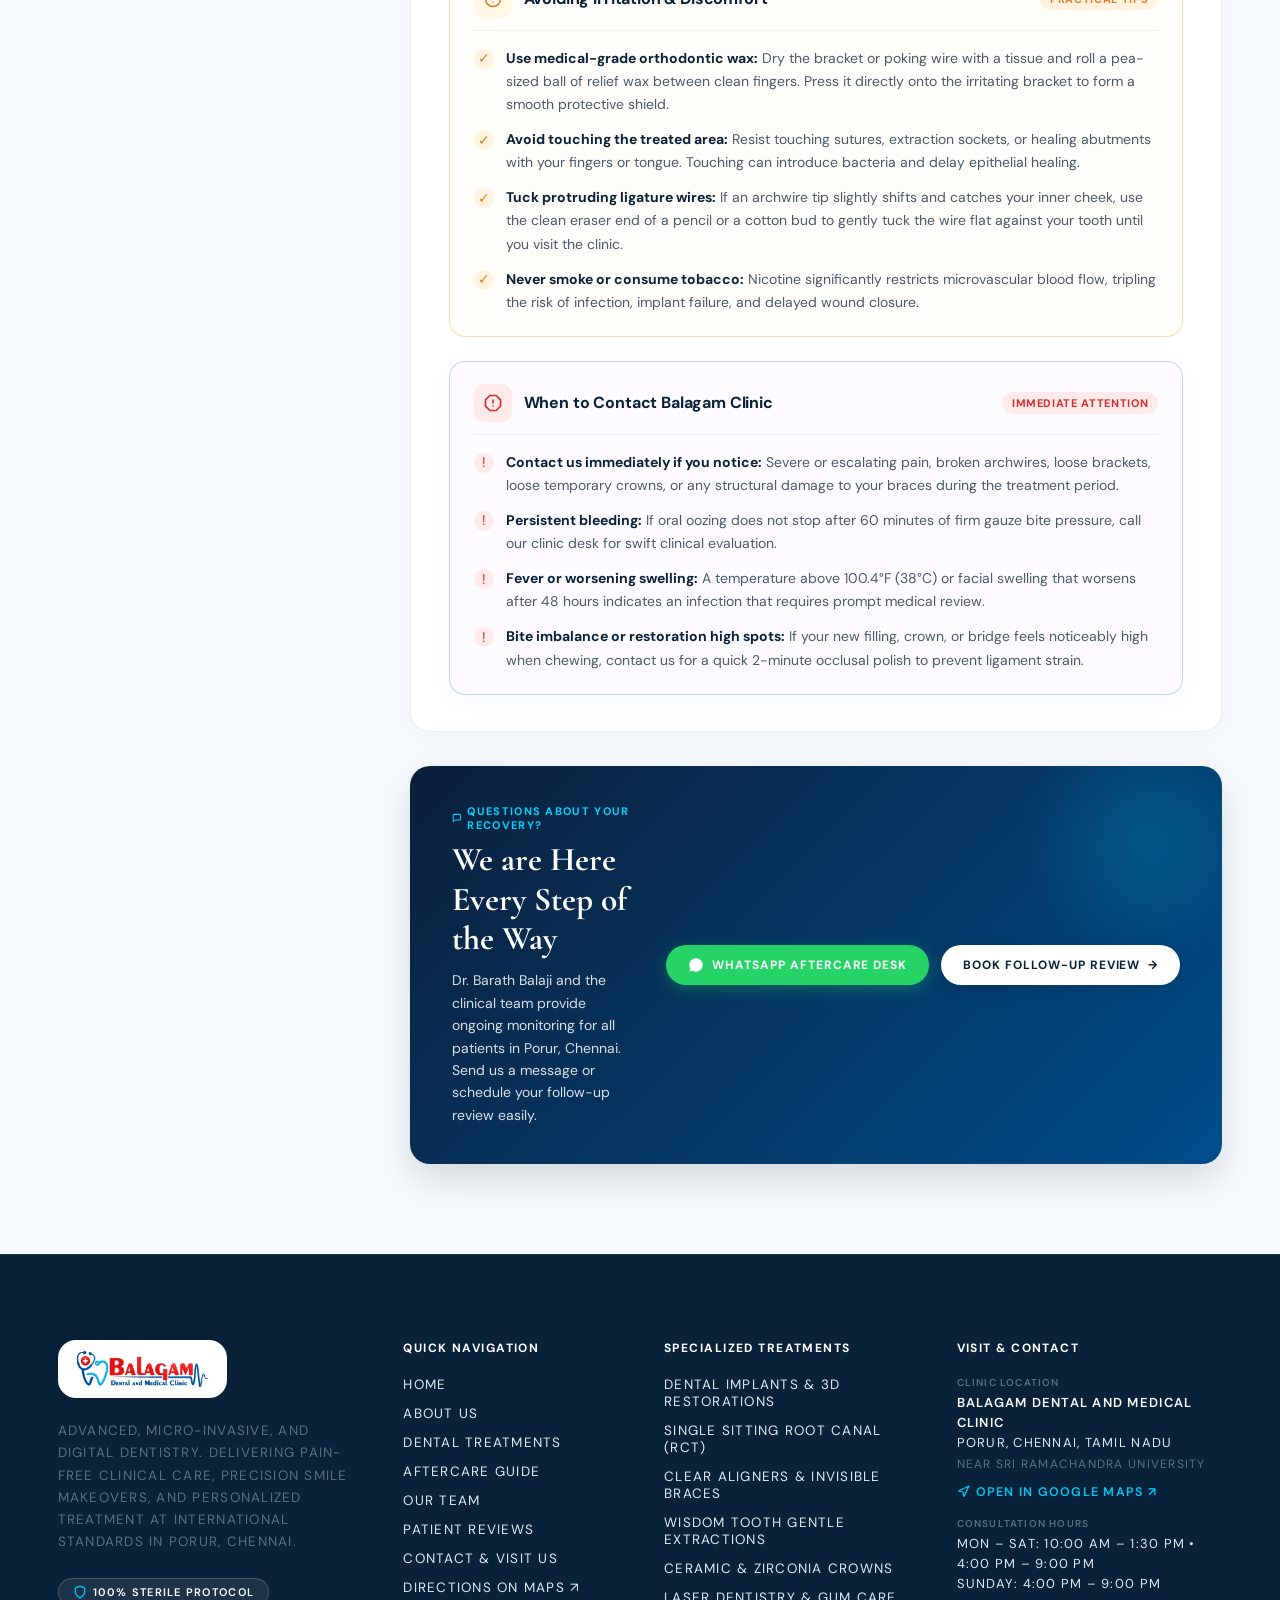
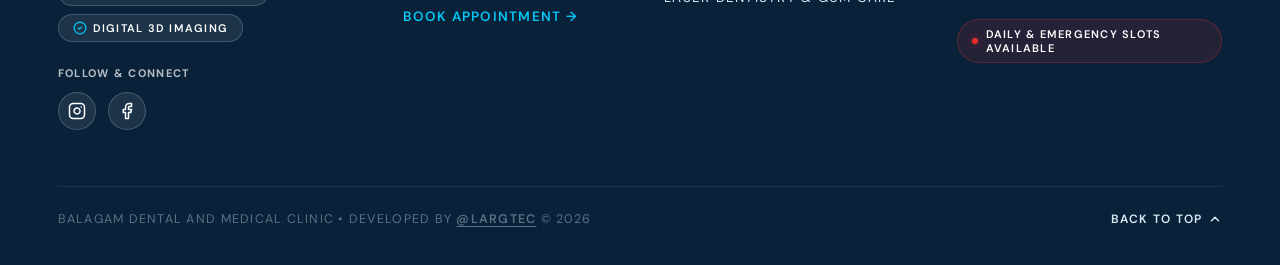
==== commit bdf09a6f: "style: update footer developer credit, hero video playback, and treatment navigation styles" ====
--- a/aftercare.html
+++ b/aftercare.html
@@ -1308,6 +1308,119 @@
         </div>
     </main>
 
+    <!-- APPOINTMENT BOOKING MODAL -->
+    <div class="appointment-modal" id="appointmentModal" role="dialog" aria-modal="true" aria-hidden="true">
+        <div class="modal-backdrop" id="modalBackdrop"></div>
+        <div class="modal-dialog">
+            <div class="modal-header">
+                <div class="modal-header-info">
+                    <span class="modal-eyebrow">Balagam Dental and Medical Clinic</span>
+                    <h3 class="modal-title">Schedule Your Consultation</h3>
+                    <p class="modal-subtitle">Porur, Chennai • Mon–Sat: 10 AM – 9 PM | Sun: 4 PM – 9 PM</p>
+                </div>
+                <button type="button" class="modal-close-btn" id="modalCloseBtn" aria-label="Close modal">✕</button>
+            </div>
+
+            <div class="modal-body">
+                <form class="appointment-form" id="appointmentForm">
+                    <div class="form-grid">
+                        <div class="form-group">
+                            <label for="appFullName" class="form-label">Full Name *</label>
+                            <input type="text" id="appFullName" class="form-input" placeholder="e.g. Rahul Sharma"
+                                required>
+                        </div>
+                        <div class="form-group">
+                            <label for="appPhone" class="form-label">Phone Number *</label>
+                            <input type="tel" id="appPhone" class="form-input" placeholder="e.g. +91 98765 43210"
+                                required>
+                        </div>
+                    </div>
+
+                    <div class="form-grid">
+                        <div class="form-group">
+                            <label for="appTreatment" class="form-label">Treatment of Interest</label>
+                            <select id="appTreatment" class="form-input form-select">
+                                <option value="General Consultation & X-ray">General Consultation &amp; X-ray</option>
+                                <option value="RCT (Root Canal)">RCT (Root Canal)</option>
+                                <option value="Dental Implant Fixing">Dental Implant Fixing</option>
+                                <option value="Wisdom Tooth Extraction">Wisdom Tooth Extraction</option>
+                                <option value="Ceramic Crowns & Bridges">Ceramic Crowns &amp; Bridges</option>
+                                <option value="Laser Dentistry">Laser Dentistry</option>
+                                <option value="Braces & Aligners">Braces &amp; Aligners</option>
+                                <option value="Complete Dentures">Complete Dentures</option>
+                                <option value="Tooth Coloured Fillings">Tooth Coloured Fillings</option>
+                                <option value="Other">Other Enquiry</option>
+                            </select>
+                        </div>
+                        <div class="form-group">
+                            <label for="appDate" class="form-label">Preferred Date</label>
+                            <input type="date" id="appDate" class="form-input">
+                        </div>
+                    </div>
+
+                    <div class="form-group">
+                        <label for="appMessage" class="form-label">Additional Note or Symptoms (Optional)</label>
+                        <textarea id="appMessage" class="form-input form-textarea" rows="3"
+                            placeholder="Tell us if you have pain, need an evening slot, or have previous X-rays..."></textarea>
+                    </div>
+
+                    <button type="submit" class="button form-submit-btn" id="appSubmitBtn">
+                        <span>REQUEST APPOINTMENT</span>
+                        <span class="btn-arrow">→</span>
+                    </button>
+
+                    <div class="form-success-msg" id="formSuccessMsg" style="display: none;" role="alert">
+                        <div class="form-success-header">
+                            <svg width="20" height="20" viewBox="0 0 24 24" fill="none" stroke="currentColor"
+                                stroke-width="2.2" stroke-linecap="round" stroke-linejoin="round">
+                                <path d="M22 11.08V12a10 10 0 1 1-5.93-9.14"></path>
+                                <polyline points="22 4 12 14.01 9 11.01"></polyline>
+                            </svg>
+                            <span class="form-success-title">Appointment Request Ready ✓</span>
+                        </div>
+                        <p class="form-success-note">Your booking message is prepared for +91 8870677523. Choose your
+                            preferred option to continue:</p>
+                        <div class="form-wa-actions" id="formWaActions">
+                            <a href="https://wa.me/918870677523" class="form-wa-btn form-wa-app-btn" id="waOpenAppBtn"
+                                target="_blank" rel="noopener noreferrer">
+                                <svg width="17" height="17" viewBox="0 0 24 24" fill="none" stroke="currentColor"
+                                    stroke-width="2.2" stroke-linecap="round" stroke-linejoin="round">
+                                    <path
+                                        d="M21 11.5a8.38 8.38 0 0 1-.9 3.8 8.5 8.5 0 0 1-7.6 4.7 8.38 8.38 0 0 1-3.8-.9L3 21l1.9-5.7a8.38 8.38 0 0 1-.9-3.8 8.5 8.5 0 0 1 4.7-7.6 8.38 8.38 0 0 1 3.8-.9h.5a8.48 8.48 0 0 1 8 8v.5z" />
+                                </svg>
+                                <span>Open app</span>
+                            </a>
+                            <a href="https://web.whatsapp.com/send?phone=918870677523"
+                                class="form-wa-btn form-wa-web-btn" id="waContinueWebBtn" target="_blank"
+                                rel="noopener noreferrer">
+                                <svg width="17" height="17" viewBox="0 0 24 24" fill="none" stroke="currentColor"
+                                    stroke-width="2.2" stroke-linecap="round" stroke-linejoin="round">
+                                    <rect x="2" y="3" width="20" height="14" rx="2" ry="2"></rect>
+                                    <line x1="8" y1="21" x2="16" y2="21"></line>
+                                    <line x1="12" y1="17" x2="12" y2="21"></line>
+                                </svg>
+                                <span>Continue to WhatsApp Web</span>
+                            </a>
+                        </div>
+                    </div>
+                </form>
+
+                <div class="modal-footer-call">
+                    <span>Prefer immediate booking?</span>
+                    <a href="tel:+918870677523" class="modal-call-link">
+                        <svg width="14" height="14" viewBox="0 0 24 24" fill="none" stroke="currentColor"
+                            stroke-width="2.2" stroke-linecap="round" stroke-linejoin="round">
+                            <path
+                                d="M22 16.92v3a2 2 0 0 1-2.18 2 19.79 19.79 0 0 1-8.63-3.07 19.5 19.5 0 0 1-3.07-8.67A2 2 0 0 1 4.11 2h3a2 2 0 0 1 2 1.72 12.84 12.84 0 0 0 .7 2.81 2 2 0 0 1-.45 2.11L8.09 9.91a16 16 0 0 0 6 6l1.27-1.27a2 2 0 0 1 2.11-.45 12.84 12.84 0 0 0 2.81.7A2 2 0 0 1 22 16.92z">
+                            </path>
+                        </svg>
+                        <span>Call +91 88706 77523</span>
+                    </a>
+                </div>
+            </div>
+        </div>
+    </div>
+
     <!-- ==========================================================================
          GLOBAL FOOTER (EXACT SAME AS MAIN SITE)
          ========================================================================== -->
@@ -1437,7 +1550,7 @@
             <!-- Footer Bottom Bar -->
             <div class="footer-bottom-bar">
                 <div class="footer-credit">
-                    Balagam Dental and Medical Clinic &bull; Design by <a href="https://largtec.com/" target="_blank" rel="noopener noreferrer" style="color: inherit; text-decoration: underline; text-underline-offset: 3px; font-weight: 600;">@Largtec</a> &copy; 2026
+                    Balagam Dental and Medical Clinic &bull; Developed by <a href="https://largtec.com/" target="_blank" rel="noopener noreferrer" style="color: inherit; text-decoration: underline; text-underline-offset: 3px; font-weight: 600;">@Largtec</a> &copy; 2026
                 </div>
                 <div class="footer-bottom-links">
                     <a href="#top" class="back-to-top" aria-label="Back to top of page">
--- a/style.css
+++ b/style.css
@@ -90,7 +90,7 @@
 /* Display headings — Cormorant Garamond */
 h1, h2 {
     font-family: var(--font-serif);
-    color: var(--dark-navy);
+    color:white;
 }
 
 /* UI headings — DM Sans (card titles, labels, subheadings) */
@@ -311,14 +311,14 @@
 }
 
 .dropdown-item:hover {
-    background: var(--light-bg);
-    color: var(--primary-blue);
+    background: rgba(206, 52, 52, 0.08);
+    color: #CE3434;
     transform: translateX(3px);
 }
 
 .dropdown-item.active {
-    background: var(--light-blue-tint);
-    color: var(--primary-blue);
+    background: rgba(206, 52, 52, 0.08);
+    color: #CE3434;
 }
 
 /* Ensure chevron on active/is-active pill matches white text */
@@ -421,7 +421,7 @@
 }
 
 .dropdown-view-all-link:hover {
-    color: var(--primary-blue-dark);
+    color: #CE3434;
     transform: translateX(3px);
 }
 
@@ -432,6 +432,7 @@
 
 .dropdown-view-all-link:hover .dropdown-arrow {
     transform: translateX(2px);
+    color: #CE3434;
 }
 
 /* Two-column balanced treatment grid */
@@ -502,20 +503,20 @@
 
 /* Hover effect on treatment items */
 .treatment-dropdown-item:hover {
-    background: #F3FAFE;
-    border-color: rgba(0, 103, 182, 0.16);
+    background: rgba(206, 52, 52, 0.06);
+    border-color: rgba(206, 52, 52, 0.2);
     transform: translateX(3px);
 }
 
 .treatment-dropdown-item:hover .item-icon-box {
-    background: var(--primary-blue);
+    background: #CE3434;
     color: #ffffff;
-    border-color: var(--primary-blue);
+    border-color: #CE3434;
     transform: scale(1.05);
 }
 
 .treatment-dropdown-item:hover .item-title {
-    color: var(--primary-blue);
+    color: #CE3434;
 }
 
 .treatments-dropdown-footer {
@@ -554,7 +555,7 @@
 }
 
 .dropdown-footer-cta:hover {
-    color: var(--primary-blue-dark);
+    color: #CE3434;
     transform: translateX(3px);
 }
 
@@ -644,13 +645,13 @@
 
 /* Inactive nav-link hover: subtle, preserves layout */
 .nav-link:not(.active):not(.is-active):hover {
-    color: var(--primary-blue, #0067B6);
-    background-color: rgba(0, 103, 182, 0.08);
+    color: #CE3434;
+    background-color: rgba(206, 52, 52, 0.08);
 }
 
 .nav-link:not(.active):not(.is-active):hover .dropdown-chevron {
-    color: var(--primary-blue, #0067B6);
-    stroke: var(--primary-blue, #0067B6);
+    color: #CE3434;
+    stroke: #CE3434;
 }
 
 /* Ensure text and SVG chevron stay on top of any animation */
@@ -663,17 +664,17 @@
 }
 
 /* ==========================================================================
-   SOLID BALAGAM BLUE #0067B6 ACTIVE BUTTON WITH SMOOTH BLOB EFFECT
+   SOLID BALAGAM RED #CE3434 ACTIVE BUTTON WITH SMOOTH BLOB EFFECT
    ========================================================================== */
 .nav-link.active,
 .nav-link.is-active,
 .blob-btn.active,
 .blob-btn.is-active {
-    background-color: #0067B6 !important;
-    background: #0067B6 !important;
+    background-color: #CE3434 !important;
+    background: #CE3434 !important;
     color: #FFFFFF !important;
     border-radius: 30px !important;
-    box-shadow: 0 4px 16px rgba(0, 103, 182, 0.32) !important;
+    box-shadow: 0 4px 16px rgba(206, 52, 52, 0.35) !important;
     font-weight: 600;
 }
 
@@ -713,7 +714,7 @@
     top: 0;
     width: 35%;
     height: 100%;
-    background: linear-gradient(135deg, #004D8A 0%, #0077C8 45%, #00C7F4 100%);
+    background: #CE3434;
     border-radius: 100%;
     transform: translate3d(0, 150%, 0) scale(1.6);
     transition: transform 0.45s cubic-bezier(0.16, 1, 0.3, 1);
@@ -732,6 +733,19 @@
 .blob-btn__blob:nth-child(2) { left: 30%; transition-delay: 0.08s; }
 .blob-btn__blob:nth-child(3) { left: 60%; transition-delay: 0.16s; }
 .blob-btn__blob:nth-child(4) { left: 90%; transition-delay: 0.24s; }
+
+/* Active and Hover blobs use Balagam Red #CE3434 */
+.blob-btn.active .blob-btn__blob,
+.blob-btn.is-active .blob-btn__blob,
+.nav-link.active .blob-btn__blob,
+.nav-link.is-active .blob-btn__blob {
+    background: #CE3434 !important;
+}
+
+.blob-btn:hover .blob-btn__blob,
+.nav-link:hover .blob-btn__blob {
+    background: #CE3434 !important;
+}
 
 /* Active and Hover States fill smoothly */
 .blob-btn.active .blob-btn__blob,
@@ -788,10 +802,10 @@
 }
 
 .book-btn:hover {
-    background: var(--btn-blue);
-    color: #FFFFFF;
+    background: rgb(206, 52, 52);
+    color: #ffffff;
     transform: perspective(400px) translateY(-3px) rotate(-1.8deg) scale(1.04);
-    box-shadow: 0 10px 24px rgba(0, 103, 182, 0.32);
+    box-shadow: 0 10px 24px rgba(206, 52, 52, 0.35);
 }
 
 .book-btn:active {
@@ -830,9 +844,9 @@
 }
 
 .hamburger-btn:hover {
-    background: var(--light-blue);
-    border-color: rgba(0, 103, 182, 0.3);
-    box-shadow: 0 4px 16px rgba(0, 103, 182, 0.16);
+    background: rgba(206, 52, 52, 0.08);
+    border-color: rgba(206, 52, 52, 0.4);
+    box-shadow: 0 4px 16px rgba(206, 52, 52, 0.2);
     transform: scale(1.04);
 }
 
@@ -991,15 +1005,15 @@
 
 .mobile-nav-link:hover,
 .mobile-nav-link:active {
-    background: var(--light-blue);
-    color: var(--primary-blue);
-    border-color: rgba(0, 103, 182, 0.15);
+    background: rgba(206, 52, 52, 0.08);
+    color: #CE3434;
+    border-color: rgba(206, 52, 52, 0.25);
 }
 
 .mobile-nav-link.active {
-    background: var(--light-blue);
-    color: var(--primary-blue);
-    border-color: rgba(0, 103, 182, 0.22);
+    background: rgba(206, 52, 52, 0.08);
+    color: #CE3434;
+    border-color: rgba(206, 52, 52, 0.25);
 }
 
 .mobile-nav-icon {
@@ -1016,13 +1030,18 @@
     transition: transform 0.25s ease, background 0.25s ease;
 }
 
-.mobile-nav-link:hover .mobile-nav-icon,
-.mobile-nav-link.active .mobile-nav-icon {
-    background: var(--primary-blue);
+.mobile-nav-link:hover .mobile-nav-icon {
+    background: #CE3434;
     color: #ffffff;
     transform: scale(1.08);
 }
 
+.mobile-nav-link.active .mobile-nav-icon {
+    background: #CE3434;
+    color: #ffffff;
+    transform: scale(1.08);
+}
+
 .mobile-nav-text {
     flex: 1;
 }
@@ -1034,9 +1053,13 @@
     transition: transform 0.25s ease, color 0.25s ease;
 }
 
-.mobile-nav-link:hover .mobile-nav-arrow,
+.mobile-nav-link:hover .mobile-nav-arrow {
+    color: #CE3434;
+    transform: translateX(4px);
+}
+
 .mobile-nav-link.active .mobile-nav-arrow {
-    color: var(--primary-blue);
+    color: #CE3434;
     transform: translateX(4px);
 }
 
@@ -1121,11 +1144,16 @@
 }
 
 .mobile-sub-link:hover,
-.mobile-sub-link:active,
+.mobile-sub-link:active {
+    background: rgba(206, 52, 52, 0.08);
+    color: #CE3434;
+    border-color: rgba(206, 52, 52, 0.25);
+}
+
 .mobile-sub-link.active {
-    background: var(--light-blue);
-    color: var(--primary-blue);
-    border-color: rgba(0, 103, 182, 0.18);
+    background: rgba(206, 52, 52, 0.08);
+    color: #CE3434;
+    border-color: rgba(206, 52, 52, 0.25);
 }
 
 .mobile-sub-content {
@@ -1148,9 +1176,14 @@
     transition: transform 0.2s ease, background 0.2s ease, color 0.2s ease;
 }
 
-.mobile-sub-link:hover .mobile-sub-icon,
+.mobile-sub-link:hover .mobile-sub-icon {
+    background: #CE3434;
+    color: #ffffff;
+    transform: scale(1.06);
+}
+
 .mobile-sub-link.active .mobile-sub-icon {
-    background: var(--primary-blue);
+    background: #CE3434;
     color: #ffffff;
     transform: scale(1.06);
 }
@@ -1167,9 +1200,13 @@
     transition: transform 0.2s ease, color 0.2s ease;
 }
 
-.mobile-sub-link:hover .mobile-sub-arrow,
+.mobile-sub-link:hover .mobile-sub-arrow {
+    color: #CE3434;
+    transform: translateX(3px);
+}
+
 .mobile-sub-link.active .mobile-sub-arrow {
-    color: var(--primary-blue);
+    color: #CE3434;
     transform: translateX(3px);
 }
 
@@ -1241,9 +1278,9 @@
 
 .mobile-menu-cta:hover,
 .mobile-menu-cta:active {
-    background: var(--primary-blue);
+    background: #CE3434;
     transform: translateY(-2px);
-    box-shadow: 0 8px 24px rgba(0, 103, 182, 0.28);
+    box-shadow: 0 8px 24px rgba(206, 52, 52, 0.35);
 }
 
 .mobile-quick-actions {
@@ -1271,8 +1308,8 @@
 .mobile-action-pill:hover,
 .mobile-action-pill:active {
     background: #ffffff;
-    border-color: var(--primary-blue);
-    color: var(--primary-blue);
+    border-color: #CE3434;
+    color: #CE3434;
     transform: translateY(-1.5px);
 }
 
@@ -1282,8 +1319,8 @@
 
 .mobile-action-wa:hover,
 .mobile-action-wa:active {
-    background: #25D366;
-    border-color: #25D366;
+    background: #CE3434;
+    border-color: #CE3434;
     color: #ffffff;
 }
 
@@ -1410,8 +1447,7 @@
     -webkit-user-select: none;
     border: none;
     outline: none;
-    opacity: 0;
-    animation: heroVideoFadeIn 0.8s ease forwards;
+    opacity: 1;
     transition: opacity 0.6s ease;
 }
 
@@ -1477,7 +1513,7 @@
 .intro-tag-accent {
     width: 24px;
     height: 1.5px;
-    background: var(--primary-blue);
+    background: #CE3434;
     display: inline-block;
 }
 
@@ -1632,8 +1668,8 @@
     width: 8px;
     height: 8px;
     border-radius: 50%;
-    background: var(--primary-blue);
-    box-shadow: 0 0 0 3px rgba(0, 103, 182, 0.15);
+    background: #CE3434;
+    box-shadow: 0 0 0 3px rgba(206, 52, 52, 0.2);
     flex-shrink: 0;
 }
 
@@ -1881,7 +1917,7 @@
     width: 28px;
     height: 2px;
     border-radius: 2px;
-    background: var(--primary-blue);
+    background: #CE3434;
     flex-shrink: 0;
 }
 
@@ -1897,7 +1933,7 @@
 
 .clinic-video-heading-accent {
     font-style: italic;
-    color: var(--primary-blue);
+    color: #CE3434;
 }
 
 .clinic-video-desc {
@@ -1937,9 +1973,10 @@
 
 .clinic-video-cta:hover {
     background: transparent;
-    color: var(--primary-blue);
+    color: #CE3434;
+    border-color: #CE3434;
     transform: translateY(-2px);
-    box-shadow: 0 8px 24px rgba(0, 103, 182, 0.18);
+    box-shadow: 0 8px 24px rgba(206, 52, 52, 0.25);
 }
 
 .clinic-video-cta-arrow {
@@ -1949,6 +1986,7 @@
 
 .clinic-video-cta:hover .clinic-video-cta-arrow {
     transform: translateX(4px);
+    color: #CE3434;
 }
 
 /* ── RIGHT: Video Frame ── */
@@ -2212,7 +2250,7 @@
     display: inline-block;
     width: 28px;
     height: 2px;
-    background: var(--primary-blue);
+    background: #CE3434;
 }
 
 .dr-profile-heading {
@@ -2229,7 +2267,7 @@
 .dr-name-accent {
     font-family: var(--font-serif);
     font-style: italic;
-    color: var(--primary-blue);
+    color: #CE3434;
 }
 
 .dr-profile-subtitle {
@@ -2269,12 +2307,28 @@
     box-shadow: var(--shadow-card);
     flex: 1;
     min-width: 110px;
-    transition: box-shadow 0.25s ease, transform 0.25s ease;
+    transition: background 0.3s ease, border-color 0.3s ease, box-shadow 0.3s ease, transform 0.3s ease, color 0.3s ease;
 }
 
 .dr-stat-card:hover {
-    transform: translateY(-2px);
-    box-shadow: var(--shadow-lg);
+    background: #CE3434 !important;
+    border-color: #CE3434 !important;
+    transform: translateY(-5px);
+    box-shadow: 0 14px 30px rgba(206, 52, 52, 0.35);
+}
+
+.dr-stat-card:hover .dr-stat-val {
+    color: #ffffff !important;
+}
+
+.dr-stat-card:hover .dr-stat-lbl {
+    color: rgba(255, 255, 255, 0.95) !important;
+}
+
+.dr-stat-card:hover .dr-stat-icon {
+    background: rgba(255, 255, 255, 0.22) !important;
+    color: #ffffff !important;
+    transform: scale(1.12) rotate(6deg);
 }
 
 .dr-stat-icon {
@@ -2287,6 +2341,7 @@
     justify-content: center;
     color: var(--primary-blue);
     margin-bottom: 2px;
+    transition: transform 0.3s ease, background 0.3s ease, color 0.3s ease;
 }
 
 .dr-stat-val {
@@ -2296,6 +2351,7 @@
     color: var(--dark-navy);
     letter-spacing: -.03em;
     line-height: 1;
+    transition: color 0.3s ease;
 }
 
 .dr-stat-lbl {
@@ -2305,6 +2361,7 @@
     letter-spacing: .08em;
     color: var(--text-secondary);
     line-height: 1.4;
+    transition: color 0.3s ease;
 }
 
 /* CTAs */
@@ -2333,9 +2390,9 @@
 }
 
 .dr-consult-btn:hover {
-    background: var(--primary-blue);
+    background: #CE3434;
     transform: translateY(-2px);
-    box-shadow: 0 8px 22px rgba(0,103,182,0.22);
+    box-shadow: 0 8px 22px rgba(206, 52, 52, 0.35);
 }
 
 .dr-btn-arrow {
@@ -2372,7 +2429,7 @@
 }
 
 .dr-video-btn:hover .dr-play-icon {
-    background: var(--primary-blue);
+    background: #CE3434;
     color: #ffffff;
     transform: scale(1.08);
 }
@@ -2681,7 +2738,7 @@
 .dr-associate-name em {
     font-family: var(--font-serif);
     font-style: italic;
-    color: var(--primary-blue);
+    color: #CE3434;
 }
 
 .dr-associate-role {
@@ -2737,7 +2794,8 @@
 }
 
 .dr-assoc-cta:hover {
-    background: var(--primary-blue);
+    background: #CE3434;
+    border-color: #CE3434;
     color: #ffffff;
 }
 
@@ -2957,8 +3015,8 @@
 }
 
 .treatment-card:hover {
-    box-shadow: 0 20px 42px -6px rgba(0, 103, 182, 0.18), 0 8px 20px rgba(9, 34, 58, 0.08);
-    border-color: rgba(0, 103, 182, 0.35);
+    box-shadow: 0 20px 42px -6px rgba(206, 52, 52, 0.22), 0 8px 20px rgba(9, 34, 58, 0.08);
+    border-color: #CE3434;
 }
 
 /* Specular Light/Magnetic Glare Overlay */
@@ -2969,8 +3027,8 @@
     border-radius: inherit;
     background: radial-gradient(
         circle 220px at var(--magnetic-glare-x, 50%) var(--magnetic-glare-y, 50%),
-        rgba(0, 199, 244, 0.16),
-        rgba(0, 103, 182, 0.04) 40%,
+        rgba(206, 52, 52, 0.16),
+        rgba(206, 52, 52, 0.04) 40%,
         transparent 80%
     );
     opacity: 0;
@@ -3028,7 +3086,7 @@
 }
 
 .treatment-card:hover .treatment-card-badge {
-    background: var(--primary-blue);
+    background: #CE3434;
     color: #ffffff;
     transform: scale(1.06);
 }
@@ -3091,13 +3149,53 @@
 }
 
 .treatment-card:hover .treatment-arrow-btn {
-    background: var(--primary-blue);
+    background: #CE3434;
     color: #ffffff;
     transform: translateX(3px);
 }
 
 .treatment-arrow-btn svg {
     display: block;
+}
+
+/* Dedicated Treatments Page Link CTA — default blue background, turns Red on hover */
+.treatments-all-btn-wrap {
+    text-align: center;
+    margin-top: 36px;
+}
+
+.treatments-explore-btn {
+    display: inline-flex;
+    align-items: center;
+    gap: 8px;
+    padding: 13px 28px;
+    background: var(--primary-blue) !important;
+    color: #ffffff !important;
+    border-radius: var(--radius-pill);
+    font-size: 12.5px;
+    font-weight: 700;
+    text-transform: uppercase;
+    letter-spacing: .1em;
+    text-decoration: none;
+    box-shadow: 0 4px 18px rgba(0, 103, 182, 0.25) !important;
+    transition: background 0.25s ease, transform 0.25s ease, box-shadow 0.25s ease, color 0.25s ease;
+    cursor: pointer;
+}
+
+.treatments-explore-btn:hover,
+.treatments-all-btn-wrap a:hover {
+    background: #CE3434 !important;
+    color: #ffffff !important;
+    transform: translateY(-2px);
+    box-shadow: 0 8px 22px rgba(206, 52, 52, 0.35) !important;
+}
+
+.treatments-explore-btn .btn-arrow {
+    transition: transform 0.2s ease;
+}
+
+.treatments-explore-btn:hover .btn-arrow {
+    transform: translateX(4px);
 }
 
 /* ==========================================================================
@@ -3150,7 +3248,7 @@
 .tag-accent {
     width: 24px;
     height: 1.5px;
-    background: var(--primary-blue);
+    background: #CE3434;
     display: inline-block;
 }
 
@@ -3249,7 +3347,8 @@
 .team-card.team-slide-left.is-revealed:hover,
 .team-card.team-slide-right.is-revealed:hover {
     transform: translateY(-7px) !important;
-    box-shadow: 0 16px 42px rgba(0, 103, 182, 0.15);
+    box-shadow: 0 16px 42px rgba(206, 52, 52, 0.2);
+    border-color: rgba(206, 52, 52, 0.4);
 }
 
 /* Portrait area: 420px wide × 400px tall */
@@ -3470,10 +3569,10 @@
 }
 
 .clinic-arrow-btn:hover {
-    background: var(--cyan);
-    color: #072238;
-    border-color: var(--cyan);
-    box-shadow: 0 6px 22px rgba(0, 199, 244, 0.5);
+    background: #CE3434;
+    color: #ffffff;
+    border-color: #CE3434;
+    box-shadow: 0 6px 22px rgba(206, 52, 52, 0.4);
     transform: scale(1.08);
 }
 
@@ -3539,7 +3638,7 @@
 .clinic-featured-case:hover {
     transform: translateY(-3px);
     box-shadow: 0 20px 48px rgba(0, 0, 0, 0.45);
-    border-color: var(--cyan);
+    border-color: #CE3434;
 }
 
 .clinic-featured-case:hover .clinic-case-img {
@@ -3641,7 +3740,7 @@
 .clinic-grid-case:hover {
     transform: translateY(-2px);
     box-shadow: 0 10px 24px rgba(0, 0, 0, 0.35);
-    border-color: rgba(0, 199, 244, 0.5);
+    border-color: #CE3434;
 }
 
 .clinic-grid-case:hover .clinic-case-img {
@@ -3697,6 +3796,39 @@
 
 .clinic-dot {
     display: none;
+}
+
+/* Gallery Explore CTA Button — original clinic blue background, turns Red on hover */
+.gallery-explore-all-btn {
+    display: inline-flex;
+    align-items: center;
+    gap: 10px;
+    padding: 12px 30px;
+    background: #005CA9 !important;
+    color: #ffffff !important;
+    font-weight: 700;
+    font-size: 0.92rem;
+    border-radius: 9999px;
+    text-decoration: none;
+    box-shadow: 0 4px 16px rgba(0, 92, 169, 0.25) !important;
+    transition: background 0.25s ease, transform 0.25s ease, box-shadow 0.25s ease, color 0.25s ease;
+    cursor: pointer;
+}
+
+.gallery-explore-all-btn:hover {
+    background: #CE3434 !important;
+    color: #ffffff !important;
+    box-shadow: 0 8px 22px rgba(206, 52, 52, 0.35) !important;
+    transform: translateY(-2px);
+}
+
+.gallery-explore-all-btn .gallery-btn-arrow {
+    transition: transform 0.2s ease;
+    font-size: 1.05rem;
+}
+
+.gallery-explore-all-btn:hover .gallery-btn-arrow {
+    transform: translateX(4px);
 }
 
 /* Responsive Breakpoints */
@@ -3790,9 +3922,9 @@
 
     .clinic-mobile-nav-btn:hover,
     .clinic-mobile-nav-btn:active {
-        background: var(--primary-blue, #0067b6);
+        background: #CE3434;
         color: #ffffff;
-        border-color: var(--primary-blue, #0067b6);
+        border-color: #CE3434;
     }
 
     .clinic-mobile-counter {
@@ -3940,7 +4072,8 @@
 }
 
 .lightbox-close:hover {
-    background: rgba(255, 255, 255, 0.25);
+    background: #CE3434;
+    color: #ffffff;
     transform: scale(1.1);
 }
 
@@ -3954,8 +4087,9 @@
    ========================================================================== */
 .reviews-section {
     padding: 100px 4.5vw;
-    background: var(--bg-soft);
-    border-top: 1px solid var(--border-color);
+    background: linear-gradient(180deg, #E0EEF9 0%, #D5EAF7 100%);
+    border-top: 1px solid #BEDAEF;
+    border-bottom: 1px solid #BEDAEF;
     position: relative;
 }
 
@@ -4037,12 +4171,12 @@
 
 .reviews-carousel-wrap::before {
     left: 0;
-    background: linear-gradient(to right, var(--bg-soft) 20%, rgba(243, 250, 254, 0) 100%);
+    background: linear-gradient(to right, #DFEEF8 20%, rgba(223, 238, 248, 0) 100%);
 }
 
 .reviews-carousel-wrap::after {
     right: 0;
-    background: linear-gradient(to left, var(--bg-soft) 20%, rgba(243, 250, 254, 0) 100%);
+    background: linear-gradient(to left, #D5EAF7 20%, rgba(213, 234, 247, 0) 100%);
 }
 
 /* Prev / Next Arrow Buttons — positioned outside active card */
@@ -4068,10 +4202,10 @@
 }
 
 .carousel-nav-btn:hover {
-    background: var(--btn-blue);
-    border-color: var(--btn-blue);
+    background: #CE3434;
+    border-color: #CE3434;
     color: #FFFFFF;
-    box-shadow: 0 8px 22px rgba(0, 103, 182, 0.28);
+    box-shadow: 0 8px 22px rgba(206, 52, 52, 0.35);
     transform: translateY(-50%) scale(1.08);
 }
 
@@ -4312,10 +4446,10 @@
 }
 
 .reviews-cta-btn:hover {
-    background: var(--btn-blue);
+    background: #CE3434;
     color: #FFFFFF;
     transform: translateY(-2px);
-    box-shadow: 0 6px 18px rgba(0, 103, 182, 0.22);
+    box-shadow: 0 6px 18px rgba(206, 52, 52, 0.35);
 }
 
 /* Reviews / Carousel Responsive Breakpoints */
@@ -4431,7 +4565,7 @@
 .highlight-item:hover {
     transform: translateY(-4px);
     box-shadow: var(--shadow-lg);
-    border-color: var(--primary-blue);
+    border-color: #CE3434;
 }
 
 .highlight-icon {
@@ -4594,7 +4728,7 @@
 
 .about-sub-card:hover {
     transform: translateY(-3px);
-    border-color: var(--primary-blue);
+    border-color: #CE3434;
 }
 
 .sub-card-header {
@@ -4823,7 +4957,7 @@
     display: inline-block;
     width: 36px;
     height: 1.5px;
-    background: var(--cyan);
+    background: #CE3434;
     border-radius: 2px;
 }
 
@@ -4839,7 +4973,7 @@
 }
 
 .contact-title-blue {
-    color: var(--primary-blue);
+    color: #CE3434;
     display: inline-block;
 }
 
@@ -4881,8 +5015,8 @@
 
 .contact-pill-card:hover {
     transform: perspective(400px) translateY(-3px) rotate(-1deg) scale(1.02);
-    border-color: var(--primary-blue);
-    box-shadow: 0 8px 24px rgba(0, 103, 182, 0.14);
+    border-color: #CE3434;
+    box-shadow: 0 8px 24px rgba(206, 52, 52, 0.2);
 }
 
 .pill-icon-wrap {
@@ -4962,9 +5096,9 @@
 }
 
 .contact-btn-dark:hover {
-    background: var(--primary-blue-dark);
+    background: #CE3434;
     transform: perspective(400px) translateY(-3px) rotate(-1.8deg) scale(1.04);
-    box-shadow: 0 10px 26px rgba(0, 103, 182, 0.4);
+    box-shadow: 0 10px 26px rgba(206, 52, 52, 0.4);
 }
 
 .contact-btn-dark:active {
@@ -4999,9 +5133,9 @@
 }
 
 .contact-btn-outline:hover {
-    border-color: var(--primary-blue);
-    color: var(--primary-blue);
-    background: rgba(0, 103, 182, 0.06);
+    border-color: #CE3434;
+    color: #CE3434;
+    background: rgba(206, 52, 52, 0.08);
     transform: perspective(400px) translateY(-2px) rotate(1.2deg) scale(1.02);
 }
 
@@ -5041,21 +5175,23 @@
 }
 
 .contact-social-pill:hover {
+    background: #CE3434;
+    border-color: #CE3434;
     color: #ffffff;
 }
 
 .contact-social-insta:hover {
-    background: linear-gradient(45deg, #f09433 0%, #e6683c 25%, #dc2743 50%, #cc2366 75%, #bc1888 100%);
-    border-color: transparent;
+    background: #CE3434;
+    border-color: #CE3434;
     transform: perspective(400px) translateY(-4px) rotate(-10deg) scale(1.14);
-    box-shadow: 0 6px 18px rgba(220, 39, 67, 0.4);
+    box-shadow: 0 6px 18px rgba(206, 52, 52, 0.45);
 }
 
 .contact-social-fb:hover {
-    background: #1877F2;
-    border-color: #1877F2;
+    background: #CE3434;
+    border-color: #CE3434;
     transform: perspective(400px) translateY(-4px) rotate(10deg) scale(1.14);
-    box-shadow: 0 6px 18px rgba(24, 119, 242, 0.4);
+    box-shadow: 0 6px 18px rgba(206, 52, 52, 0.45);
 }
 
 .contact-social-pill:active {
@@ -5273,7 +5409,7 @@
 }
 
 .modal-close-btn:hover {
-    background: #0f1f2d;
+    background: #CE3434;
     color: #ffffff;
 }
 
@@ -5355,9 +5491,9 @@
 }
 
 .form-submit-btn:hover {
-    background: var(--primary-blue);
+    background: #CE3434;
     transform: perspective(400px) translateY(-3px) rotate(-1.5deg) scale(1.03);
-    box-shadow: 0 10px 24px rgba(0, 103, 182, 0.35);
+    box-shadow: 0 10px 24px rgba(206, 52, 52, 0.38);
 }
 
 .form-submit-btn:active {
@@ -5434,10 +5570,10 @@
 }
 
 .form-wa-app-btn:hover {
-    background: #1eb956;
+    background: #CE3434;
     color: #ffffff;
     transform: translateY(-1px);
-    box-shadow: 0 6px 16px rgba(37, 211, 102, 0.35);
+    box-shadow: 0 6px 16px rgba(206, 52, 52, 0.38);
 }
 
 .form-wa-web-btn {
@@ -5448,11 +5584,11 @@
 }
 
 .form-wa-web-btn:hover {
-    background: #f8fafc;
-    border-color: #94a3b8;
-    color: var(--primary-blue);
+    background: rgba(206, 52, 52, 0.08);
+    border-color: #CE3434;
+    color: #CE3434;
     transform: translateY(-1px);
-    box-shadow: 0 4px 12px rgba(0, 103, 182, 0.15);
+    box-shadow: 0 4px 12px rgba(206, 52, 52, 0.15);
 }
 
 .modal-footer-call {
@@ -5476,6 +5612,7 @@
 }
 
 .modal-call-link:hover {
+    color: #CE3434;
     text-decoration: underline;
 }
 
@@ -5691,7 +5828,7 @@
 }
 
 .footer-links-list li a:hover {
-    color: var(--primary-blue);
+    color: #CE3434;
     transform: translateX(3px);
 }
 
@@ -5701,7 +5838,7 @@
 }
 
 .footer-links-list li a.footer-highlight-link:hover {
-    color: var(--light-blue);
+    color: #CE3434;
 }
 
 /* Info Column */
@@ -5800,21 +5937,23 @@
 }
 
 .footer-social-btn:hover {
+    background: #CE3434;
+    border-color: #CE3434;
     color: #ffffff;
 }
 
 .footer-social-insta:hover {
-    background: linear-gradient(45deg, #f09433 0%, #e6683c 25%, #dc2743 50%, #cc2366 75%, #bc1888 100%);
-    border-color: transparent;
+    background: #CE3434;
+    border-color: #CE3434;
     transform: perspective(400px) translateY(-4px) rotate(-10deg) scale(1.14);
-    box-shadow: 0 8px 22px rgba(220, 39, 67, 0.5);
+    box-shadow: 0 8px 22px rgba(206, 52, 52, 0.45);
 }
 
 .footer-social-fb:hover {
-    background: #1877F2;
-    border-color: #1877F2;
+    background: #CE3434;
+    border-color: #CE3434;
     transform: perspective(400px) translateY(-4px) rotate(10deg) scale(1.14);
-    box-shadow: 0 8px 22px rgba(24, 119, 242, 0.5);
+    box-shadow: 0 8px 22px rgba(206, 52, 52, 0.45);
 }
 
 .footer-social-btn:active {
@@ -5834,7 +5973,7 @@
 }
 
 .footer-map-link:hover {
-    color: #ffffff;
+    color: #CE3434;
     transform: translateX(3px);
 }
 
@@ -5870,7 +6009,7 @@
 }
 
 .back-to-top:hover {
-    color: var(--primary-blue);
+    color: #CE3434;
     transform: translateY(-2px);
 }
 
@@ -5934,8 +6073,8 @@
 
 .quick-help-btn:hover {
     transform: scale(1.08);
-    background: #20ba59;
-    box-shadow: 0 10px 28px rgba(37, 211, 102, 0.48);
+    background: #CE3434;
+    box-shadow: 0 10px 28px rgba(206, 52, 52, 0.48);
 }
 
 .quick-help-btn:active {
@@ -6169,7 +6308,8 @@
 }
 
 .chat-header-close:hover {
-    background: rgba(255, 255, 255, 0.25);
+    background: #CE3434;
+    color: #ffffff;
     transform: scale(1.05);
 }
 
@@ -6323,8 +6463,8 @@
 }
 
 .chat-action-btn:hover {
-    background: var(--light-blue);
-    border-color: rgba(0, 103, 182, 0.3);
+    background: rgba(206, 52, 52, 0.08);
+    border-color: rgba(206, 52, 52, 0.35);
     transform: translateX(2px);
 }
 
@@ -6353,7 +6493,7 @@
 
 .chat-action-btn:hover .chat-action-arrow {
     transform: translateX(2px);
-    color: var(--primary-blue);
+    color: #CE3434;
 }
 
 /* Specific Action Highlights */
@@ -6432,7 +6572,7 @@
 }
 
 .chat-map-action-btn:hover {
-    background: var(--btn-dark);
+    background: #CE3434;
     color: #FFFFFF;
     transform: translateY(-1px);
 }
@@ -6496,7 +6636,7 @@
 }
 
 .quick-chat-send-btn:hover {
-    background: #25D366;
+    background: #CE3434;
     transform: scale(1.05);
 }
 
@@ -6626,8 +6766,8 @@
 }
 .hero-feature-pill:hover {
     transform: translateY(-4px);
-    box-shadow: 0 10px 24px rgba(0, 103, 182, 0.12);
-    border-color: rgba(0, 103, 182, 0.3);
+    box-shadow: 0 10px 24px rgba(206, 52, 52, 0.16);
+    border-color: #CE3434;
 }
 
 .hero-composite-img {
@@ -6642,18 +6782,25 @@
 
 /* 4. DOCTOR SECTION TRACTION */
 .dr-stat-card {
-    transition: transform 0.35s cubic-bezier(0.2, 0.8, 0.2, 1), box-shadow 0.35s ease, border-color 0.35s ease;
+    transition: background 0.3s ease, border-color 0.3s ease, transform 0.35s cubic-bezier(0.2, 0.8, 0.2, 1), box-shadow 0.35s ease;
     cursor: default;
 }
 .dr-stat-card:hover {
+    background: #CE3434 !important;
+    border-color: #CE3434 !important;
     transform: translateY(-5px);
-    box-shadow: 0 14px 30px rgba(0, 103, 182, 0.12);
-    border-color: rgba(0, 103, 182, 0.35);
+    box-shadow: 0 14px 30px rgba(206, 52, 52, 0.35);
+}
+.dr-stat-card:hover .dr-stat-val {
+    color: #ffffff !important;
+}
+.dr-stat-card:hover .dr-stat-lbl {
+    color: rgba(255, 255, 255, 0.95) !important;
 }
 .dr-stat-card:hover .dr-stat-icon {
     transform: scale(1.12) rotate(6deg);
-    background: var(--primary-blue);
-    color: #ffffff;
+    background: rgba(255, 255, 255, 0.22) !important;
+    color: #ffffff !important;
 }
 .dr-stat-icon {
     transition: transform 0.3s ease, background 0.3s ease, color 0.3s ease;
@@ -6693,7 +6840,7 @@
 }
 .treatment-card:hover .treatment-card-badge {
     transform: scale(1.1) rotate(6deg);
-    box-shadow: 0 6px 18px rgba(0, 103, 182, 0.25);
+    box-shadow: 0 6px 18px rgba(206, 52, 52, 0.3);
 }
 
 /* 6. CONTACT SECTION TRACTION */
@@ -6702,8 +6849,8 @@
 }
 .contact-pill-card:hover {
     transform: translateY(-4px);
-    box-shadow: 0 12px 28px rgba(0, 103, 182, 0.12);
-    border-color: rgba(0, 103, 182, 0.3);
+    box-shadow: 0 12px 28px rgba(206, 52, 52, 0.18);
+    border-color: #CE3434;
 }
 .contact-pill-card:hover .pill-icon-wrap {
     transform: scale(1.12);
@@ -6728,7 +6875,7 @@
 }
 .quick-help-btn:hover {
     transform: scale(1.08) rotate(4deg);
-    box-shadow: 0 8px 24px rgba(0, 103, 182, 0.35);
+    box-shadow: 0 8px 24px rgba(206, 52, 52, 0.45);
 }
 
 /* 8. NAVBAR SCROLLED STATE TRACTION */
--- a/aftercare.css
+++ b/aftercare.css
@@ -99,7 +99,7 @@
 }
 
 .aftercare-breadcrumb a:hover {
-    color: #00D2FF;
+    color: #CE3434;
 }
 
 .aftercare-breadcrumb .breadcrumb-separator {
@@ -204,11 +204,17 @@
     -webkit-tap-highlight-color: transparent;
 }
 
-.aftercare-service-item:hover,
+.aftercare-service-item:hover {
+    background: rgba(206, 52, 52, 0.08);
+    border-color: rgba(206, 52, 52, 0.35);
+    color: #CE3434;
+    transform: translateX(4px);
+}
+
 .aftercare-service-item.is-active {
-    background: var(--light-blue, #E8F3FA);
-    border-color: rgba(0, 103, 182, 0.3);
-    color: var(--primary-blue, #0067B6);
+    background: rgba(206, 52, 52, 0.08);
+    border-color: #CE3434;
+    color: #CE3434;
     transform: translateX(4px);
 }
 
@@ -228,6 +234,7 @@
 
 .aftercare-service-item:hover .service-dot,
 .aftercare-service-item.is-active .service-dot {
+    background: #CE3434;
     opacity: 1;
     transform: scale(1.3);
 }
@@ -238,8 +245,9 @@
     transition: transform 0.2s ease, color 0.2s ease;
 }
 
-.aftercare-service-item:hover .service-arrow {
-    color: var(--primary-blue, #0067B6);
+.aftercare-service-item:hover .service-arrow,
+.aftercare-service-item.is-active .service-arrow {
+    color: #CE3434;
     transform: translateX(2px);
 }
 
@@ -341,7 +349,7 @@
 }
 
 .sidebar-emergency-btn:hover {
-    background: var(--primary-blue, #0067B6);
+    background: #CE3434;
     transform: translateY(-1.5px);
 }
 
@@ -376,14 +384,14 @@
     font-weight: 700;
     text-transform: uppercase;
     letter-spacing: .14em;
-    color: var(--primary-blue, #0067B6);
+    color: #CE3434;
     margin-bottom: 8px;
 }
 
 .aftercare-intro-eyebrow-line {
     width: 18px;
     height: 2px;
-    background: var(--primary-blue, #0067B6);
+    background: #CE3434;
     border-radius: 2px;
 }
 
@@ -498,7 +506,7 @@
     width: 34px;
     height: 34px;
     border-radius: 10px;
-    background: var(--primary-blue, #0067B6);
+    background: #CE3434;
     color: #ffffff;
     display: flex;
     align-items: center;
@@ -555,8 +563,8 @@
 }
 
 .instruction-group-card:hover {
-    border-color: rgba(0, 103, 182, 0.28);
-    box-shadow: 0 8px 24px rgba(0, 103, 182, 0.06);
+    border-color: rgba(206, 52, 52, 0.35);
+    box-shadow: 0 8px 24px rgba(206, 52, 52, 0.12);
 }
 
 .instruction-group-header {
@@ -581,7 +589,7 @@
 }
 
 .instruction-group-card:hover .instruction-group-icon {
-    background: var(--primary-blue, #0067B6);
+    background: #CE3434;
     color: #ffffff;
     transform: scale(1.05);
 }
@@ -659,8 +667,8 @@
 }
 
 .instruction-group-alert:hover {
-    border-color: rgba(224, 159, 31, 0.6);
-    box-shadow: 0 8px 24px rgba(224, 159, 31, 0.08);
+    border-color: rgba(206, 52, 52, 0.5);
+    box-shadow: 0 8px 24px rgba(206, 52, 52, 0.15);
 }
 
 /* Emergency Contact Group */
@@ -769,9 +777,9 @@
 }
 
 .aftercare-btn-wa:hover {
-    background: #1EBE5D;
+    background: #CE3434;
     transform: translateY(-2px);
-    box-shadow: 0 8px 24px rgba(37, 211, 102, 0.42);
+    box-shadow: 0 8px 24px rgba(206, 52, 52, 0.35);
 }
 
 .aftercare-btn-primary {
@@ -792,8 +800,8 @@
 }
 
 .aftercare-btn-primary:hover {
-    background: #F0F7FC;
-    color: var(--primary-blue, #0067B6);
+    background: #CE3434;
+    color: #ffffff;
     transform: translateY(-2px);
 }
 
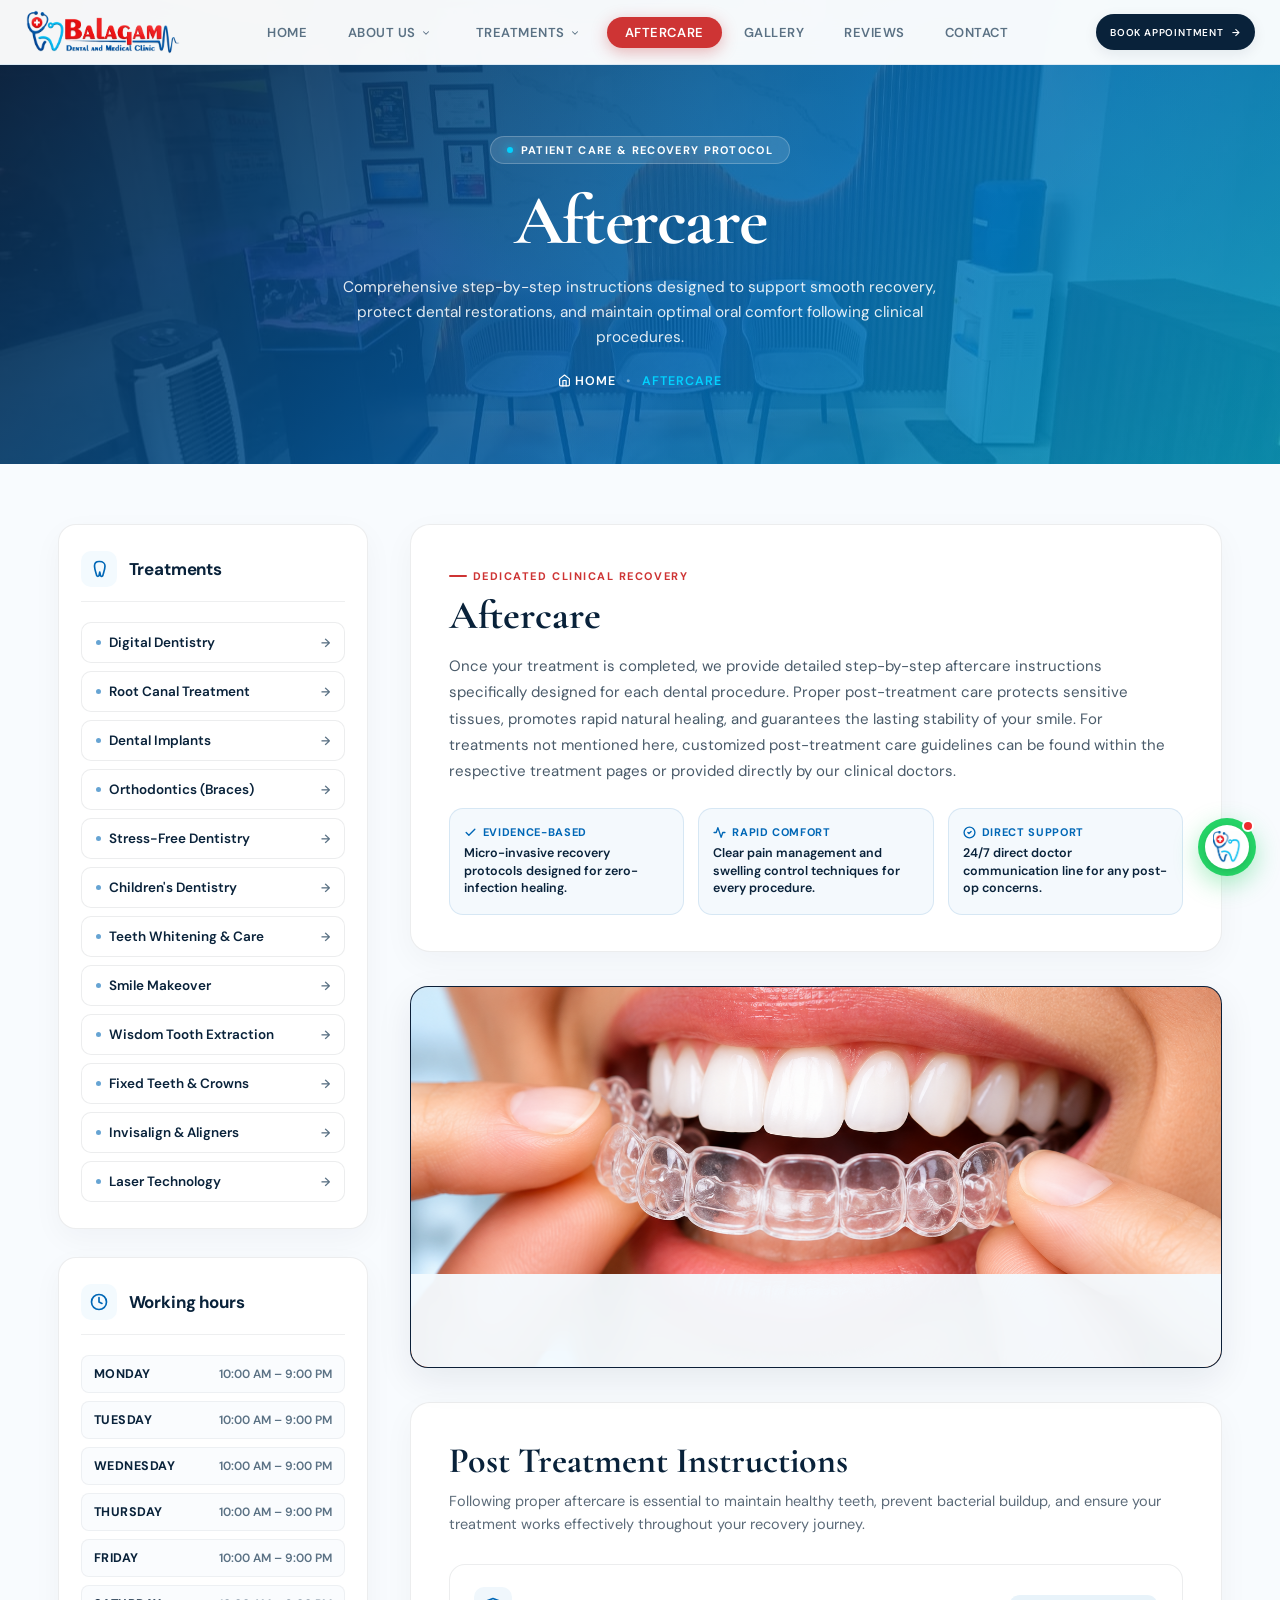
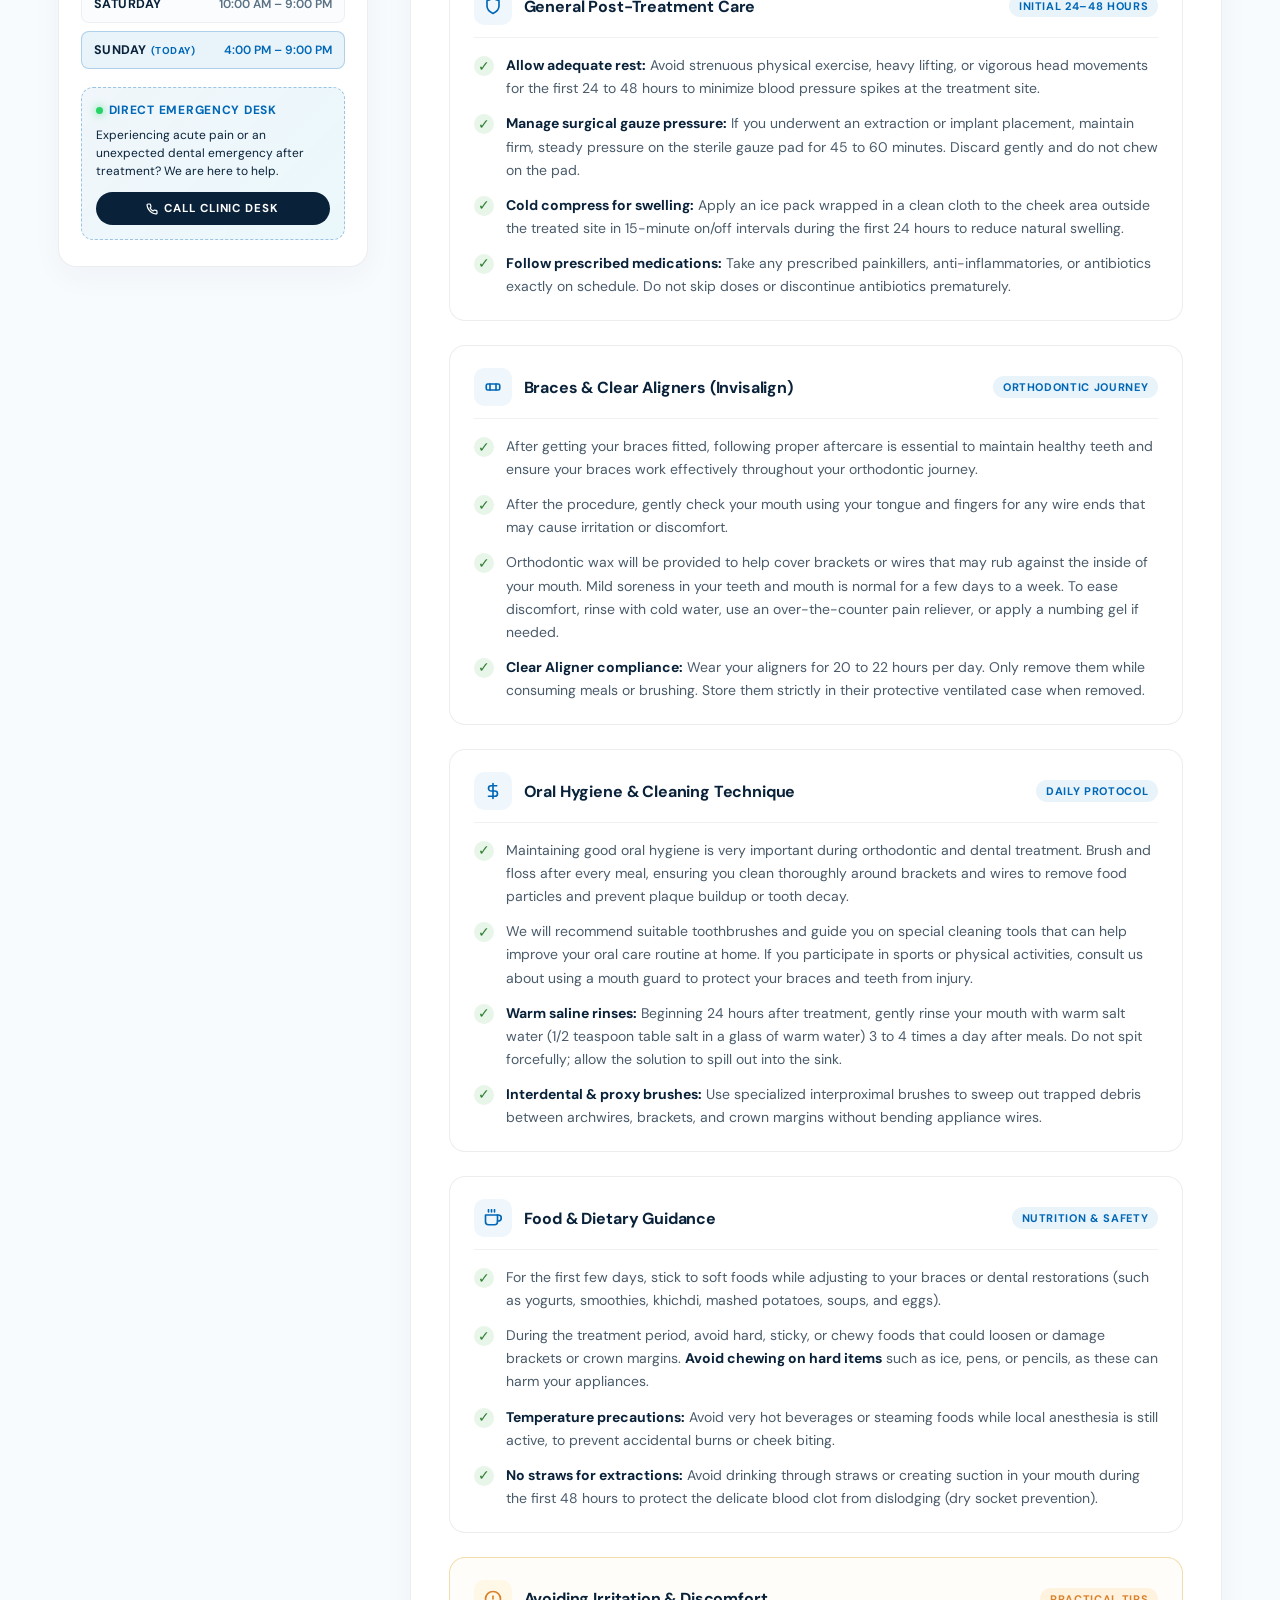
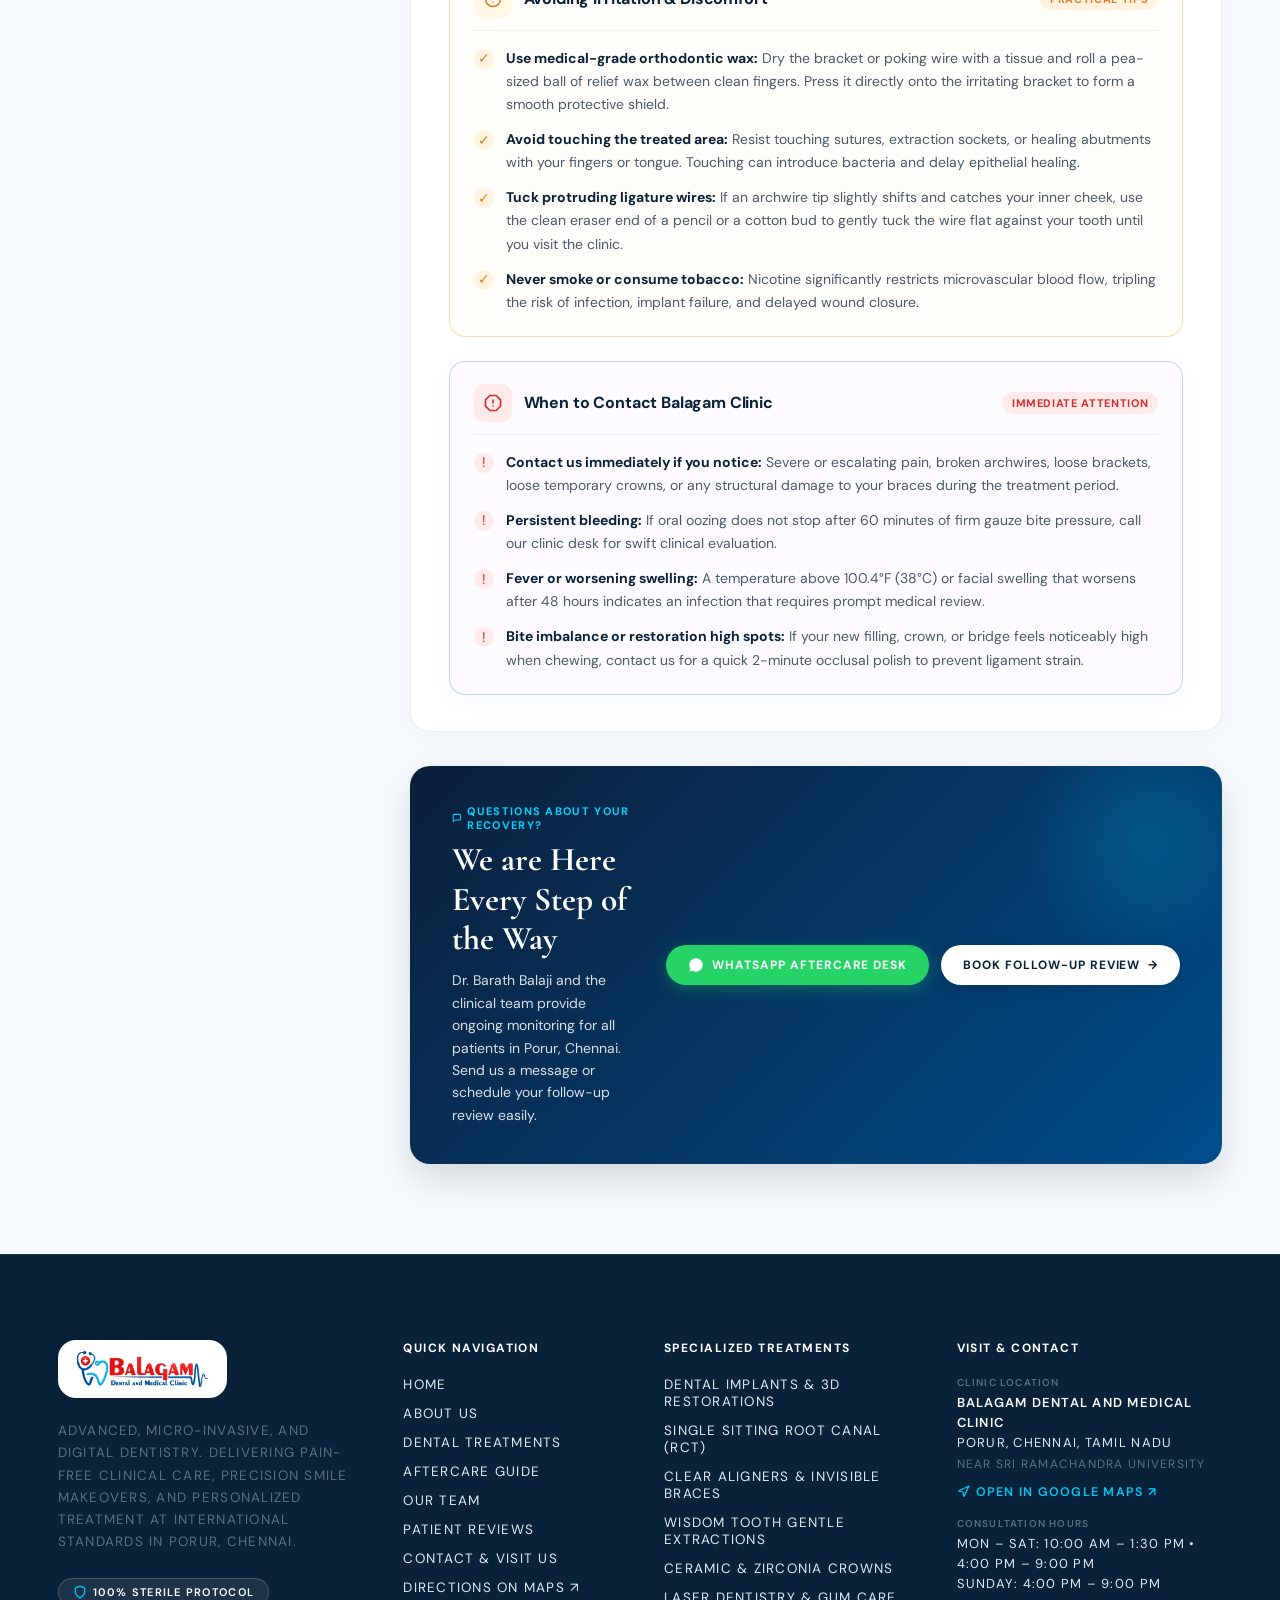
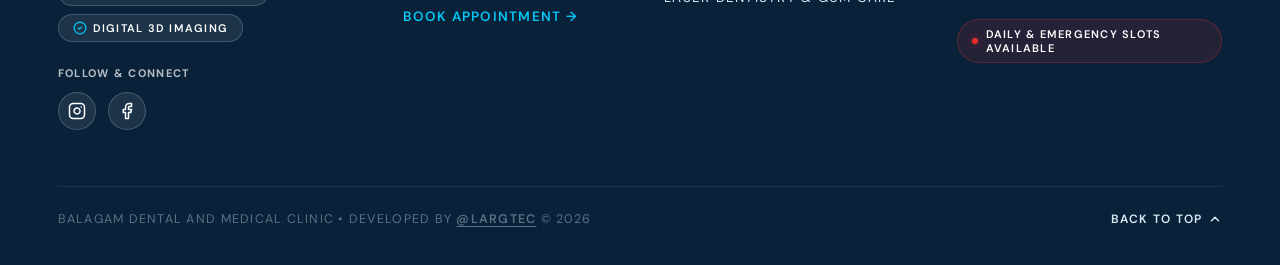
==== commit 3a167f25: "feat: add hero section sliders with synced images and update navigation menu items" ====
--- a/aftercare.html
+++ b/aftercare.html
@@ -19,6 +19,23 @@
 </head>
 
 <body>
+
+    <!-- PAGE PRELOADER & SEAMLESS TRANSITION -->
+    <div id="pagePreloader" class="page-preloader" aria-hidden="true">
+        <div class="preloader-content">
+            <div class="preloader-spinner-wrap">
+                <div class="preloader-ring-outer"></div>
+                <div class="preloader-ring-inner"></div>
+                <div class="preloader-logo-box">
+                    <img src="img/logo.png" alt="Balagam Clinic Logo" class="preloader-logo-img">
+                </div>
+            </div>
+            <div class="preloader-bar">
+                <div class="preloader-bar-fill"></div>
+            </div>
+            <div class="preloader-text">Balagam Dental &amp; Medical Clinic</div>
+        </div>
+    </div>
 
     <!-- ==========================================================================
          GLOBAL HEADER & NAVIGATION (BALAGAM BRAND DESIGN SYSTEM)
@@ -105,6 +122,15 @@
                     </div>
                     <div class="treatments-dropdown-grid">
                         <div class="treatments-dropdown-col">
+                            <a href="treatments.html#braces-aligners" class="treatment-dropdown-item" role="menuitem">
+                                <div class="item-icon-box">
+                                    <svg width="14" height="14" viewBox="0 0 24 24" fill="none" stroke="currentColor" stroke-width="2.2" stroke-linecap="round" stroke-linejoin="round"><rect x="3" y="8" width="18" height="8" rx="2"/><line x1="8" y1="8" x2="8" y2="16"/><line x1="16" y1="8" x2="16" y2="16"/></svg>
+                                </div>
+                                <div class="item-text-box">
+                                    <span class="item-title">Orthodontics (Braces)</span>
+                                    <span class="item-desc">Metal, Ceramic &bull; Clear Aligners</span>
+                                </div>
+                            </a>
                             <a href="treatments.html#digital-dentistry" class="treatment-dropdown-item" role="menuitem">
                                 <div class="item-icon-box">
                                     <svg width="14" height="14" viewBox="0 0 24 24" fill="none" stroke="currentColor" stroke-width="2.2" stroke-linecap="round" stroke-linejoin="round"><circle cx="12" cy="12" r="10"/><line x1="2" y1="12" x2="22" y2="12"/><path d="M12 2a15.3 15.3 0 0 1 4 10 15.3 15.3 0 0 1-4 10 15.3 15.3 0 0 1-4-10z"/></svg>
@@ -125,20 +151,11 @@
                             </a>
                             <a href="treatments.html#implants" class="treatment-dropdown-item" role="menuitem">
                                 <div class="item-icon-box">
-                                    <svg width="14" height="14" viewBox="0 0 24 24" fill="none" stroke="currentColor" stroke-width="2.2" stroke-linecap="round" stroke-linejoin="round"><path d="M12 2C8.5 2 6 4.5 6 8c0 4 2 8 3 11l1 3 1-3c1-3 3-7 3-11 0-3.5-2.5-6-6-6z"/><line x1="9" y1="13" x2="15" y2="13"/><line x1="9.5" y1="16" x2="14.5" y2="16"/></svg>
+                                    <svg width="14" height="14" viewBox="0 0 24 24" fill="none" stroke="currentColor" stroke-width="2.2" stroke-linecap="round" stroke-linejoin="round"><path d="M12 2C8.5 2 6 4.5 6 8c0 4.5 2 9 3 13 1 1 2 1 3 0l1-5 1 5c1 1 2 1 3 0 1-4 3-8.5 3-13 0-3.5-2.5-6-6-6z"/><line x1="9" y1="13" x2="15" y2="13"/><line x1="9.5" y1="16" x2="14.5" y2="16"/></svg>
                                 </div>
                                 <div class="item-text-box">
                                     <span class="item-title">Dental Implants</span>
                                     <span class="item-desc">Permanent Titanium Root Fixing</span>
-                                </div>
-                            </a>
-                            <a href="treatments.html#braces-aligners" class="treatment-dropdown-item" role="menuitem">
-                                <div class="item-icon-box">
-                                    <svg width="14" height="14" viewBox="0 0 24 24" fill="none" stroke="currentColor" stroke-width="2.2" stroke-linecap="round" stroke-linejoin="round"><rect x="3" y="8" width="18" height="8" rx="2"/><line x1="8" y1="8" x2="8" y2="16"/><line x1="16" y1="8" x2="16" y2="16"/></svg>
-                                </div>
-                                <div class="item-text-box">
-                                    <span class="item-title">Orthodontics (Braces)</span>
-                                    <span class="item-desc">Metal, Ceramic &bull; Self-Ligating</span>
                                 </div>
                             </a>
                             <a href="treatments.html#stress-free-dentistry" class="treatment-dropdown-item" role="menuitem">
@@ -195,15 +212,6 @@
                                 <div class="item-text-box">
                                     <span class="item-title">Fixed Teeth &amp; Crowns</span>
                                     <span class="item-desc">Ceramic Crowns &bull; Bridges Fixing</span>
-                                </div>
-                            </a>
-                            <a href="treatments.html#invisalign" class="treatment-dropdown-item" role="menuitem">
-                                <div class="item-icon-box">
-                                    <svg width="14" height="14" viewBox="0 0 24 24" fill="none" stroke="currentColor" stroke-width="2.2" stroke-linecap="round" stroke-linejoin="round"><rect x="3" y="8" width="18" height="8" rx="2"/><line x1="8" y1="8" x2="8" y2="16"/><line x1="16" y1="8" x2="16" y2="16"/></svg>
-                                </div>
-                                <div class="item-text-box">
-                                    <span class="item-title">Invisalign &amp; Aligners</span>
-                                    <span class="item-desc">Braces &bull; Clear Custom Aligners</span>
                                 </div>
                             </a>
                             <a href="treatments.html#laser-dentistry" class="treatment-dropdown-item" role="menuitem">
@@ -397,6 +405,15 @@
                             </div>
                             <span class="mobile-sub-arrow">→</span>
                         </a>
+                        <a href="treatments.html#braces-aligners" class="mobile-sub-link">
+                            <div class="mobile-sub-content">
+                                <span class="mobile-sub-icon">
+                                    <svg width="14" height="14" viewBox="0 0 24 24" fill="none" stroke="currentColor" stroke-width="2" stroke-linecap="round" stroke-linejoin="round"><rect x="3" y="8" width="18" height="8" rx="2"/><line x1="8" y1="8" x2="8" y2="16"/><line x1="16" y1="8" x2="16" y2="16"/></svg>
+                                </span>
+                                <span class="mobile-sub-text">Orthodontics (Braces)</span>
+                            </div>
+                            <span class="mobile-sub-arrow">→</span>
+                        </a>
                         <a href="treatments.html#digital-dentistry" class="mobile-sub-link">
                             <div class="mobile-sub-content">
                                 <span class="mobile-sub-icon">
@@ -418,18 +435,9 @@
                         <a href="treatments.html#implants" class="mobile-sub-link">
                             <div class="mobile-sub-content">
                                 <span class="mobile-sub-icon">
-                                    <svg width="14" height="14" viewBox="0 0 24 24" fill="none" stroke="currentColor" stroke-width="2" stroke-linecap="round" stroke-linejoin="round"><path d="M12 2C8.5 2 6 4.5 6 8c0 4 2 8 3 11l1 3 1-3c1-3 3-7 3-11 0-3.5-2.5-6-6-6z"/><line x1="9" y1="13" x2="15" y2="13"/><line x1="9.5" y1="16" x2="14.5" y2="16"/></svg>
+                                    <svg width="14" height="14" viewBox="0 0 24 24" fill="none" stroke="currentColor" stroke-width="2" stroke-linecap="round" stroke-linejoin="round"><path d="M12 2C8.5 2 6 4.5 6 8c0 4.5 2 8 3 11l1 3 1-3c1-3 3-7 3-11 0-3.5-2.5-6-6-6z"/><line x1="9" y1="13" x2="15" y2="13"/><line x1="9.5" y1="16" x2="14.5" y2="16"/></svg>
                                 </span>
                                 <span class="mobile-sub-text">Dental Implants</span>
-                            </div>
-                            <span class="mobile-sub-arrow">→</span>
-                        </a>
-                        <a href="treatments.html#braces-aligners" class="mobile-sub-link">
-                            <div class="mobile-sub-content">
-                                <span class="mobile-sub-icon">
-                                    <svg width="14" height="14" viewBox="0 0 24 24" fill="none" stroke="currentColor" stroke-width="2" stroke-linecap="round" stroke-linejoin="round"><rect x="3" y="8" width="18" height="8" rx="2"/><line x1="8" y1="8" x2="8" y2="16"/><line x1="16" y1="8" x2="16" y2="16"/></svg>
-                                </span>
-                                <span class="mobile-sub-text">Orthodontics (Braces)</span>
                             </div>
                             <span class="mobile-sub-arrow">→</span>
                         </a>
@@ -484,15 +492,6 @@
                                     <svg width="14" height="14" viewBox="0 0 24 24" fill="none" stroke="currentColor" stroke-width="2" stroke-linecap="round" stroke-linejoin="round"><path d="M12 2C8.5 2 6 4.5 6 8c0 4.5 2 9 3 13 1 1 2 1 3 0l1-5 1 5c1 1 2 1 3 0 1-4 3-8.5 3-13 0-3.5-3-6-7-6z"/></svg>
                                 </span>
                                 <span class="mobile-sub-text">Fixed Teeth &amp; Crowns</span>
-                            </div>
-                            <span class="mobile-sub-arrow">→</span>
-                        </a>
-                        <a href="treatments.html#invisalign" class="mobile-sub-link">
-                            <div class="mobile-sub-content">
-                                <span class="mobile-sub-icon">
-                                    <svg width="14" height="14" viewBox="0 0 24 24" fill="none" stroke="currentColor" stroke-width="2" stroke-linecap="round" stroke-linejoin="round"><rect x="3" y="8" width="18" height="8" rx="2"/><line x1="8" y1="8" x2="8" y2="16"/><line x1="16" y1="8" x2="16" y2="16"/></svg>
-                                </span>
-                                <span class="mobile-sub-text">Invisalign &amp; Aligners</span>
                             </div>
                             <span class="mobile-sub-arrow">→</span>
                         </a>
--- a/style.css
+++ b/style.css
@@ -87,10 +87,753 @@
     background: transparent !important;
 }
 
+/* ==========================================================================
+   PAGE PRELOADER & SEAMLESS TRANSITIONS
+   ========================================================================== */
+.page-preloader {
+    position: fixed;
+    inset: 0;
+    width: 100vw;
+    height: 100vh;
+    background: #ffffff;
+    z-index: 999999;
+    display: flex;
+    align-items: center;
+    justify-content: center;
+    opacity: 1;
+    visibility: visible;
+    transition: opacity 0.35s cubic-bezier(0.2, 0.8, 0.2, 1),
+                visibility 0.35s ease;
+    pointer-events: auto;
+    user-select: none;
+    -webkit-user-select: none;
+}
+
+.page-preloader.is-hidden {
+    opacity: 0 !important;
+    visibility: hidden !important;
+    pointer-events: none !important;
+}
+
+.page-preloader.is-navigating {
+    opacity: 1 !important;
+    visibility: visible !important;
+    pointer-events: auto !important;
+}
+
+.preloader-content {
+    display: flex;
+    flex-direction: column;
+    align-items: center;
+    justify-content: center;
+    gap: 18px;
+    transform: translateY(0);
+    transition: transform 0.35s ease;
+}
+
+.preloader-spinner-wrap {
+    position: relative;
+    width: 96px;
+    height: 96px;
+    display: flex;
+    align-items: center;
+    justify-content: center;
+}
+
+/* Outer Spinning Ring in Clinic Cyan & Blue */
+.preloader-ring-outer {
+    position: absolute;
+    inset: -6px;
+    border-radius: 50%;
+    border: 3px solid rgba(0, 199, 244, 0.16);
+    border-top-color: #00C7F4;
+    border-right-color: #0067B6;
+    animation: preloaderSpin 1.1s cubic-bezier(0.5, 0.1, 0.5, 0.9) infinite;
+}
+
+/* Inner Pulsing Ring with Medical Red Accent */
+.preloader-ring-inner {
+    position: absolute;
+    inset: 2px;
+    border-radius: 50%;
+    border: 2px dashed rgba(206, 52, 52, 0.28);
+    border-bottom-color: #CE3434;
+    animation: preloaderSpinReverse 1.8s linear infinite;
+}
+
+/* Center Logo Box */
+.preloader-logo-box {
+    width: 74px;
+    height: 74px;
+    border-radius: 50%;
+    background: #ffffff;
+    display: flex;
+    align-items: center;
+    justify-content: center;
+    box-shadow: 0 8px 24px rgba(0, 103, 182, 0.14), 0 2px 8px rgba(15, 31, 45, 0.06);
+    position: relative;
+    z-index: 2;
+    animation: preloaderHeartbeat 1.8s ease-in-out infinite;
+}
+
+.preloader-logo-img {
+    width: 48px;
+    height: 48px;
+    object-fit: contain;
+    display: block;
+}
+
+/* Sleek Animated Progress Bar */
+.preloader-bar {
+    width: 120px;
+    height: 3px;
+    background: rgba(0, 103, 182, 0.10);
+    border-radius: 999px;
+    overflow: hidden;
+    position: relative;
+}
+
+.preloader-bar-fill {
+    position: absolute;
+    top: 0;
+    left: -45%;
+    width: 45%;
+    height: 100%;
+    background: linear-gradient(90deg, #00C7F4 0%, #0067B6 50%, #CE3434 100%);
+    border-radius: 999px;
+    animation: preloaderBarSweep 1.3s cubic-bezier(0.4, 0, 0.2, 1) infinite;
+}
+
+/* Subtitle Branding */
+.preloader-text {
+    font-family: var(--font-family, 'DM Sans', sans-serif);
+    font-size: 10.5px;
+    font-weight: 700;
+    letter-spacing: 0.18em;
+    text-transform: uppercase;
+    color: var(--dark-navy, #09223A);
+    opacity: 0.88;
+}
+
+@keyframes preloaderSpin {
+    0% { transform: rotate(0deg); }
+    100% { transform: rotate(360deg); }
+}
+
+@keyframes preloaderSpinReverse {
+    0% { transform: rotate(360deg); }
+    100% { transform: rotate(0deg); }
+}
+
+@keyframes preloaderHeartbeat {
+    0%, 100% { transform: scale(1); }
+    40% { transform: scale(1.05); }
+    55% { transform: scale(0.98); }
+    70% { transform: scale(1.03); }
+}
+
+@keyframes preloaderBarSweep {
+    0% { left: -45%; width: 35%; }
+    50% { left: 30%; width: 55%; }
+    100% { left: 105%; width: 35%; }
+}
+
+/* ==========================================================================
+   HERO SECTION — CINEMATIC CLINIC DESIGN (Hero Section bg.png)
+   ========================================================================== */
+
+/* ── Section wrapper ────────────────────────────────────────────────────── */
+.hero {
+    position: relative;
+    width: 100%;
+    min-height: 100vh;
+    min-height: 100svh;
+    display: flex;
+    flex-direction: column;
+    justify-content: flex-start;
+    align-items: center;
+    background-color: #021a3a;
+    background-image: url('img/Hero Section bg.png');
+    background-repeat: no-repeat;
+    background-position: right center;
+    background-size: cover;
+    overflow: hidden;
+    padding-top: 140px;
+    padding-bottom: 0;
+    box-sizing: border-box;
+    isolation: isolate;
+}
+
+/* Cinematic readability gradient overlay for left-hand text */
+.hero::before {
+    content: '';
+    position: absolute;
+    inset: 0;
+    background: linear-gradient(90deg, rgba(2, 26, 58, 0.85) 0%, rgba(2, 26, 58, 0.55) 50%, rgba(2, 26, 58, 0.10) 100%);
+    z-index: 1;
+    pointer-events: none;
+}
+
+/* ── Container ─────────────────────────────────────────────────────────── */
+.hero-container {
+    width: 100%;
+    max-width: 1440px;
+    flex: 1;
+    margin: 0 auto;
+    padding: 0 clamp(20px, 4.5vw, 64px);
+    display: flex;
+    align-items: flex-end;
+    justify-content: space-between;
+    gap: clamp(24px, 4vw, 56px);
+    position: relative;
+    z-index: 2;
+}
+
+/* ── Left Column: Content ──────────────────────────────────────────────── */
+.hero-content {
+    flex: 0 1 52%;
+    max-width: 640px;
+    display: flex;
+    flex-direction: column;
+    z-index: 3;
+    padding-top: 15px;
+    padding-bottom: 52px;
+    align-self: center;
+}
+
+/* ── Hero Text Slider (Synchronized with Image Slider) ── */
+.hero-text-slider {
+    position: relative;
+    width: 100%;
+    display: grid;
+    grid-template-columns: 1fr;
+    grid-template-rows: 1fr;
+    align-items: start;
+}
+
+.hero-text-slide {
+    grid-column: 1 / -1;
+    grid-row: 1 / -1;
+    width: 100%;
+    opacity: 0;
+    visibility: hidden;
+    transform: translateY(14px);
+    transition: opacity 0.8s cubic-bezier(0.4, 0, 0.2, 1), transform 0.8s cubic-bezier(0.4, 0, 0.2, 1), visibility 0.8s;
+    pointer-events: none;
+    will-change: opacity, transform;
+}
+
+.hero-text-slide.is-active {
+    opacity: 1;
+    visibility: visible;
+    transform: translateY(0);
+    pointer-events: auto;
+    z-index: 2;
+}
+
+.hero-text-slide:not(:first-child) .hero-eyebrow,
+.hero-text-slide:not(:first-child) .hero-title,
+.hero-text-slide:not(:first-child) .hero-desc {
+    opacity: 1;
+    animation: none;
+}
+
+@media (prefers-reduced-motion: reduce) {
+    .hero-text-slide {
+        transition: opacity 0.4s ease, visibility 0.4s ease;
+        transform: none !important;
+    }
+}
+
+/* Eyebrow: — ADVANCED DENTAL & IMPLANT CENTRE */
+.hero-eyebrow {
+    display: inline-flex;
+    align-items: center;
+    gap: 12px;
+    margin-top: 10px;
+    margin-bottom: 22px;
+    opacity: 0;
+    animation: heroFadeUp 0.6s 0.15s cubic-bezier(0.22, 1, 0.36, 1) forwards;
+}
+
+.hero-eyebrow-line {
+    width: 32px;
+    height: 2px;
+    background: #00C7F4;
+    border-radius: 2px;
+    flex-shrink: 0;
+    box-shadow: 0 0 8px rgba(0, 199, 244, 0.6);
+}
+
+.hero-eyebrow-text {
+    font-family: var(--font-family);
+    font-size: 11.5px;
+    font-weight: 700;
+    letter-spacing: 0.16em;
+    text-transform: uppercase;
+    color: #00C7F4;
+    line-height: 1;
+}
+
+/* Main Display Title: A Healthier / Brighter Smile / Begins Here. */
+.hero-title {
+    font-family: var(--font-serif);
+    font-size: clamp(2.6rem, 4.6vw, 4.2rem);
+    font-weight: 700;
+    line-height: 1.08;
+    color: #ffffff;
+    letter-spacing: -0.015em;
+    margin-bottom: 20px;
+    opacity: 0;
+    animation: heroFadeUp 0.65s 0.28s cubic-bezier(0.22, 1, 0.36, 1) forwards;
+}
+
+.hero-title-line {
+    display: block;
+    color: #ffffff;
+    text-shadow: 0 2px 12px rgba(0, 0, 0, 0.35);
+}
+
+.hero-title-accent {
+    display: block;
+    font-family: var(--font-serif);
+    font-style: italic;
+    font-weight: 700;
+    --ink: #F47071;
+    --ink-2: #8B1A1C;
+    --ink-3: #F47071;
+    background: linear-gradient(
+        90deg,
+        var(--ink) 0%,
+        var(--ink-2) 25%,
+        var(--ink-3) 50%,
+        var(--ink-2) 75%,
+        var(--ink) 100%
+    );
+    background-size: 300% 100%;
+    -webkit-background-clip: text;
+    background-clip: text;
+    -webkit-text-fill-color: transparent;
+    animation: borealis 7s ease-in-out infinite;
+    filter: drop-shadow(0 2px 10px rgba(139, 26, 28, 0.35));
+}
+
+@keyframes borealis {
+    0%, 100% { background-position: 0% 50%; }
+    50%      { background-position: 100% 50%; }
+}
+
+@media (prefers-reduced-motion: reduce) {
+    .hero-title-accent {
+        animation: none;
+        background-size: 100% 100%;
+    }
+}
+
+.hero-title-dot {
+    display: inline-block;
+    width: 8px;
+    height: 8px;
+    background: #EF2B2D;
+    border-radius: 50%;
+    margin-left: 4px;
+    vertical-align: super;
+    box-shadow: 0 0 10px rgba(239, 43, 45, 0.6);
+}
+
+/* Subtitle description */
+.hero-desc {
+    font-family: var(--font-family);
+    font-size: 14.5px;
+    line-height: 1.68;
+    color: #cce2f7;
+    max-width: 485px;
+    margin-bottom: 34px;
+    font-weight: 400;
+    opacity: 0;
+    animation: heroFadeUp 0.65s 0.40s cubic-bezier(0.22, 1, 0.36, 1) forwards;
+}
+
+/* ── 3 Feature items in a row ─────────────────────────────────────────── */
+.hero-features {
+    display: flex;
+    align-items: center;
+    gap: clamp(16px, 2.4vw, 28px);
+    margin-bottom: 38px;
+    flex-wrap: wrap;
+    opacity: 0;
+    animation: heroFadeUp 0.65s 0.52s cubic-bezier(0.22, 1, 0.36, 1) forwards;
+}
+
+.hero-feature-item {
+    display: flex;
+    align-items: center;
+    gap: 12px;
+    transition: transform 0.25s ease;
+}
+
+.hero-feature-item:hover {
+    transform: translateY(-2px);
+}
+
+.hero-feature-icon {
+    width: 46px;
+    height: 46px;
+    border-radius: 13px;
+    background: rgba(255, 255, 255, 0.08);
+    border: 1px solid rgba(239, 43, 45, 0.28);
+    backdrop-filter: blur(8px);
+    -webkit-backdrop-filter: blur(8px);
+    display: flex;
+    align-items: center;
+    justify-content: center;
+    color: #EF2B2D;
+    flex-shrink: 0;
+    box-shadow: 0 4px 16px rgba(0, 0, 0, 0.20);
+    transition: all 0.25s ease;
+}
+
+.hero-feature-item:hover .hero-feature-icon {
+    background: rgba(239, 43, 45, 0.22);
+    border-color: #EF2B2D;
+    box-shadow: 0 6px 20px rgba(239, 43, 45, 0.35);
+    color: #ffffff;
+}
+
+.hero-feature-text {
+    display: flex;
+    flex-direction: column;
+    gap: 2px;
+}
+
+.hero-feature-title {
+    font-family: var(--font-family);
+    font-size: 12px;
+    font-weight: 700;
+    color: #ffffff;
+    line-height: 1.25;
+}
+
+.hero-feature-desc {
+    font-family: var(--font-family);
+    font-size: 11px;
+    font-weight: 500;
+    color: #a4caec;
+    line-height: 1.25;
+}
+
+/* ── Action buttons row ────────────────────────────────────────────────── */
+.hero-actions {
+    display: flex;
+    align-items: center;
+    gap: 16px;
+    flex-wrap: wrap;
+    opacity: 0;
+    animation: heroFadeUp 0.65s 0.64s cubic-bezier(0.22, 1, 0.36, 1) forwards;
+}
+
+.hero-btn-dark {
+    display: inline-flex;
+    align-items: center;
+    gap: 12px;
+    background: #EF2B2D;
+    color: #ffffff;
+    padding: 16px 32px;
+    border-radius: 9999px;
+    font-family: var(--font-family);
+    font-size: 13px;
+    font-weight: 700;
+    letter-spacing: 0.05em;
+    text-transform: uppercase;
+    text-decoration: none;
+    box-shadow: 0 8px 24px rgba(239, 43, 45, 0.35);
+    transition: all 0.25s cubic-bezier(0.2, 0.8, 0.2, 1);
+}
+
+.hero-btn-dark:hover {
+    background: linear-gradient(135deg, #0067B6 0%, #009ce4 100%);
+    box-shadow: 0 10px 28px rgba(0, 103, 182, 0.40);
+    transform: translateY(-2px);
+    color: #ffffff;
+}
+
+.hero-btn-dark .hero-btn-icon {
+    transition: transform 0.25s ease;
+}
+
+.hero-btn-dark:hover .hero-btn-icon {
+    transform: translateX(4px);
+}
+
+.hero-btn-light {
+    display: inline-flex;
+    align-items: center;
+    gap: 10px;
+    background: rgba(255, 255, 255, 0.12);
+    color: #ffffff;
+    padding: 15px 30px;
+    border-radius: 9999px;
+    border: 1.5px solid rgba(255, 255, 255, 0.35);
+    backdrop-filter: blur(8px);
+    -webkit-backdrop-filter: blur(8px);
+    font-family: var(--font-family);
+    font-size: 13px;
+    font-weight: 700;
+    letter-spacing: 0.05em;
+    text-transform: uppercase;
+    text-decoration: none;
+    box-shadow: 0 4px 16px rgba(0, 0, 0, 0.15);
+    transition: all 0.25s cubic-bezier(0.2, 0.8, 0.2, 1);
+}
+
+.hero-btn-light:hover {
+    border-color: #EF2B2D;
+    color: #EF2B2D;
+    background: rgba(239, 43, 45, 0.10);
+    box-shadow: 0 8px 22px rgba(239, 43, 45, 0.20);
+    transform: translateY(-2px);
+}
+
+.hero-btn-light .hero-btn-icon {
+    transition: transform 0.25s ease;
+}
+
+.hero-btn-light:hover .hero-btn-icon {
+    transform: translateY(3px);
+}
+
+/* ── Right Column: Visual Composite & Badges ───────────────────────────── */
+.hero-visual-wrap {
+    flex: 0 1 48%;
+    max-width: 660px;
+    position: relative;
+    display: flex;
+    align-items: flex-end;
+    justify-content: center;
+    align-self: flex-end;
+    z-index: 2;
+    opacity: 0;
+    animation: heroImageReveal 0.85s 0.35s cubic-bezier(0.22, 1, 0.36, 1) forwards;
+}
+
+.hero-image-box {
+    position: relative;
+    width: 100%;
+    z-index: 2;
+    display: grid;
+    grid-template-columns: 1fr;
+    grid-template-rows: 1fr;
+    align-items: flex-end;
+    justify-items: center;
+}
+
+.hero-composite-img {
+    grid-column: 1 / -1;
+    grid-row: 1 / -1;
+    width: 100%;
+    max-height: min(74vh, 580px);
+    height: auto;
+    display: block;
+    object-fit: cover;
+    object-position: bottom center;
+    filter: drop-shadow(0 24px 48px rgba(0, 103, 182, 0.09));
+    pointer-events: none;
+    user-select: none;
+    opacity: 0;
+    transform-origin: bottom center;
+    transform: scale(1.03);
+    transition: opacity 0.8s cubic-bezier(0.4, 0, 0.2, 1), transform 0.8s cubic-bezier(0.4, 0, 0.2, 1);
+    will-change: opacity, transform;
+}
+
+.hero-composite-img.is-active {
+    opacity: 1;
+    transform: scale(1);
+    z-index: 2;
+}
+
+/* Calibrated image scale & framing to match herosection-1 reference */
+.hero-composite-img.hero-slide-aligner,
+.hero-composite-img.hero-slide:nth-child(2),
+.hero-composite-img.hero-slide-clinic,
+.hero-composite-img.hero-slide:nth-child(3) {
+    transform-origin: bottom center;
+}
+
+@keyframes heroFloatSubtle {
+    0%, 100% { transform: translateY(5px); }
+    50%      { transform: translateY(0); }
+}
+
+/* Foreground blurred lush leaf accent */
+.hero-foreground-leaf {
+    position: absolute;
+    bottom: -10px;
+    left: -40px;
+    z-index: 4;
+    width: clamp(120px, 14vw, 175px);
+    height: auto;
+    pointer-events: none;
+    filter: blur(1.8px);
+    opacity: 0.94;
+    transform: rotate(6deg);
+    transition: transform 0.4s ease;
+}
+
+/* ── Keyframe Animations ───────────────────────────────────────────────── */
+@keyframes heroFadeUp {
+    from {
+        opacity: 0;
+        transform: translateY(22px);
+    }
+    to {
+        opacity: 1;
+        transform: translateY(0);
+    }
+}
+
+@keyframes heroImageReveal {
+    from {
+        opacity: 0;
+        transform: translateX(25px);
+    }
+    to {
+        opacity: 1;
+        transform: translateX(0);
+    }
+}
+
+/* ── Responsive Behavior ───────────────────────────────────────────────── */
+@media (max-width: 1024px) {
+    .hero {
+        min-height: auto;
+        padding-top: 130px;
+        padding-bottom: 0;
+        background-position: center;
+        overflow: visible;
+    }
+    .hero::before {
+        bottom: 0;
+    }
+    .hero-container {
+        flex-direction: column;
+        align-items: center;
+        text-align: center;
+    }
+    .hero-content {
+        flex: 1 1 100%;
+        max-width: 600px;
+        align-items: center;
+        align-self: auto;
+    }
+    .hero-eyebrow {
+        justify-content: center;
+    }
+    .hero-desc {
+        max-width: 100%;
+    }
+    .hero-features {
+        justify-content: center;
+    }
+    .hero-actions {
+        justify-content: center;
+    }
+    .hero-visual-wrap {
+        flex: 1 1 100%;
+        max-width: 580px;
+        margin-top: 30px;
+        align-items: center;
+    }
+    .hero-image-box {
+        align-items: center;
+    }
+    .hero-composite-img {
+        max-height: none;
+        object-fit: cover;
+        animation: none;
+    }
+    .hero-foreground-leaf {
+        left: -10px;
+        bottom: -10px;
+        width: 130px;
+    }
+}
+
+@media (max-width: 640px) {
+    .hero {
+        padding-top: 100px;
+        padding-bottom: 0;
+        overflow: visible;
+    }
+    .hero::before {
+        bottom: 0;
+    }
+    .hero-title {
+        font-size: clamp(2.2rem, 8.5vw, 3rem);
+        line-height: 1.14;
+        letter-spacing: -0.01em;
+        margin-bottom: 16px;
+    }
+    .hero-title-line {
+        text-shadow: 0 2px 14px rgba(0, 0, 0, 0.4);
+    }
+    .hero-title-accent {
+        filter: drop-shadow(0 2px 12px rgba(139, 26, 28, 0.4));
+    }
+    .hero-eyebrow-text {
+        font-size: 11px;
+        letter-spacing: 0.14em;
+    }
+    .hero-eyebrow-line {
+        width: 28px;
+    }
+    .hero-desc {
+        font-size: 15px;
+        line-height: 1.72;
+        margin-bottom: 28px;
+    }
+    .hero-visual-wrap {
+        margin-top: 24px;
+    }
+    .hero-composite-img {
+        max-height: none;
+        object-fit: cover;
+        animation: none;
+        transform-origin: bottom center;
+    }
+    .hero-features {
+        flex-direction: column;
+        align-items: center;
+        gap: 14px;
+    }
+    .hero-feature-item {
+        width: 100%;
+        max-width: 260px;
+        justify-content: flex-start;
+    }
+    .hero-actions {
+        flex-direction: column;
+        width: 100%;
+    }
+    .hero-btn-dark,
+    .hero-btn-light {
+        width: 100%;
+        justify-content: center;
+        padding: 14px 24px;
+        font-size: 12.5px;
+    }
+    .hero-foreground-leaf {
+        width: 100px;
+        left: -15px;
+        bottom: -5px;
+    }
+}
+
+
 /* Display headings — Cormorant Garamond */
 h1, h2 {
     font-family: var(--font-serif);
-    color:white;
+    color: var(--dark-navy);
 }
 
 /* UI headings — DM Sans (card titles, labels, subheadings) */
@@ -1418,7 +2161,7 @@
 /* ==========================================================================
    HERO SECTION - CLIENT VIDEO ONLY (Full-Width & Full-Height)
    ========================================================================== */
-.hero {
+.hero-video-section {
     position: relative;
     width: 100%;
     height: 100vh;
@@ -6722,10 +7465,10 @@
 /* 2. AMBIENT FLOATING & PULSE ANIMATIONS */
 @keyframes ambientFloat {
     0%, 100% {
+        transform: translateY(5px);
+    }
+    50% {
         transform: translateY(0);
-    }
-    50% {
-        transform: translateY(-8px);
     }
 }
 
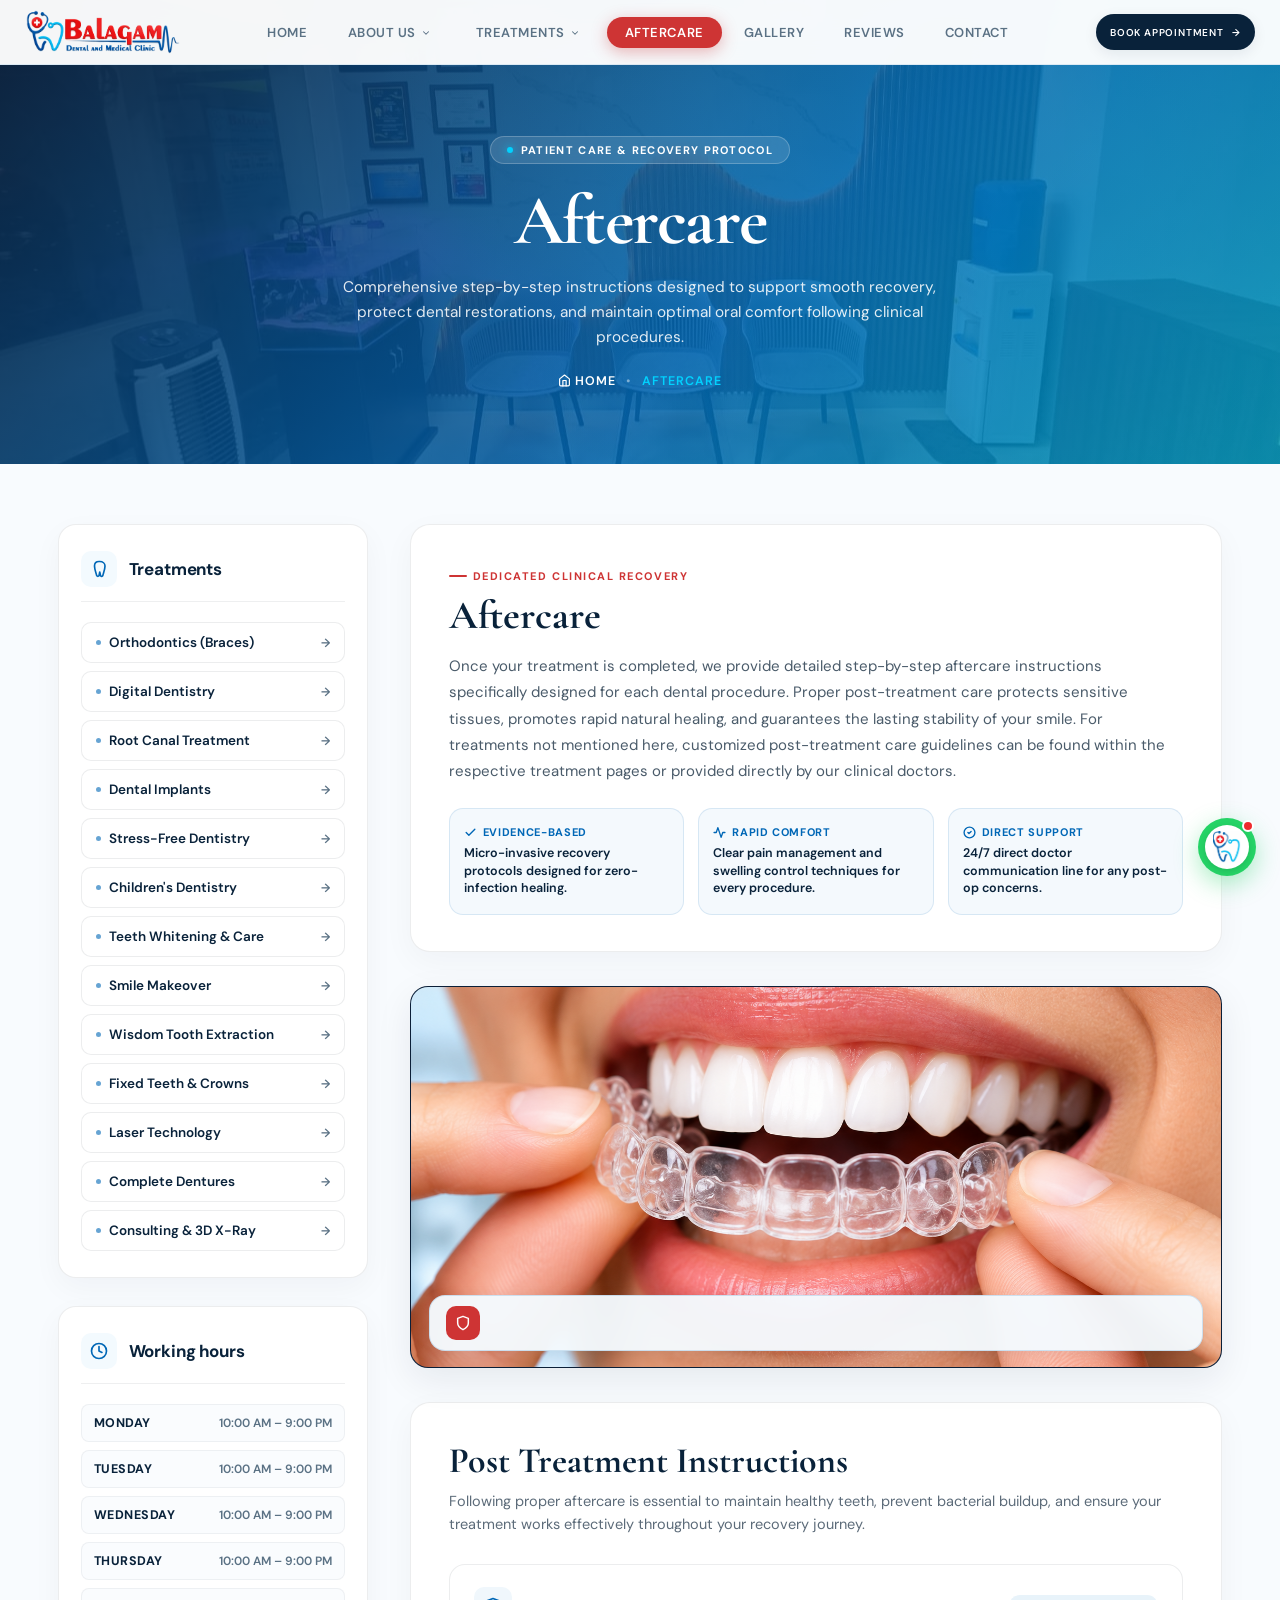
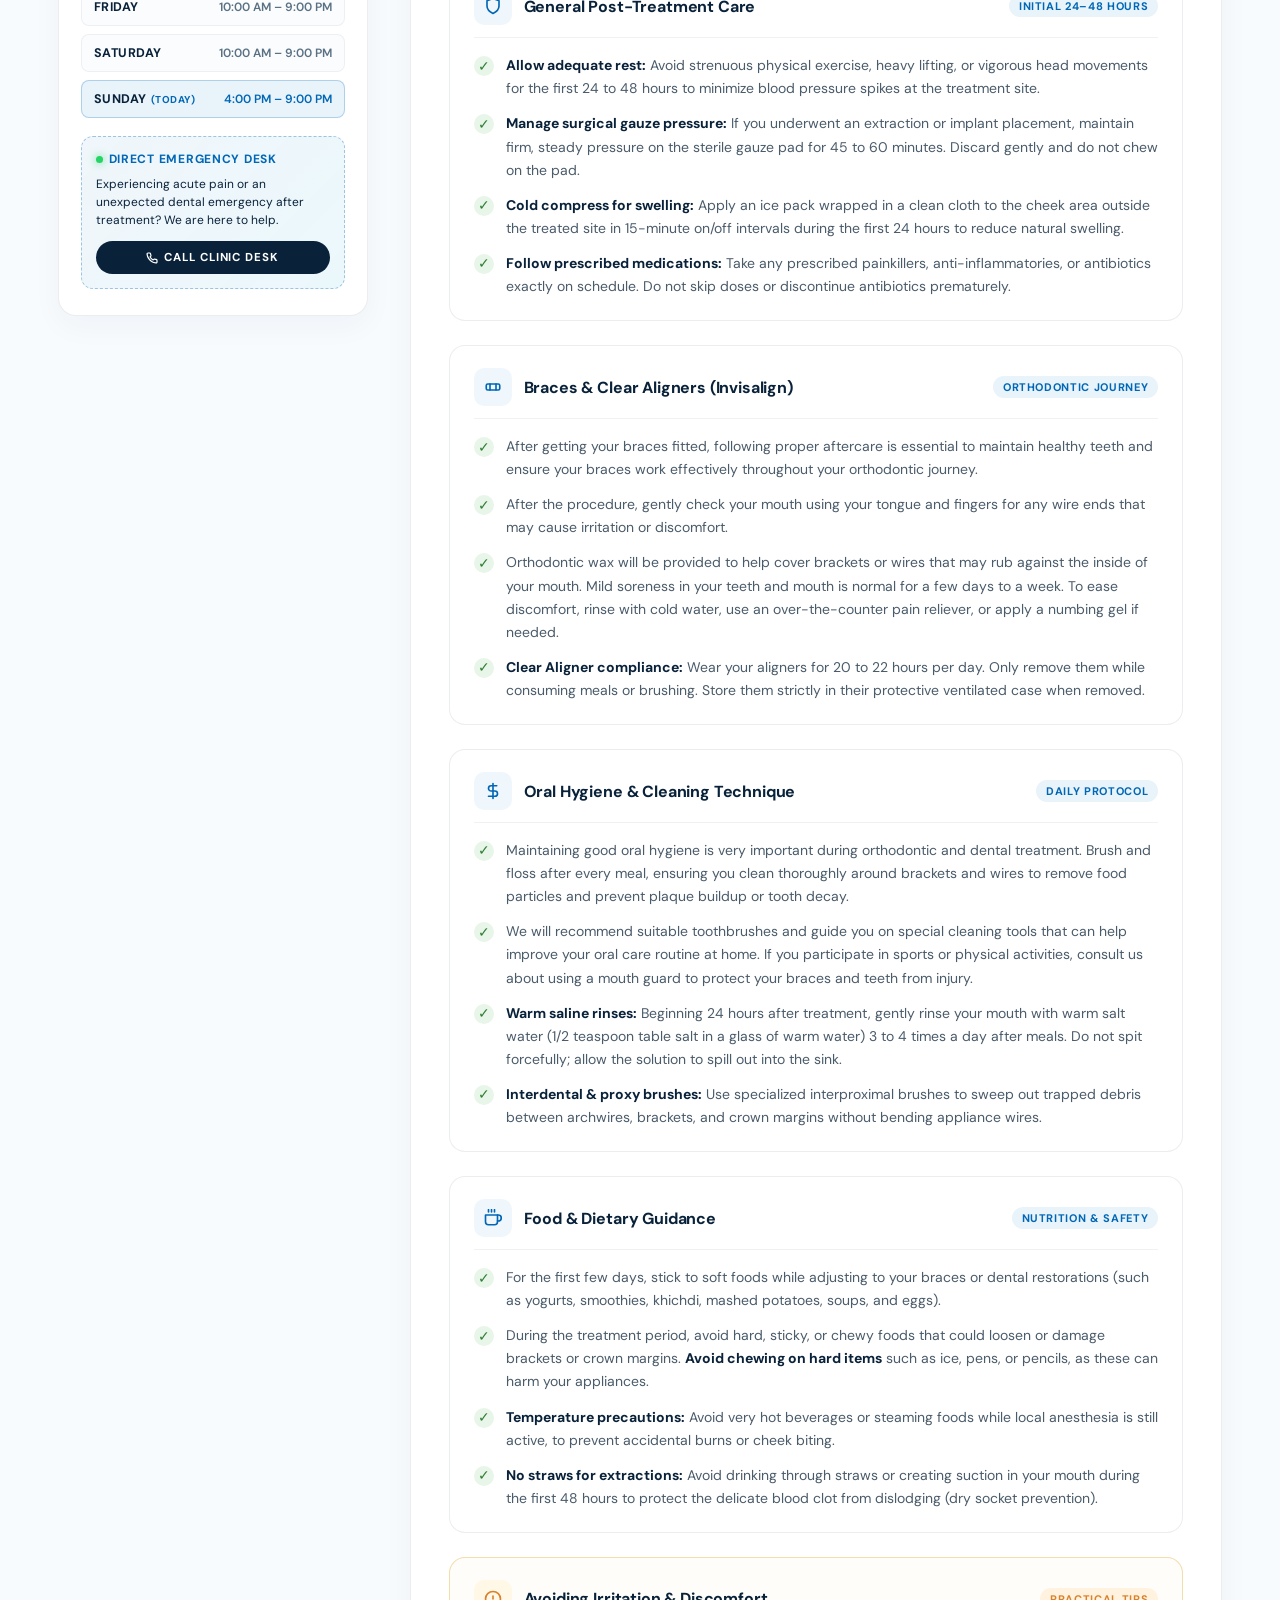
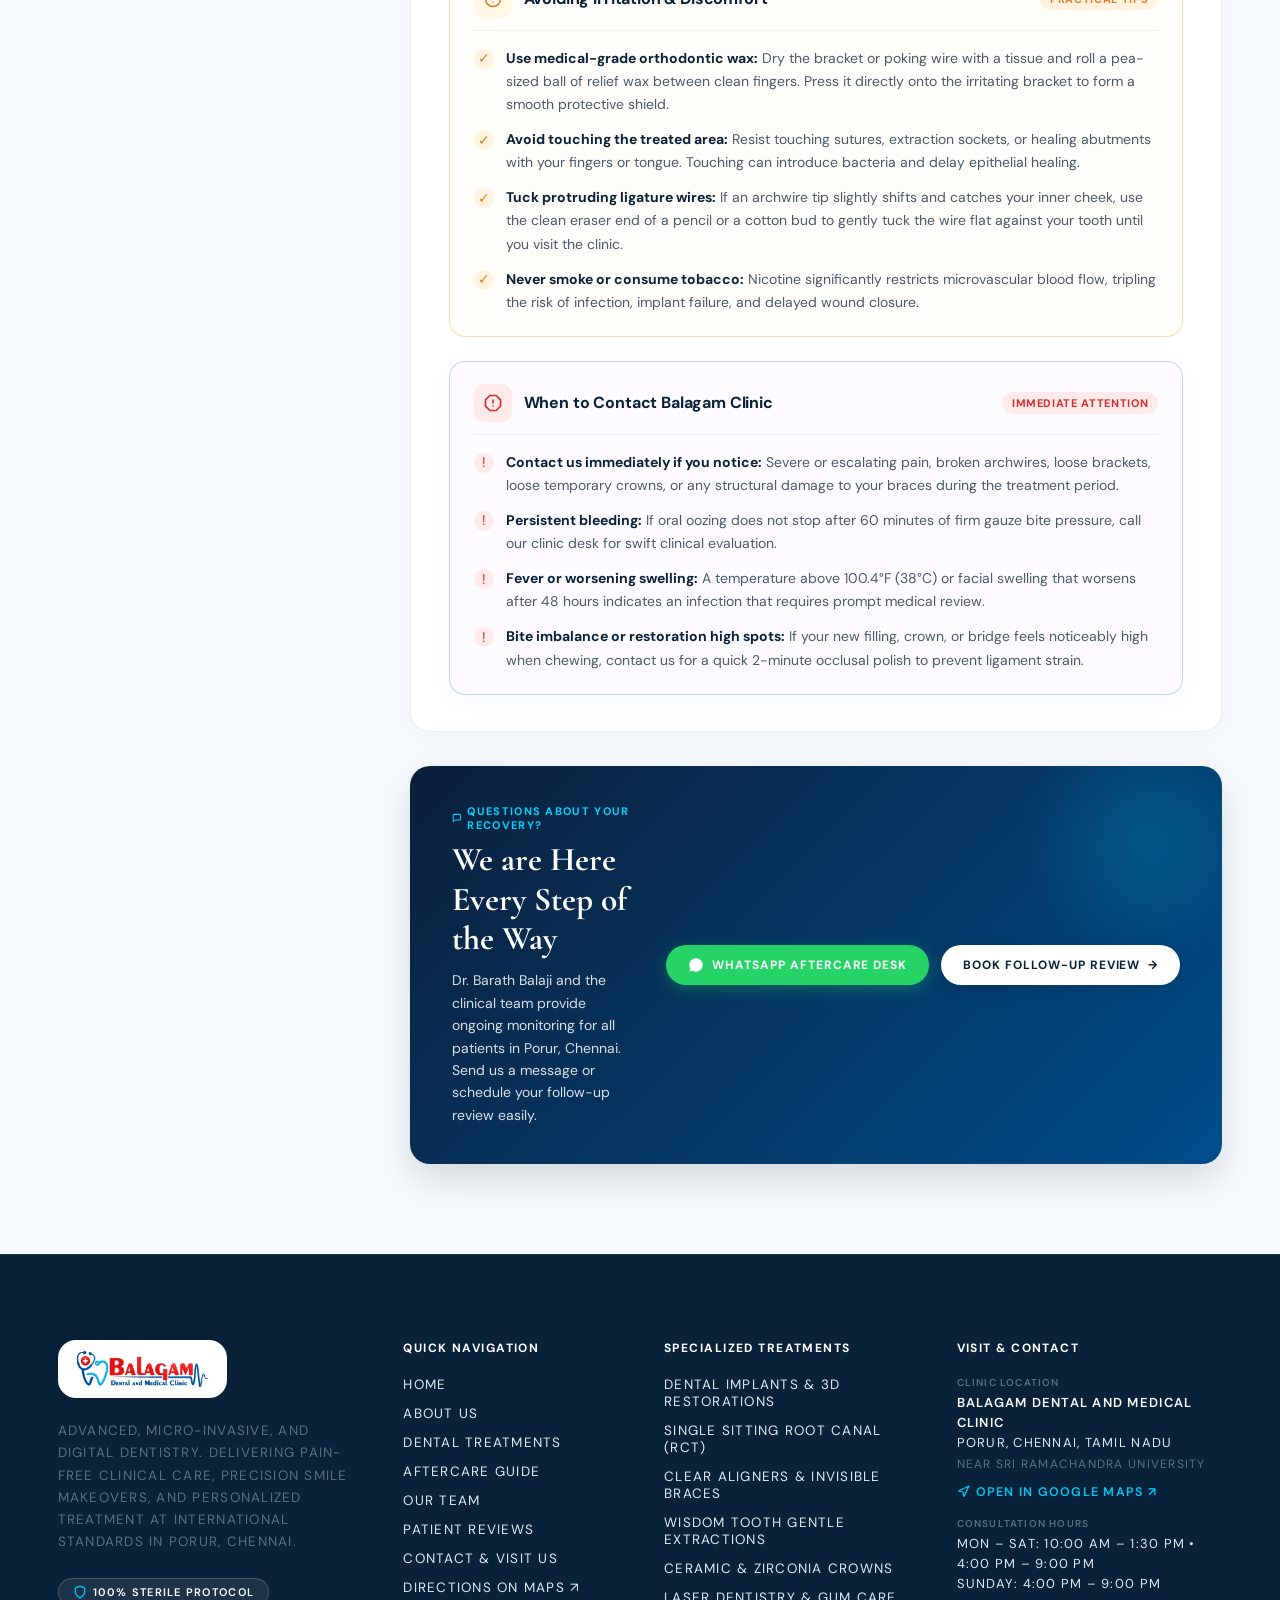
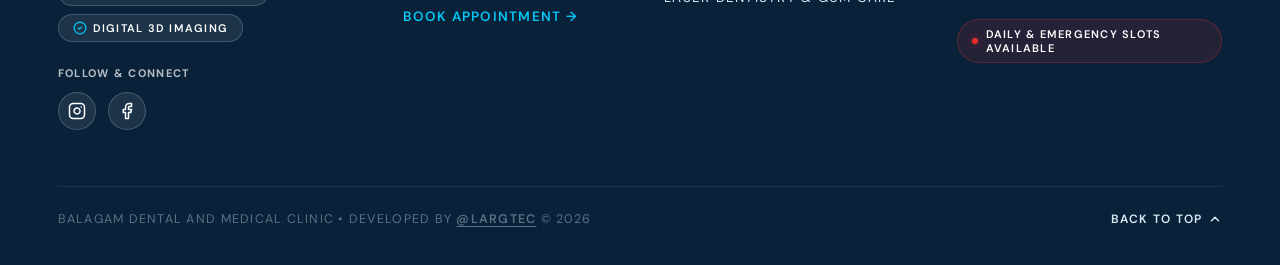
==== commit 9a134570: "refactor: reorder aftercare services list and update hero banner layout in CSS" ====
--- a/aftercare.html
+++ b/aftercare.html
@@ -673,6 +673,13 @@
                     </div>
 
                     <div class="aftercare-services-list">
+                        <a href="treatments.html#braces-aligners" class="aftercare-service-item">
+                            <span class="service-name">
+                                <span class="service-dot"></span>
+                                <span>Orthodontics (Braces)</span>
+                            </span>
+                            <span class="service-arrow">→</span>
+                        </a>
                         <a href="treatments.html#digital-dentistry" class="aftercare-service-item">
                             <span class="service-name">
                                 <span class="service-dot"></span>
@@ -694,13 +701,6 @@
                             </span>
                             <span class="service-arrow">→</span>
                         </a>
-                        <a href="treatments.html#braces-aligners" class="aftercare-service-item">
-                            <span class="service-name">
-                                <span class="service-dot"></span>
-                                <span>Orthodontics (Braces)</span>
-                            </span>
-                            <span class="service-arrow">→</span>
-                        </a>
                         <a href="treatments.html#stress-free-dentistry" class="aftercare-service-item">
                             <span class="service-name">
                                 <span class="service-dot"></span>
@@ -743,17 +743,24 @@
                             </span>
                             <span class="service-arrow">→</span>
                         </a>
-                        <a href="treatments.html#invisalign" class="aftercare-service-item">
-                            <span class="service-name">
-                                <span class="service-dot"></span>
-                                <span>Invisalign &amp; Aligners</span>
-                            </span>
-                            <span class="service-arrow">→</span>
-                        </a>
                         <a href="treatments.html#laser-dentistry" class="aftercare-service-item">
                             <span class="service-name">
                                 <span class="service-dot"></span>
                                 <span>Laser Technology</span>
+                            </span>
+                            <span class="service-arrow">→</span>
+                        </a>
+                        <a href="treatments.html#dentures" class="aftercare-service-item">
+                            <span class="service-name">
+                                <span class="service-dot"></span>
+                                <span>Complete Dentures</span>
+                            </span>
+                            <span class="service-arrow">→</span>
+                        </a>
+                        <a href="treatments.html#consulting-xray" class="aftercare-service-item">
+                            <span class="service-name">
+                                <span class="service-dot"></span>
+                                <span>Consulting &amp; 3D X-Ray</span>
                             </span>
                             <span class="service-arrow">→</span>
                         </a>
--- a/style.css
+++ b/style.css
@@ -239,593 +239,61 @@
 }
 
 /* ==========================================================================
-   HERO SECTION — CINEMATIC CLINIC DESIGN (Hero Section bg.png)
+   HERO SECTION — Full-Width Banner Slider (No Crop, No Distortion)
    ========================================================================== */
 
-/* ── Section wrapper ────────────────────────────────────────────────────── */
 .hero {
     position: relative;
     width: 100%;
-    min-height: 100vh;
-    min-height: 100svh;
-    display: flex;
-    flex-direction: column;
-    justify-content: flex-start;
-    align-items: center;
     background-color: #021a3a;
-    background-image: url('img/Hero Section bg.png');
-    background-repeat: no-repeat;
-    background-position: right center;
-    background-size: cover;
-    overflow: hidden;
-    padding-top: 140px;
-    padding-bottom: 0;
     box-sizing: border-box;
-    isolation: isolate;
-}
-
-/* Cinematic readability gradient overlay for left-hand text */
-.hero::before {
-    content: '';
-    position: absolute;
-    inset: 0;
-    background: linear-gradient(90deg, rgba(2, 26, 58, 0.85) 0%, rgba(2, 26, 58, 0.55) 50%, rgba(2, 26, 58, 0.10) 100%);
-    z-index: 1;
-    pointer-events: none;
-}
-
-/* ── Container ─────────────────────────────────────────────────────────── */
-.hero-container {
-    width: 100%;
-    max-width: 1440px;
-    flex: 1;
-    margin: 0 auto;
-    padding: 0 clamp(20px, 4.5vw, 64px);
-    display: flex;
-    align-items: flex-end;
-    justify-content: space-between;
-    gap: clamp(24px, 4vw, 56px);
-    position: relative;
-    z-index: 2;
-}
-
-/* ── Left Column: Content ──────────────────────────────────────────────── */
-.hero-content {
-    flex: 0 1 52%;
-    max-width: 640px;
-    display: flex;
-    flex-direction: column;
-    z-index: 3;
-    padding-top: 15px;
-    padding-bottom: 52px;
-    align-self: center;
-}
-
-/* ── Hero Text Slider (Synchronized with Image Slider) ── */
-.hero-text-slider {
+    padding-top: 90px;
+}
+
+.hero-banner-layer {
     position: relative;
     width: 100%;
     display: grid;
     grid-template-columns: 1fr;
     grid-template-rows: 1fr;
-    align-items: start;
-}
-
-.hero-text-slide {
+}
+
+.hero-banner {
     grid-column: 1 / -1;
     grid-row: 1 / -1;
     width: 100%;
-    opacity: 0;
-    visibility: hidden;
-    transform: translateY(14px);
-    transition: opacity 0.8s cubic-bezier(0.4, 0, 0.2, 1), transform 0.8s cubic-bezier(0.4, 0, 0.2, 1), visibility 0.8s;
-    pointer-events: none;
-    will-change: opacity, transform;
-}
-
-.hero-text-slide.is-active {
-    opacity: 1;
-    visibility: visible;
-    transform: translateY(0);
-    pointer-events: auto;
-    z-index: 2;
-}
-
-.hero-text-slide:not(:first-child) .hero-eyebrow,
-.hero-text-slide:not(:first-child) .hero-title,
-.hero-text-slide:not(:first-child) .hero-desc {
-    opacity: 1;
-    animation: none;
-}
-
-@media (prefers-reduced-motion: reduce) {
-    .hero-text-slide {
-        transition: opacity 0.4s ease, visibility 0.4s ease;
-        transform: none !important;
-    }
-}
-
-/* Eyebrow: — ADVANCED DENTAL & IMPLANT CENTRE */
-.hero-eyebrow {
-    display: inline-flex;
-    align-items: center;
-    gap: 12px;
-    margin-top: 10px;
-    margin-bottom: 22px;
-    opacity: 0;
-    animation: heroFadeUp 0.6s 0.15s cubic-bezier(0.22, 1, 0.36, 1) forwards;
-}
-
-.hero-eyebrow-line {
-    width: 32px;
-    height: 2px;
-    background: #00C7F4;
-    border-radius: 2px;
-    flex-shrink: 0;
-    box-shadow: 0 0 8px rgba(0, 199, 244, 0.6);
-}
-
-.hero-eyebrow-text {
-    font-family: var(--font-family);
-    font-size: 11.5px;
-    font-weight: 700;
-    letter-spacing: 0.16em;
-    text-transform: uppercase;
-    color: #00C7F4;
-    line-height: 1;
-}
-
-/* Main Display Title: A Healthier / Brighter Smile / Begins Here. */
-.hero-title {
-    font-family: var(--font-serif);
-    font-size: clamp(2.6rem, 4.6vw, 4.2rem);
-    font-weight: 700;
-    line-height: 1.08;
-    color: #ffffff;
-    letter-spacing: -0.015em;
-    margin-bottom: 20px;
-    opacity: 0;
-    animation: heroFadeUp 0.65s 0.28s cubic-bezier(0.22, 1, 0.36, 1) forwards;
-}
-
-.hero-title-line {
-    display: block;
-    color: #ffffff;
-    text-shadow: 0 2px 12px rgba(0, 0, 0, 0.35);
-}
-
-.hero-title-accent {
-    display: block;
-    font-family: var(--font-serif);
-    font-style: italic;
-    font-weight: 700;
-    --ink: #F47071;
-    --ink-2: #8B1A1C;
-    --ink-3: #F47071;
-    background: linear-gradient(
-        90deg,
-        var(--ink) 0%,
-        var(--ink-2) 25%,
-        var(--ink-3) 50%,
-        var(--ink-2) 75%,
-        var(--ink) 100%
-    );
-    background-size: 300% 100%;
-    -webkit-background-clip: text;
-    background-clip: text;
-    -webkit-text-fill-color: transparent;
-    animation: borealis 7s ease-in-out infinite;
-    filter: drop-shadow(0 2px 10px rgba(139, 26, 28, 0.35));
-}
-
-@keyframes borealis {
-    0%, 100% { background-position: 0% 50%; }
-    50%      { background-position: 100% 50%; }
-}
-
-@media (prefers-reduced-motion: reduce) {
-    .hero-title-accent {
-        animation: none;
-        background-size: 100% 100%;
-    }
-}
-
-.hero-title-dot {
-    display: inline-block;
-    width: 8px;
-    height: 8px;
-    background: #EF2B2D;
-    border-radius: 50%;
-    margin-left: 4px;
-    vertical-align: super;
-    box-shadow: 0 0 10px rgba(239, 43, 45, 0.6);
-}
-
-/* Subtitle description */
-.hero-desc {
-    font-family: var(--font-family);
-    font-size: 14.5px;
-    line-height: 1.68;
-    color: #cce2f7;
-    max-width: 485px;
-    margin-bottom: 34px;
-    font-weight: 400;
-    opacity: 0;
-    animation: heroFadeUp 0.65s 0.40s cubic-bezier(0.22, 1, 0.36, 1) forwards;
-}
-
-/* ── 3 Feature items in a row ─────────────────────────────────────────── */
-.hero-features {
-    display: flex;
-    align-items: center;
-    gap: clamp(16px, 2.4vw, 28px);
-    margin-bottom: 38px;
-    flex-wrap: wrap;
-    opacity: 0;
-    animation: heroFadeUp 0.65s 0.52s cubic-bezier(0.22, 1, 0.36, 1) forwards;
-}
-
-.hero-feature-item {
-    display: flex;
-    align-items: center;
-    gap: 12px;
-    transition: transform 0.25s ease;
-}
-
-.hero-feature-item:hover {
-    transform: translateY(-2px);
-}
-
-.hero-feature-icon {
-    width: 46px;
-    height: 46px;
-    border-radius: 13px;
-    background: rgba(255, 255, 255, 0.08);
-    border: 1px solid rgba(239, 43, 45, 0.28);
-    backdrop-filter: blur(8px);
-    -webkit-backdrop-filter: blur(8px);
-    display: flex;
-    align-items: center;
-    justify-content: center;
-    color: #EF2B2D;
-    flex-shrink: 0;
-    box-shadow: 0 4px 16px rgba(0, 0, 0, 0.20);
-    transition: all 0.25s ease;
-}
-
-.hero-feature-item:hover .hero-feature-icon {
-    background: rgba(239, 43, 45, 0.22);
-    border-color: #EF2B2D;
-    box-shadow: 0 6px 20px rgba(239, 43, 45, 0.35);
-    color: #ffffff;
-}
-
-.hero-feature-text {
-    display: flex;
-    flex-direction: column;
-    gap: 2px;
-}
-
-.hero-feature-title {
-    font-family: var(--font-family);
-    font-size: 12px;
-    font-weight: 700;
-    color: #ffffff;
-    line-height: 1.25;
-}
-
-.hero-feature-desc {
-    font-family: var(--font-family);
-    font-size: 11px;
-    font-weight: 500;
-    color: #a4caec;
-    line-height: 1.25;
-}
-
-/* ── Action buttons row ────────────────────────────────────────────────── */
-.hero-actions {
-    display: flex;
-    align-items: center;
-    gap: 16px;
-    flex-wrap: wrap;
-    opacity: 0;
-    animation: heroFadeUp 0.65s 0.64s cubic-bezier(0.22, 1, 0.36, 1) forwards;
-}
-
-.hero-btn-dark {
-    display: inline-flex;
-    align-items: center;
-    gap: 12px;
-    background: #EF2B2D;
-    color: #ffffff;
-    padding: 16px 32px;
-    border-radius: 9999px;
-    font-family: var(--font-family);
-    font-size: 13px;
-    font-weight: 700;
-    letter-spacing: 0.05em;
-    text-transform: uppercase;
-    text-decoration: none;
-    box-shadow: 0 8px 24px rgba(239, 43, 45, 0.35);
-    transition: all 0.25s cubic-bezier(0.2, 0.8, 0.2, 1);
-}
-
-.hero-btn-dark:hover {
-    background: linear-gradient(135deg, #0067B6 0%, #009ce4 100%);
-    box-shadow: 0 10px 28px rgba(0, 103, 182, 0.40);
-    transform: translateY(-2px);
-    color: #ffffff;
-}
-
-.hero-btn-dark .hero-btn-icon {
-    transition: transform 0.25s ease;
-}
-
-.hero-btn-dark:hover .hero-btn-icon {
-    transform: translateX(4px);
-}
-
-.hero-btn-light {
-    display: inline-flex;
-    align-items: center;
-    gap: 10px;
-    background: rgba(255, 255, 255, 0.12);
-    color: #ffffff;
-    padding: 15px 30px;
-    border-radius: 9999px;
-    border: 1.5px solid rgba(255, 255, 255, 0.35);
-    backdrop-filter: blur(8px);
-    -webkit-backdrop-filter: blur(8px);
-    font-family: var(--font-family);
-    font-size: 13px;
-    font-weight: 700;
-    letter-spacing: 0.05em;
-    text-transform: uppercase;
-    text-decoration: none;
-    box-shadow: 0 4px 16px rgba(0, 0, 0, 0.15);
-    transition: all 0.25s cubic-bezier(0.2, 0.8, 0.2, 1);
-}
-
-.hero-btn-light:hover {
-    border-color: #EF2B2D;
-    color: #EF2B2D;
-    background: rgba(239, 43, 45, 0.10);
-    box-shadow: 0 8px 22px rgba(239, 43, 45, 0.20);
-    transform: translateY(-2px);
-}
-
-.hero-btn-light .hero-btn-icon {
-    transition: transform 0.25s ease;
-}
-
-.hero-btn-light:hover .hero-btn-icon {
-    transform: translateY(3px);
-}
-
-/* ── Right Column: Visual Composite & Badges ───────────────────────────── */
-.hero-visual-wrap {
-    flex: 0 1 48%;
-    max-width: 660px;
-    position: relative;
-    display: flex;
-    align-items: flex-end;
-    justify-content: center;
-    align-self: flex-end;
-    z-index: 2;
-    opacity: 0;
-    animation: heroImageReveal 0.85s 0.35s cubic-bezier(0.22, 1, 0.36, 1) forwards;
-}
-
-.hero-image-box {
-    position: relative;
-    width: 100%;
-    z-index: 2;
-    display: grid;
-    grid-template-columns: 1fr;
-    grid-template-rows: 1fr;
-    align-items: flex-end;
-    justify-items: center;
-}
-
-.hero-composite-img {
-    grid-column: 1 / -1;
-    grid-row: 1 / -1;
-    width: 100%;
-    max-height: min(74vh, 580px);
     height: auto;
     display: block;
-    object-fit: cover;
-    object-position: bottom center;
-    filter: drop-shadow(0 24px 48px rgba(0, 103, 182, 0.09));
-    pointer-events: none;
-    user-select: none;
     opacity: 0;
-    transform-origin: bottom center;
-    transform: scale(1.03);
-    transition: opacity 0.8s cubic-bezier(0.4, 0, 0.2, 1), transform 0.8s cubic-bezier(0.4, 0, 0.2, 1);
-    will-change: opacity, transform;
-}
-
-.hero-composite-img.is-active {
+    transition: opacity 1s cubic-bezier(0.4, 0, 0.2, 1);
+    will-change: opacity;
+}
+
+.hero-banner.is-active {
     opacity: 1;
-    transform: scale(1);
-    z-index: 2;
-}
-
-/* Calibrated image scale & framing to match herosection-1 reference */
-.hero-composite-img.hero-slide-aligner,
-.hero-composite-img.hero-slide:nth-child(2),
-.hero-composite-img.hero-slide-clinic,
-.hero-composite-img.hero-slide:nth-child(3) {
-    transform-origin: bottom center;
-}
-
-@keyframes heroFloatSubtle {
-    0%, 100% { transform: translateY(5px); }
-    50%      { transform: translateY(0); }
-}
-
-/* Foreground blurred lush leaf accent */
-.hero-foreground-leaf {
-    position: absolute;
-    bottom: -10px;
-    left: -40px;
-    z-index: 4;
-    width: clamp(120px, 14vw, 175px);
-    height: auto;
-    pointer-events: none;
-    filter: blur(1.8px);
-    opacity: 0.94;
-    transform: rotate(6deg);
-    transition: transform 0.4s ease;
-}
-
-/* ── Keyframe Animations ───────────────────────────────────────────────── */
-@keyframes heroFadeUp {
-    from {
-        opacity: 0;
-        transform: translateY(22px);
-    }
-    to {
-        opacity: 1;
-        transform: translateY(0);
-    }
-}
-
-@keyframes heroImageReveal {
-    from {
-        opacity: 0;
-        transform: translateX(25px);
-    }
-    to {
-        opacity: 1;
-        transform: translateX(0);
-    }
-}
-
-/* ── Responsive Behavior ───────────────────────────────────────────────── */
-@media (max-width: 1024px) {
+}
+
+@media (prefers-reduced-motion: reduce) {
+    .hero-banner {
+        transition: opacity 0.5s ease;
+    }
+}
+
+@media (max-width: 1080px) {
     .hero {
-        min-height: auto;
-        padding-top: 130px;
-        padding-bottom: 0;
-        background-position: center;
-        overflow: visible;
-    }
-    .hero::before {
-        bottom: 0;
-    }
-    .hero-container {
-        flex-direction: column;
-        align-items: center;
-        text-align: center;
-    }
-    .hero-content {
-        flex: 1 1 100%;
-        max-width: 600px;
-        align-items: center;
-        align-self: auto;
-    }
-    .hero-eyebrow {
-        justify-content: center;
-    }
-    .hero-desc {
-        max-width: 100%;
-    }
-    .hero-features {
-        justify-content: center;
-    }
-    .hero-actions {
-        justify-content: center;
-    }
-    .hero-visual-wrap {
-        flex: 1 1 100%;
-        max-width: 580px;
-        margin-top: 30px;
-        align-items: center;
-    }
-    .hero-image-box {
-        align-items: center;
-    }
-    .hero-composite-img {
-        max-height: none;
-        object-fit: cover;
-        animation: none;
-    }
-    .hero-foreground-leaf {
-        left: -10px;
-        bottom: -10px;
-        width: 130px;
+        padding-top: 72px;
     }
 }
 
 @media (max-width: 640px) {
     .hero {
-        padding-top: 100px;
-        padding-bottom: 0;
-        overflow: visible;
-    }
-    .hero::before {
-        bottom: 0;
-    }
-    .hero-title {
-        font-size: clamp(2.2rem, 8.5vw, 3rem);
-        line-height: 1.14;
-        letter-spacing: -0.01em;
-        margin-bottom: 16px;
-    }
-    .hero-title-line {
-        text-shadow: 0 2px 14px rgba(0, 0, 0, 0.4);
-    }
-    .hero-title-accent {
-        filter: drop-shadow(0 2px 12px rgba(139, 26, 28, 0.4));
-    }
-    .hero-eyebrow-text {
-        font-size: 11px;
-        letter-spacing: 0.14em;
-    }
-    .hero-eyebrow-line {
-        width: 28px;
-    }
-    .hero-desc {
-        font-size: 15px;
-        line-height: 1.72;
-        margin-bottom: 28px;
-    }
-    .hero-visual-wrap {
-        margin-top: 24px;
-    }
-    .hero-composite-img {
-        max-height: none;
-        object-fit: cover;
-        animation: none;
-        transform-origin: bottom center;
-    }
-    .hero-features {
-        flex-direction: column;
-        align-items: center;
-        gap: 14px;
-    }
-    .hero-feature-item {
-        width: 100%;
-        max-width: 260px;
-        justify-content: flex-start;
-    }
-    .hero-actions {
-        flex-direction: column;
-        width: 100%;
-    }
-    .hero-btn-dark,
-    .hero-btn-light {
-        width: 100%;
-        justify-content: center;
-        padding: 14px 24px;
-        font-size: 12.5px;
-    }
-    .hero-foreground-leaf {
-        width: 100px;
-        left: -15px;
-        bottom: -5px;
+        padding-top: 66px;
+    }
+}
+
+@media (max-width: 380px) {
+    .hero {
+        padding-top: 60px;
     }
 }
 
@@ -1233,6 +701,9 @@
     overflow: hidden;
     text-overflow: ellipsis;
     transition: color 0.18s ease;
+
+
+    
 }
 
 .treatment-dropdown-item .item-desc {
